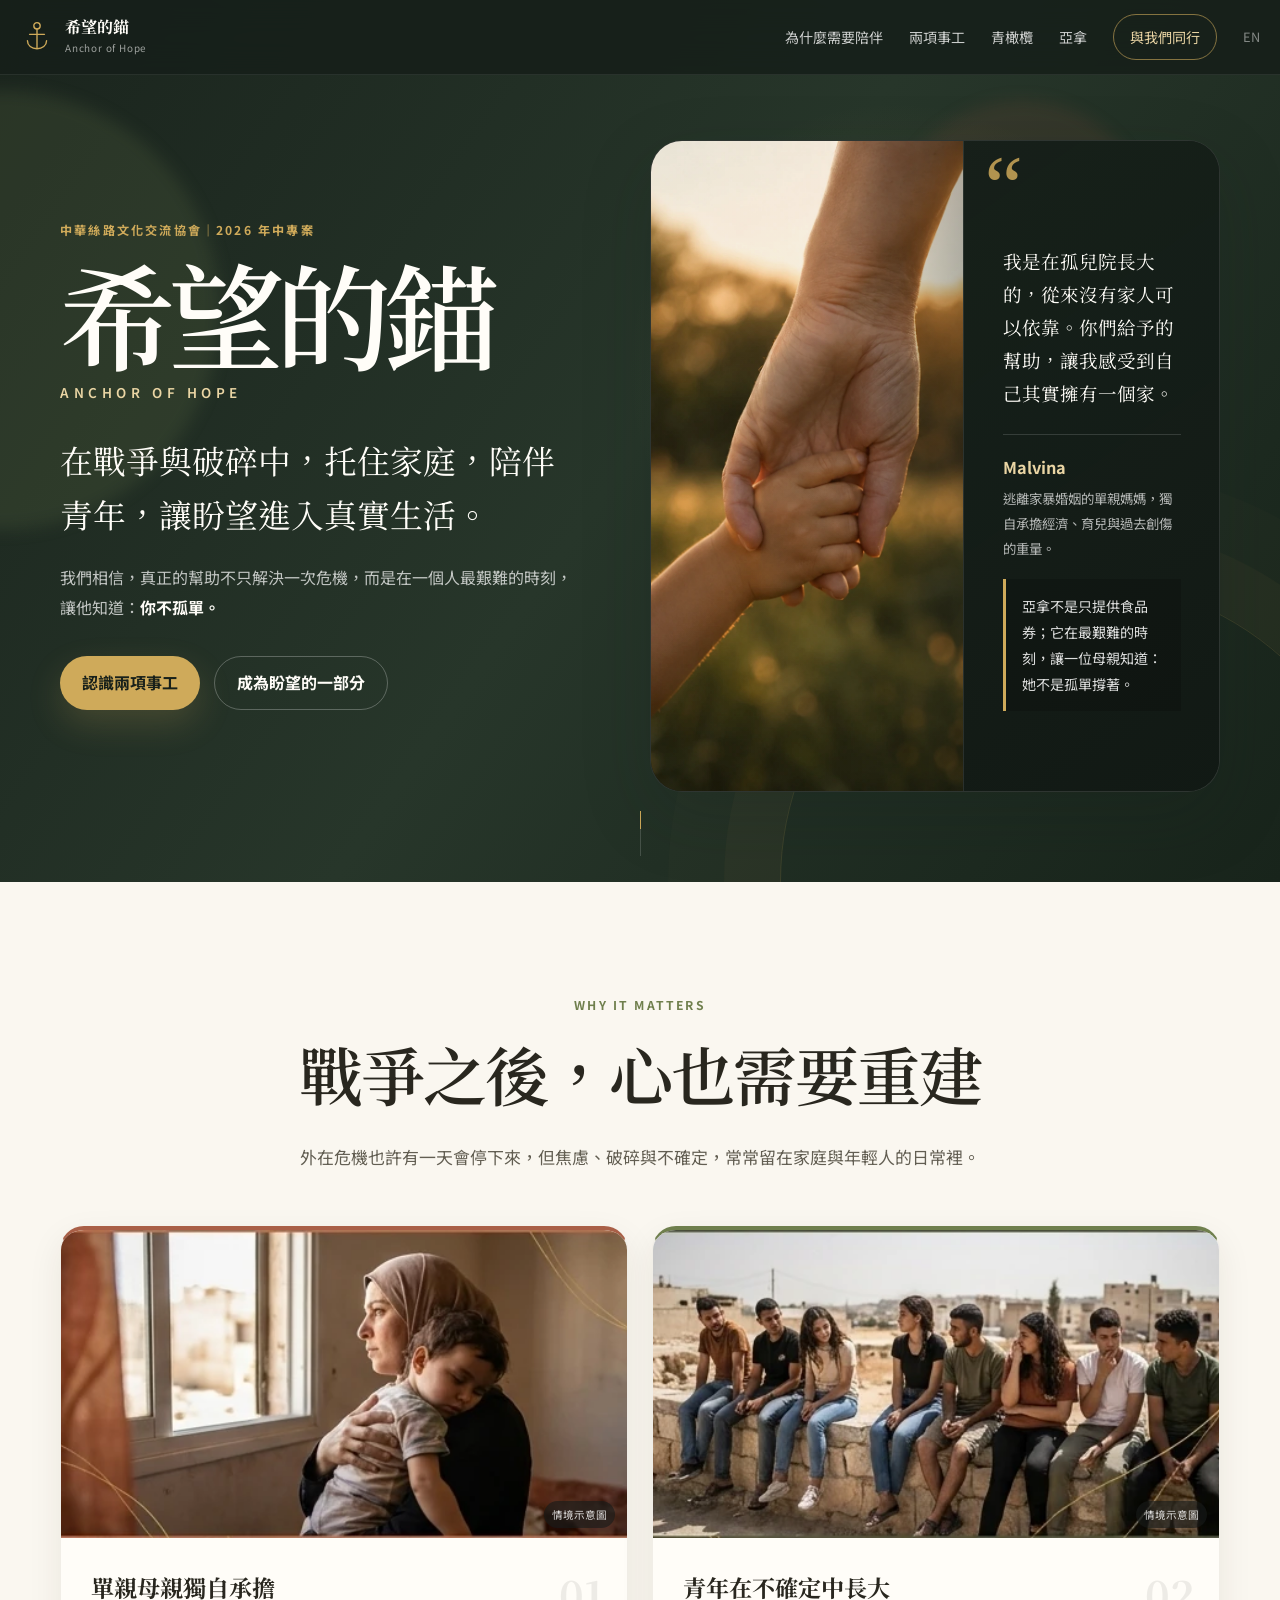
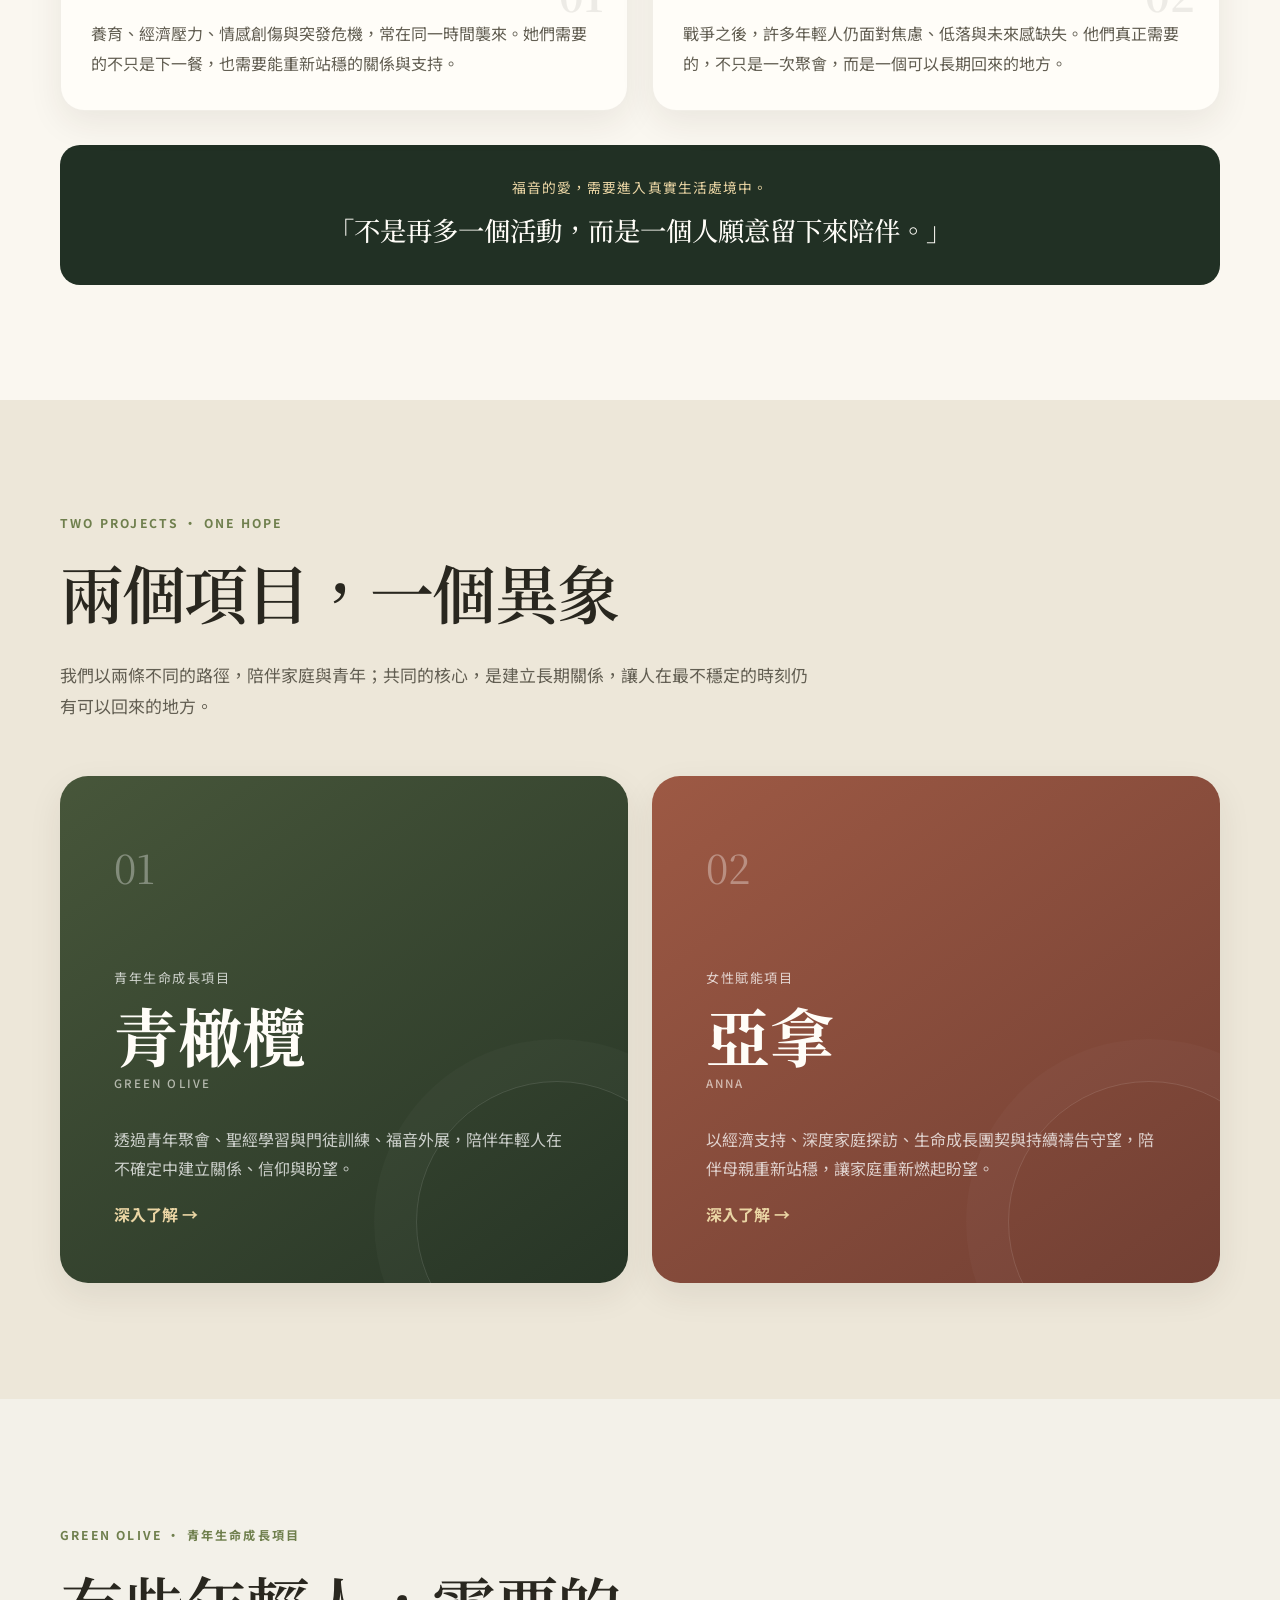
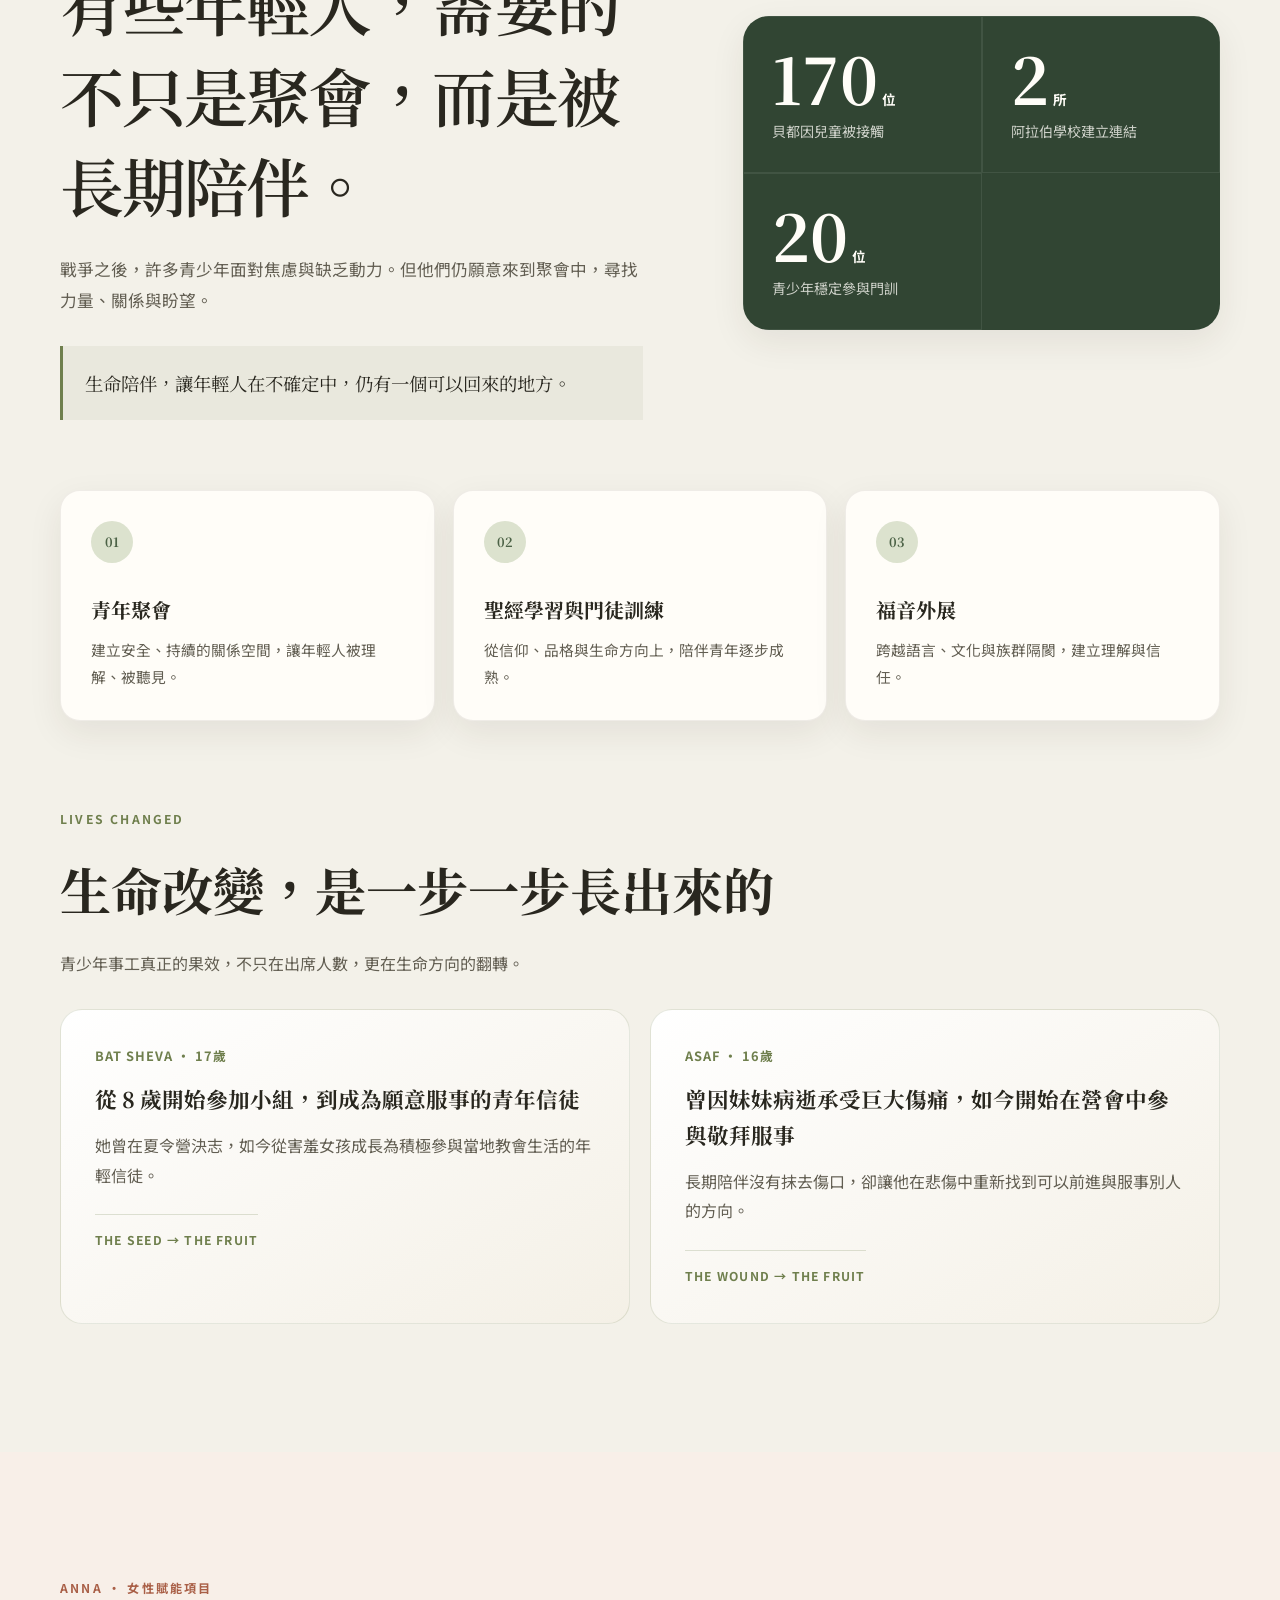
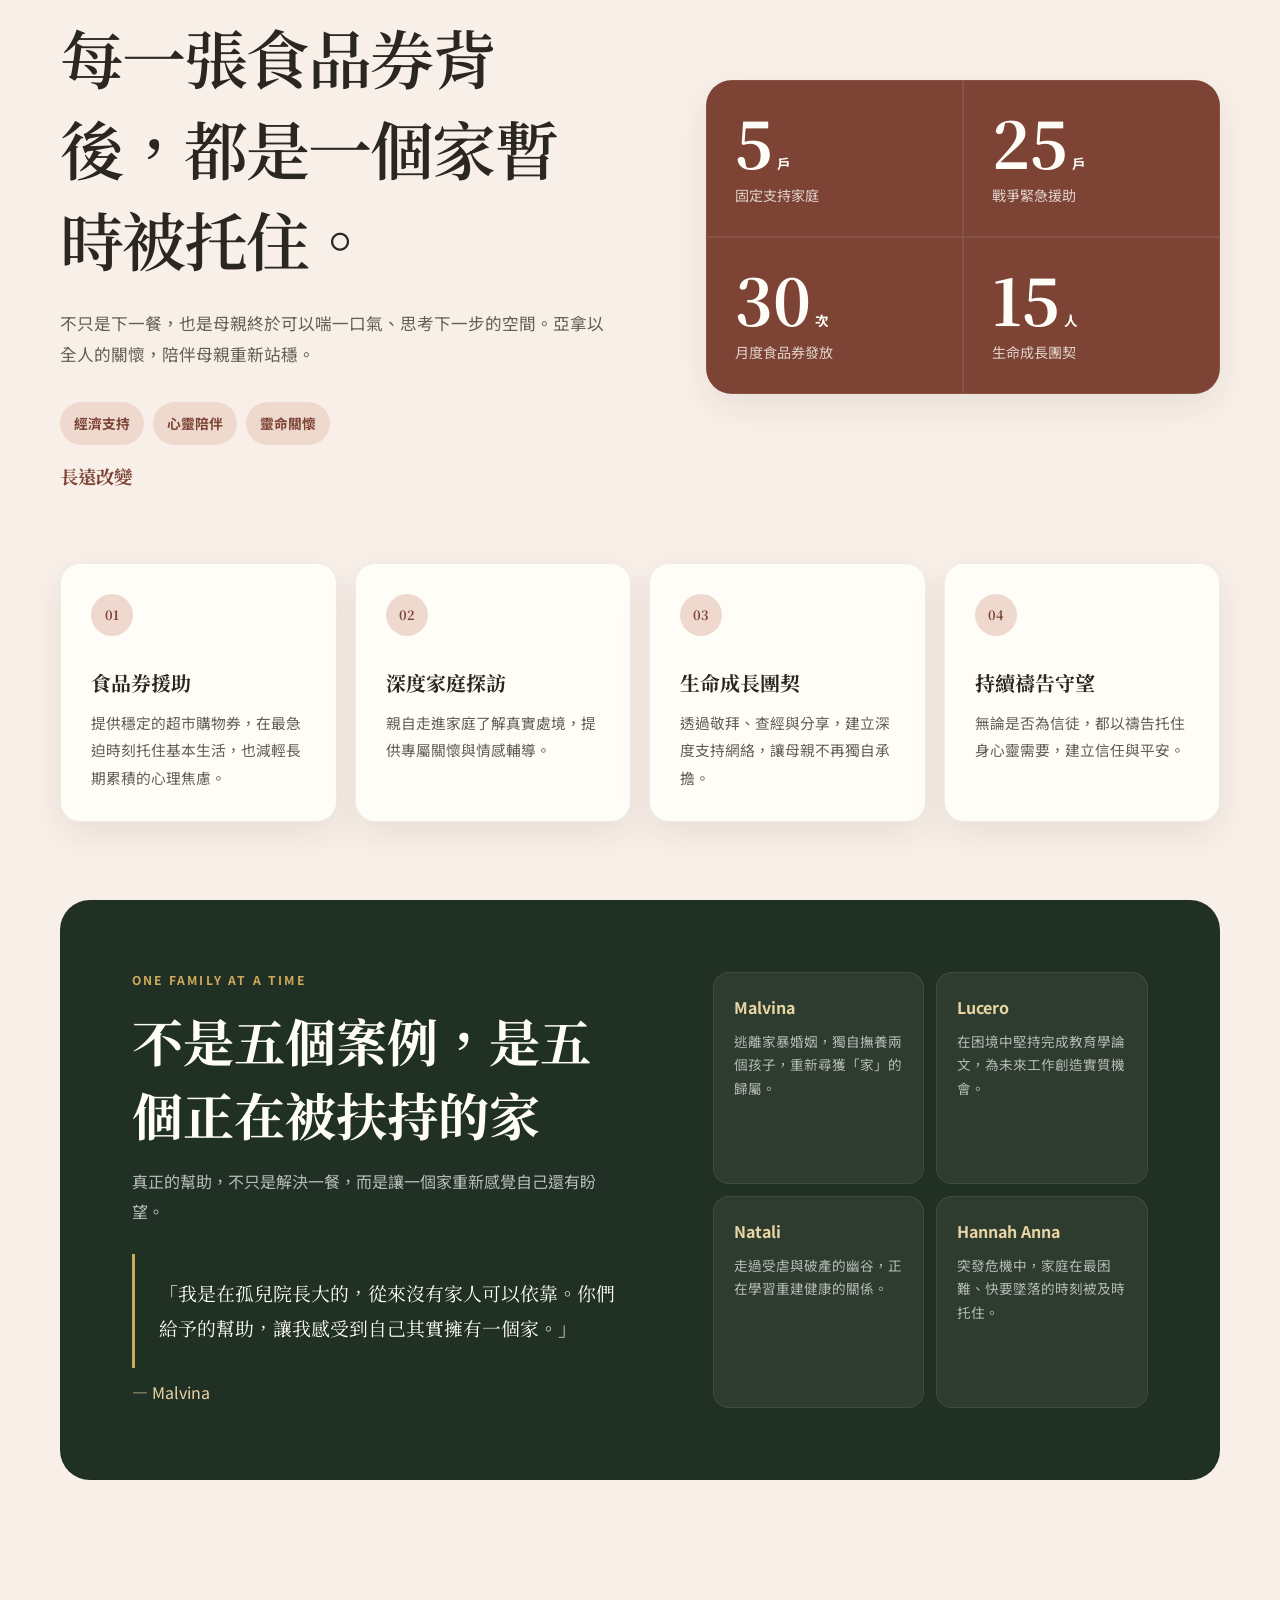
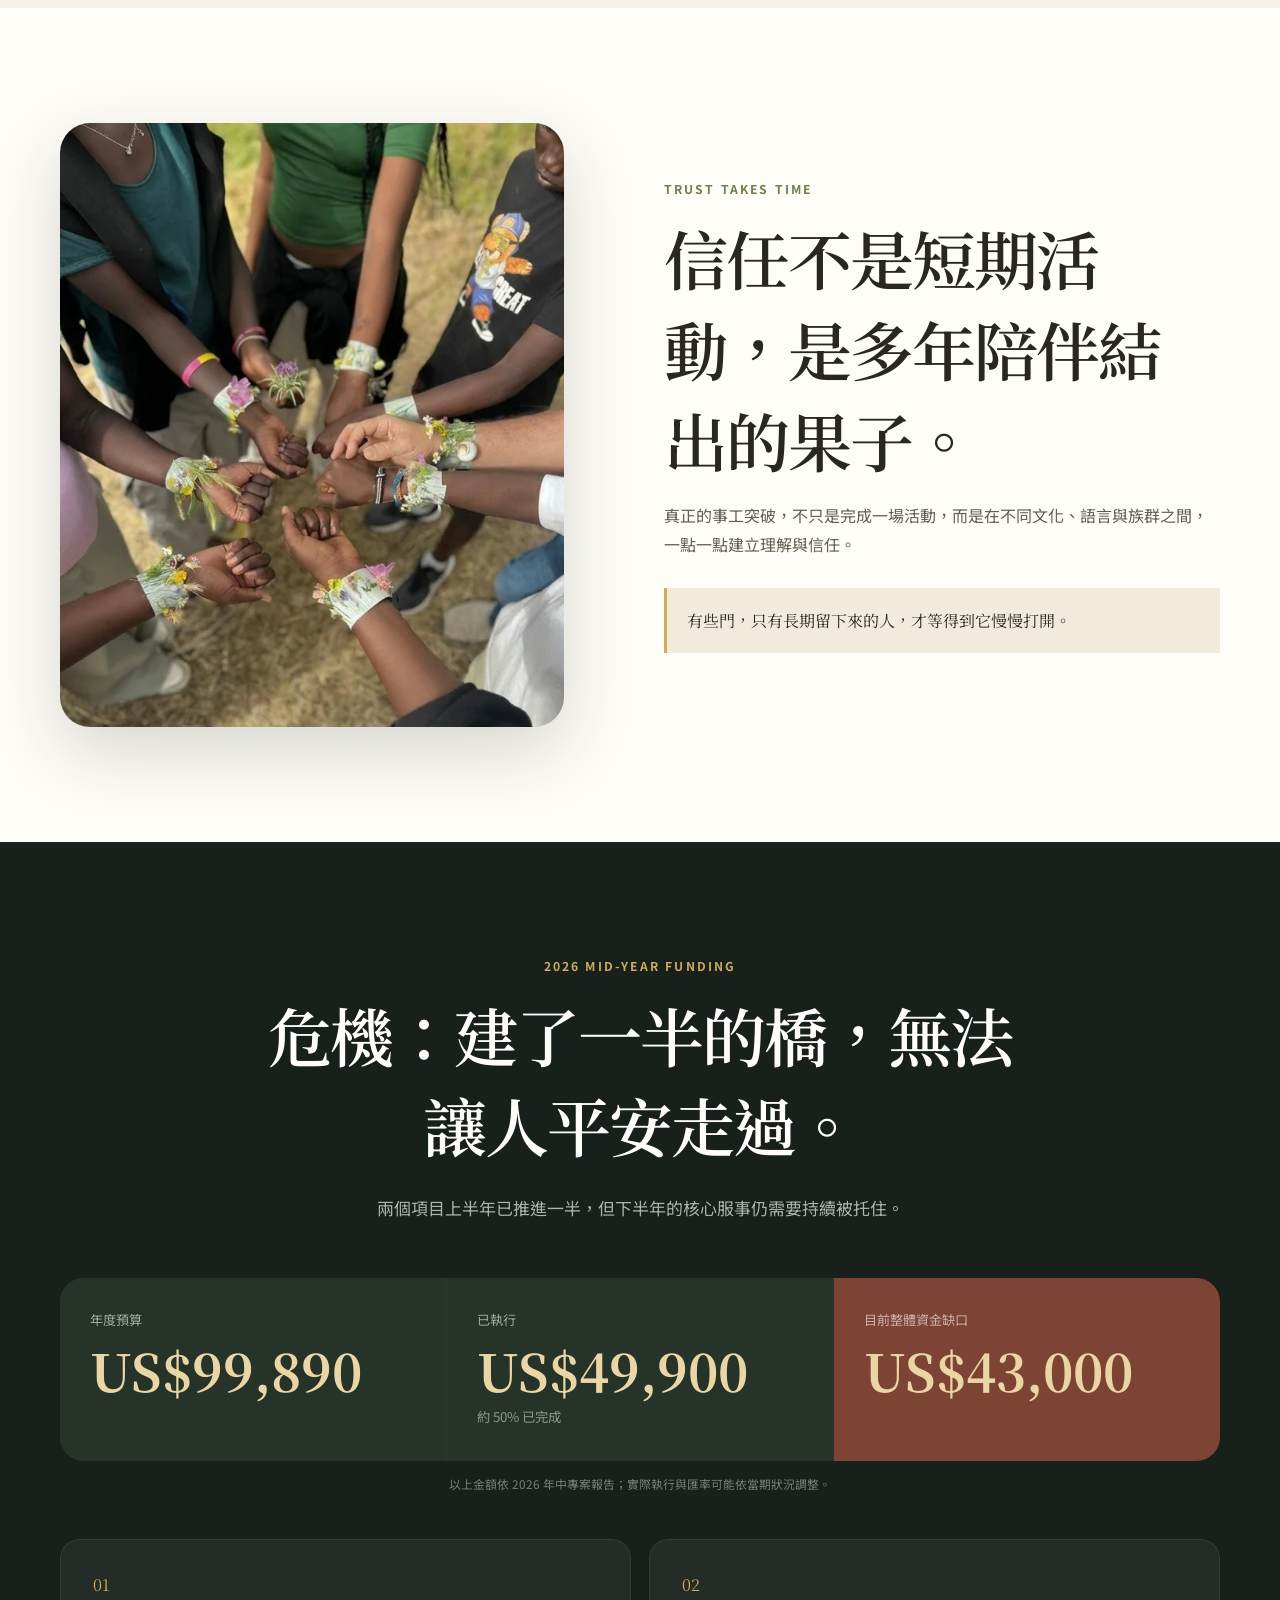
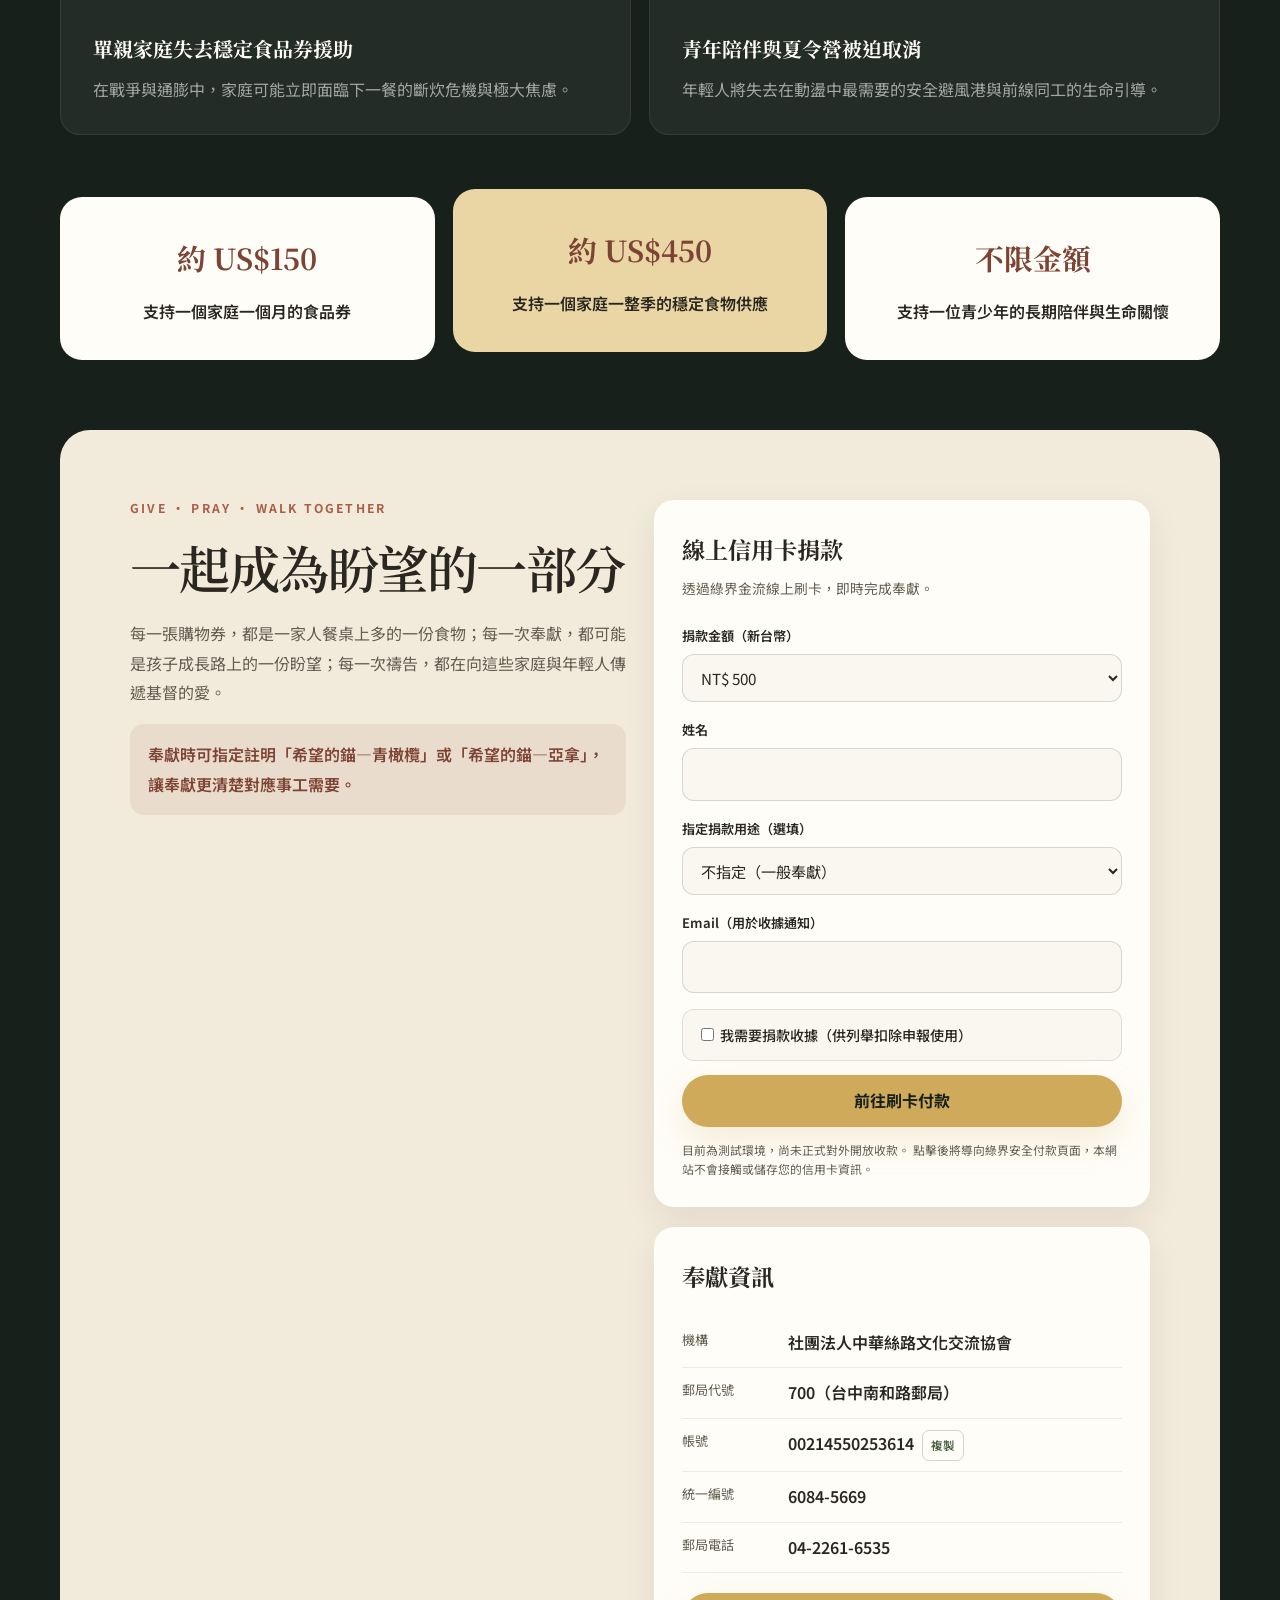
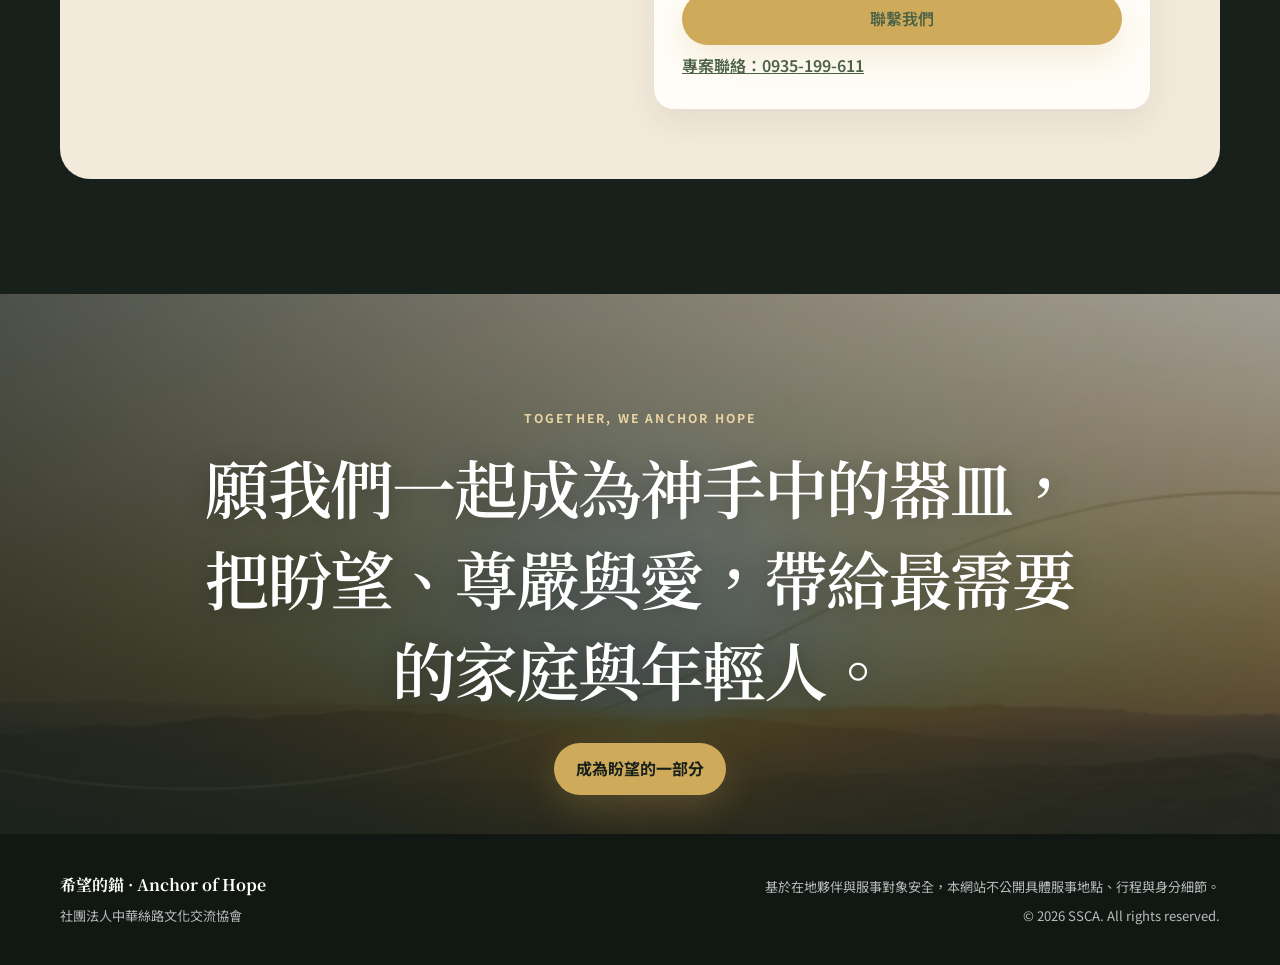
==== index.html @ 1921ca62 "Update index.html" ====
<!doctype html>
<html lang="zh-Hant">
<head>
  <meta charset="utf-8" />
  <meta name="viewport" content="width=device-width, initial-scale=1" />
  <meta name="theme-color" content="#213024" />
  <!-- Hope Anchor V2: hero image visibility fix -->
<title>希望的錨 Anchor of Hope｜中華絲路文化交流協會</title>
  <meta name="description" content="希望的錨透過青橄欖與亞拿兩項核心計畫，長期陪伴戰爭陰影下的青年與單親家庭，讓盼望進入真實生活。" />
  <meta property="og:title" content="希望的錨 Anchor of Hope" />
  <meta property="og:description" content="不是再多一個活動，而是一個人願意留下來陪伴。" />
  <meta property="og:type" content="website" />
  <link rel="preconnect" href="https://fonts.googleapis.com" />
  <link rel="preconnect" href="https://fonts.gstatic.com" crossorigin />
  <link href="https://fonts.googleapis.com/css2?family=Noto+Sans+TC:wght@400;500;600;700&family=Noto+Serif+TC:wght@500;600;700&display=swap" rel="stylesheet" />
  <link rel="stylesheet" href="style.css" />
</head>
<body>
  <a class="skip-link" href="#main">跳到主要內容</a>

  <nav class="site-nav" aria-label="主要導覽">
    <div class="nav-inner">
      <a class="brand" href="#top" aria-label="回到頁首">
        <span class="brand-mark" aria-hidden="true">
          <svg viewBox="0 0 64 64" fill="none">
            <circle cx="32" cy="11" r="6" stroke="currentColor" stroke-width="2.6"/>
            <path d="M32 17v35M18 27h28" stroke="currentColor" stroke-width="2.6" stroke-linecap="round"/>
            <path d="M14 39c0 9 8 15 18 15s18-6 18-15" stroke="currentColor" stroke-width="2.6" stroke-linecap="round"/>
          </svg>
        </span>
        <span>
          <strong>希望的錨</strong>
          <small>Anchor of Hope</small>
        </span>
      </a>

      <button class="menu-toggle" aria-expanded="false" aria-controls="nav-links" aria-label="開啟導覽選單">
        <span></span><span></span><span></span>
      </button>

      <div class="nav-links" id="nav-links">
        <a href="#why">為什麼需要陪伴</a>
        <a href="#projects">兩項事工</a>
        <a href="#olive">青橄欖</a>
        <a href="#anna">亞拿</a>
        <a class="nav-cta" href="#support">與我們同行</a>
        <a href="/en/" style="opacity:.6; font-size:.8rem;">EN</a>
      </div>
    </div>
  </nav>

  <header class="hero" id="top">
    <div class="hero-glow hero-glow-one"></div>
    <div class="hero-glow hero-glow-two"></div>
    <div class="container hero-grid">
      <div class="hero-copy reveal">
        <p class="kicker">中華絲路文化交流協會｜2026 年中專案</p>
        <h1>希望的錨</h1>
        <p class="hero-en">ANCHOR OF HOPE</p>
        <p class="hero-lede">在戰爭與破碎中，托住家庭，陪伴青年，讓盼望進入真實生活。</p>
        <p class="hero-body">我們相信，真正的幫助不只解決一次危機，而是在一個人最艱難的時刻，讓他知道：<strong>你不孤單。</strong></p>
        <div class="hero-actions">
          <a class="btn btn-primary" href="#projects">認識兩項事工</a>
          <a class="btn btn-secondary" href="#support">成為盼望的一部分</a>
        </div>
      </div>

      <div class="hero-visual reveal delay-1">
        <img
          class="hero-hands-image"
           src="hero-hands.webp?v=20260715-2"
          alt="大人牽著孩子的手，象徵陪伴、保護與盼望"
          fetchpriority="high"
        />
        <aside class="hero-quote-card" aria-label="受助者故事摘錄">
          <span class="quote-mark">“</span>
          <blockquote>
            我是在孤兒院長大的，從來沒有家人可以依靠。你們給予的幫助，讓我感受到自己其實擁有一個家。
          </blockquote>
          <div class="quote-person">
            <strong>Malvina</strong>
            <span>逃離家暴婚姻的單親媽媽，獨自承擔經濟、育兒與過去創傷的重量。</span>
          </div>
          <p class="quote-note">亞拿不是只提供食品券；它在最艱難的時刻，讓一位母親知道：她不是孤單撐著。</p>
        </aside>
      </div>
    </div>
    <div class="scroll-cue" aria-hidden="true"><span></span></div>
  </header>

  <main id="main">
    <section class="section context-section" id="why">
      <div class="container">
        <div class="section-heading centered reveal">
          <p class="eyebrow">WHY IT MATTERS</p>
          <h2>戰爭之後，心也需要重建</h2>
          <p>外在危機也許有一天會停下來，但焦慮、破碎與不確定，常常留在家庭與年輕人的日常裡。</p>
        </div>

        <div class="context-grid">
          <article class="context-card anna-tone reveal">
            <div class="context-image-wrap">
              <img src="context-mother-child.webp" alt="母親抱著孩子的情境示意圖" loading="lazy" />
              <span class="image-label">情境示意圖</span>
            </div>
            <div class="context-content">
              <span class="context-icon" aria-hidden="true">01</span>
              <h3>單親母親獨自承擔</h3>
              <p>養育、經濟壓力、情感創傷與突發危機，常在同一時間襲來。她們需要的不只是下一餐，也需要能重新站穩的關係與支持。</p>
            </div>
          </article>

          <article class="context-card olive-tone reveal delay-1">
            <div class="context-image-wrap">
              <img src="context-youth.webp" alt="青年聚集談話的情境示意圖" loading="lazy" />
              <span class="image-label">情境示意圖</span>
            </div>
            <div class="context-content">
              <span class="context-icon" aria-hidden="true">02</span>
              <h3>青年在不確定中長大</h3>
              <p>戰爭之後，許多年輕人仍面對焦慮、低落與未來感缺失。他們真正需要的，不只是一次聚會，而是一個可以長期回來的地方。</p>
            </div>
          </article>
        </div>

        <div class="belief-strip reveal">
          <p>福音的愛，需要進入真實生活處境中。</p>
          <strong>「不是再多一個活動，而是一個人願意留下來陪伴。」</strong>
        </div>
      </div>
    </section>

    <section class="section projects-overview" id="projects">
      <div class="container">
        <div class="section-heading reveal">
          <p class="eyebrow">TWO PROJECTS · ONE HOPE</p>
          <h2>兩個項目，一個異象</h2>
          <p>我們以兩條不同的路徑，陪伴家庭與青年；共同的核心，是建立長期關係，讓人在最不穩定的時刻仍有可以回來的地方。</p>
        </div>

        <div class="project-pair">
          <a class="project-card project-olive reveal" href="#olive">
            <span class="project-number">01</span>
            <p class="project-type">青年生命成長項目</p>
            <h3>青橄欖 <small>Green Olive</small></h3>
            <p>透過青年聚會、聖經學習與門徒訓練、福音外展，陪伴年輕人在不確定中建立關係、信仰與盼望。</p>
            <span class="text-link">深入了解 <span aria-hidden="true">→</span></span>
          </a>

          <a class="project-card project-anna reveal delay-1" href="#anna">
            <span class="project-number">02</span>
            <p class="project-type">女性賦能項目</p>
            <h3>亞拿 <small>Anna</small></h3>
            <p>以經濟支持、深度家庭探訪、生命成長團契與持續禱告守望，陪伴母親重新站穩，讓家庭重新燃起盼望。</p>
            <span class="text-link">深入了解 <span aria-hidden="true">→</span></span>
          </a>
        </div>
      </div>
    </section>

    <section class="project-section olive-section" id="olive">
      <div class="container">
        <div class="project-intro-grid">
          <div class="project-intro reveal">
            <p class="project-label">GREEN OLIVE · 青年生命成長項目</p>
            <h2>有些年輕人，需要的不只是聚會，而是被長期陪伴。</h2>
            <p>戰爭之後，許多青少年面對焦慮與缺乏動力。但他們仍願意來到聚會中，尋找力量、關係與盼望。</p>
            <blockquote>生命陪伴，讓年輕人在不確定中，仍有一個可以回來的地方。</blockquote>
          </div>

          <div class="stats-panel olive-stats reveal delay-1">
            <div class="stat-item"><strong>170<span>位</span></strong><p>貝都因兒童被接觸</p></div>
            <div class="stat-item"><strong>2<span>所</span></strong><p>阿拉伯學校建立連結</p></div>
            <div class="stat-item"><strong>20<span>位</span></strong><p>青少年穩定參與門訓</p></div>
          </div>
        </div>

        <div class="pathway-grid reveal">
          <article><span>01</span><h3>青年聚會</h3><p>建立安全、持續的關係空間，讓年輕人被理解、被聽見。</p></article>
          <article><span>02</span><h3>聖經學習與門徒訓練</h3><p>從信仰、品格與生命方向上，陪伴青年逐步成熟。</p></article>
          <article><span>03</span><h3>福音外展</h3><p>跨越語言、文化與族群隔閡，建立理解與信任。</p></article>
        </div>

        <div class="story-section">
          <div class="story-heading reveal">
            <p class="eyebrow">LIVES CHANGED</p>
            <h3>生命改變，是一步一步長出來的</h3>
            <p>青少年事工真正的果效，不只在出席人數，更在生命方向的翻轉。</p>
          </div>

          <div class="story-grid two-stories">
            <article class="story-card reveal">
              <div class="story-meta">Bat Sheva · 17歲</div>
              <h4>從 8 歲開始參加小組，到成為願意服事的青年信徒</h4>
              <p>她曾在夏令營決志，如今從害羞女孩成長為積極參與當地教會生活的年輕信徒。</p>
              <span class="story-tag">THE SEED → THE FRUIT</span>
            </article>
            <article class="story-card reveal delay-1">
              <div class="story-meta">Asaf · 16歲</div>
              <h4>曾因妹妹病逝承受巨大傷痛，如今開始在營會中參與敬拜服事</h4>
              <p>長期陪伴沒有抹去傷口，卻讓他在悲傷中重新找到可以前進與服事別人的方向。</p>
              <span class="story-tag">THE WOUND → THE FRUIT</span>
            </article>
          </div>
        </div>
      </div>
    </section>

    <section class="project-section anna-section" id="anna">
      <div class="container">
        <div class="project-intro-grid reverse">
          <div class="project-intro reveal">
            <p class="project-label">ANNA · 女性賦能項目</p>
            <h2>每一張食品券背後，都是一個家暫時被托住。</h2>
            <p>不只是下一餐，也是母親終於可以喘一口氣、思考下一步的空間。亞拿以全人的關懷，陪伴母親重新站穩。</p>
            <div class="anna-model">
              <span>經濟支持</span><span>心靈陪伴</span><span>靈命關懷</span>
              <strong>長遠改變</strong>
            </div>
          </div>

          <div class="stats-panel anna-stats reveal delay-1">
            <div class="stat-item"><strong>5<span>戶</span></strong><p>固定支持家庭</p></div>
            <div class="stat-item"><strong>25<span>戶</span></strong><p>戰爭緊急援助</p></div>
            <div class="stat-item"><strong>30<span>次</span></strong><p>月度食品券發放</p></div>
            <div class="stat-item"><strong>15<span>人</span></strong><p>生命成長團契</p></div>
          </div>
        </div>

        <div class="service-grid">
          <article class="service-card reveal"><span class="service-icon">01</span><h3>食品券援助</h3><p>提供穩定的超市購物券，在最急迫時刻托住基本生活，也減輕長期累積的心理焦慮。</p></article>
          <article class="service-card reveal delay-1"><span class="service-icon">02</span><h3>深度家庭探訪</h3><p>親自走進家庭了解真實處境，提供專屬關懷與情感輔導。</p></article>
          <article class="service-card reveal delay-2"><span class="service-icon">03</span><h3>生命成長團契</h3><p>透過敬拜、查經與分享，建立深度支持網絡，讓母親不再獨自承擔。</p></article>
          <article class="service-card reveal delay-3"><span class="service-icon">04</span><h3>持續禱告守望</h3><p>無論是否為信徒，都以禱告托住身心靈需要，建立信任與平安。</p></article>
        </div>

        <div class="featured-story reveal">
          <div class="featured-story-copy">
            <p class="eyebrow">ONE FAMILY AT A TIME</p>
            <h3>不是五個案例，是五個正在被扶持的家</h3>
            <p>真正的幫助，不只是解決一餐，而是讓一個家重新感覺自己還有盼望。</p>
            <blockquote>「我是在孤兒院長大的，從來沒有家人可以依靠。你們給予的幫助，讓我感受到自己其實擁有一個家。」</blockquote>
            <cite>— Malvina</cite>
          </div>

          <div class="mini-stories">
            <article><strong>Malvina</strong><p>逃離家暴婚姻，獨自撫養兩個孩子，重新尋獲「家」的歸屬。</p></article>
            <article><strong>Lucero</strong><p>在困境中堅持完成教育學論文，為未來工作創造實質機會。</p></article>
            <article><strong>Natali</strong><p>走過受虐與破產的幽谷，正在學習重建健康的關係。</p></article>
            <article><strong>Hannah Anna</strong><p>突發危機中，家庭在最困難、快要墜落的時刻被及時托住。</p></article>
          </div>
        </div>
      </div>
    </section>

    <section class="section trust-section">
      <div class="container trust-grid">
        <div class="trust-image reveal">
          <img src="hands-circle.webp" alt="不同背景的人彼此伸手、圍成一圈" loading="lazy" />
        </div>
        <div class="trust-copy reveal delay-1">
          <p class="eyebrow">TRUST TAKES TIME</p>
          <h2>信任不是短期活動，是多年陪伴結出的果子。</h2>
          <p>真正的事工突破，不只是完成一場活動，而是在不同文化、語言與族群之間，一點一點建立理解與信任。</p>
          <p class="trust-note">有些門，只有長期留下來的人，才等得到它慢慢打開。</p>
        </div>
      </div>
    </section>

    <section class="section funding-section" id="support">
      <div class="container">
        <div class="section-heading centered light reveal">
          <p class="eyebrow">2026 MID-YEAR FUNDING</p>
          <h2>危機：建了一半的橋，無法讓人平安走過。</h2>
          <p>兩個項目上半年已推進一半，但下半年的核心服事仍需要持續被托住。</p>
        </div>

        <div class="funding-summary reveal">
          <div class="funding-metric"><span>年度預算</span><strong>US$99,890</strong></div>
          <div class="funding-metric"><span>已執行</span><strong>US$49,900</strong><small>約 50% 已完成</small></div>
          <div class="funding-metric highlight"><span>目前整體資金缺口</span><strong>US$43,000</strong></div>
        </div>
        <p class="funding-source">以上金額依 2026 年中專案報告；實際執行與匯率可能依當期狀況調整。</p>

        <div class="risk-grid reveal">
          <article>
            <span class="risk-number">01</span>
            <h3>單親家庭失去穩定食品券援助</h3>
            <p>在戰爭與通膨中，家庭可能立即面臨下一餐的斷炊危機與極大焦慮。</p>
          </article>
          <article>
            <span class="risk-number">02</span>
            <h3>青年陪伴與夏令營被迫取消</h3>
            <p>年輕人將失去在動盪中最需要的安全避風港與前線同工的生命引導。</p>
          </article>
        </div>

        <div class="support-options reveal">
          <div class="support-option">
            <p class="support-price">約 US$150</p>
            <h3>支持一個家庭一個月的食品券</h3>
          </div>
          <div class="support-option featured">
            <p class="support-price">約 US$450</p>
            <h3>支持一個家庭一整季的穩定食物供應</h3>
          </div>
          <div class="support-option">
            <p class="support-price">不限金額</p>
            <h3>支持一位青少年的長期陪伴與生命關懷</h3>
          </div>
        </div>

        <div class="donation-panel reveal">
          <div class="donation-copy">
            <p class="eyebrow">GIVE · PRAY · WALK TOGETHER</p>
            <h2>一起成為盼望的一部分</h2>
            <p>每一張購物券，都是一家人餐桌上多的一份食物；每一次奉獻，都可能是孩子成長路上的一份盼望；每一次禱告，都在向這些家庭與年輕人傳遞基督的愛。</p>
            <p class="donation-note">奉獻時可指定註明「希望的錨—青橄欖」或「希望的錨—亞拿」，讓奉獻更清楚對應事工需要。</p>
          </div>

          <div class="donation-options">
            <div class="ecpay-card">
              <h3>線上信用卡捐款</h3>
              <p class="ecpay-sub">透過綠界金流線上刷卡，即時完成奉獻。</p>

              <form
                id="ecpay-donate-form"
                action="https://script.google.com/macros/s/AKfycbzXzQNts27Rl4TPOylGTrpMyLsNsa7mcstyidnSA9S_g-VRZPPPv_tZfJAMLagwdMPa/exec"
                method="post"
              >
                <div class="ecpay-row">
                  <label for="ecpay-amount">捐款金額（新台幣）</label>
                  <select id="ecpay-amount" name="amount" required>
                    <option value="500">NT$ 500</option>
                    <option value="1000">NT$ 1,000</option>
                    <option value="3000">NT$ 3,000</option>
                    <option value="custom">其他金額</option>
                  </select>
                  <input
                    type="number"
                    id="ecpay-amount-custom"
                    name="amount-custom"
                    min="1"
                    placeholder="請輸入金額"
                    style="display:none; margin-top:0.6rem;"
                  />
                </div>

                <div class="ecpay-row">
                  <label for="ecpay-name">姓名</label>
                  <input type="text" id="ecpay-name" name="name" required />
                </div>

                <div class="ecpay-row">
                  <label for="ecpay-designation">指定捐款用途（選填）</label>
                  <select id="ecpay-designation" name="designation">
                    <option value="">不指定（一般奉獻）</option>
                    <option value="希望的錨—青橄欖">希望的錨—青橄欖</option>
                    <option value="希望的錨—亞拿">希望的錨—亞拿</option>
                  </select>
                </div>

                <div class="ecpay-row">
                  <label for="ecpay-email">Email（用於收據通知）</label>
                  <input type="email" id="ecpay-email" name="email" required />
                </div>

                <div class="ecpay-row receipt-toggle-row">
                  <label class="receipt-checkbox-label" for="ecpay-need-receipt">
                    <input type="checkbox" id="ecpay-need-receipt" name="needReceipt" value="Y" />
                    <span>我需要捐款收據（供列舉扣除申報使用）</span>
                  </label>
                </div>

                <div class="ecpay-row" id="ecpay-id-row" style="display:none;">
                  <label for="ecpay-id-number">身分證字號（供開立收據核對使用）</label>
                  <input
                    type="text"
                    id="ecpay-id-number"
                    name="idNumber"
                    maxlength="10"
                    placeholder="例：A123456789"
                    autocomplete="off"
                  />
                  <p class="ecpay-hint">此資料僅用於開立捐款收據，不作其他用途。收據將以 Email 通知後續寄送方式。</p>
                </div>

                <button type="submit" class="btn btn-primary">前往刷卡付款</button>
                <p class="ecpay-error" style="display:none; color:#a95f47; font-size:.82rem; margin:10px 0 0;"></p>
              </form>

              <p class="ecpay-note">
                目前為測試環境，尚未正式對外開放收款。
                點擊後將導向綠界安全付款頁面，本網站不會接觸或儲存您的信用卡資訊。
              </p>
            </div>

            <div class="bank-card">
              <h3>奉獻資訊</h3>
              <dl>
                <div><dt>機構</dt><dd>社團法人中華絲路文化交流協會</dd></div>
                <div><dt>郵局代號</dt><dd>700（台中南和路郵局）</dd></div>
                <div><dt>帳號</dt><dd><span id="bank-account">00214550253614</span><button class="copy-btn" data-copy="00214550253614">複製</button></dd></div>
                <div><dt>統一編號</dt><dd>6084-5669</dd></div>
                <div><dt>郵局電話</dt><dd>04-2261-6535</dd></div>
              </dl>
              <div class="contact-row">
                <a class="btn btn-primary" href="mailto:admin@ssca.ngo">聯繫我們</a>
                <a href="tel:+886935199611">專案聯絡：0935-199-611</a>
              </div>
            </div>
          </div>
        </div>
      </div>
    </section>

    <section class="closing-section">
      <div class="closing-overlay"></div>
      <div class="container closing-copy reveal">
        <p class="eyebrow">TOGETHER, WE ANCHOR HOPE</p>
        <h2>願我們一起成為神手中的器皿，<br />把盼望、尊嚴與愛，帶給最需要的家庭與年輕人。</h2>
        <a class="btn btn-primary" href="#support">成為盼望的一部分</a>
      </div>
    </section>
  </main>

  <footer class="site-footer">
    <div class="container footer-grid">
      <div>
        <strong>希望的錨 · Anchor of Hope</strong>
        <p>社團法人中華絲路文化交流協會</p>
      </div>
      <div class="footer-meta">
        <p>基於在地夥伴與服事對象安全，本網站不公開具體服事地點、行程與身分細節。</p>
        <p>© <span id="year"></span> SSCA. All rights reserved.</p>
      </div>
    </div>
  </footer>

  <div class="toast" role="status" aria-live="polite">已複製帳號</div>

  <script>
    document.getElementById('year').textContent = new Date().getFullYear();

    const menuToggle = document.querySelector('.menu-toggle');
    const navLinks = document.querySelector('.nav-links');
    menuToggle.addEventListener('click', () => {
      const open = menuToggle.getAttribute('aria-expanded') === 'true';
      menuToggle.setAttribute('aria-expanded', String(!open));
      navLinks.classList.toggle('open', !open);
    });
    navLinks.querySelectorAll('a').forEach(link => link.addEventListener('click', () => {
      menuToggle.setAttribute('aria-expanded', 'false');
      navLinks.classList.remove('open');
    }));

    const revealEls = document.querySelectorAll('.reveal');
    if ('IntersectionObserver' in window) {
      const observer = new IntersectionObserver((entries) => {
        entries.forEach(entry => {
          if (entry.isIntersecting) {
            entry.target.classList.add('visible');
            observer.unobserve(entry.target);
          }
        });
      }, { threshold: 0.12 });
      revealEls.forEach(el => observer.observe(el));
    } else {
      revealEls.forEach(el => el.classList.add('visible'));
    }

    const toast = document.querySelector('.toast');
    document.querySelectorAll('.copy-btn').forEach(btn => {
      btn.addEventListener('click', async () => {
        try {
          await navigator.clipboard.writeText(btn.dataset.copy);
          toast.classList.add('show');
          setTimeout(() => toast.classList.remove('show'), 1800);
        } catch {
          window.prompt('請手動複製帳號：', btn.dataset.copy);
        }
      });
    });

    // 線上捐款表單：選「其他金額」時顯示自訂輸入框
    (function () {
      const sel = document.getElementById('ecpay-amount');
      const custom = document.getElementById('ecpay-amount-custom');
      if (!sel || !custom) return;
      sel.addEventListener('change', function () {
        if (this.value === 'custom') {
          custom.style.display = 'block';
          custom.setAttribute('name', 'amount');
          sel.removeAttribute('name');
        } else {
          custom.style.display = 'none';
          sel.setAttribute('name', 'amount');
          custom.removeAttribute('name');
        }
      });
    })();

    // 線上捐款表單：勾選「需要收據」時，顯示身分證字號欄位並設為必填
    (function () {
      const receiptCheckbox = document.getElementById('ecpay-need-receipt');
      const idRow = document.getElementById('ecpay-id-row');
      const idInput = document.getElementById('ecpay-id-number');
      if (!receiptCheckbox || !idRow || !idInput) return;
      receiptCheckbox.addEventListener('change', function () {
        if (this.checked) {
          idRow.style.display = 'block';
          idInput.setAttribute('required', 'required');
        } else {
          idRow.style.display = 'none';
          idInput.removeAttribute('required');
          idInput.value = '';
        }
      });
    })();

    // 線上捐款表單：改用背景送出（fetch），避免在 GAS 的 iframe 內
    // 嘗試整頁導向第三方付款頁而被拒絕連線。
    // 送出後由「這個網站自己的頁面」組出表單、跳轉到綠界，
    // 而不是由 GAS 回傳的頁面嘗試跳轉。
    (function () {
      const form = document.getElementById('ecpay-donate-form');
      if (!form) return;
      const errorEl = form.querySelector('.ecpay-error');
      const submitBtn = form.querySelector('button[type="submit"]');

      form.addEventListener('submit', async function (e) {
        e.preventDefault();
        errorEl.style.display = 'none';

        const originalText = submitBtn.textContent;
        submitBtn.textContent = '處理中…';
        submitBtn.disabled = true;

        try {
          const body = new URLSearchParams(new FormData(form));
          const res = await fetch(form.action, { method: 'POST', body: body });
          const data = await res.json();

          if (data.error) {
            errorEl.textContent = data.error;
            errorEl.style.display = 'block';
            submitBtn.textContent = originalText;
            submitBtn.disabled = false;
            return;
          }

          // 在這個頁面（不是 GAS 的頁面）動態組出表單，導向綠界
          const ecpayForm = document.createElement('form');
          ecpayForm.method = 'POST';
          ecpayForm.action = data.actionUrl;
          Object.keys(data.params).forEach(function (key) {
            const input = document.createElement('input');
            input.type = 'hidden';
            input.name = key;
            input.value = data.params[key];
            ecpayForm.appendChild(input);
          });
          document.body.appendChild(ecpayForm);
          ecpayForm.submit();
        } catch (err) {
          errorEl.textContent = '連線發生問題，請稍後再試一次。';
          errorEl.style.display = 'block';
          submitBtn.textContent = originalText;
          submitBtn.disabled = false;
        }
      });
    })();
  </script>
</body>
</html>
---- style.css ----
:root {
  --forest-950: #17201a;
  --forest-900: #213024;
  --forest-800: #314533;
  --forest-700: #4c6246;
  --olive: #6f7f4d;
  --olive-soft: #dce2ce;
  --clay: #a95f47;
  --clay-dark: #7d4435;
  --clay-soft: #efd9cf;
  --gold: #cfaa5a;
  --gold-soft: #ead5a4;
  --sand-50: #faf7f0;
  --sand-100: #f2eadb;
  --sand-200: #e7dac4;
  --ink: #29271f;
  --ink-soft: #625e52;
  --white: #fffdf8;
  --serif: "Noto Serif TC", "Songti TC", serif;
  --sans: "Noto Sans TC", system-ui, -apple-system, BlinkMacSystemFont, "Segoe UI", sans-serif;
  --shadow-sm: 0 12px 34px rgba(49, 39, 20, .08);
  --shadow-lg: 0 24px 70px rgba(23, 32, 26, .18);
  --radius: 24px;
}

* { box-sizing: border-box; }
html { scroll-behavior: smooth; scroll-padding-top: 80px; }
body {
  margin: 0;
  color: var(--ink);
  background: var(--sand-50);
  font-family: var(--sans);
  line-height: 1.85;
  text-rendering: optimizeLegibility;
}
img, svg { display: block; max-width: 100%; }
a { color: inherit; }
button, input { font: inherit; }
::selection { background: var(--gold-soft); color: var(--forest-950); }

.skip-link {
  position: fixed; left: 1rem; top: -5rem; z-index: 999;
  padding: .7rem 1rem; border-radius: 10px;
  background: var(--white); color: var(--forest-900); text-decoration: none;
}
.skip-link:focus { top: 1rem; }

.container { width: min(1160px, calc(100% - 40px)); margin-inline: auto; }
.section { padding: clamp(76px, 9vw, 132px) 0; }

.eyebrow, .kicker, .project-label {
  margin: 0 0 14px;
  font-size: .76rem;
  line-height: 1.4;
  font-weight: 700;
  letter-spacing: .18em;
  text-transform: uppercase;
}
.eyebrow { color: var(--olive); }

.section-heading { max-width: 760px; margin-bottom: 54px; }
.section-heading.centered { text-align: center; margin-inline: auto; }
.section-heading h2, .project-intro h2, .trust-copy h2, .donation-copy h2, .closing-copy h2 {
  margin: 0;
  font-family: var(--serif);
  font-weight: 600;
  letter-spacing: -.03em;
  line-height: 1.42;
}
.section-heading h2 { font-size: clamp(2.1rem, 5vw, 4.25rem); }
.section-heading > p:last-child { margin: 22px 0 0; color: var(--ink-soft); font-size: 1.06rem; }

/* Navigation */
.site-nav {
  position: fixed; inset: 0 0 auto 0; z-index: 100;
  background: rgba(23, 32, 26, .9);
  backdrop-filter: blur(16px);
  border-bottom: 1px solid rgba(255,255,255,.08);
  color: var(--white);
}
.nav-inner {
  width: min(1240px, calc(100% - 36px)); height: 74px; margin: 0 auto;
  display: flex; align-items: center; justify-content: space-between; gap: 24px;
}
.brand { display: inline-flex; align-items: center; gap: 11px; color: var(--white); text-decoration: none; }
.brand-mark { width: 34px; color: var(--gold); }
.brand strong { display: block; font-family: var(--serif); font-size: 1rem; line-height: 1.2; }
.brand small { display: block; margin-top: 3px; color: rgba(255,255,255,.58); font-size: .62rem; letter-spacing: .08em; }
.nav-links { display: flex; align-items: center; gap: 26px; }
.nav-links a { color: rgba(255,255,255,.78); text-decoration: none; font-size: .88rem; transition: color .2s ease; }
.nav-links a:hover { color: #fff; }
.nav-links .nav-cta { padding: 9px 16px; border: 1px solid rgba(207,170,90,.6); border-radius: 999px; color: var(--gold-soft); }
.menu-toggle { display: none; border: 0; background: none; padding: 8px; }
.menu-toggle span { display: block; width: 24px; height: 2px; background: white; margin: 5px 0; }

/* Hero */
.hero {
  position: relative; overflow: hidden; min-height: 760px;
  display: grid; align-items: center; padding: 140px 0 90px;
  background:
    radial-gradient(circle at 70% 42%, rgba(207,170,90,.18), transparent 26%),
    linear-gradient(125deg, #1a241d 0%, #27362a 50%, #18241b 100%);
  color: var(--white);
}
.hero::after {
  content: ""; position: absolute; inset: auto -8% -34% auto; width: 600px; aspect-ratio: 1;
  border: 1px solid rgba(207,170,90,.16); border-radius: 50%; box-shadow: 0 0 0 56px rgba(207,170,90,.035), 0 0 0 112px rgba(207,170,90,.02);
}
.hero-glow { position: absolute; border-radius: 50%; filter: blur(8px); pointer-events: none; }
.hero-glow-one { width: 440px; height: 440px; left: -220px; top: 90px; background: rgba(111,127,77,.18); }
.hero-glow-two { width: 260px; height: 260px; right: 10%; top: 100px; background: rgba(169,95,71,.12); }
.hero-grid { position: relative; z-index: 2; display: grid; grid-template-columns: .96fr 1.04fr; gap: clamp(36px, 5vw, 72px); align-items: center; }
.hero-copy { max-width: 660px; }
.kicker { color: var(--gold); }
.hero h1 { margin: 0; font-family: var(--serif); font-size: clamp(4rem, 9vw, 7.8rem); font-weight: 600; line-height: 1.04; letter-spacing: -.06em; }
.hero-en { margin: 7px 0 28px; color: var(--gold-soft); font-size: .84rem; font-weight: 600; letter-spacing: .34em; }
.hero-lede { max-width: 620px; margin: 0 0 22px; font-family: var(--serif); font-size: clamp(1.35rem, 2.6vw, 2.05rem); line-height: 1.65; }
.hero-body { max-width: 600px; color: rgba(255,255,255,.72); font-size: 1rem; }
.hero-body strong { color: var(--white); }
.hero-actions { display: flex; flex-wrap: wrap; gap: 14px; margin-top: 34px; }
.btn { display: inline-flex; justify-content: center; align-items: center; min-height: 48px; padding: 11px 22px; border-radius: 999px; text-decoration: none; font-weight: 700; transition: transform .2s ease, box-shadow .2s ease, background .2s ease; }
.btn:hover { transform: translateY(-2px); }
.btn-primary { background: var(--gold); color: var(--forest-950); box-shadow: 0 14px 34px rgba(207,170,90,.2); }
.btn-primary:hover { box-shadow: 0 18px 40px rgba(207,170,90,.3); }
.btn-secondary { border: 1px solid rgba(255,255,255,.26); color: var(--white); }
.btn-secondary:hover { background: rgba(255,255,255,.07); }

.hero-visual {
  position: relative;
  min-height: 650px;
  overflow: hidden;
  display: grid;
  grid-template-columns: minmax(300px, 55%) 1fr;
  border-radius: 32px;
  border: 1px solid rgba(255,255,255,.12);
  background: #111914;
  box-shadow: var(--shadow-lg);
}
.hero-visual::before {
  content: "";
  position: absolute;
  inset: 0 auto 0 0;
  width: 55%;
  z-index: 1;
  pointer-events: none;
  background: linear-gradient(90deg, rgba(23,32,26,.04) 0%, rgba(23,32,26,.04) 68%, rgba(23,32,26,.34) 100%);
}
.hero-hands-image {
  position: relative;
  z-index: 0;
  display: block;
  width: 100%;
  height: 100%;
  min-height: 650px;
  object-fit: cover;
  object-position: 45% center;
  filter: saturate(.94) contrast(1.03);
}
.hero-quote-card {
  position: relative;
  z-index: 2;
  display: flex;
  flex-direction: column;
  justify-content: center;
  min-width: 0;
  padding: clamp(28px, 3vw, 40px);
  background: linear-gradient(145deg, rgba(23,32,26,.98), rgba(17,25,20,.96));
  border-left: 1px solid rgba(255,255,255,.10);
}
.quote-mark { position: absolute; left: 20px; top: 3px; color: var(--gold); font-family: Georgia, serif; font-size: 5.4rem; line-height: 1; opacity: .84; }
.hero-quote-card blockquote { position: relative; margin: 24px 0 24px; font-family: var(--serif); font-size: clamp(1.04rem, 1.45vw, 1.32rem); line-height: 1.78; }
.quote-person { display: grid; gap: 4px; padding-top: 17px; border-top: 1px solid rgba(255,255,255,.14); }
.quote-person strong { color: var(--gold-soft); font-size: 1.02rem; }
.quote-person span { color: rgba(255,255,255,.68); font-size: .84rem; }
.quote-note { margin: 18px 0 0; padding: 14px 16px; border-left: 3px solid var(--gold); background: rgba(0,0,0,.18); color: rgba(255,255,255,.86); font-size: .88rem; }
.scroll-cue { position: absolute; left: 50%; bottom: 26px; width: 1px; height: 45px; background: rgba(255,255,255,.16); }
.scroll-cue span { position: absolute; top: 0; left: 0; width: 1px; height: 18px; background: var(--gold); animation: scrollCue 2s ease-in-out infinite; }
@keyframes scrollCue { 0% { transform: translateY(0); opacity: 0; } 30% { opacity: 1; } 100% { transform: translateY(26px); opacity: 0; } }

/* Context */
.context-section { background: var(--sand-50); }
.context-grid { display: grid; grid-template-columns: 1fr 1fr; gap: 24px; }
.context-card { overflow: hidden; border-radius: var(--radius); background: var(--white); box-shadow: var(--shadow-sm); border: 1px solid rgba(78,67,47,.08); }
.context-image-wrap { position: relative; aspect-ratio: 16/8.7; overflow: hidden; }
.context-image-wrap img { width: 100%; height: 100%; object-fit: cover; transition: transform .8s ease; }
.context-card:hover img { transform: scale(1.035); }
.image-label { position: absolute; right: 12px; bottom: 10px; padding: 4px 8px; border-radius: 999px; background: rgba(24,28,25,.64); color: rgba(255,255,255,.86); font-size: .66rem; }
.context-content { position: relative; padding: 28px 30px 32px; }
.context-icon { position: absolute; right: 24px; top: 18px; font-family: var(--serif); font-size: 2.6rem; font-weight: 700; opacity: .08; }
.context-content h3 { margin: 0 0 10px; font-family: var(--serif); font-size: 1.45rem; }
.context-content p { margin: 0; color: var(--ink-soft); }
.anna-tone { border-top: 4px solid var(--clay); }
.olive-tone { border-top: 4px solid var(--olive); }
.belief-strip { margin-top: 34px; padding: 30px clamp(26px, 5vw, 58px); border-radius: 20px; background: var(--forest-900); color: var(--white); text-align: center; }
.belief-strip p { margin: 0 0 5px; color: var(--gold-soft); font-size: .86rem; letter-spacing: .08em; }
.belief-strip strong { font-family: var(--serif); font-size: clamp(1.1rem, 2.6vw, 1.65rem); font-weight: 500; }

/* Projects overview */
.projects-overview { background: #ede7d9; }
.project-pair { display: grid; grid-template-columns: 1fr 1fr; gap: 24px; }
.project-card {
  position: relative; overflow: hidden; min-height: 430px; padding: clamp(34px, 5vw, 54px);
  display: flex; flex-direction: column; align-items: flex-start;
  border-radius: 28px; color: var(--white); text-decoration: none; box-shadow: var(--shadow-sm);
  transition: transform .3s ease, box-shadow .3s ease;
}
.project-card:hover { transform: translateY(-6px); box-shadow: var(--shadow-lg); }
.project-card::after { content: ""; position: absolute; right: -70px; bottom: -80px; width: 280px; height: 280px; border-radius: 50%; border: 1px solid rgba(255,255,255,.12); box-shadow: 0 0 0 42px rgba(255,255,255,.025); }
.project-olive { background: linear-gradient(145deg, #47563a, #273526); }
.project-anna { background: linear-gradient(145deg, #9d5944, #713f33); }
.project-number { color: rgba(255,255,255,.34); font-family: var(--serif); font-size: 2.5rem; }
.project-type { margin: 62px 0 8px; color: rgba(255,255,255,.7); font-size: .82rem; letter-spacing: .12em; }
.project-card h3 { margin: 0 0 18px; font-family: var(--serif); font-size: clamp(2.4rem, 5vw, 4rem); line-height: 1.15; }
.project-card h3 small { display: block; margin-top: 6px; font-family: var(--sans); font-size: .72rem; font-weight: 500; letter-spacing: .18em; text-transform: uppercase; opacity: .62; }
.project-card p { max-width: 520px; color: rgba(255,255,255,.74); }
.text-link { margin-top: auto; color: var(--gold-soft); font-weight: 700; }

/* Project sections */
.project-section { padding: clamp(90px, 10vw, 145px) 0; }
.olive-section { background: #f3f1e9; }
.anna-section { background: #f8efe8; }
.project-intro-grid { display: grid; grid-template-columns: 1.1fr .9fr; gap: clamp(44px, 8vw, 100px); align-items: center; }
.project-intro-grid.reverse { grid-template-columns: 1.03fr .97fr; }
.project-intro h2 { font-size: clamp(2.2rem, 5vw, 4.5rem); }
.project-intro > p:not(.project-label) { margin: 24px 0; color: var(--ink-soft); font-size: 1.04rem; }
.project-intro blockquote { margin: 30px 0 0; padding: 20px 22px; border-left: 3px solid var(--olive); background: rgba(111,127,77,.08); font-family: var(--serif); font-size: 1.15rem; }
.olive-section .project-label { color: var(--olive); }
.anna-section .project-label { color: var(--clay); }

.stats-panel { display: grid; grid-template-columns: 1fr 1fr; border-radius: 26px; overflow: hidden; box-shadow: var(--shadow-sm); }
.stat-item { min-height: 154px; padding: 28px; display: flex; flex-direction: column; justify-content: center; border: 1px solid rgba(255,255,255,.08); }
.stat-item strong { font-family: var(--serif); font-size: clamp(2.3rem, 5vw, 4rem); line-height: 1; }
.stat-item strong span { margin-left: 4px; font-family: var(--sans); font-size: .85rem; }
.stat-item p { margin: 9px 0 0; font-size: .88rem; opacity: .76; }
.olive-stats { background: var(--forest-800); color: var(--white); }
.anna-stats { background: var(--clay-dark); color: var(--white); }

.pathway-grid, .service-grid { display: grid; gap: 18px; margin-top: 70px; }
.pathway-grid { grid-template-columns: repeat(3, 1fr); }
.pathway-grid article, .service-card { padding: 30px; background: var(--white); border: 1px solid rgba(56,48,34,.08); border-radius: 20px; box-shadow: var(--shadow-sm); }
.pathway-grid article > span, .service-icon { display: inline-flex; align-items: center; justify-content: center; width: 42px; height: 42px; margin-bottom: 28px; border-radius: 50%; font-family: var(--serif); font-size: .8rem; font-weight: 700; }
.pathway-grid article > span { background: var(--olive-soft); color: var(--forest-700); }
.pathway-grid h3, .service-card h3 { margin: 0 0 8px; font-family: var(--serif); font-size: 1.25rem; }
.pathway-grid p, .service-card p { margin: 0; color: var(--ink-soft); font-size: .92rem; }

.story-section { margin-top: 90px; }
.story-heading { max-width: 760px; margin-bottom: 30px; }
.story-heading h3 { margin: 0; font-family: var(--serif); font-size: clamp(2rem, 4vw, 3.2rem); }
.story-heading p:last-child { margin: 12px 0 0; color: var(--ink-soft); }
.story-grid { display: grid; gap: 20px; }
.two-stories { grid-template-columns: 1fr 1fr; }
.story-card { padding: 34px; border-radius: 22px; background: linear-gradient(150deg, #fff, #f4f0e6); border: 1px solid rgba(111,127,77,.18); }
.story-meta { margin-bottom: 14px; color: var(--olive); font-size: .8rem; font-weight: 700; letter-spacing: .08em; text-transform: uppercase; }
.story-card h4 { margin: 0 0 14px; font-family: var(--serif); font-size: 1.35rem; line-height: 1.65; }
.story-card p { margin: 0; color: var(--ink-soft); }
.story-tag { display: inline-block; margin-top: 24px; padding-top: 14px; border-top: 1px solid rgba(111,127,77,.22); color: var(--olive); font-size: .76rem; font-weight: 700; letter-spacing: .1em; }

.anna-model { position: relative; display: flex; flex-wrap: wrap; gap: 9px; margin-top: 32px; }
.anna-model span { padding: 9px 14px; border-radius: 999px; background: var(--clay-soft); color: var(--clay-dark); font-size: .86rem; font-weight: 700; }
.anna-model strong { flex-basis: 100%; margin-top: 5px; font-family: var(--serif); color: var(--clay-dark); font-size: 1.15rem; }
.service-grid { grid-template-columns: repeat(4, 1fr); }
.service-icon { background: var(--clay-soft); color: var(--clay-dark); }

.featured-story { margin-top: 78px; padding: clamp(36px, 6vw, 72px); border-radius: 30px; background: var(--forest-900); color: var(--white); display: grid; grid-template-columns: 1.06fr .94fr; gap: clamp(40px, 8vw, 90px); }
.featured-story-copy .eyebrow { color: var(--gold); }
.featured-story-copy h3 { margin: 0; font-family: var(--serif); font-size: clamp(2rem, 4vw, 3.45rem); line-height: 1.45; }
.featured-story-copy > p:not(.eyebrow) { color: rgba(255,255,255,.68); }
.featured-story-copy blockquote { margin: 28px 0 10px; padding: 22px 0 22px 24px; border-left: 3px solid var(--gold); font-family: var(--serif); font-size: 1.18rem; }
.featured-story-copy cite { color: var(--gold-soft); font-style: normal; }
.mini-stories { display: grid; grid-template-columns: 1fr 1fr; gap: 12px; }
.mini-stories article { padding: 20px; border-radius: 16px; background: rgba(255,255,255,.06); border: 1px solid rgba(255,255,255,.08); }
.mini-stories strong { color: var(--gold-soft); }
.mini-stories p { margin: 8px 0 0; color: rgba(255,255,255,.64); font-size: .85rem; line-height: 1.7; }

/* Trust */
.trust-section { background: var(--white); }
.trust-grid { display: grid; grid-template-columns: .95fr 1.05fr; gap: clamp(42px, 8vw, 100px); align-items: center; }
.trust-image { overflow: hidden; border-radius: 30px; box-shadow: var(--shadow-lg); }
.trust-image img { width: 100%; aspect-ratio: 4/4.8; object-fit: cover; }
.trust-copy h2 { font-size: clamp(2.1rem, 5vw, 4.2rem); }
.trust-copy > p:not(.eyebrow) { color: var(--ink-soft); }
.trust-note { margin-top: 28px; padding: 18px 20px; border-left: 3px solid var(--gold); background: var(--sand-100); font-family: var(--serif); color: var(--ink) !important; }

/* Funding */
.funding-section { background: var(--forest-950); color: var(--white); }
.section-heading.light .eyebrow { color: var(--gold); }
.section-heading.light > p:last-child { color: rgba(255,255,255,.65); }
.funding-summary { display: grid; grid-template-columns: repeat(3, 1fr); gap: 1px; overflow: hidden; border-radius: 24px; background: rgba(255,255,255,.1); }
.funding-metric { padding: 30px; background: #263328; }
.funding-metric span { display: block; color: rgba(255,255,255,.58); font-size: .82rem; }
.funding-metric strong { display: block; margin-top: 8px; font-family: var(--serif); color: var(--gold-soft); font-size: clamp(2rem, 4vw, 3.4rem); line-height: 1.2; }
.funding-metric small { color: rgba(255,255,255,.48); }
.funding-metric.highlight { background: var(--clay-dark); }
.funding-source { margin: 12px 0 0; color: rgba(255,255,255,.42); font-size: .74rem; text-align: center; }
.risk-grid { display: grid; grid-template-columns: 1fr 1fr; gap: 18px; margin-top: 44px; }
.risk-grid article { position: relative; padding: 30px 32px; border-radius: 20px; background: rgba(255,255,255,.055); border: 1px solid rgba(255,255,255,.08); }
.risk-number { color: var(--gold); font-family: var(--serif); }
.risk-grid h3 { margin: 30px 0 8px; font-family: var(--serif); font-size: 1.25rem; }
.risk-grid p { margin: 0; color: rgba(255,255,255,.58); }
.support-options { display: grid; grid-template-columns: 1fr 1fr 1fr; gap: 18px; margin-top: 62px; }
.support-option { padding: 34px; border-radius: 22px; background: var(--white); color: var(--ink); text-align: center; }
.support-option.featured { transform: translateY(-8px); background: var(--gold-soft); }
.support-price { margin: 0 0 14px; color: var(--clay-dark); font-family: var(--serif); font-size: 1.8rem; font-weight: 700; }
.support-option h3 { margin: 0; font-size: 1rem; font-weight: 600; line-height: 1.7; }

.donation-panel { margin-top: 70px; display: grid; grid-template-columns: 1fr 1fr; gap: 28px; padding: clamp(34px, 6vw, 70px); border-radius: 30px; background: #f2eadb; color: var(--ink); }
.donation-copy .eyebrow { color: var(--clay); }
.donation-copy h2 { font-size: clamp(2rem, 4vw, 3.2rem); }
.donation-copy > p:not(.eyebrow) { color: var(--ink-soft); }
.donation-note { padding: 16px 18px; border-radius: 14px; background: rgba(169,95,71,.1); color: var(--clay-dark) !important; font-weight: 600; }
.bank-card { padding: 28px; border-radius: 20px; background: var(--white); box-shadow: var(--shadow-sm); }
.bank-card h3 { margin: 0 0 20px; font-family: var(--serif); font-size: 1.45rem; }
.bank-card dl { margin: 0; }
.bank-card dl div { display: grid; grid-template-columns: 92px 1fr; gap: 14px; padding: 10px 0; border-bottom: 1px solid rgba(50,40,20,.08); }
.bank-card dt { color: var(--ink-soft); font-size: .82rem; }
.bank-card dd { margin: 0; font-weight: 600; word-break: break-word; }
.copy-btn { margin-left: 8px; padding: 4px 8px; border: 1px solid rgba(49,67,51,.22); border-radius: 7px; background: transparent; color: var(--forest-700); cursor: pointer; font-size: .72rem; }
.contact-row { display: grid; gap: 6px; margin-top: 20px; }
.contact-row a { color: var(--forest-700); font-weight: 600; }

/* ECPay 線上捐款表單（跟 .bank-card 並列在 donation-panel 右欄） */
.donation-options { display: grid; gap: 20px; }
.ecpay-card {
  padding: 28px;
  border-radius: 20px;
  background: var(--white);
  box-shadow: var(--shadow-sm);
}
.ecpay-card h3 {
  margin: 0 0 6px;
  font-family: var(--serif);
  font-size: 1.45rem;
}
.ecpay-card .ecpay-sub {
  margin: 0 0 22px;
  color: var(--ink-soft);
  font-size: .86rem;
}
.ecpay-row { margin-bottom: 16px; }
.ecpay-row label {
  display: block;
  margin-bottom: 6px;
  color: var(--ink);
  font-size: .82rem;
  font-weight: 600;
}
.ecpay-row select,
.ecpay-row input {
  width: 100%;
  box-sizing: border-box;
  padding: 11px 14px;
  border-radius: 12px;
  border: 1px solid rgba(50,40,20,.16);
  background: var(--sand-50);
  color: var(--ink);
  font-size: .95rem;
  font-family: var(--sans);
}
.ecpay-row select:focus,
.ecpay-row input:focus {
  outline: 2px solid var(--forest-700);
  outline-offset: 1px;
}
.ecpay-card button.btn {
  width: 100%;
  border: 0;
  cursor: pointer;
}
.ecpay-note {
  margin: 14px 0 0;
  color: var(--ink-soft);
  font-size: .74rem;
  line-height: 1.6;
}

/* 捐款收據：需要收據的核取方塊 */
.receipt-toggle-row { margin-bottom: 14px; }
.receipt-checkbox-label {
  display: flex;
  align-items: flex-start;
  gap: 10px;
  margin-bottom: 0 !important;
  padding: 12px 14px;
  border-radius: 12px;
  background: var(--sand-50);
  border: 1px solid rgba(50,40,20,.12);
  color: var(--ink) !important;
  font-size: .88rem !important;
  font-weight: 500 !important;
  cursor: pointer;
}
.receipt-checkbox-label input[type="checkbox"] {
  width: auto;
  margin-top: 2px;
  accent-color: var(--forest-700);
  flex-shrink: 0;
}
.receipt-checkbox-label span { line-height: 1.5; }

/* 捐款收據：身分證字號欄位下的提示文字 */
.ecpay-hint {
  margin: 6px 0 0;
  color: var(--ink-soft);
  font-size: .74rem;
  line-height: 1.6;
}

/* Closing + footer */
.closing-section { position: relative; min-height: 540px; display: grid; align-items: center; overflow: hidden; background: linear-gradient(rgba(23,32,26,.18), rgba(23,32,26,.78)), url('sunset-banner.webp') center/cover no-repeat; color: white; }
.closing-section::before { content: ""; position: absolute; inset: 0; background: linear-gradient(90deg, rgba(23,32,26,.68), rgba(23,32,26,.18)); }
.closing-copy { position: relative; z-index: 2; max-width: 900px; text-align: center; }
.closing-copy .eyebrow { color: var(--gold-soft); }
.closing-copy h2 { font-size: clamp(2rem, 5vw, 4.25rem); margin-bottom: 30px; text-shadow: 0 2px 22px rgba(0,0,0,.26); }
.site-footer { padding: 36px 0; background: #111814; color: rgba(255,255,255,.7); }
.footer-grid { display: grid; grid-template-columns: .8fr 1.2fr; gap: 28px; align-items: end; }
.site-footer strong { color: var(--white); font-family: var(--serif); }
.site-footer p { margin: 5px 0 0; font-size: .82rem; }
.footer-meta { text-align: right; }

.toast { position: fixed; left: 50%; bottom: 28px; z-index: 999; transform: translate(-50%, 20px); padding: 9px 14px; border-radius: 999px; background: var(--forest-950); color: white; box-shadow: var(--shadow-lg); opacity: 0; pointer-events: none; transition: .25s ease; font-size: .82rem; }
.toast.show { opacity: 1; transform: translate(-50%, 0); }

/* Reveal */
.reveal { opacity: 0; transform: translateY(24px); transition: opacity .8s cubic-bezier(.2,.7,.2,1), transform .8s cubic-bezier(.2,.7,.2,1); }
.reveal.visible { opacity: 1; transform: none; }
.delay-1 { transition-delay: .12s; }
.delay-2 { transition-delay: .2s; }
.delay-3 { transition-delay: .28s; }

@media (max-width: 980px) {
  .nav-links { position: fixed; top: 74px; left: 0; right: 0; padding: 20px; background: rgba(23,32,26,.97); display: none; flex-direction: column; align-items: stretch; border-top: 1px solid rgba(255,255,255,.08); }
  .nav-links.open { display: flex; }
  .nav-links a { padding: 8px 0; }
  .nav-links .nav-cta { text-align: center; }
  .menu-toggle { display: block; }
  .hero-grid, .project-intro-grid, .project-intro-grid.reverse, .trust-grid, .donation-panel { grid-template-columns: 1fr; }
  .hero { min-height: auto; }
  .hero-visual { width: 100%; max-width: 760px; min-height: 650px; }
  .service-grid { grid-template-columns: 1fr 1fr; }
  .featured-story { grid-template-columns: 1fr; }
}

@media (max-width: 720px) {
  .container { width: min(100% - 28px, 1160px); }
  .section { padding: 72px 0; }
  .hero { padding: 120px 0 74px; }
  .hero h1 { font-size: clamp(3.6rem, 19vw, 5.7rem); }
  .hero-en { letter-spacing: .22em; }
  .hero-visual {
    grid-template-columns: 1fr;
    grid-template-rows: 420px auto;
    min-height: 0;
    border-radius: 24px;
  }
  .hero-visual::before {
    inset: 0 0 auto 0;
    width: 100%;
    height: 420px;
    background: linear-gradient(180deg, rgba(23,32,26,.02) 68%, rgba(23,32,26,.30) 100%);
  }
  .hero-hands-image {
    min-height: 420px;
    height: 420px;
    object-position: center center;
  }
  .hero-quote-card {
    padding: 30px 24px 32px;
    border-left: 0;
    border-top: 1px solid rgba(255,255,255,.10);
  }
  .hero-quote-card blockquote { font-size: 1.08rem; line-height: 1.72; }
  .quote-note { font-size: .82rem; }
  .hero-actions { display: grid; grid-template-columns: 1fr; }
  .hero-actions .btn { width: 100%; }
  .context-grid, .project-pair, .two-stories, .risk-grid, .support-options, .funding-summary { grid-template-columns: 1fr; }
  .project-card { min-height: 360px; }
  .pathway-grid, .service-grid { grid-template-columns: 1fr; }
  .mini-stories { grid-template-columns: 1fr; }
  .support-option.featured { transform: none; }
  .funding-summary { gap: 1px; }
  .bank-card dl div { grid-template-columns: 1fr; gap: 3px; }
  .footer-grid { grid-template-columns: 1fr; }
  .footer-meta { text-align: left; }
  .scroll-cue { display: none; }
}

@media (prefers-reduced-motion: reduce) {
  html { scroll-behavior: auto; }
  *, *::before, *::after { animation: none !important; transition: none !important; }
  .reveal { opacity: 1; transform: none; }
}

@media print {
  .reveal { opacity: 1 !important; transform: none !important; }
  .site-nav { position: static !important; }
  .menu-toggle, .scroll-cue, .toast { display: none !important; }
}
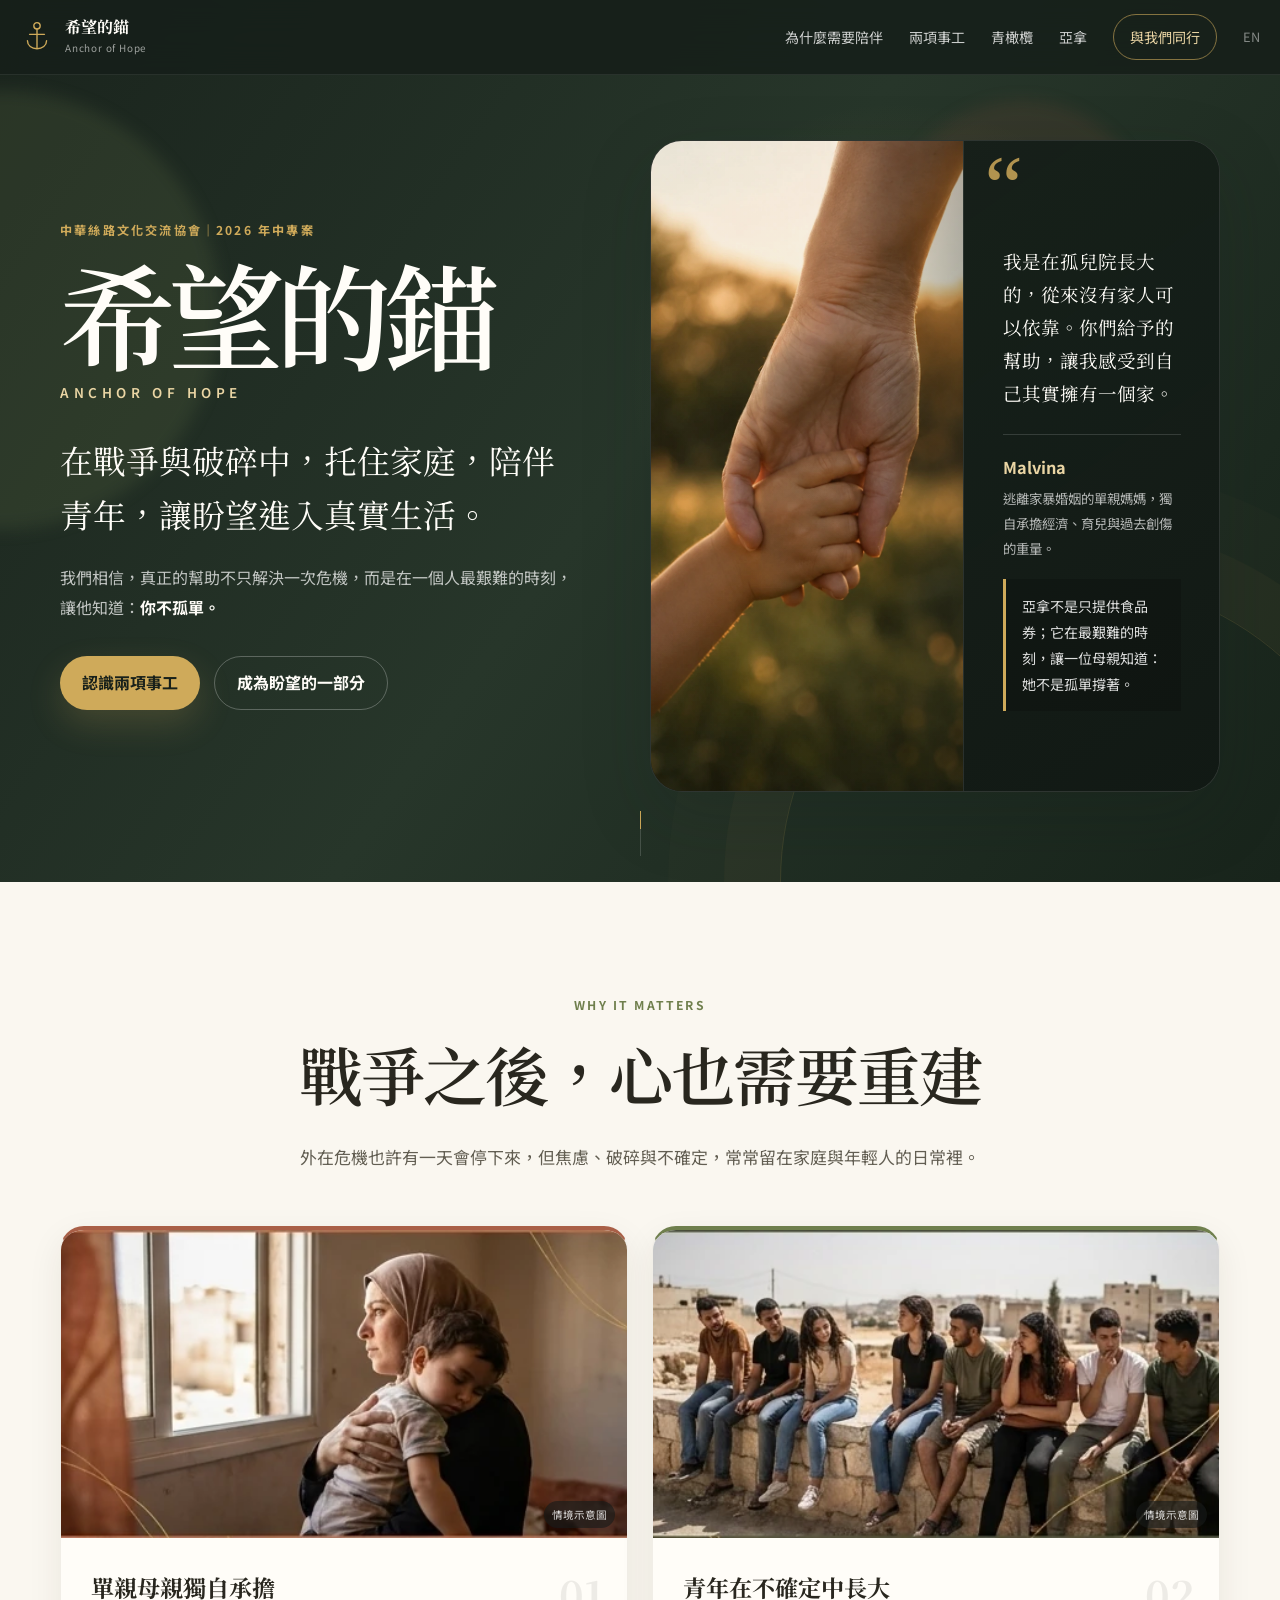
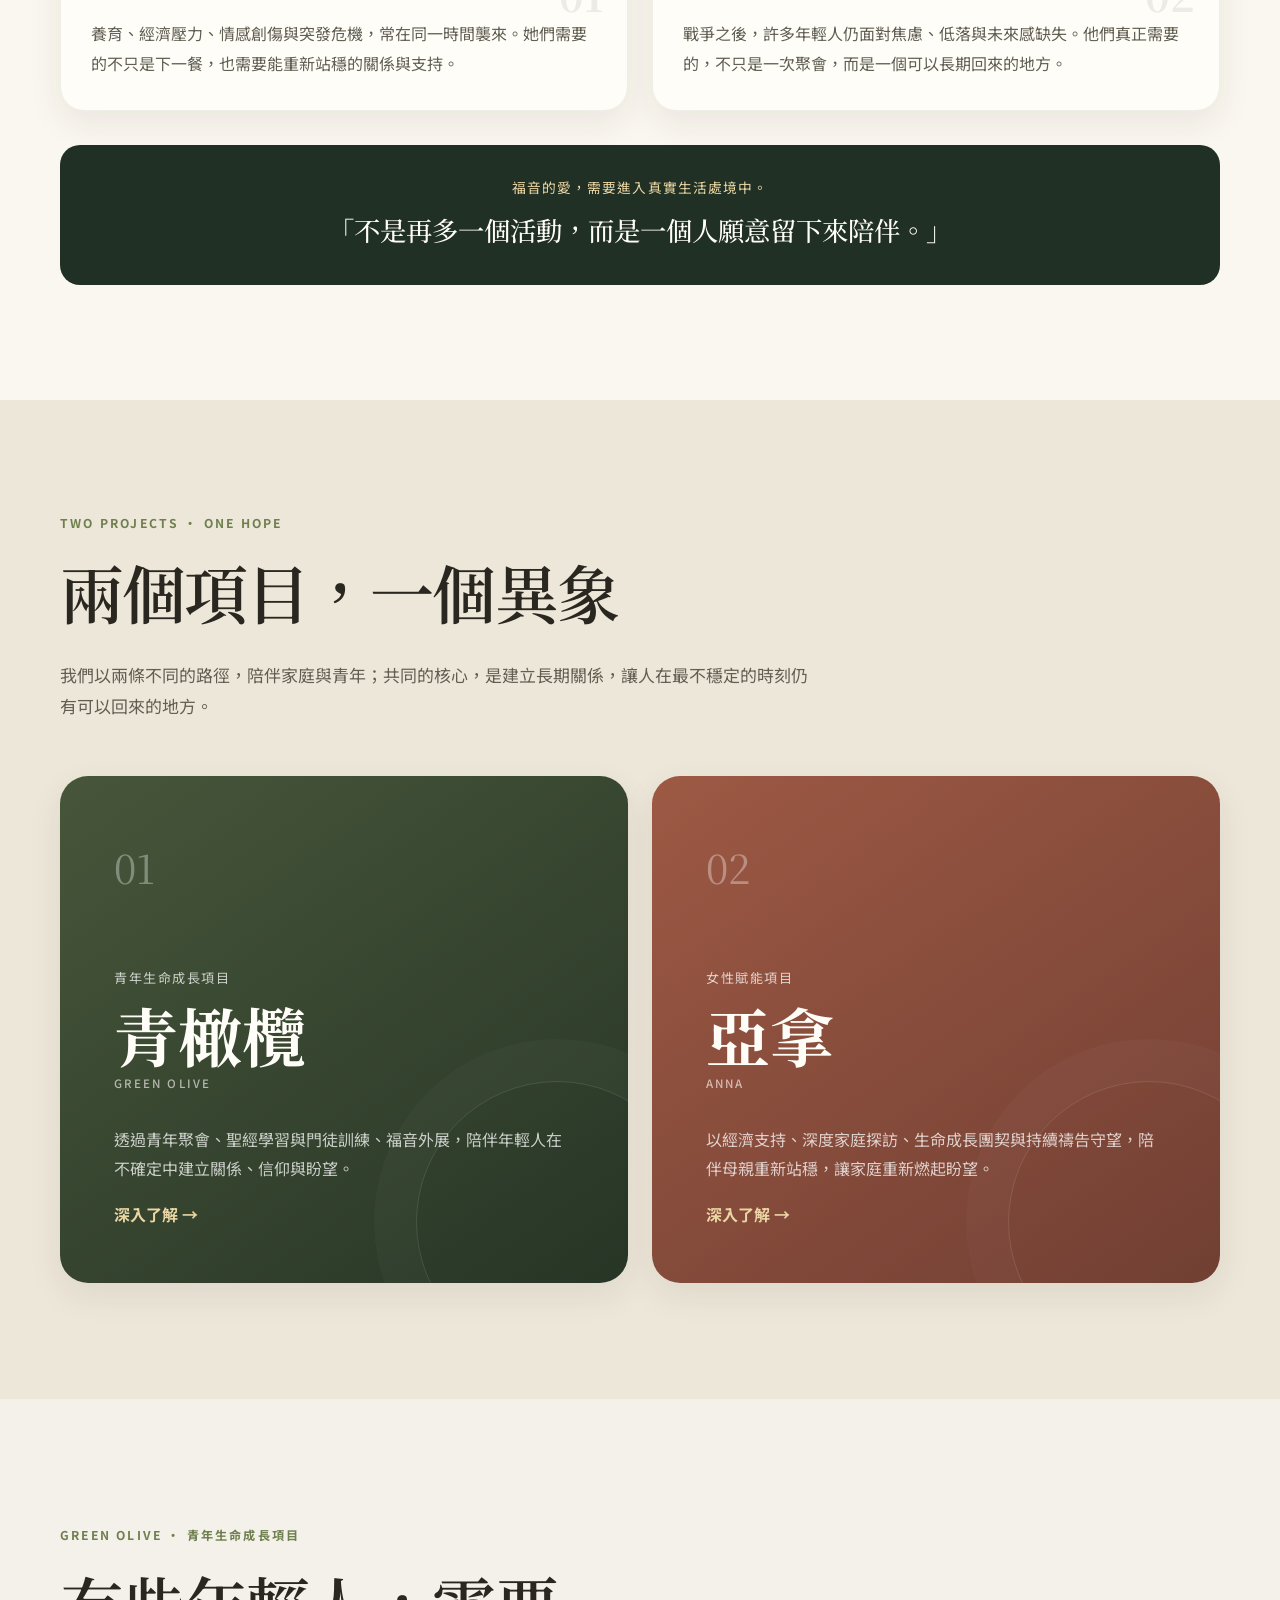
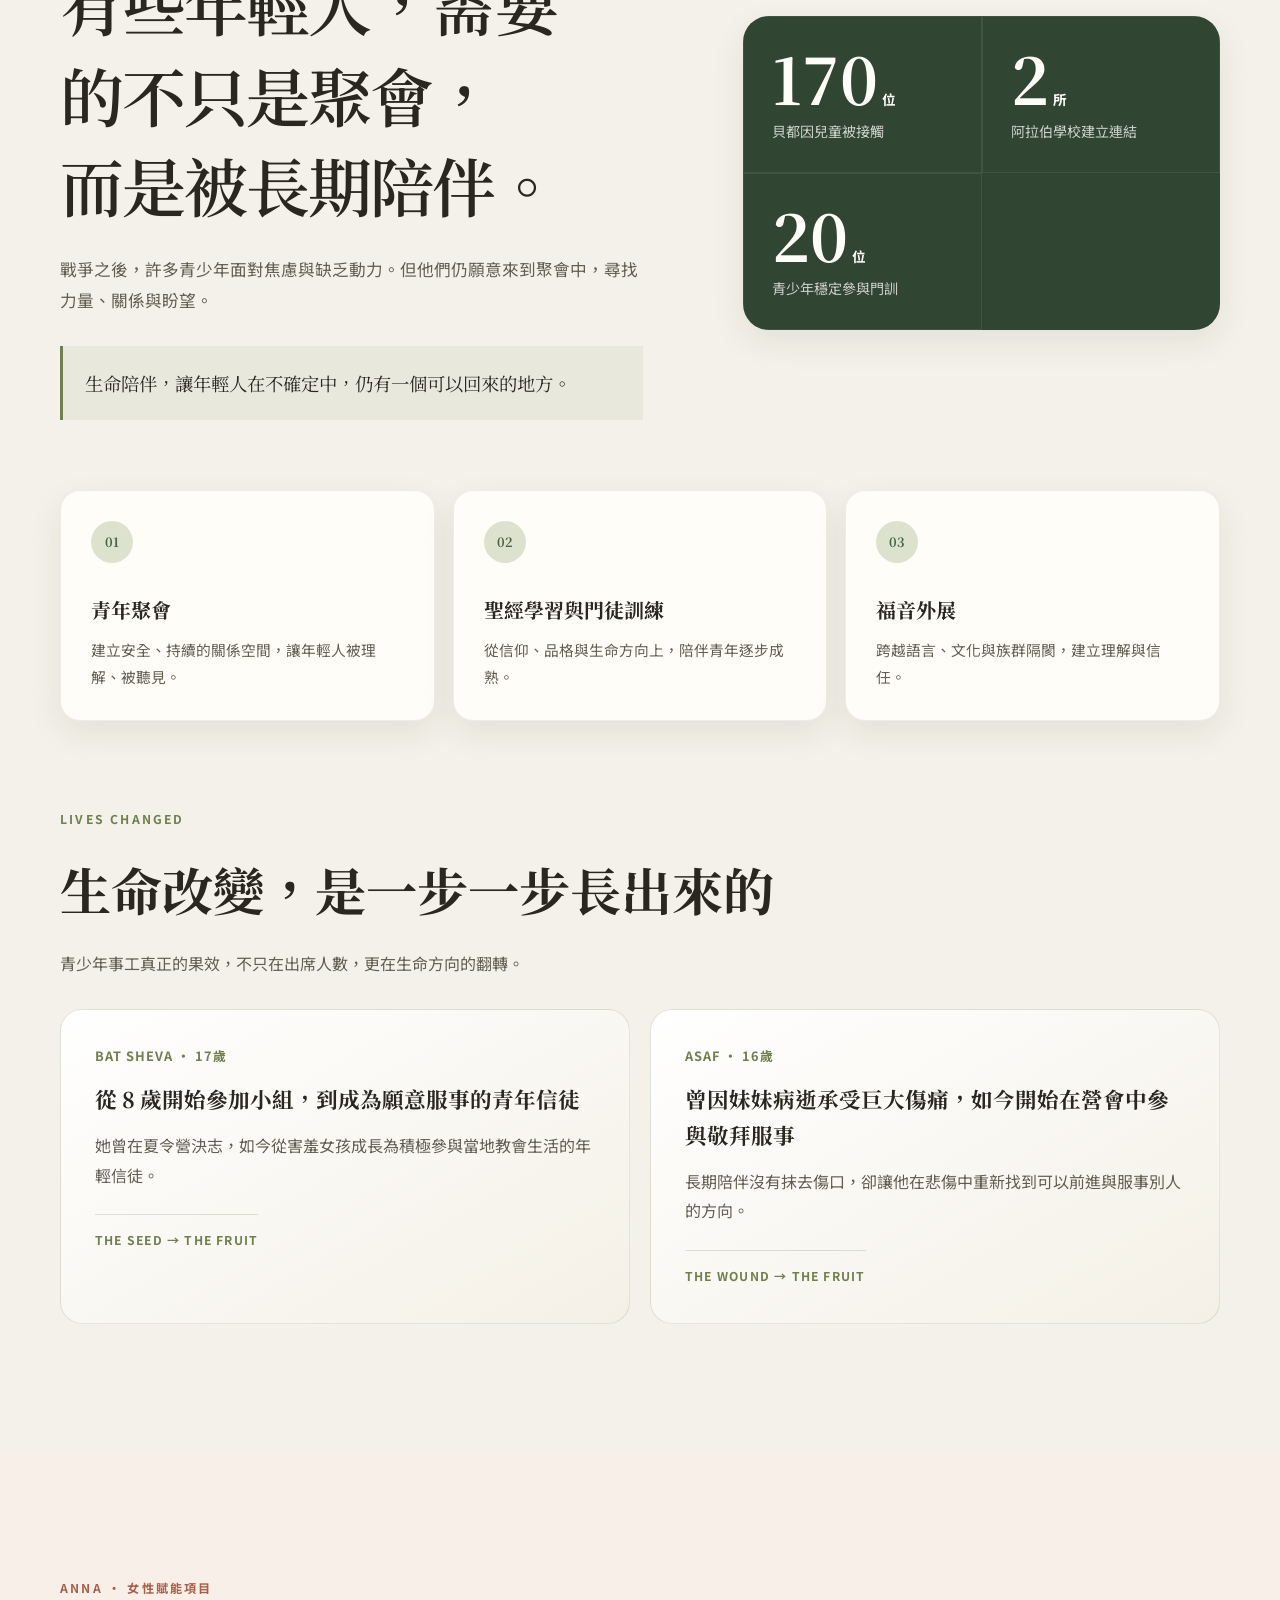
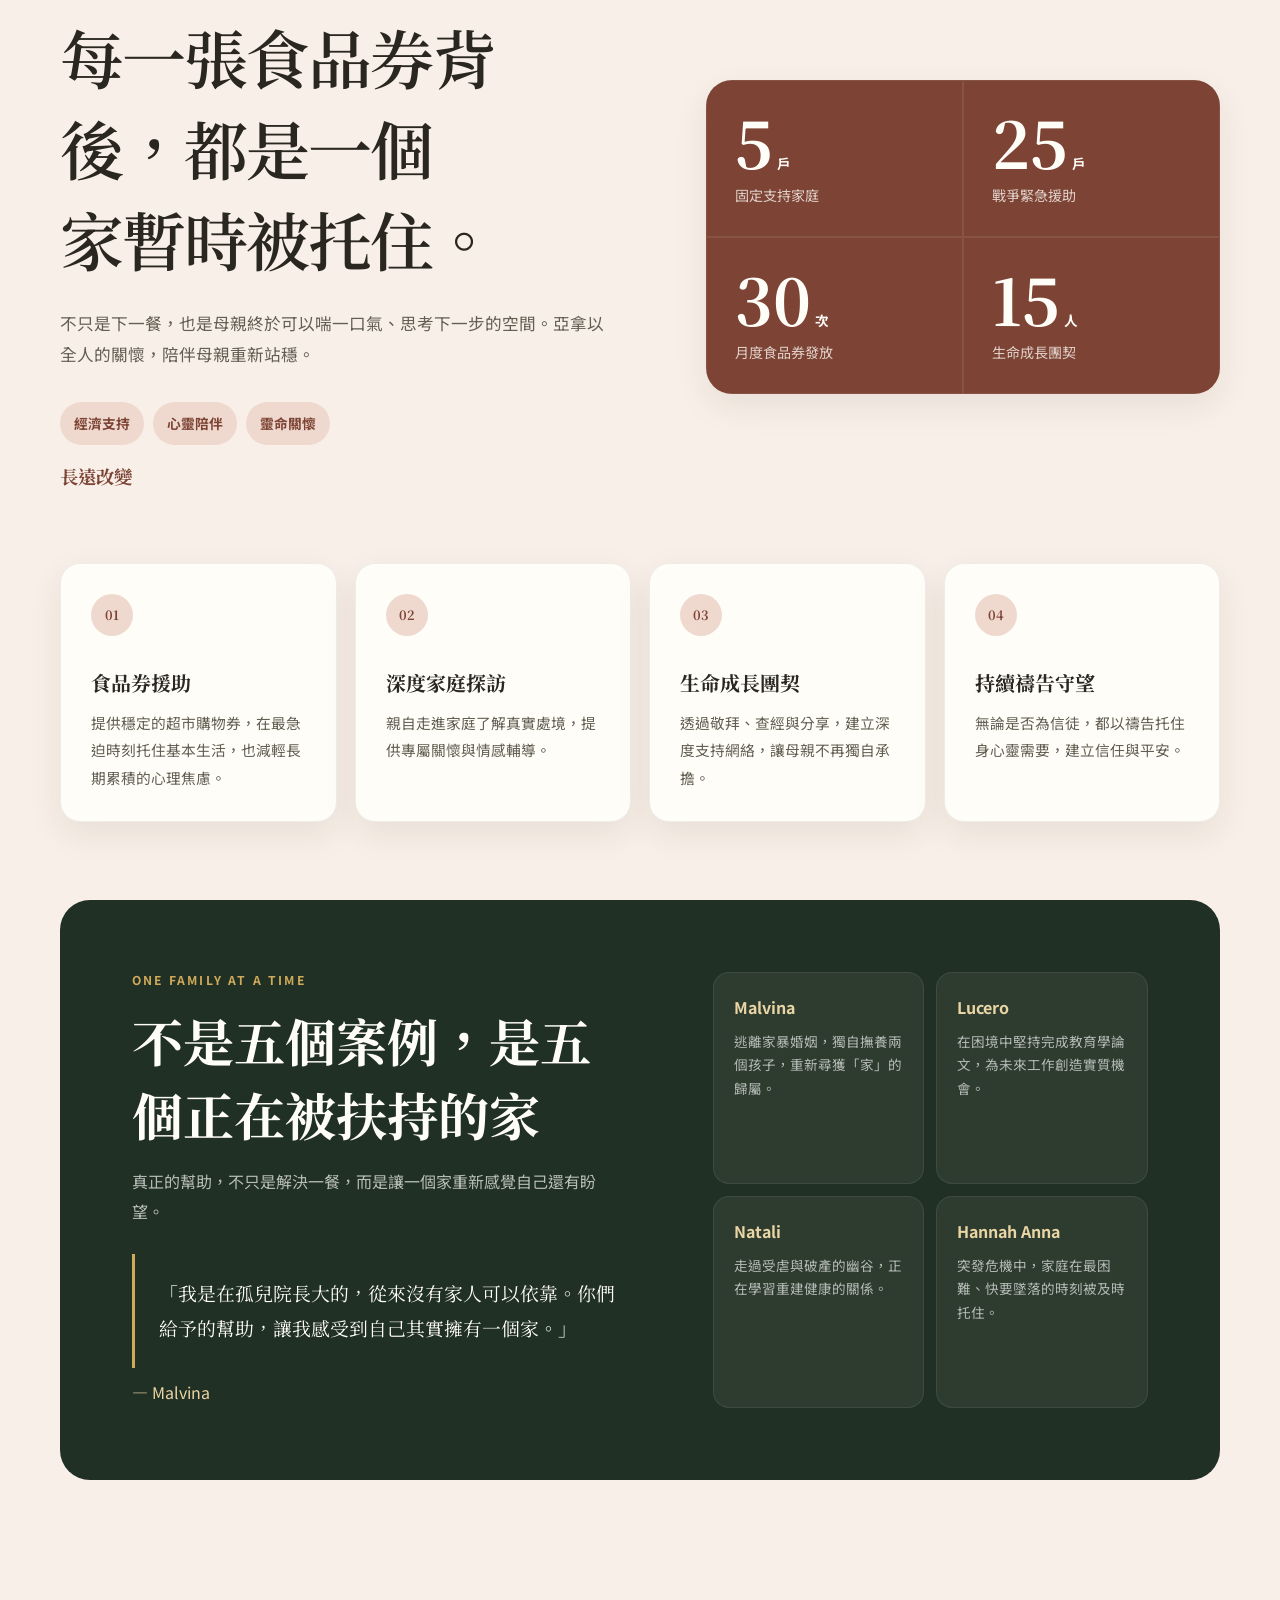
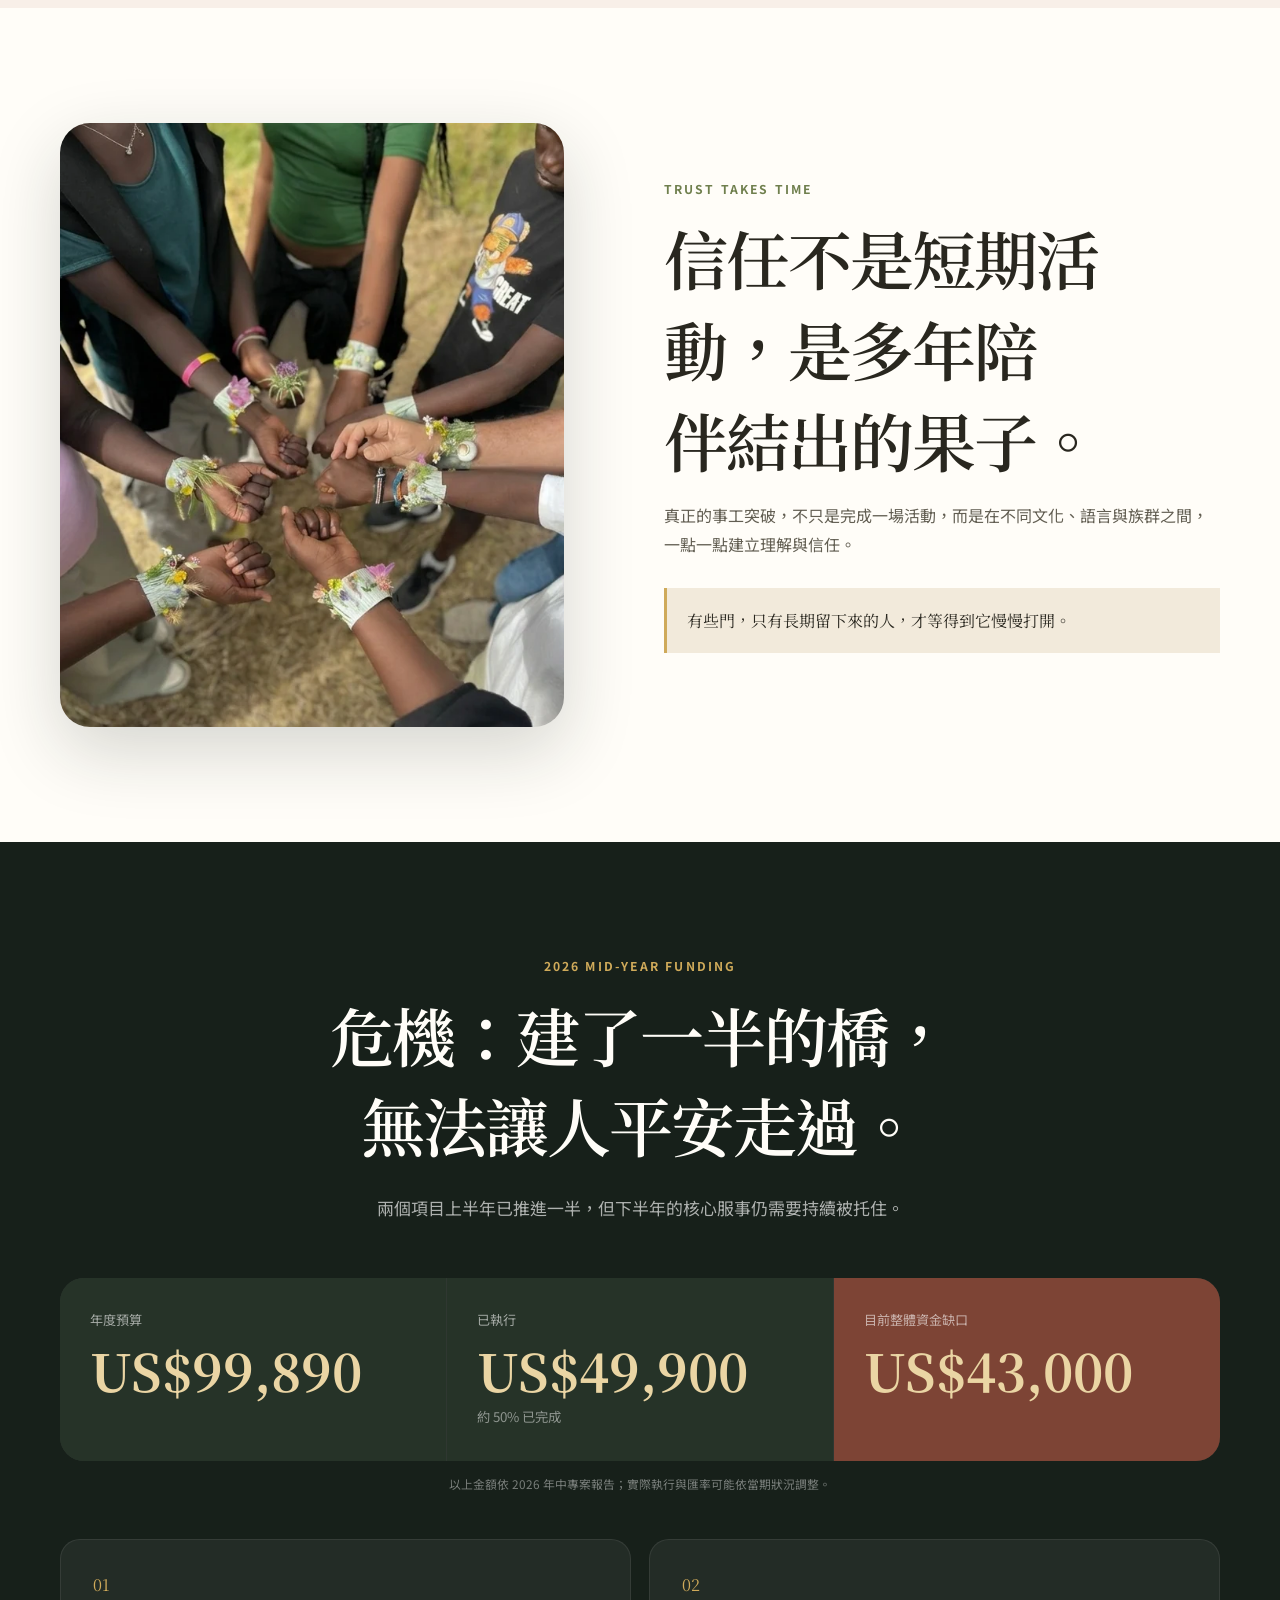
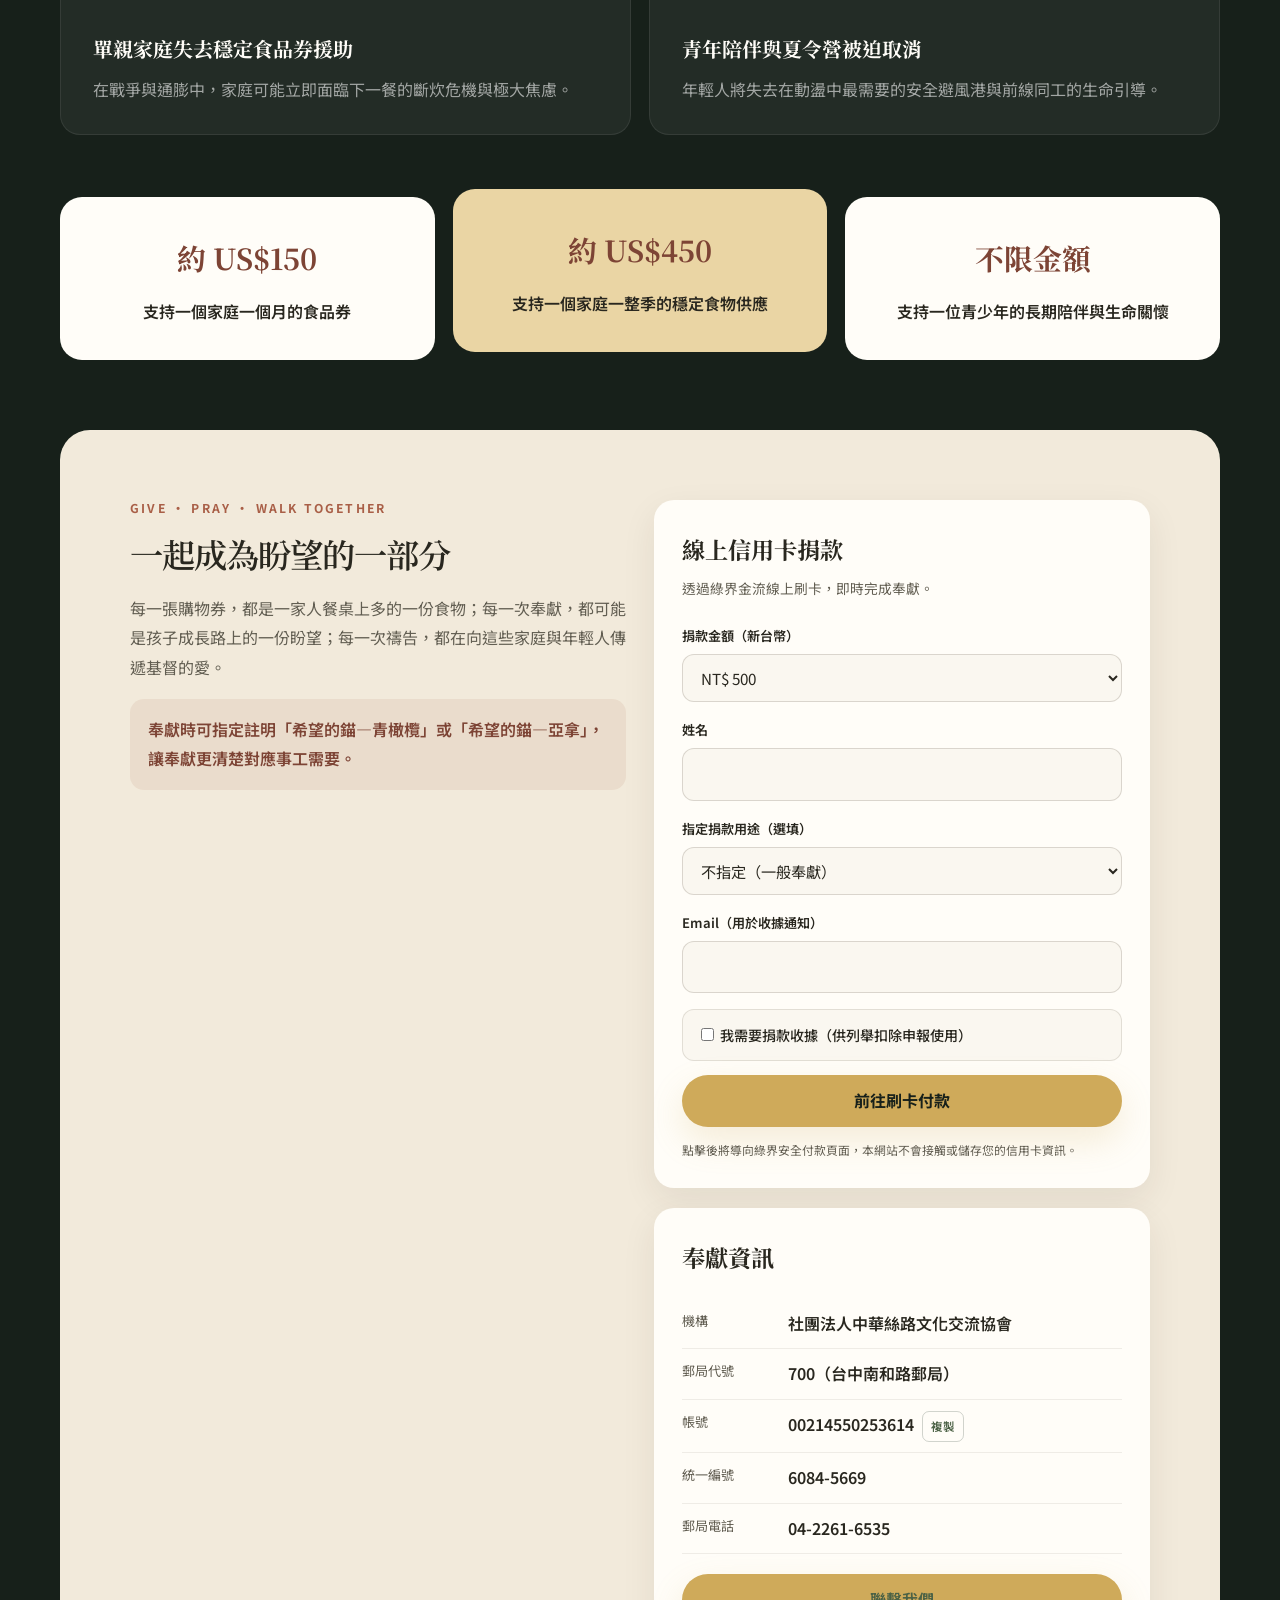
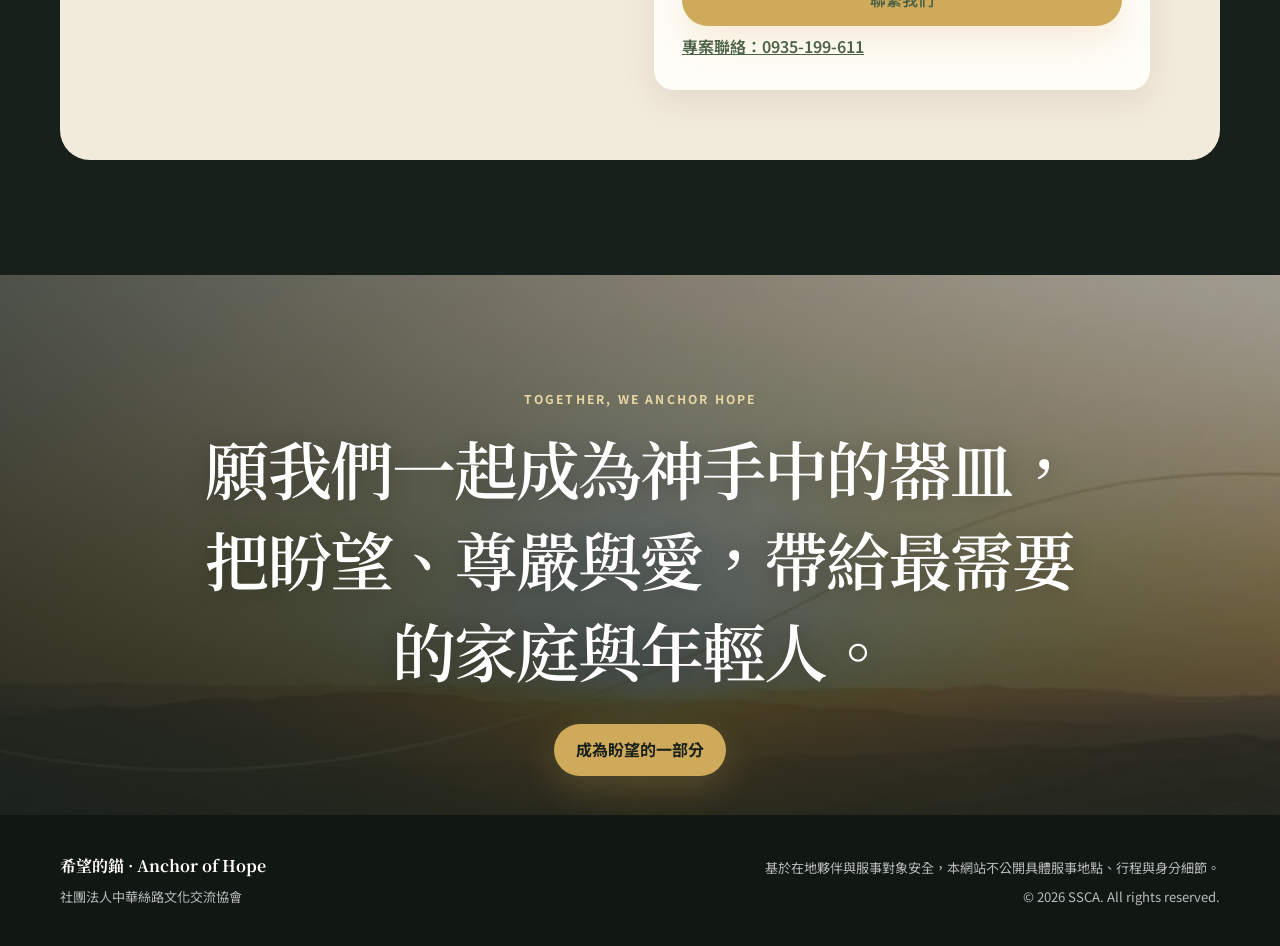
==== commit a26d24e7: "Update index.html" ====
--- a/index.html
+++ b/index.html
@@ -390,7 +390,6 @@
               </form>
 
               <p class="ecpay-note">
-                目前為測試環境，尚未正式對外開放收款。
                 點擊後將導向綠界安全付款頁面，本網站不會接觸或儲存您的信用卡資訊。
               </p>
             </div>
--- a/style.css
+++ b/style.css
@@ -66,6 +66,7 @@
   font-weight: 600;
   letter-spacing: -.03em;
   line-height: 1.42;
+  text-wrap: balance;
 }
 .section-heading h2 { font-size: clamp(2.1rem, 5vw, 4.25rem); }
 .section-heading > p:last-child { margin: 22px 0 0; color: var(--ink-soft); font-size: 1.06rem; }
@@ -306,6 +307,7 @@
 .donation-panel { margin-top: 70px; display: grid; grid-template-columns: 1fr 1fr; gap: 28px; padding: clamp(34px, 6vw, 70px); border-radius: 30px; background: #f2eadb; color: var(--ink); }
 .donation-copy .eyebrow { color: var(--clay); }
 .donation-copy h2 { font-size: clamp(2rem, 4vw, 3.2rem); }
+.donation-copy h2 { font-size: clamp(1.65rem, 2.6vw, 2.15rem); white-space: normal; }
 .donation-copy > p:not(.eyebrow) { color: var(--ink-soft); }
 .donation-note { padding: 16px 18px; border-radius: 14px; background: rgba(169,95,71,.1); color: var(--clay-dark) !important; font-weight: 600; }
 .bank-card { padding: 28px; border-radius: 20px; background: var(--white); box-shadow: var(--shadow-sm); }
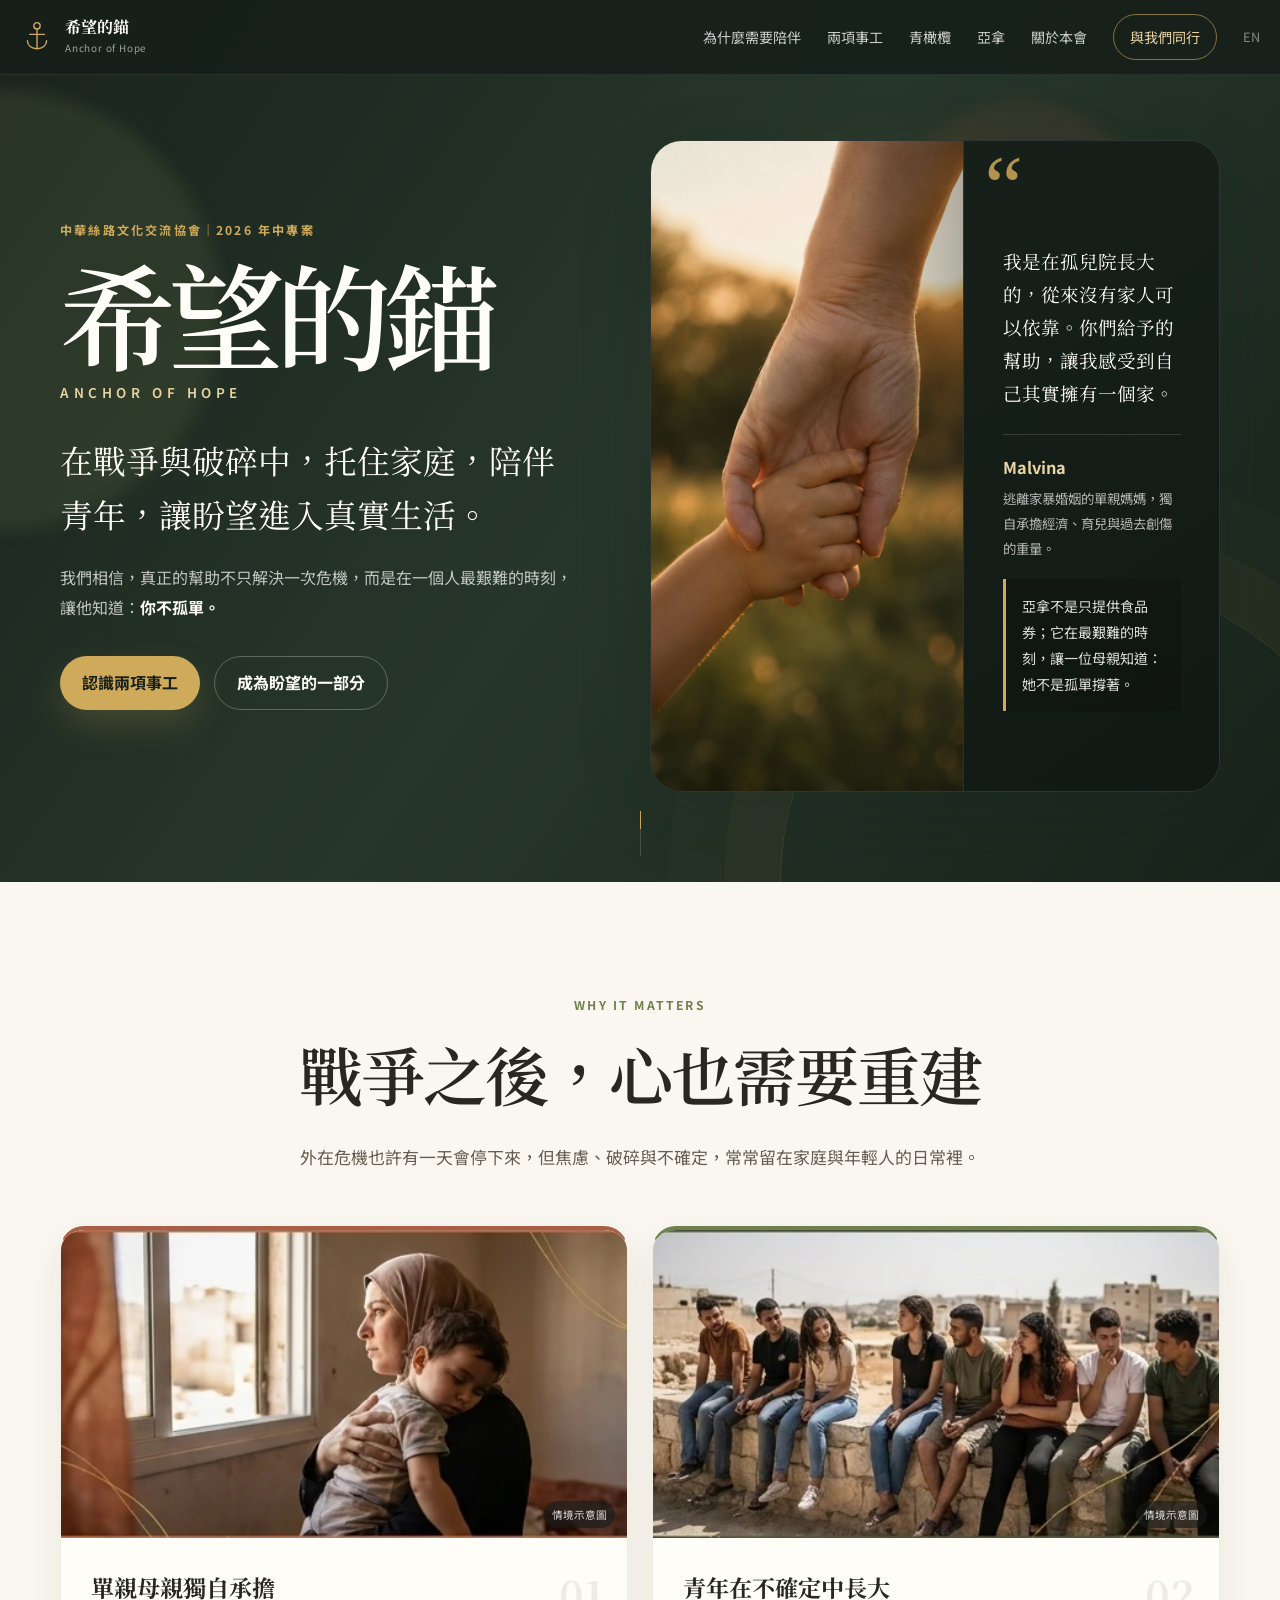
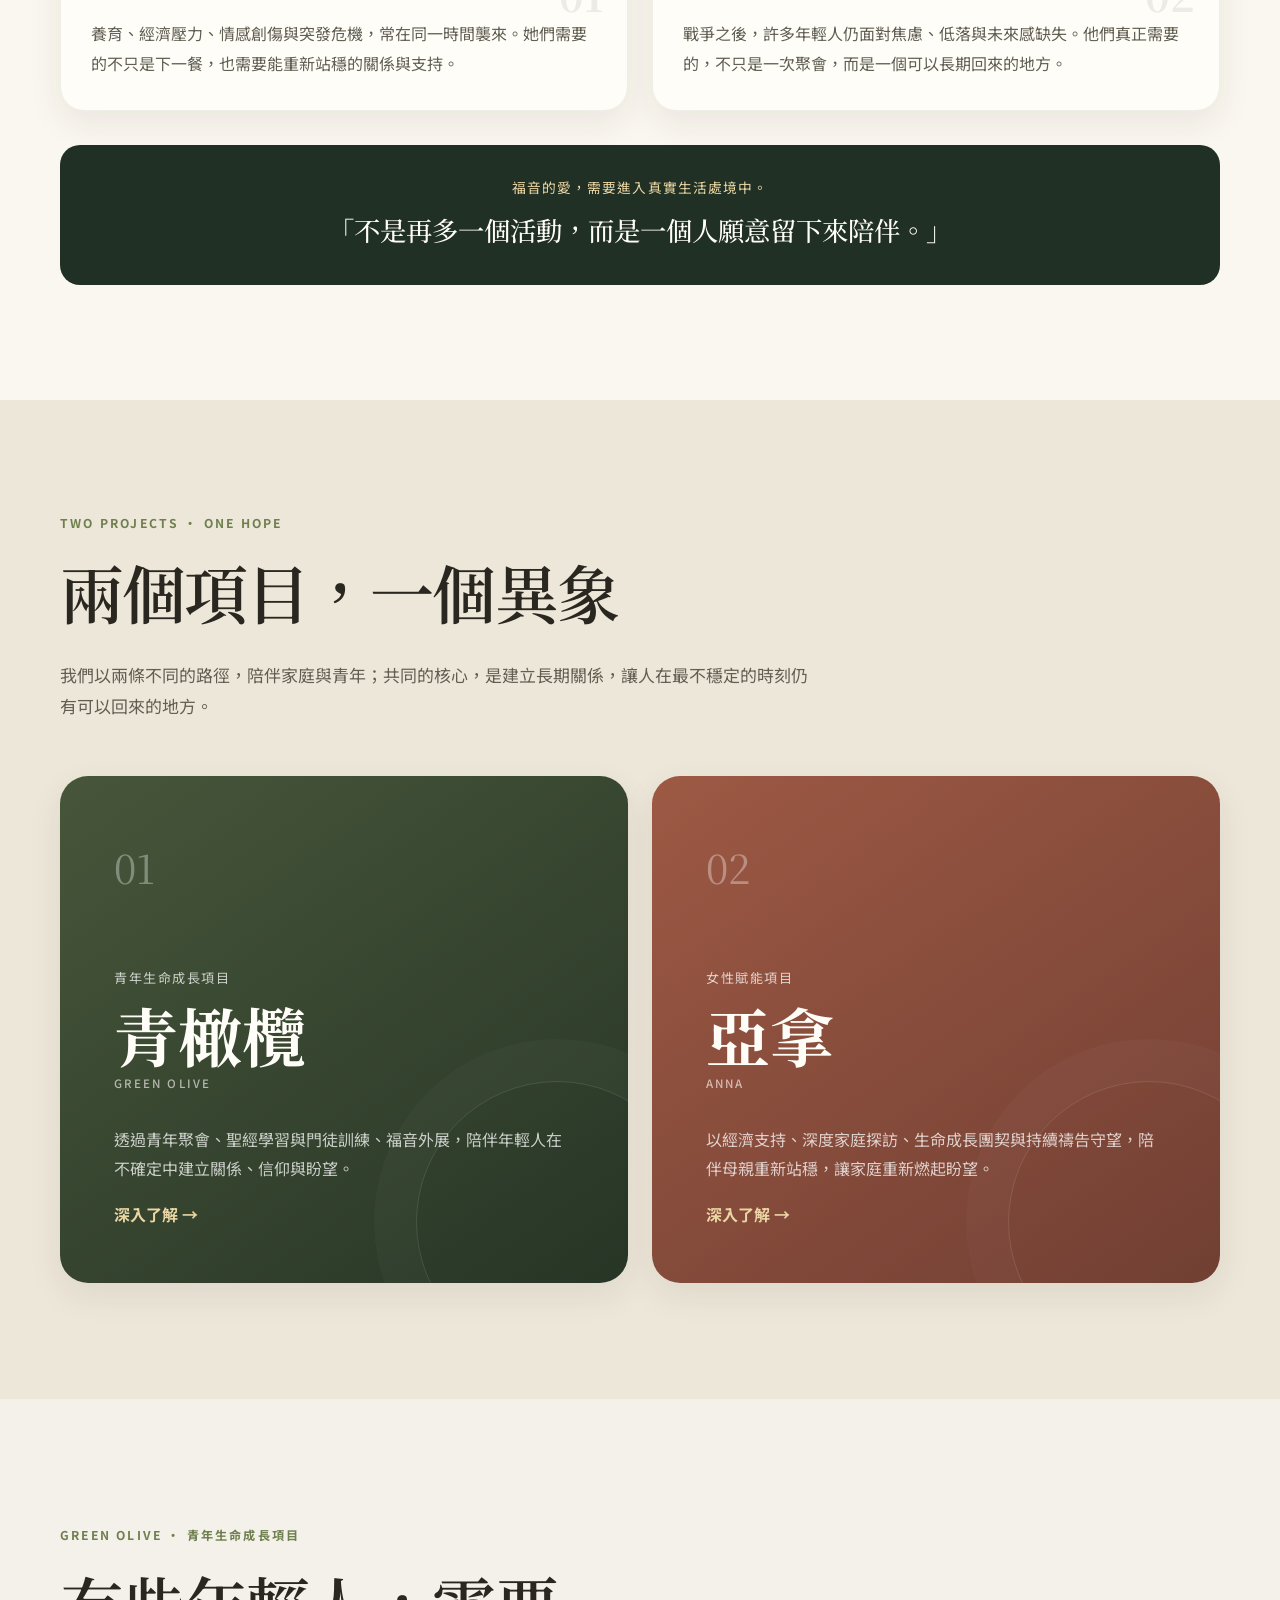
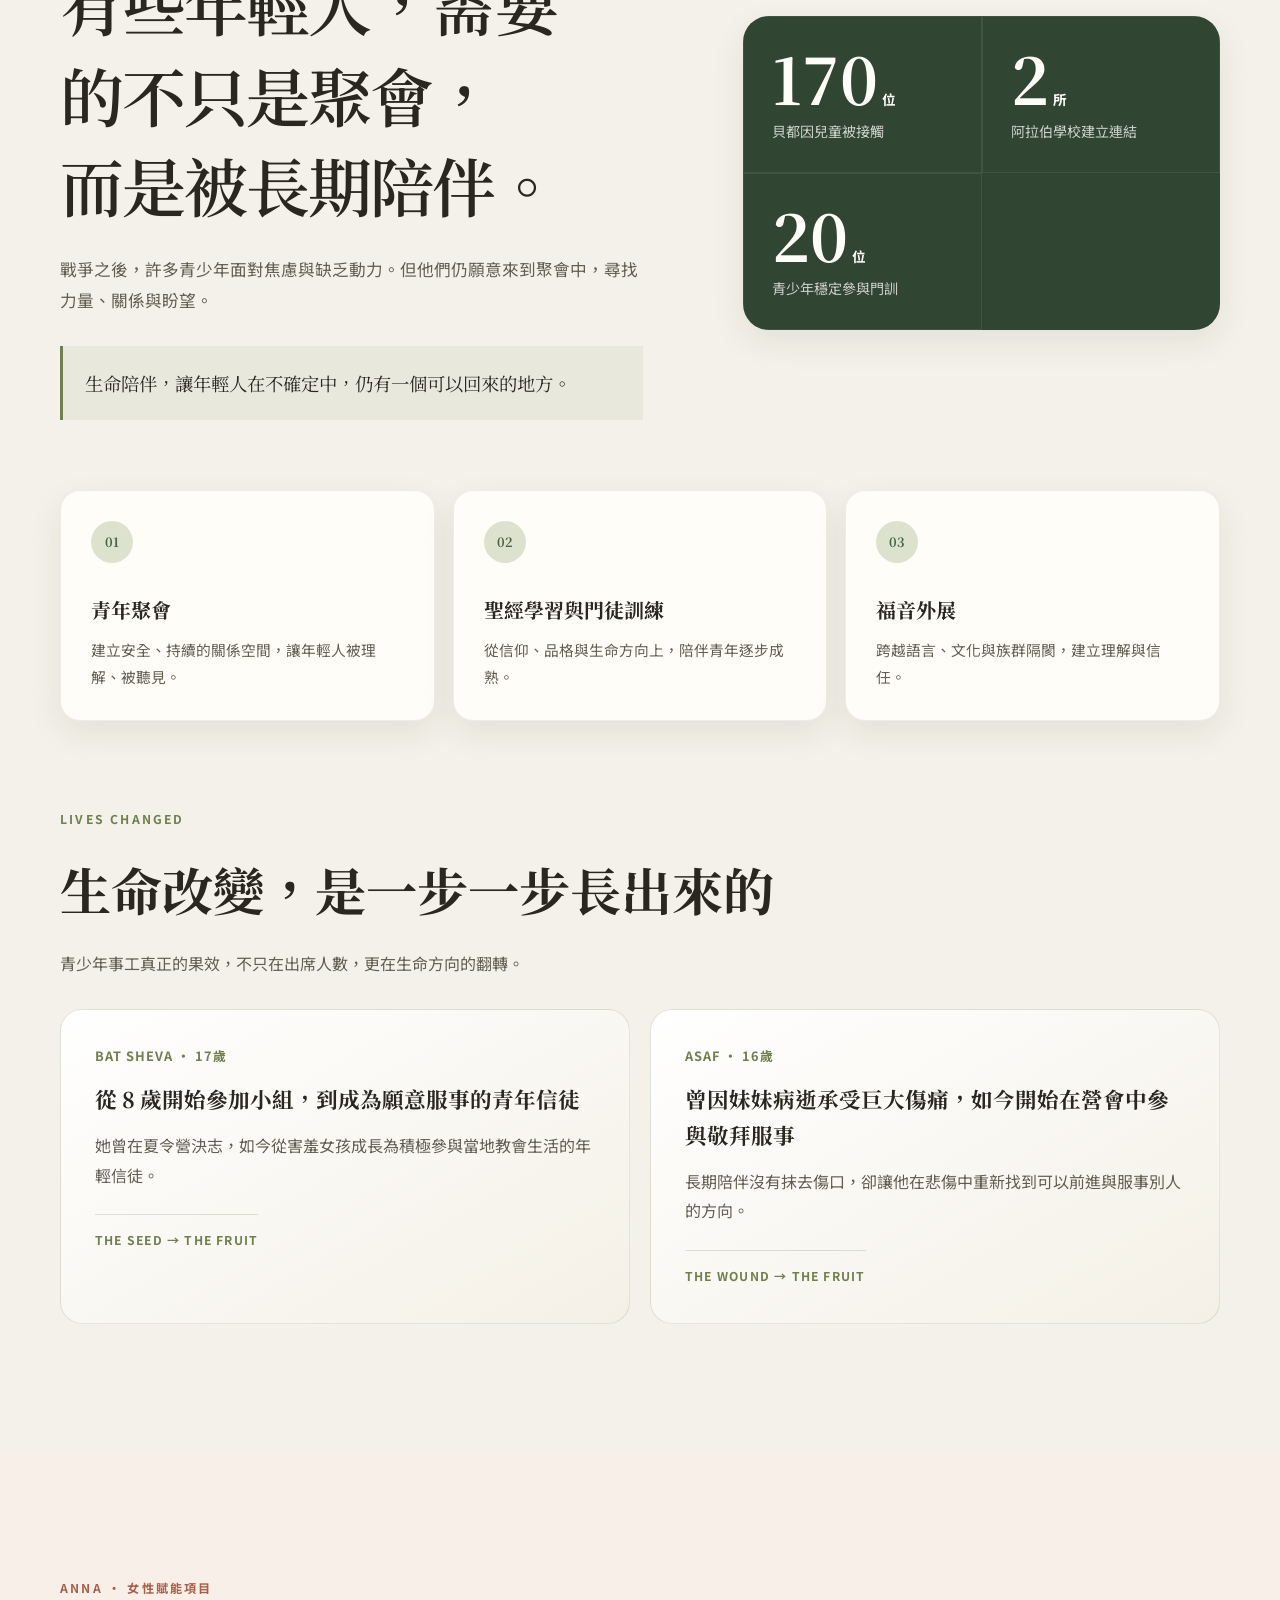
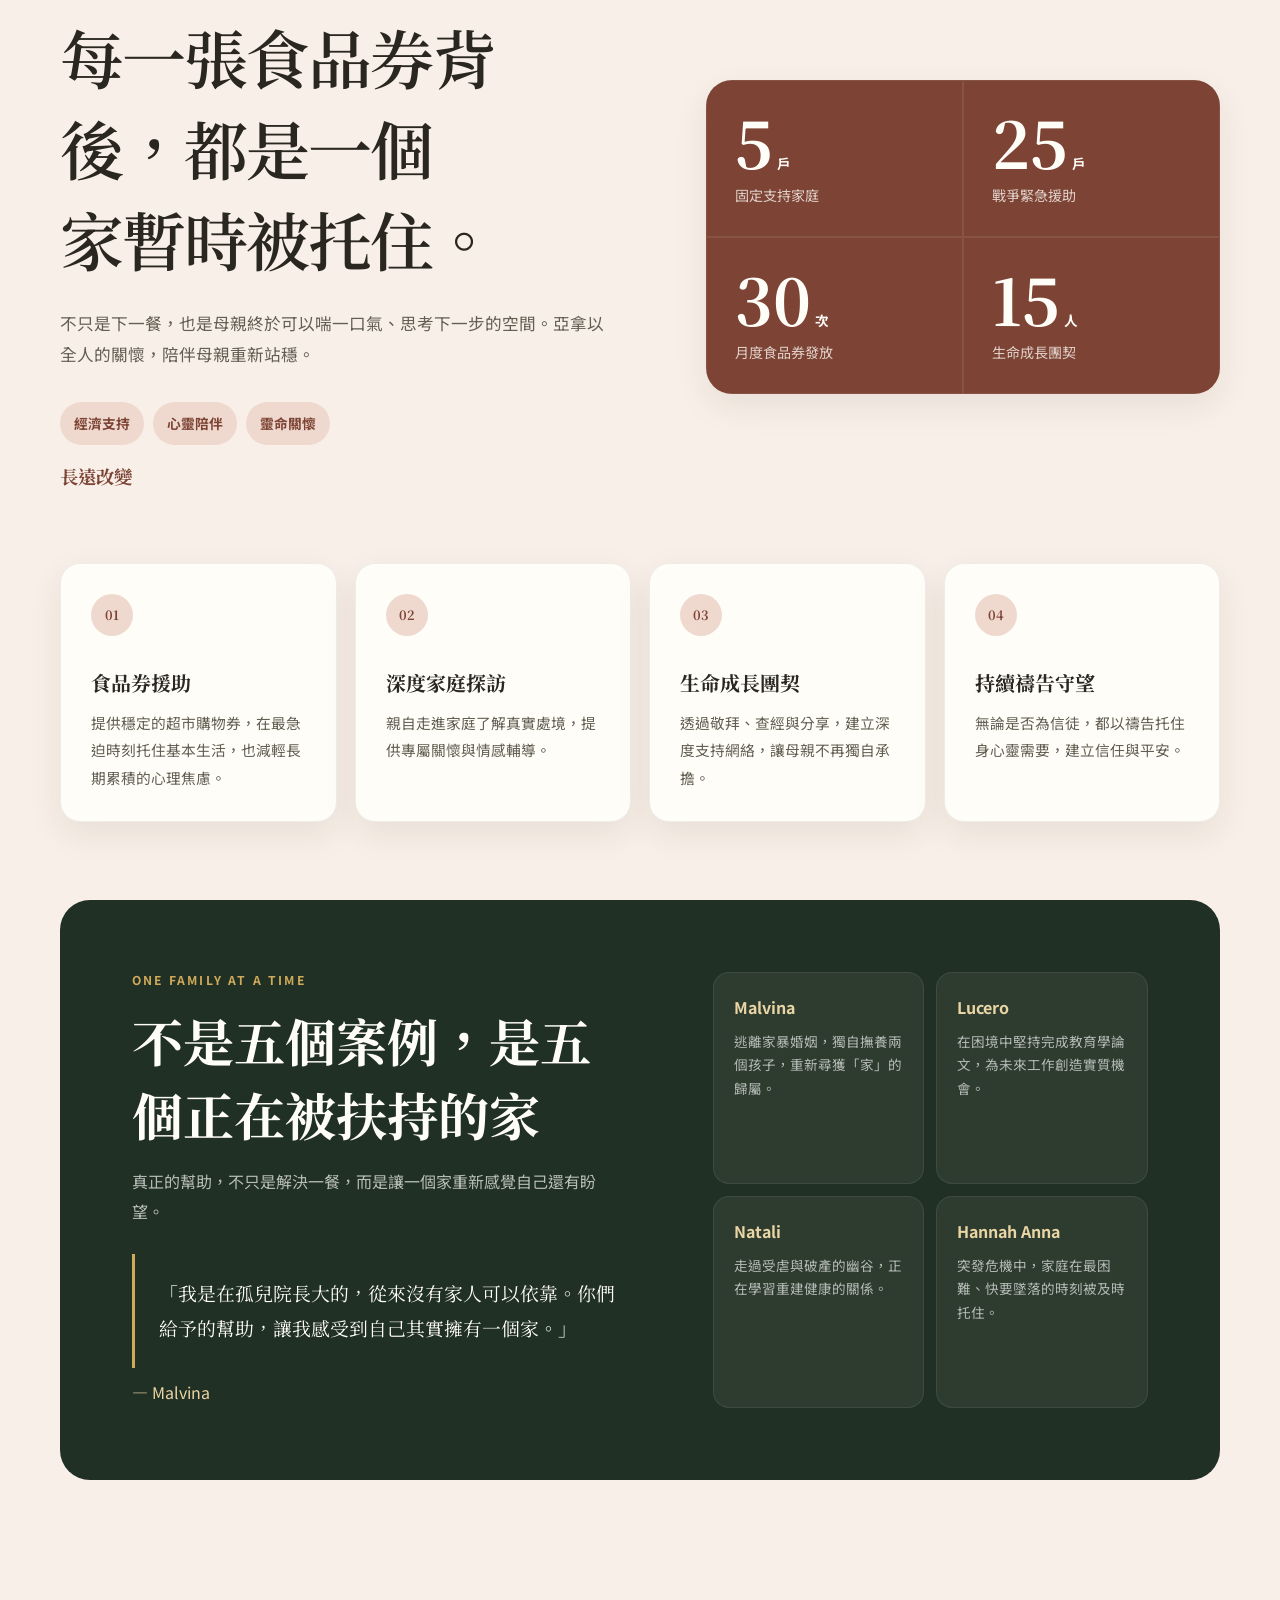
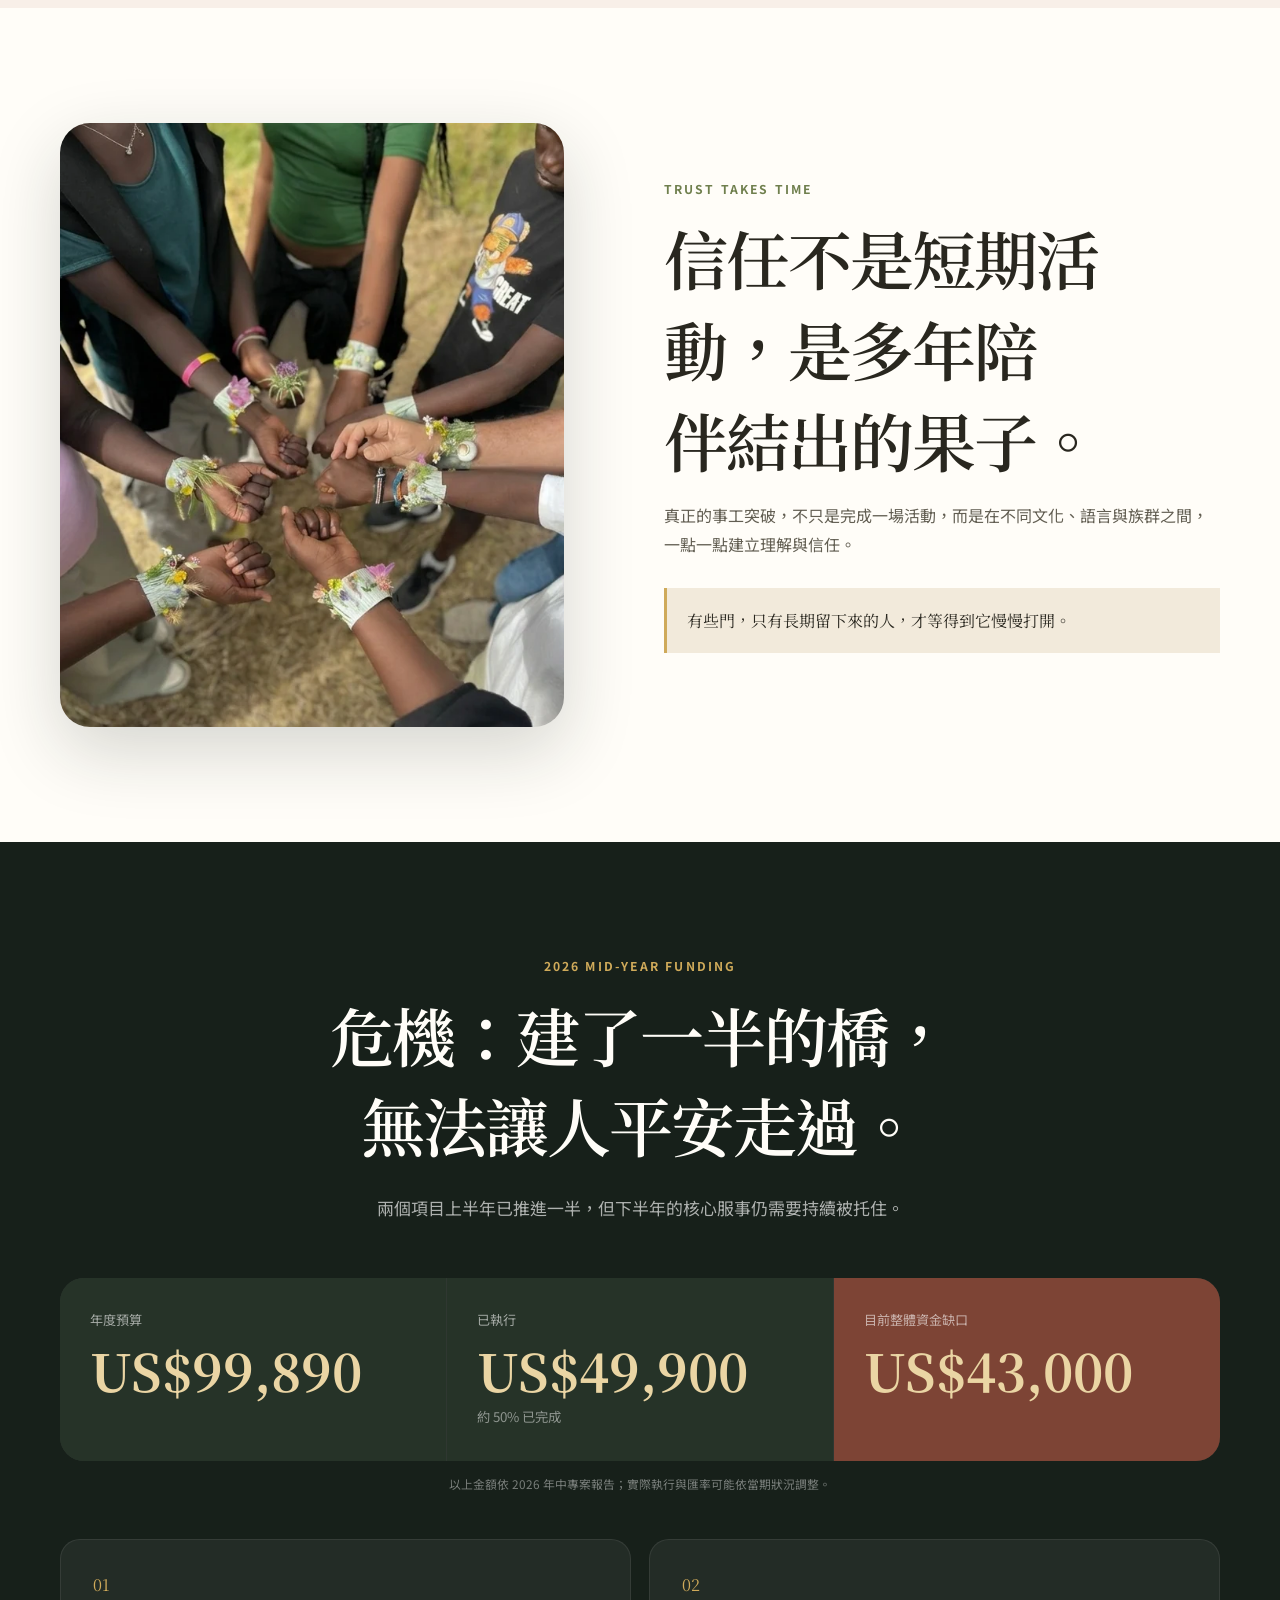
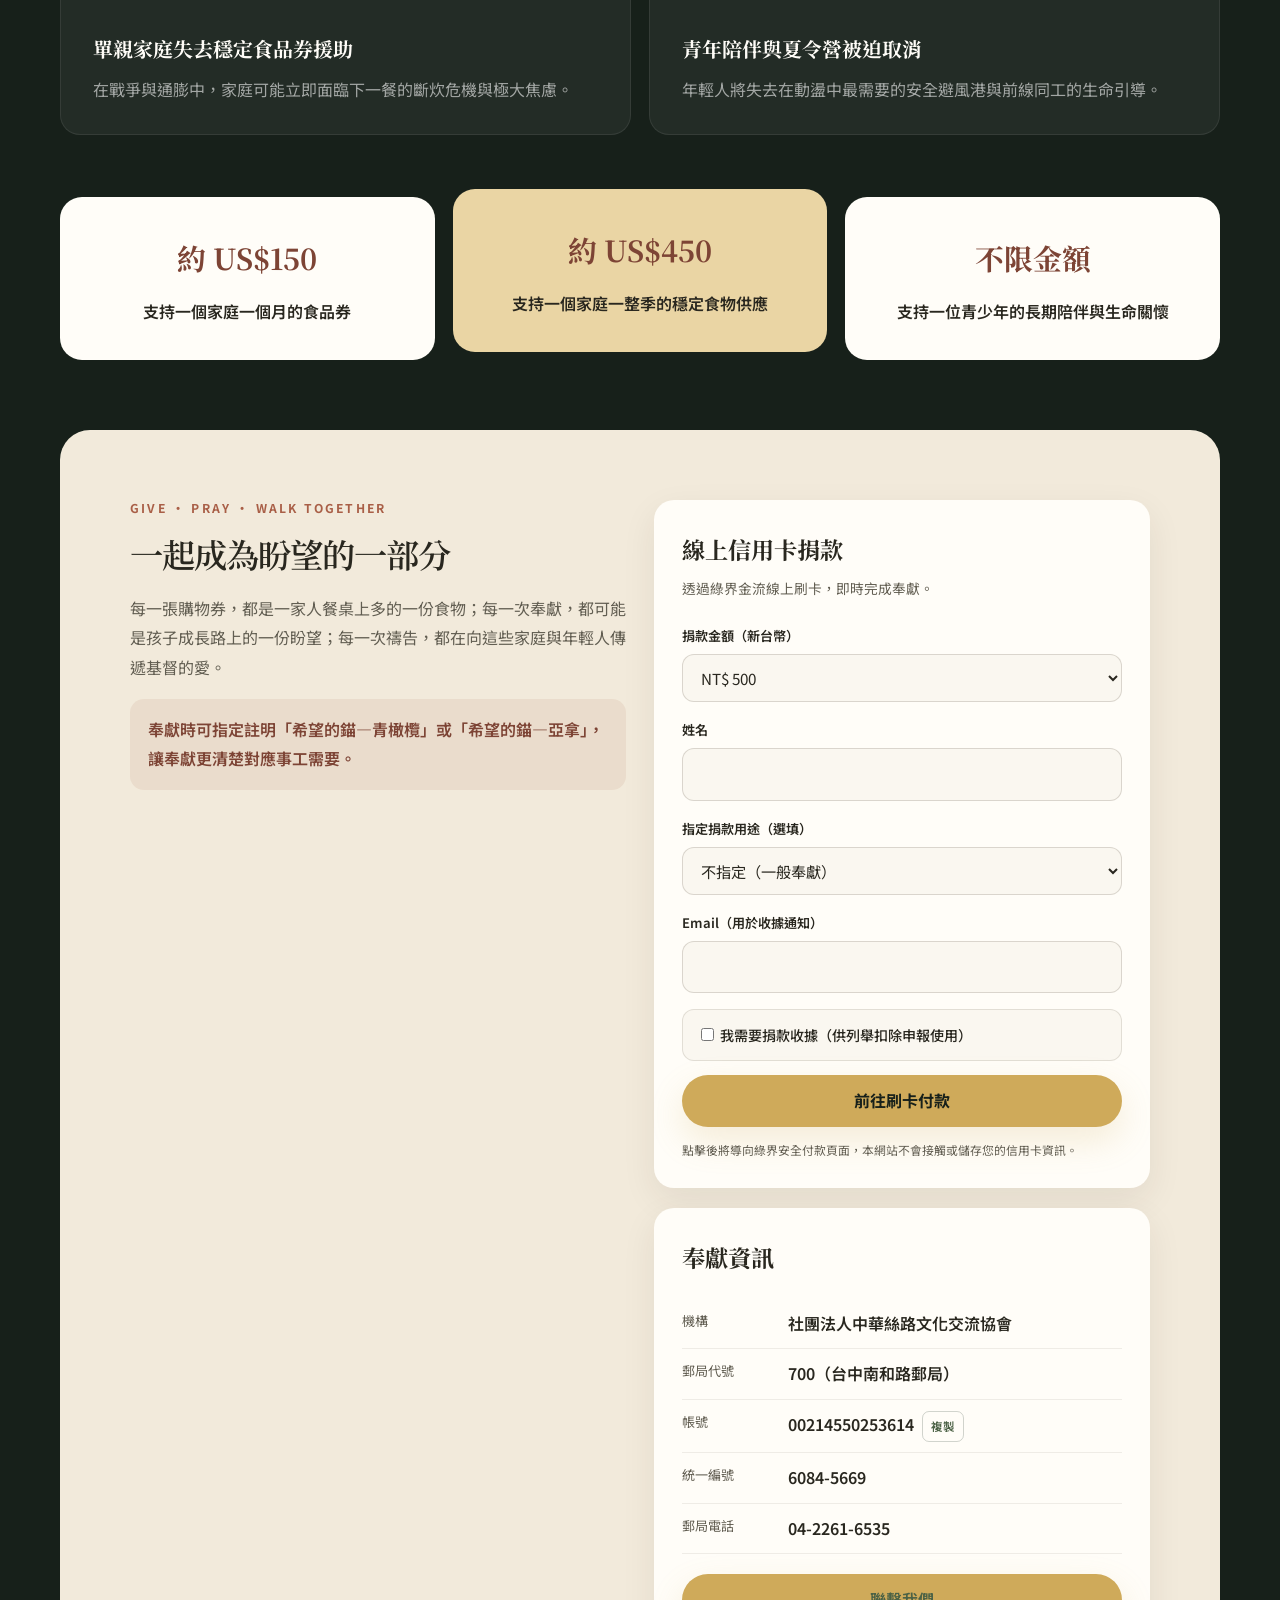
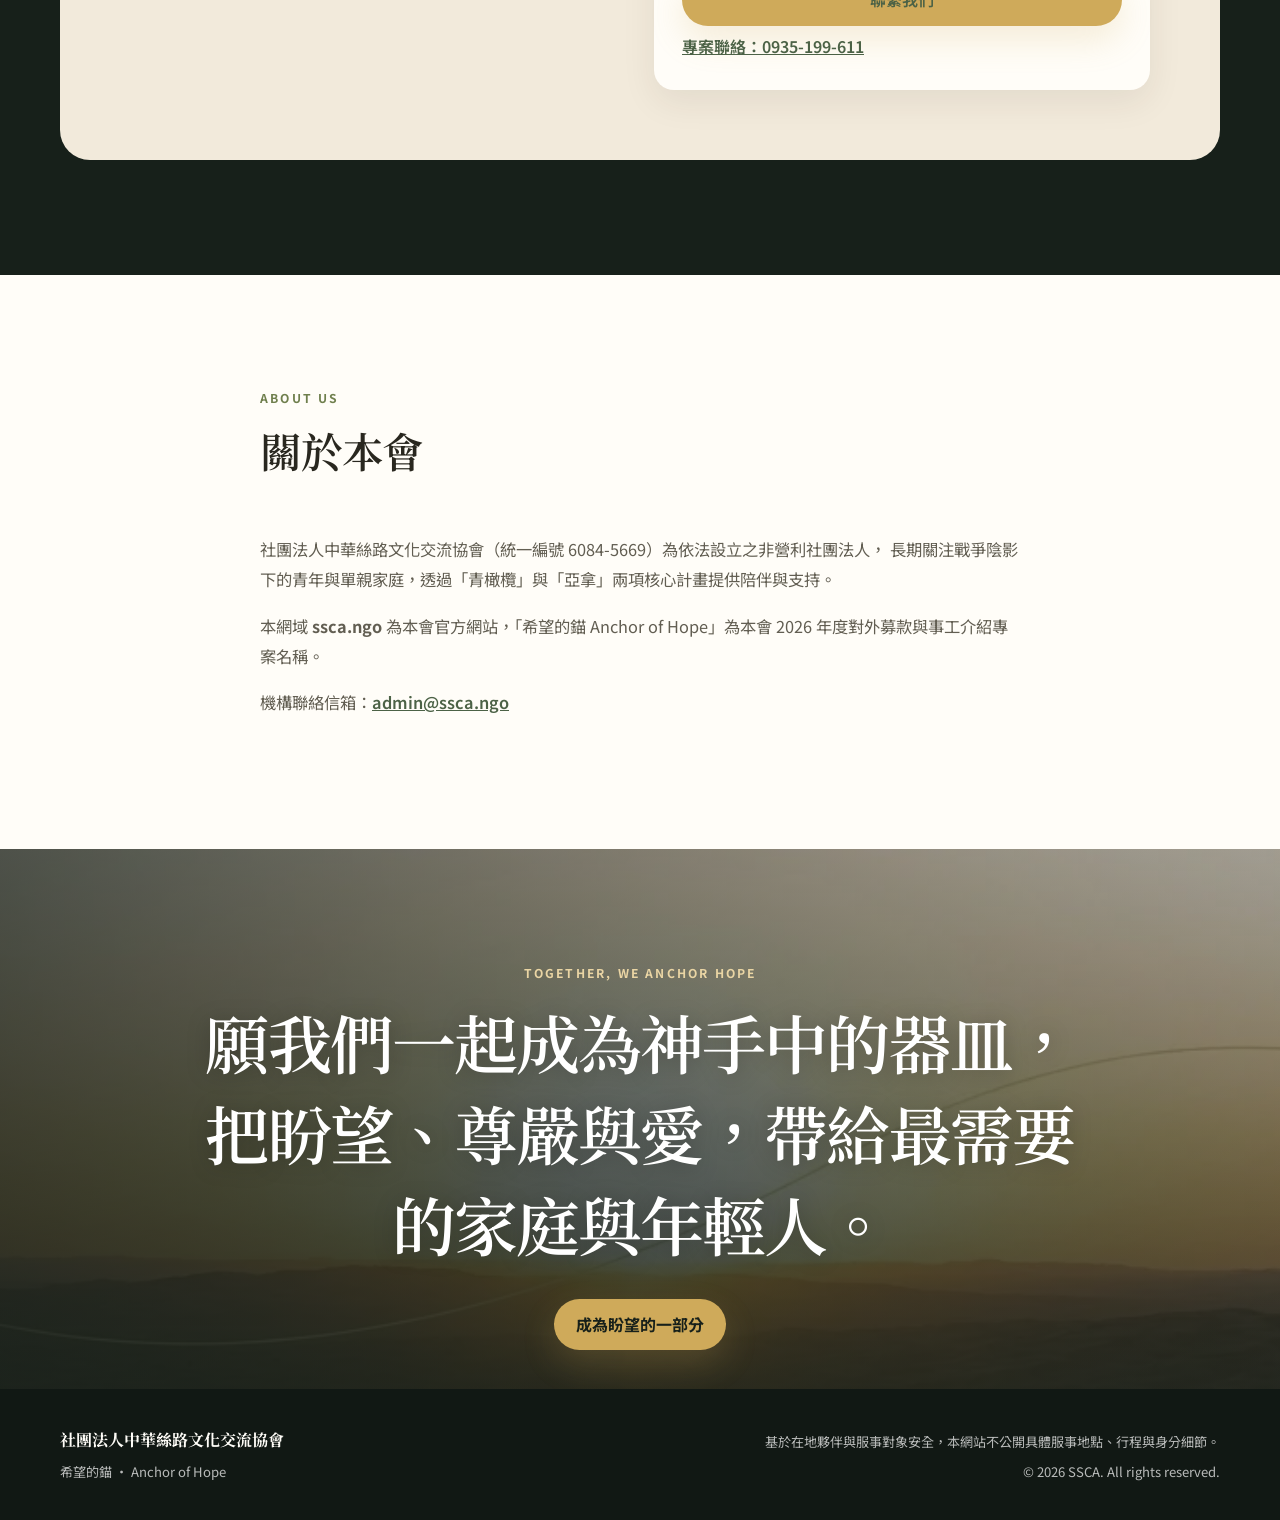
==== commit 1e7e3c63: "Update index.html" ====
--- a/index.html
+++ b/index.html
@@ -5,9 +5,10 @@
   <meta name="viewport" content="width=device-width, initial-scale=1" />
   <meta name="theme-color" content="#213024" />
   <!-- Hope Anchor V2: hero image visibility fix -->
-<title>希望的錨 Anchor of Hope｜中華絲路文化交流協會</title>
+  <!-- Hope Anchor V3: 機構全名優先呈現於 title / og:title / 頁尾，並新增「關於本會」區塊，供 Google for Nonprofits 網域驗證使用 -->
+<title>社團法人中華絲路文化交流協會｜希望的錨 Anchor of Hope</title>
   <meta name="description" content="希望的錨透過青橄欖與亞拿兩項核心計畫，長期陪伴戰爭陰影下的青年與單親家庭，讓盼望進入真實生活。" />
-  <meta property="og:title" content="希望的錨 Anchor of Hope" />
+  <meta property="og:title" content="社團法人中華絲路文化交流協會｜希望的錨 Anchor of Hope" />
   <meta property="og:description" content="不是再多一個活動，而是一個人願意留下來陪伴。" />
   <meta property="og:type" content="website" />
   <link rel="preconnect" href="https://fonts.googleapis.com" />
@@ -43,6 +44,7 @@
         <a href="#projects">兩項事工</a>
         <a href="#olive">青橄欖</a>
         <a href="#anna">亞拿</a>
+        <a href="#about">關於本會</a>
         <a class="nav-cta" href="#support">與我們同行</a>
         <a href="/en/" style="opacity:.6; font-size:.8rem;">EN</a>
       </div>
@@ -413,6 +415,25 @@
       </div>
     </section>
 
+    <section class="section about-section" id="about">
+      <div class="container" style="max-width:760px;">
+        <div class="section-heading reveal">
+          <p class="eyebrow">ABOUT US</p>
+          <h2 style="font-size:clamp(1.8rem, 3.6vw, 2.6rem);">關於本會</h2>
+        </div>
+        <p style="color:var(--ink-soft); font-size:1.02rem;">
+          社團法人中華絲路文化交流協會（統一編號 6084-5669）為依法設立之非營利社團法人，
+          長期關注戰爭陰影下的青年與單親家庭，透過「青橄欖」與「亞拿」兩項核心計畫提供陪伴與支持。
+        </p>
+        <p style="color:var(--ink-soft); font-size:1.02rem;">
+          本網域 <strong>ssca.ngo</strong> 為本會官方網站，「希望的錨 Anchor of Hope」為本會 2026 年度對外募款與事工介紹專案名稱。
+        </p>
+        <p style="color:var(--ink-soft); font-size:1.02rem;">
+          機構聯絡信箱：<a href="mailto:admin@ssca.ngo" style="color:var(--forest-700); font-weight:600;">admin@ssca.ngo</a>
+        </p>
+      </div>
+    </section>
+
     <section class="closing-section">
       <div class="closing-overlay"></div>
       <div class="container closing-copy reveal">
@@ -426,8 +447,8 @@
   <footer class="site-footer">
     <div class="container footer-grid">
       <div>
-        <strong>希望的錨 · Anchor of Hope</strong>
-        <p>社團法人中華絲路文化交流協會</p>
+        <strong>社團法人中華絲路文化交流協會</strong>
+        <p>希望的錨 · Anchor of Hope</p>
       </div>
       <div class="footer-meta">
         <p>基於在地夥伴與服事對象安全，本網站不公開具體服事地點、行程與身分細節。</p>
--- a/style.css
+++ b/style.css
@@ -406,6 +406,10 @@
   font-size: .74rem;
   line-height: 1.6;
 }
+
+/* 關於本會（Google for Nonprofits 網域驗證用區塊） */
+.about-section { background: var(--white); }
+.about-section p + p { margin-top: 4px; }
 
 /* Closing + footer */
 .closing-section { position: relative; min-height: 540px; display: grid; align-items: center; overflow: hidden; background: linear-gradient(rgba(23,32,26,.18), rgba(23,32,26,.78)), url('sunset-banner.webp') center/cover no-repeat; color: white; }
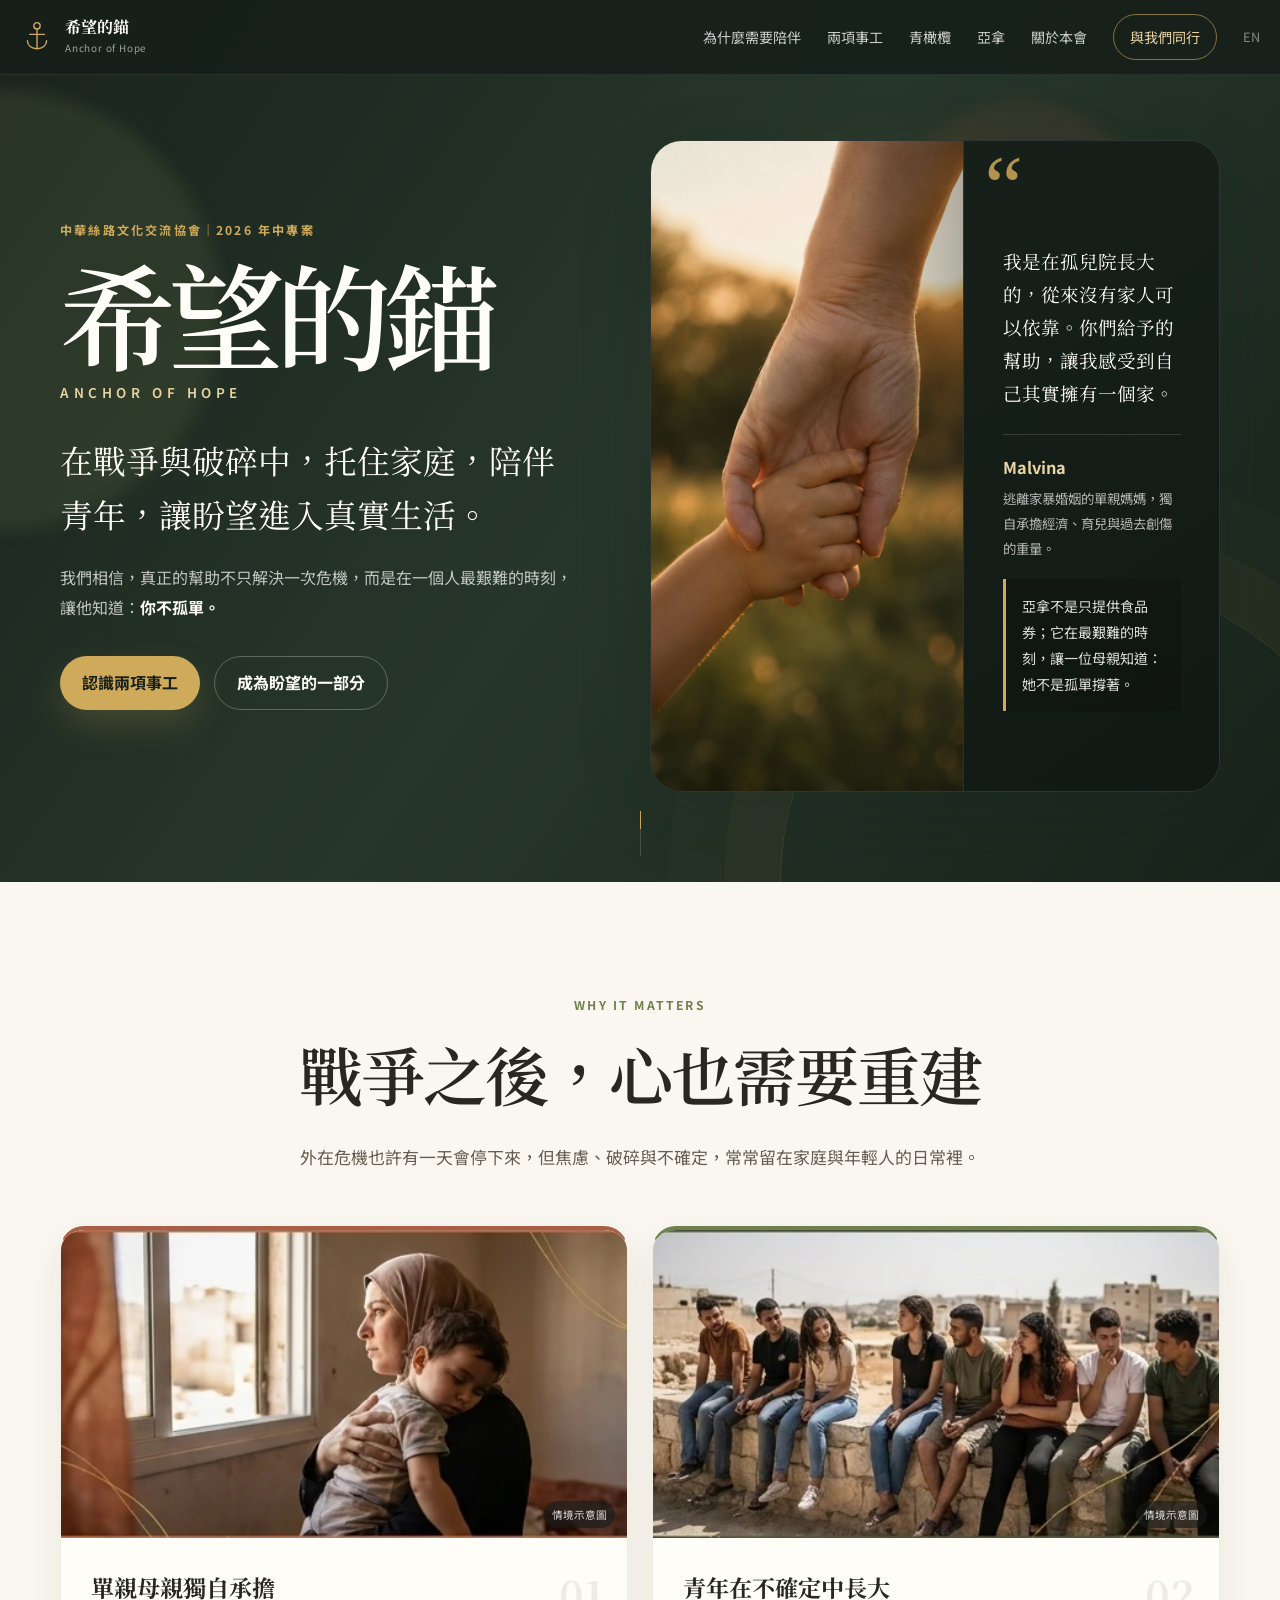
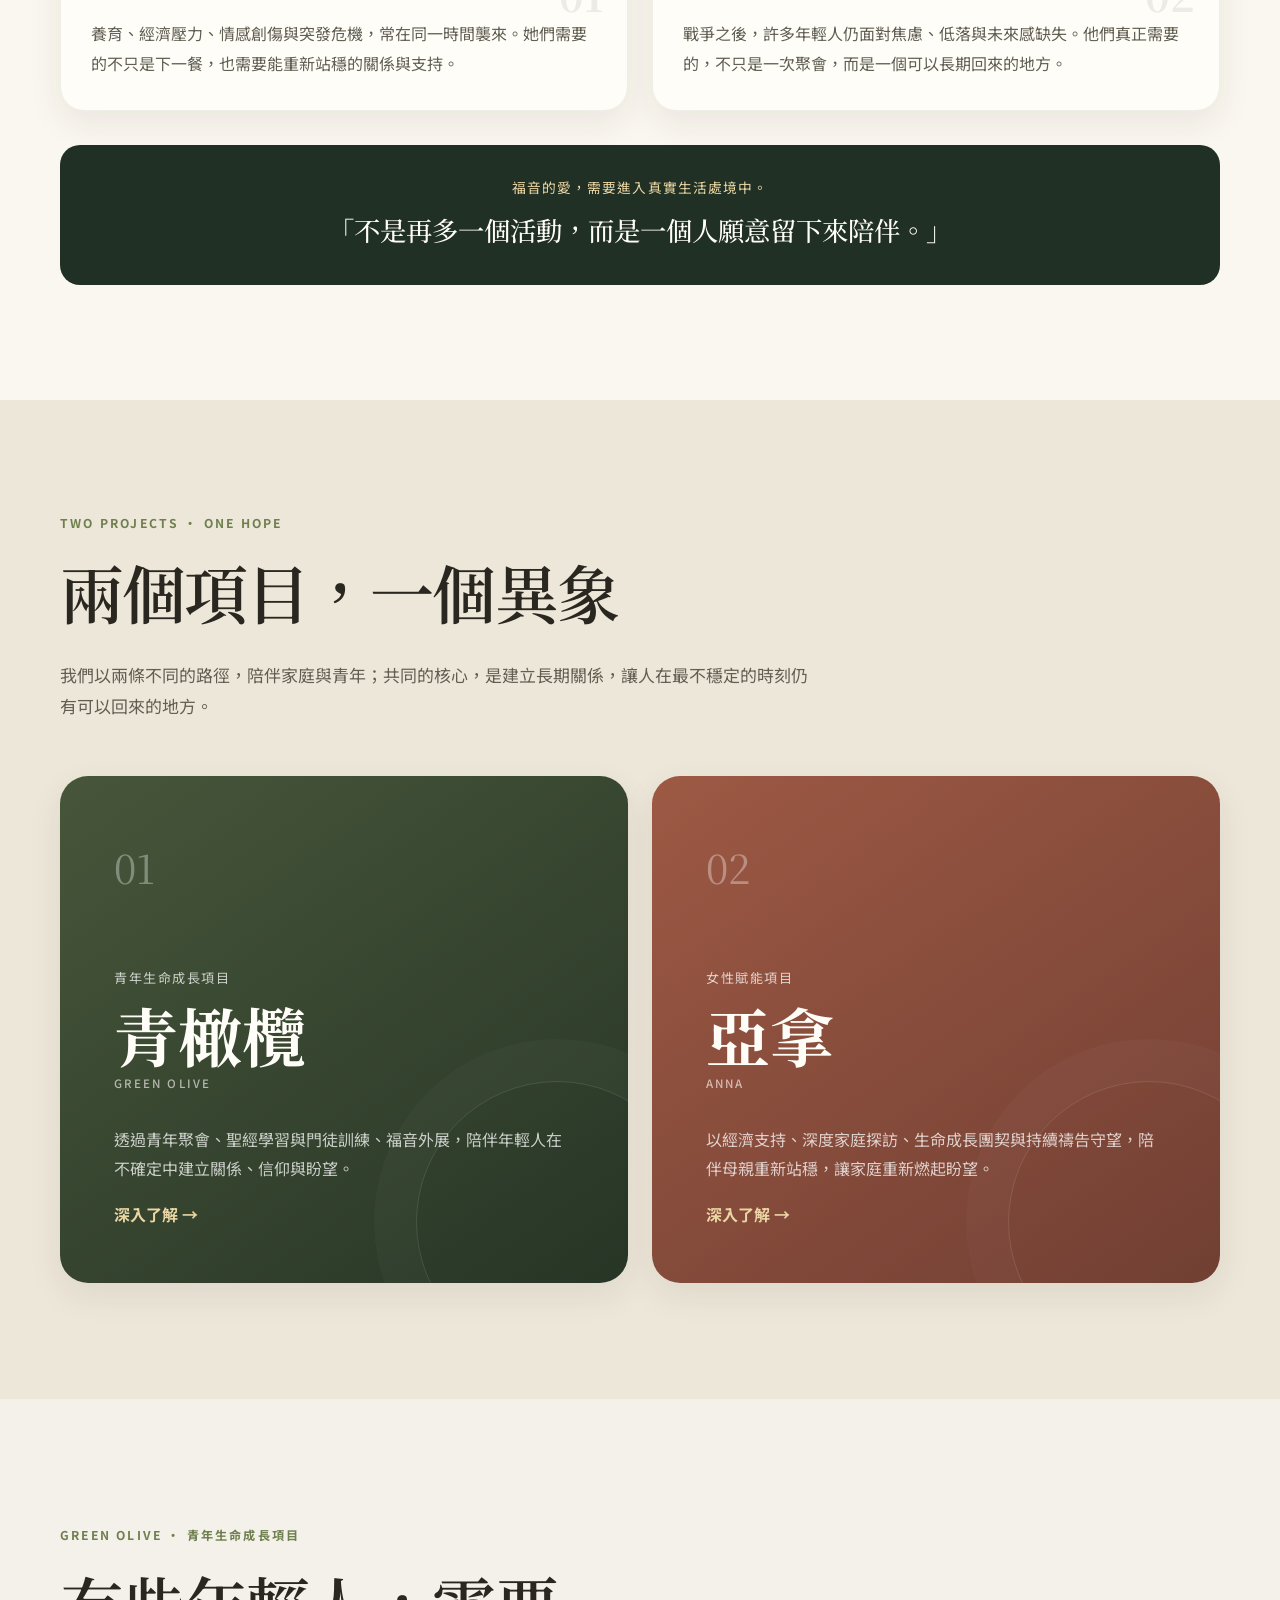
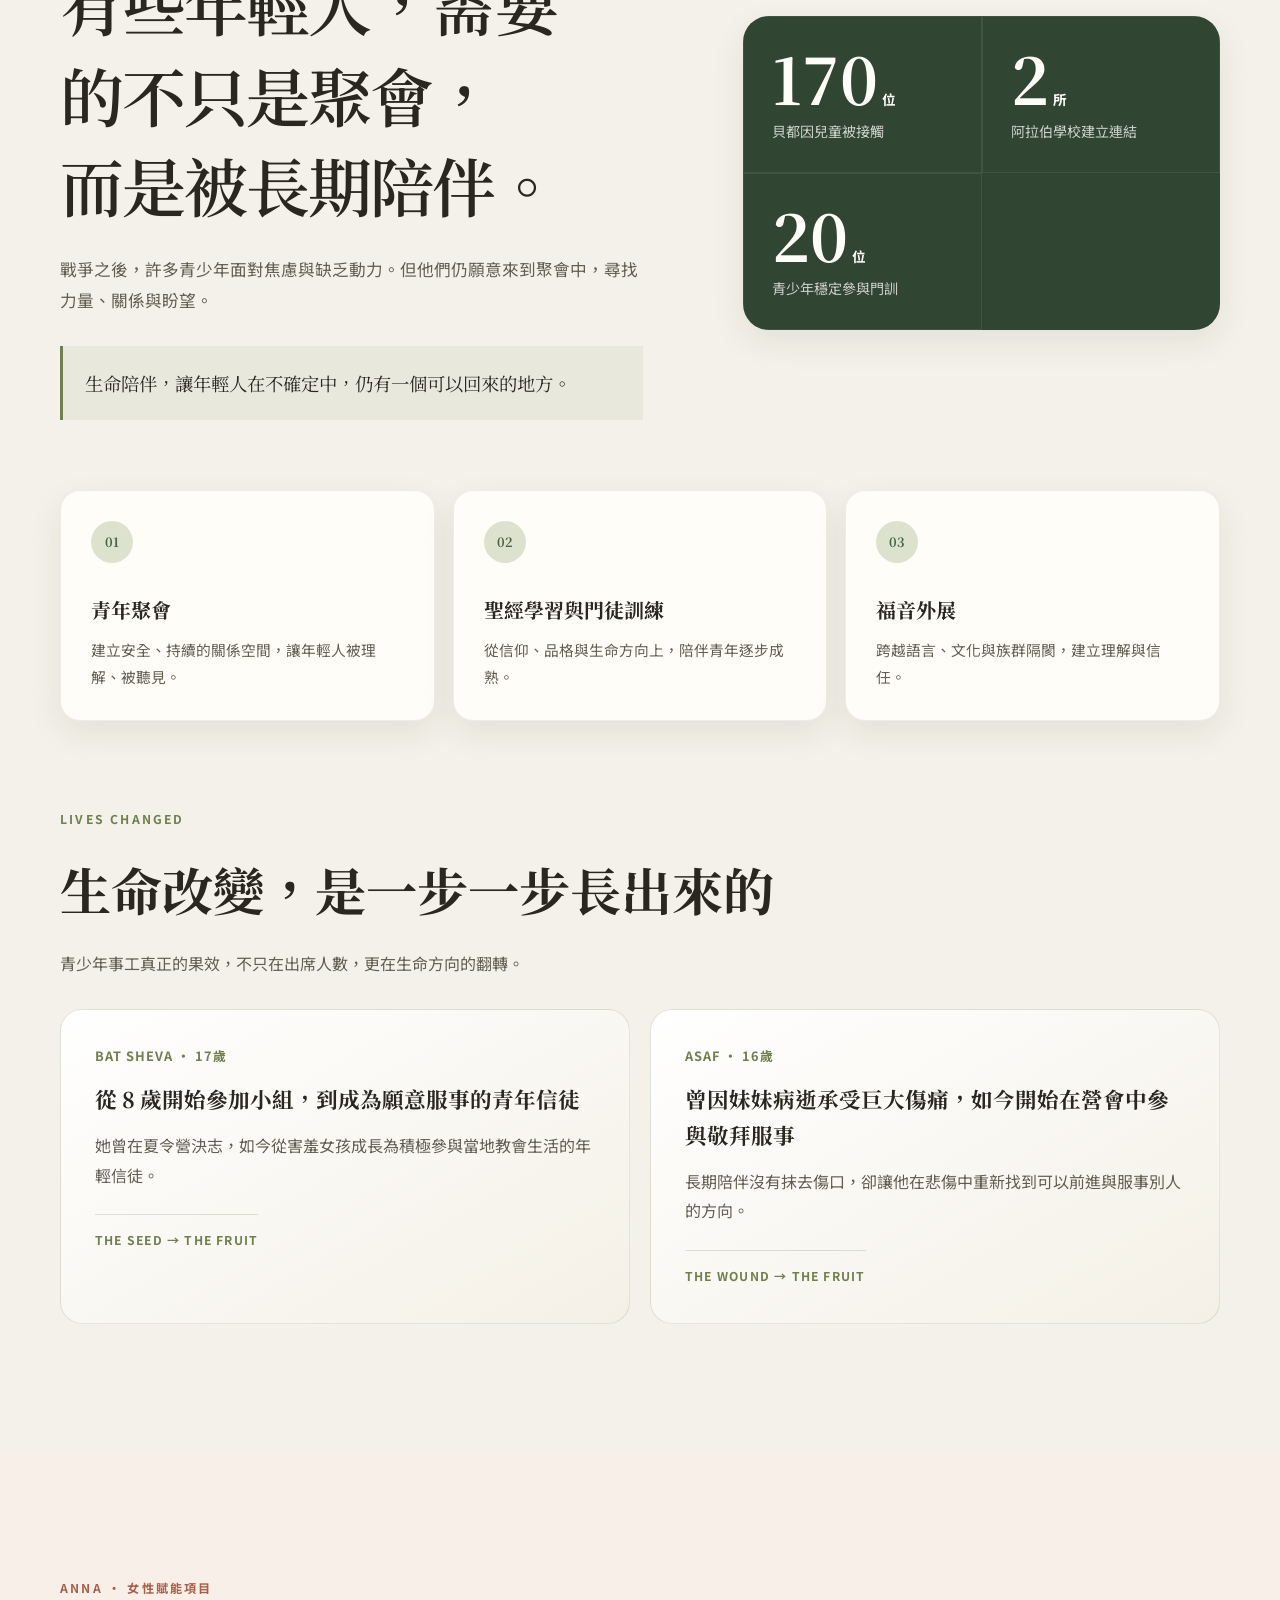
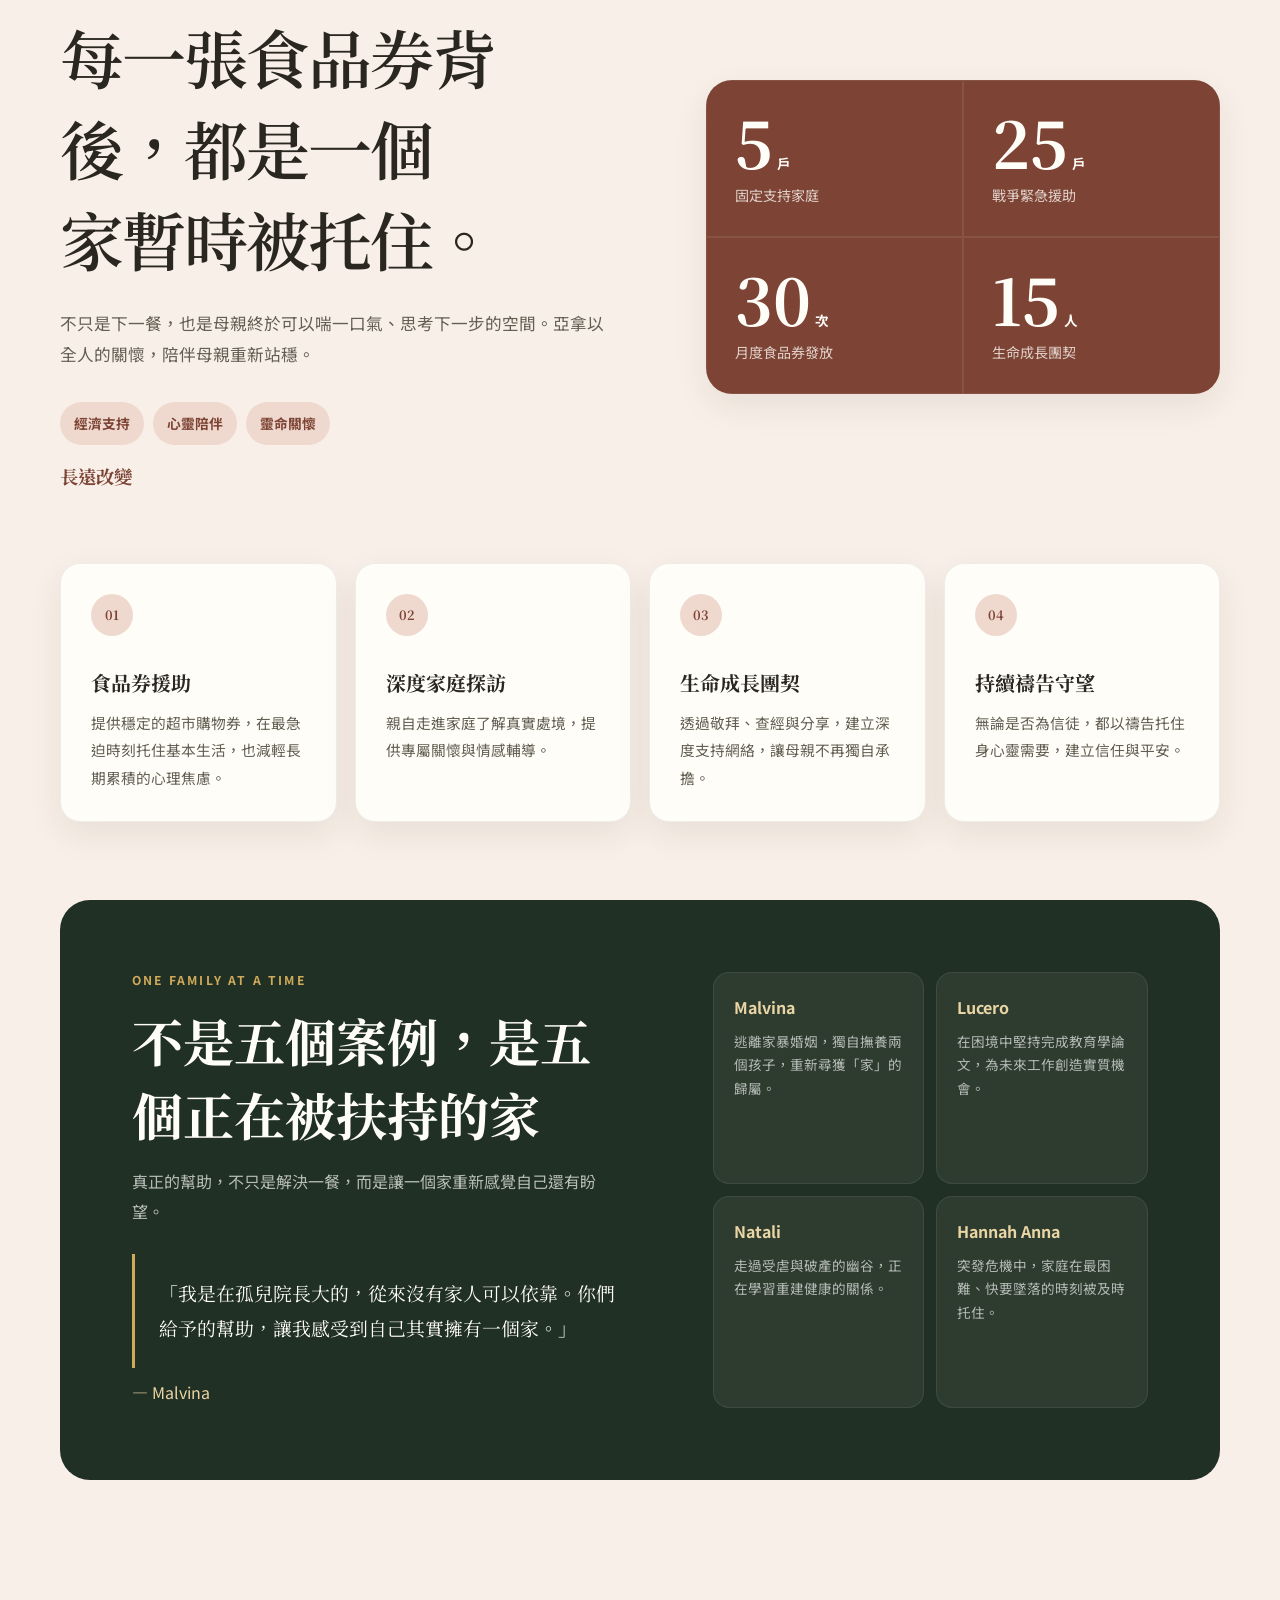
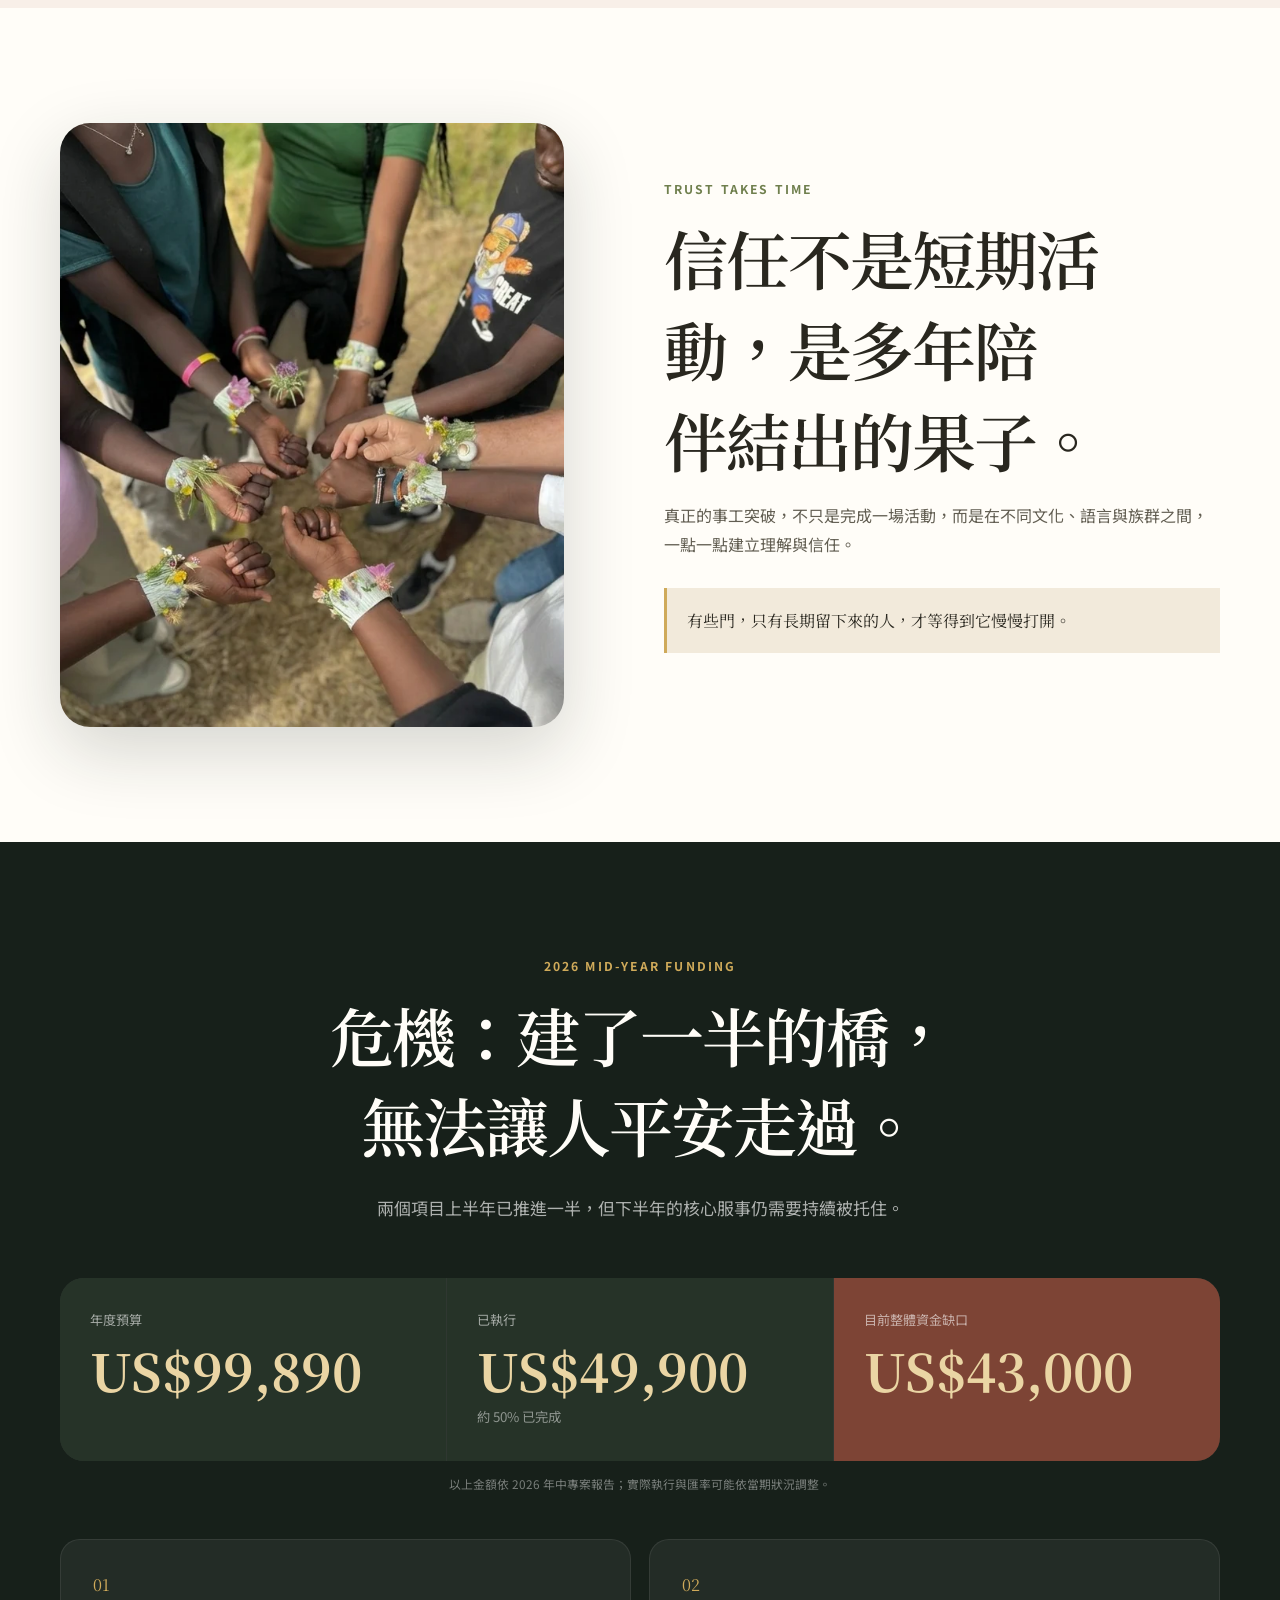
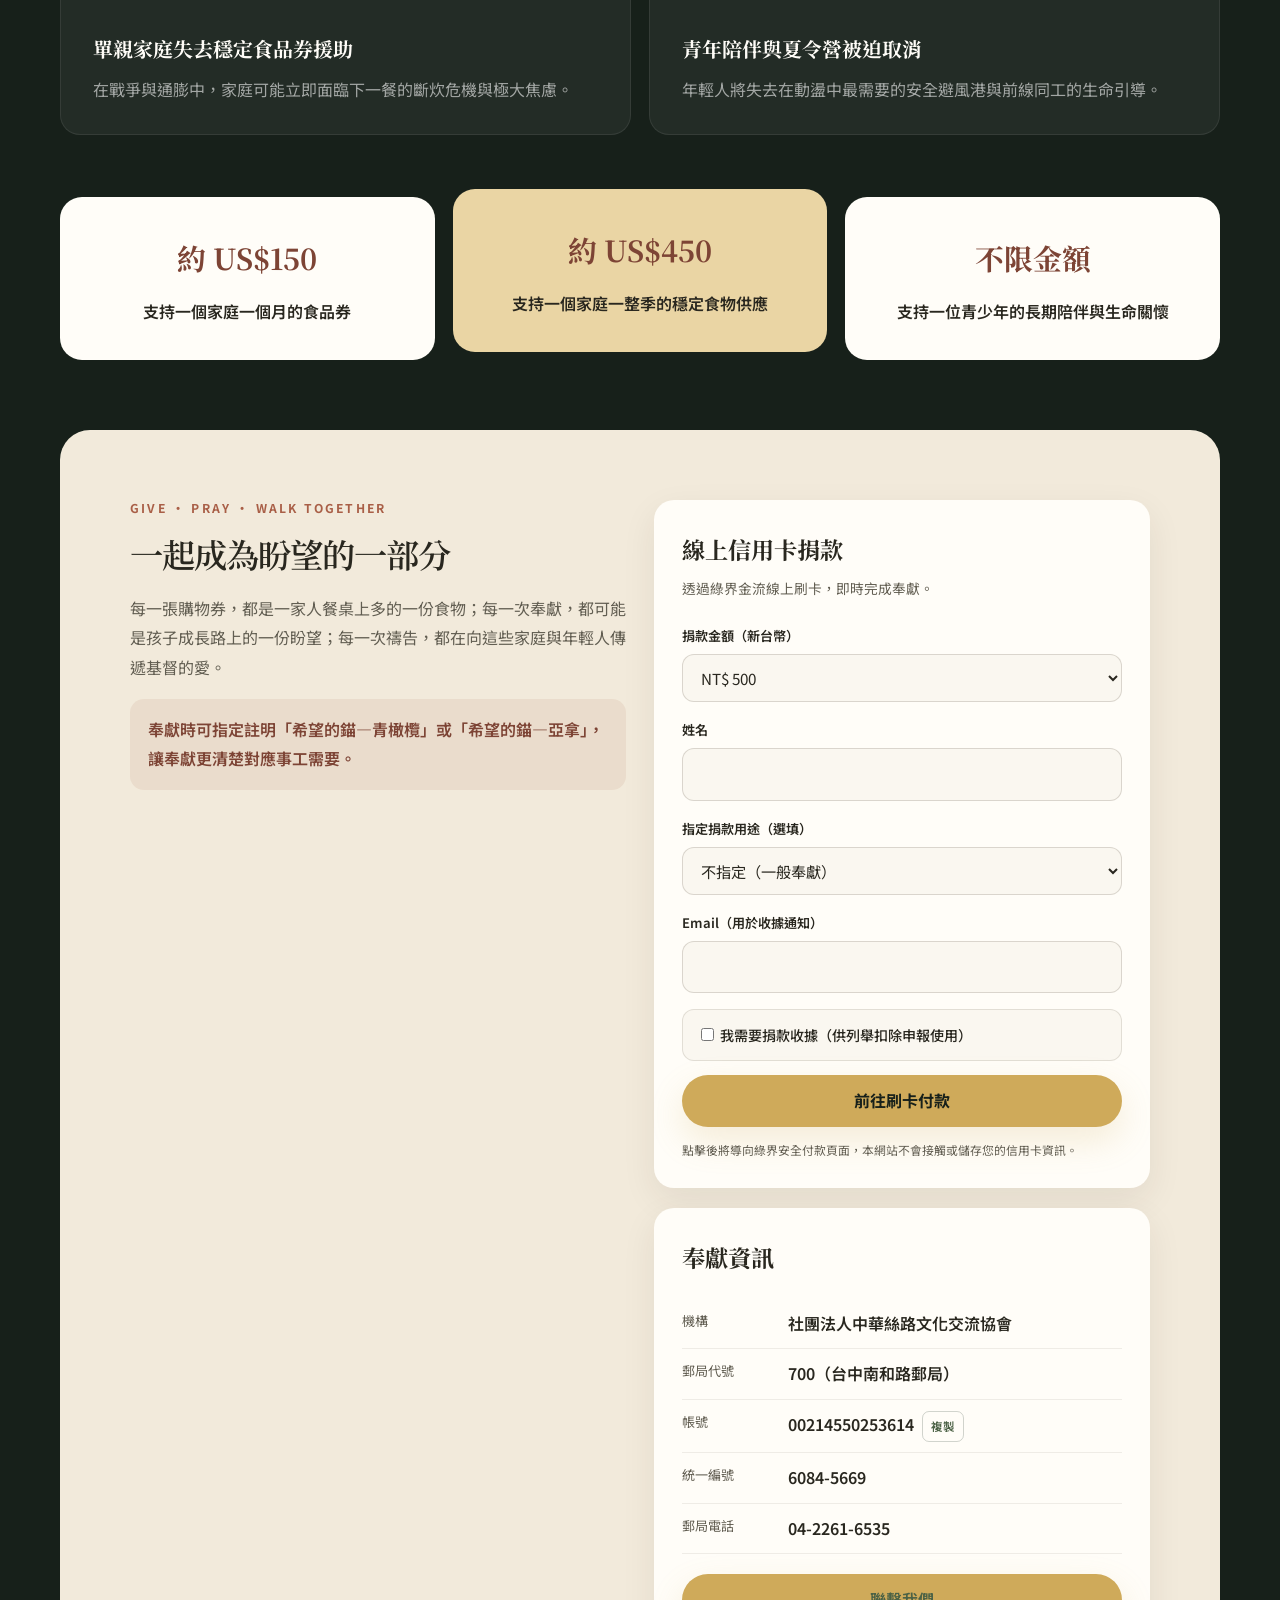
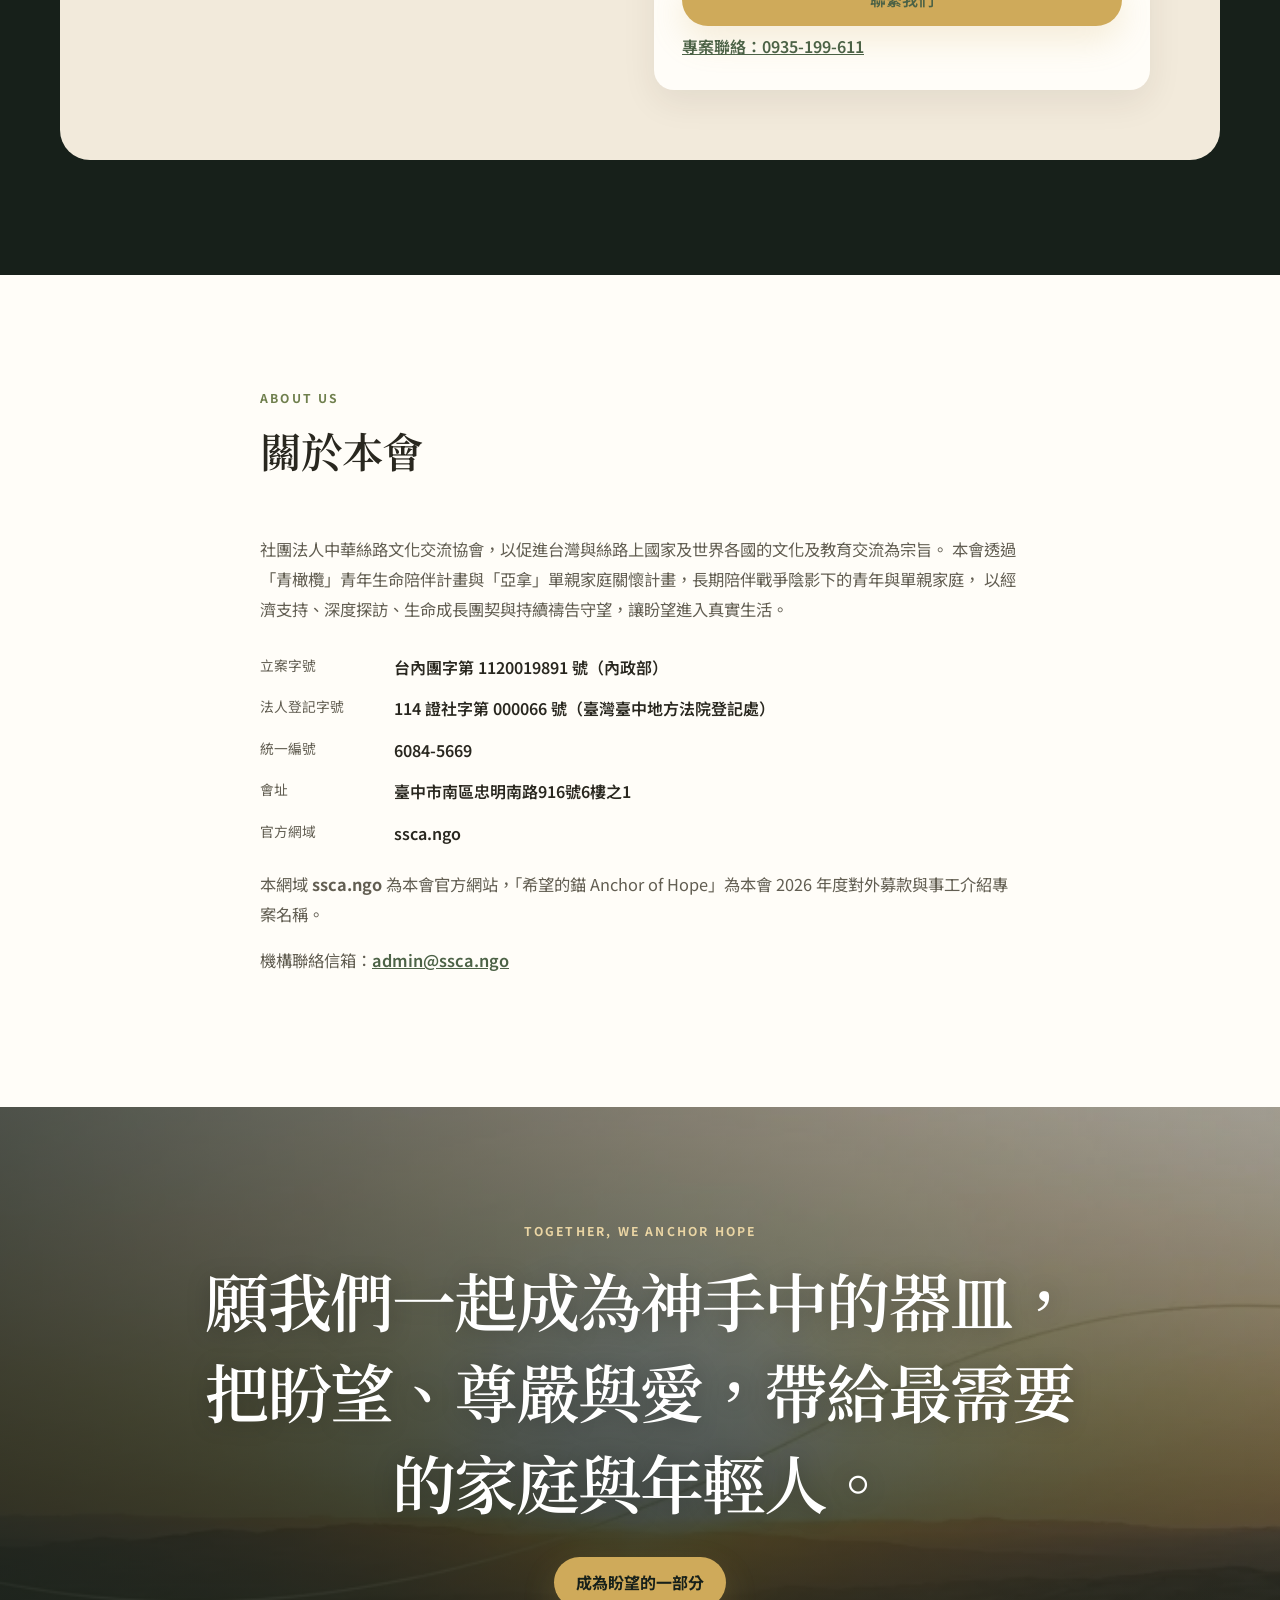
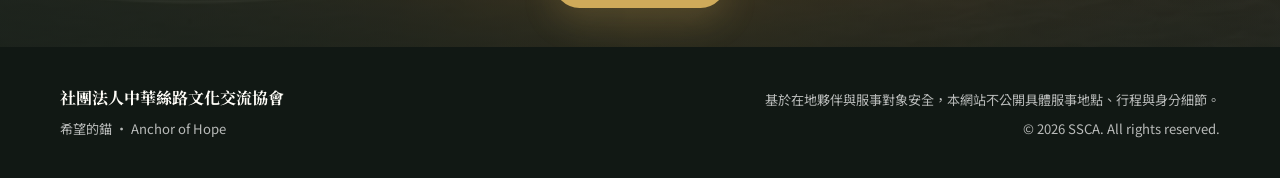
==== commit 726752bc: "Update index.html" ====
--- a/index.html
+++ b/index.html
@@ -422,10 +422,33 @@
           <h2 style="font-size:clamp(1.8rem, 3.6vw, 2.6rem);">關於本會</h2>
         </div>
         <p style="color:var(--ink-soft); font-size:1.02rem;">
-          社團法人中華絲路文化交流協會（統一編號 6084-5669）為依法設立之非營利社團法人，
-          長期關注戰爭陰影下的青年與單親家庭，透過「青橄欖」與「亞拿」兩項核心計畫提供陪伴與支持。
+          社團法人中華絲路文化交流協會，以促進台灣與絲路上國家及世界各國的文化及教育交流為宗旨。
+          本會透過「青橄欖」青年生命陪伴計畫與「亞拿」單親家庭關懷計畫，長期陪伴戰爭陰影下的青年與單親家庭，
+          以經濟支持、深度探訪、生命成長團契與持續禱告守望，讓盼望進入真實生活。
         </p>
-        <p style="color:var(--ink-soft); font-size:1.02rem;">
+        <dl style="margin:28px 0 0; display:grid; gap:12px;">
+          <div style="display:grid; grid-template-columns:120px 1fr; gap:14px;">
+            <dt style="color:var(--ink-soft); font-size:.86rem;">立案字號</dt>
+            <dd style="margin:0; font-weight:600;">台內團字第 1120019891 號（內政部）</dd>
+          </div>
+          <div style="display:grid; grid-template-columns:120px 1fr; gap:14px;">
+            <dt style="color:var(--ink-soft); font-size:.86rem;">法人登記字號</dt>
+            <dd style="margin:0; font-weight:600;">114 證社字第 000066 號（臺灣臺中地方法院登記處）</dd>
+          </div>
+          <div style="display:grid; grid-template-columns:120px 1fr; gap:14px;">
+            <dt style="color:var(--ink-soft); font-size:.86rem;">統一編號</dt>
+            <dd style="margin:0; font-weight:600;">6084-5669</dd>
+          </div>
+          <div style="display:grid; grid-template-columns:120px 1fr; gap:14px;">
+            <dt style="color:var(--ink-soft); font-size:.86rem;">會址</dt>
+            <dd style="margin:0; font-weight:600;">臺中市南區忠明南路916號6樓之1</dd>
+          </div>
+          <div style="display:grid; grid-template-columns:120px 1fr; gap:14px;">
+            <dt style="color:var(--ink-soft); font-size:.86rem;">官方網域</dt>
+            <dd style="margin:0; font-weight:600;">ssca.ngo</dd>
+          </div>
+        </dl>
+        <p style="color:var(--ink-soft); font-size:1.02rem; margin-top:20px;">
           本網域 <strong>ssca.ngo</strong> 為本會官方網站，「希望的錨 Anchor of Hope」為本會 2026 年度對外募款與事工介紹專案名稱。
         </p>
         <p style="color:var(--ink-soft); font-size:1.02rem;">
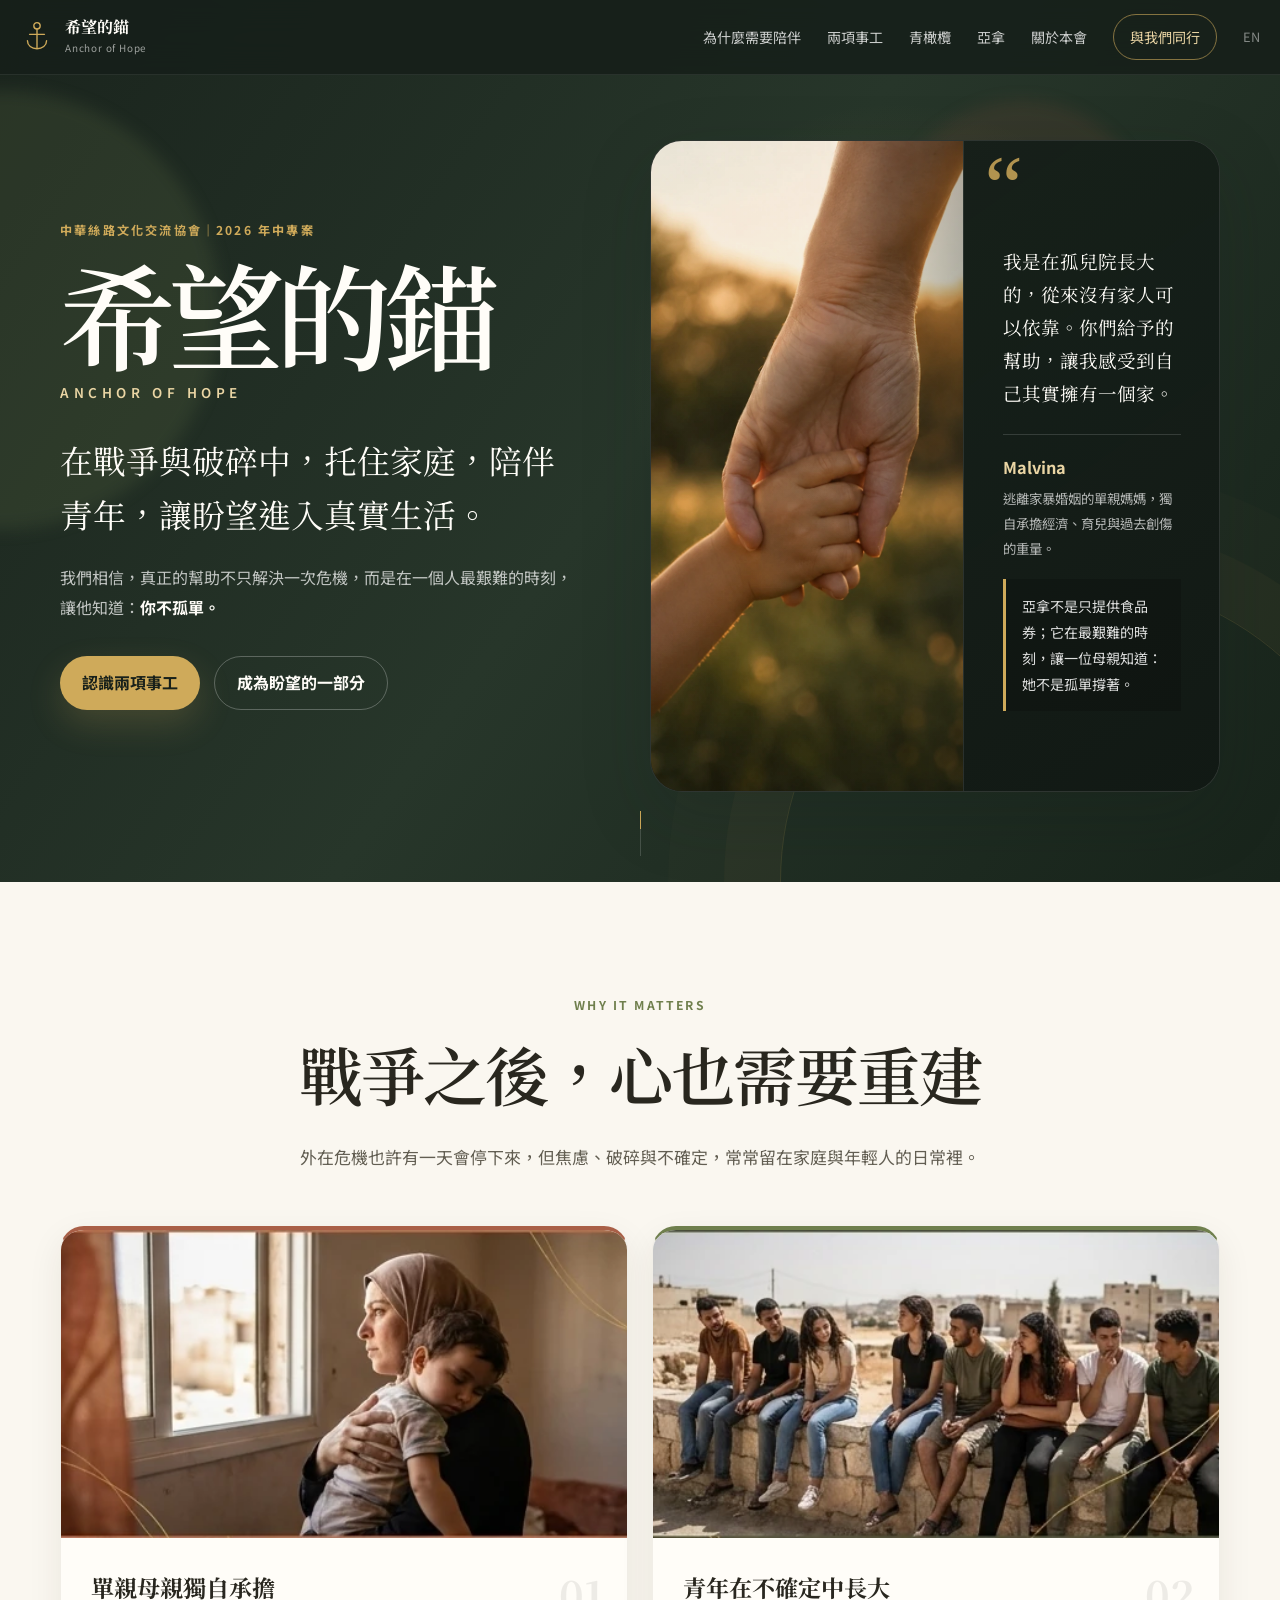
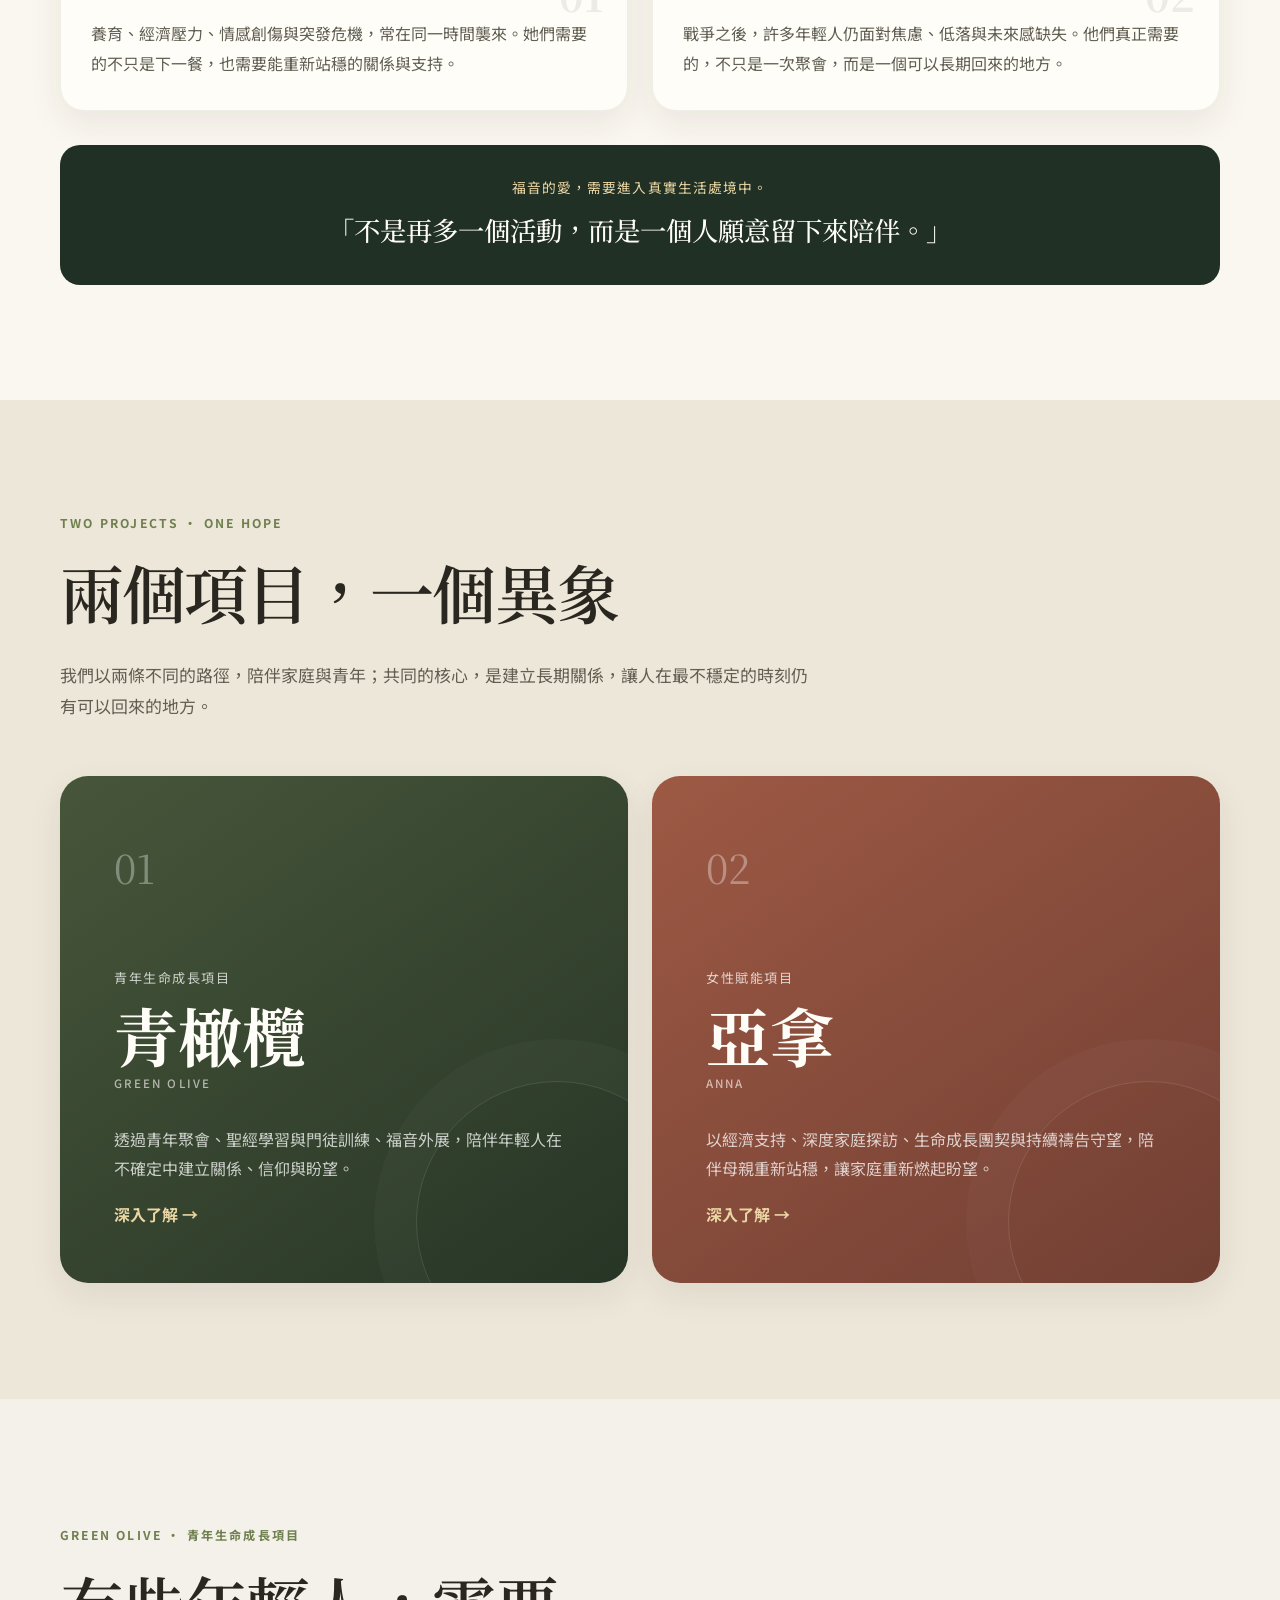
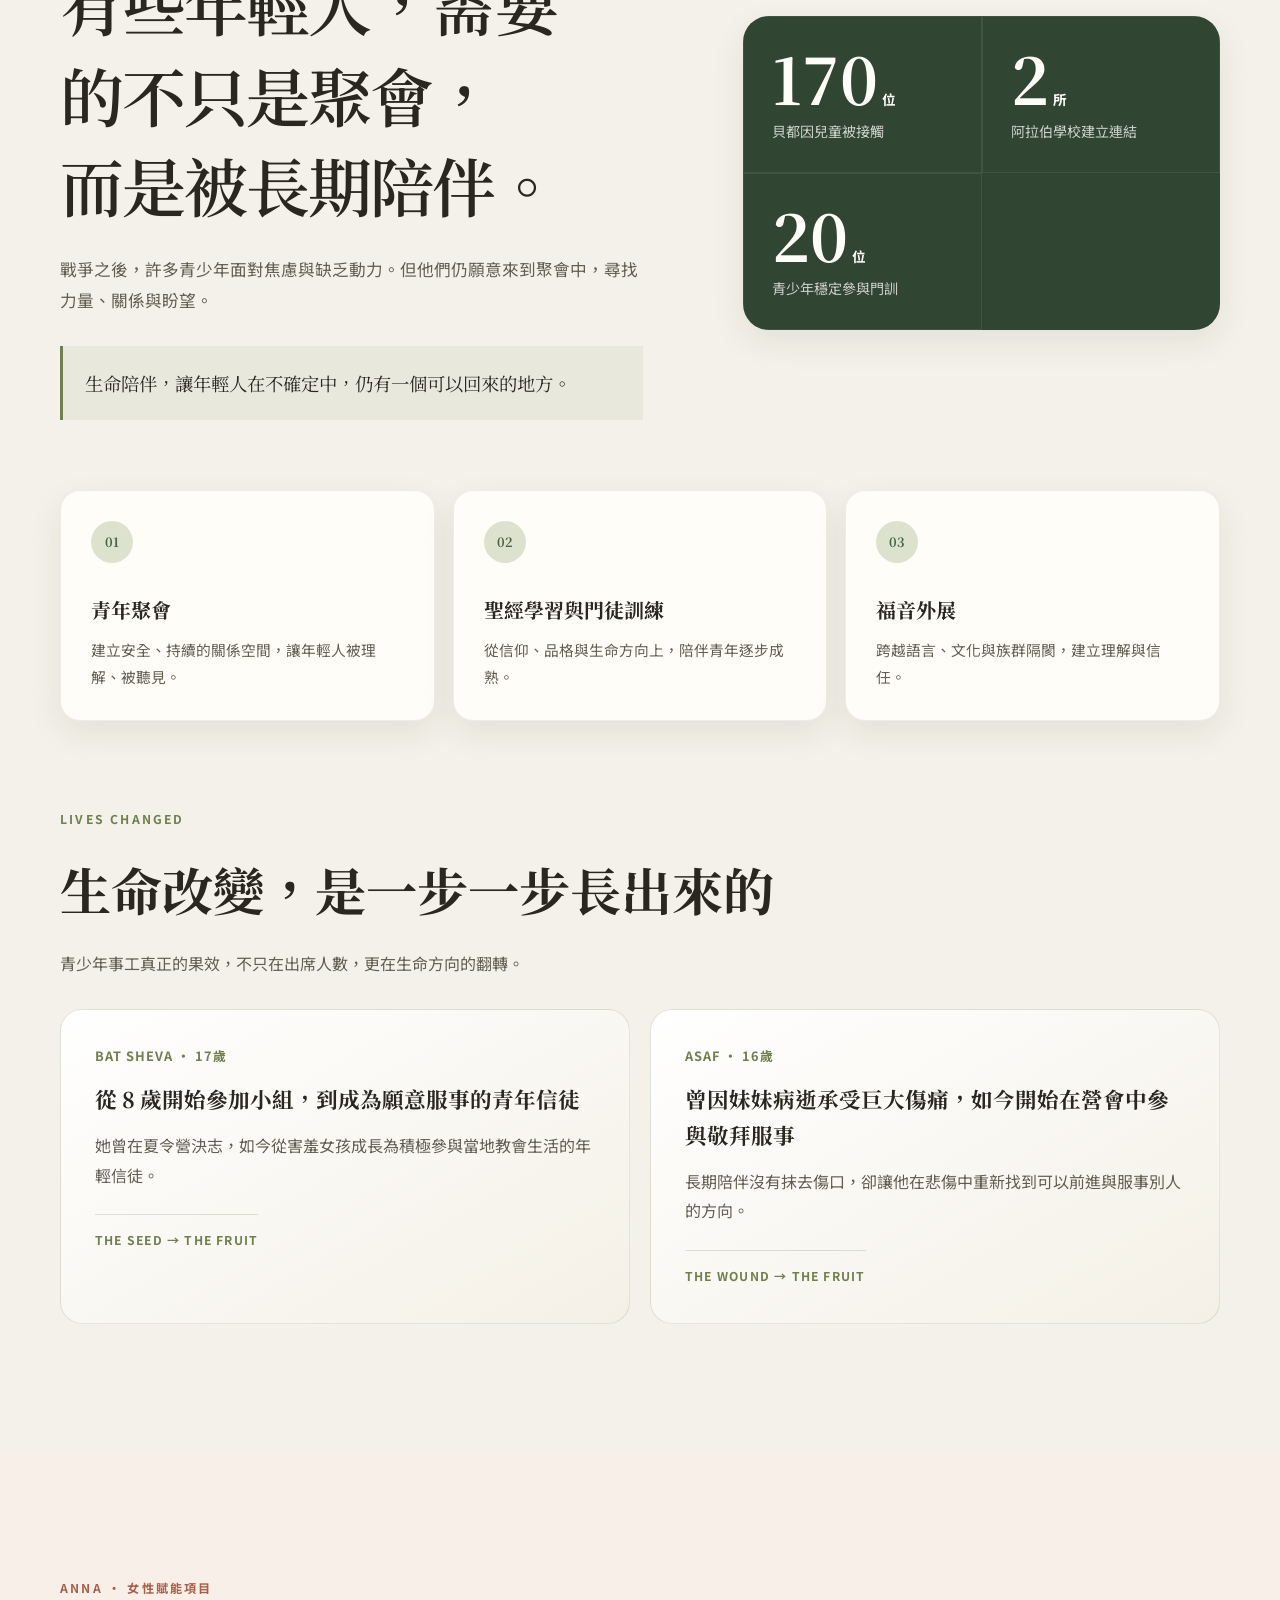
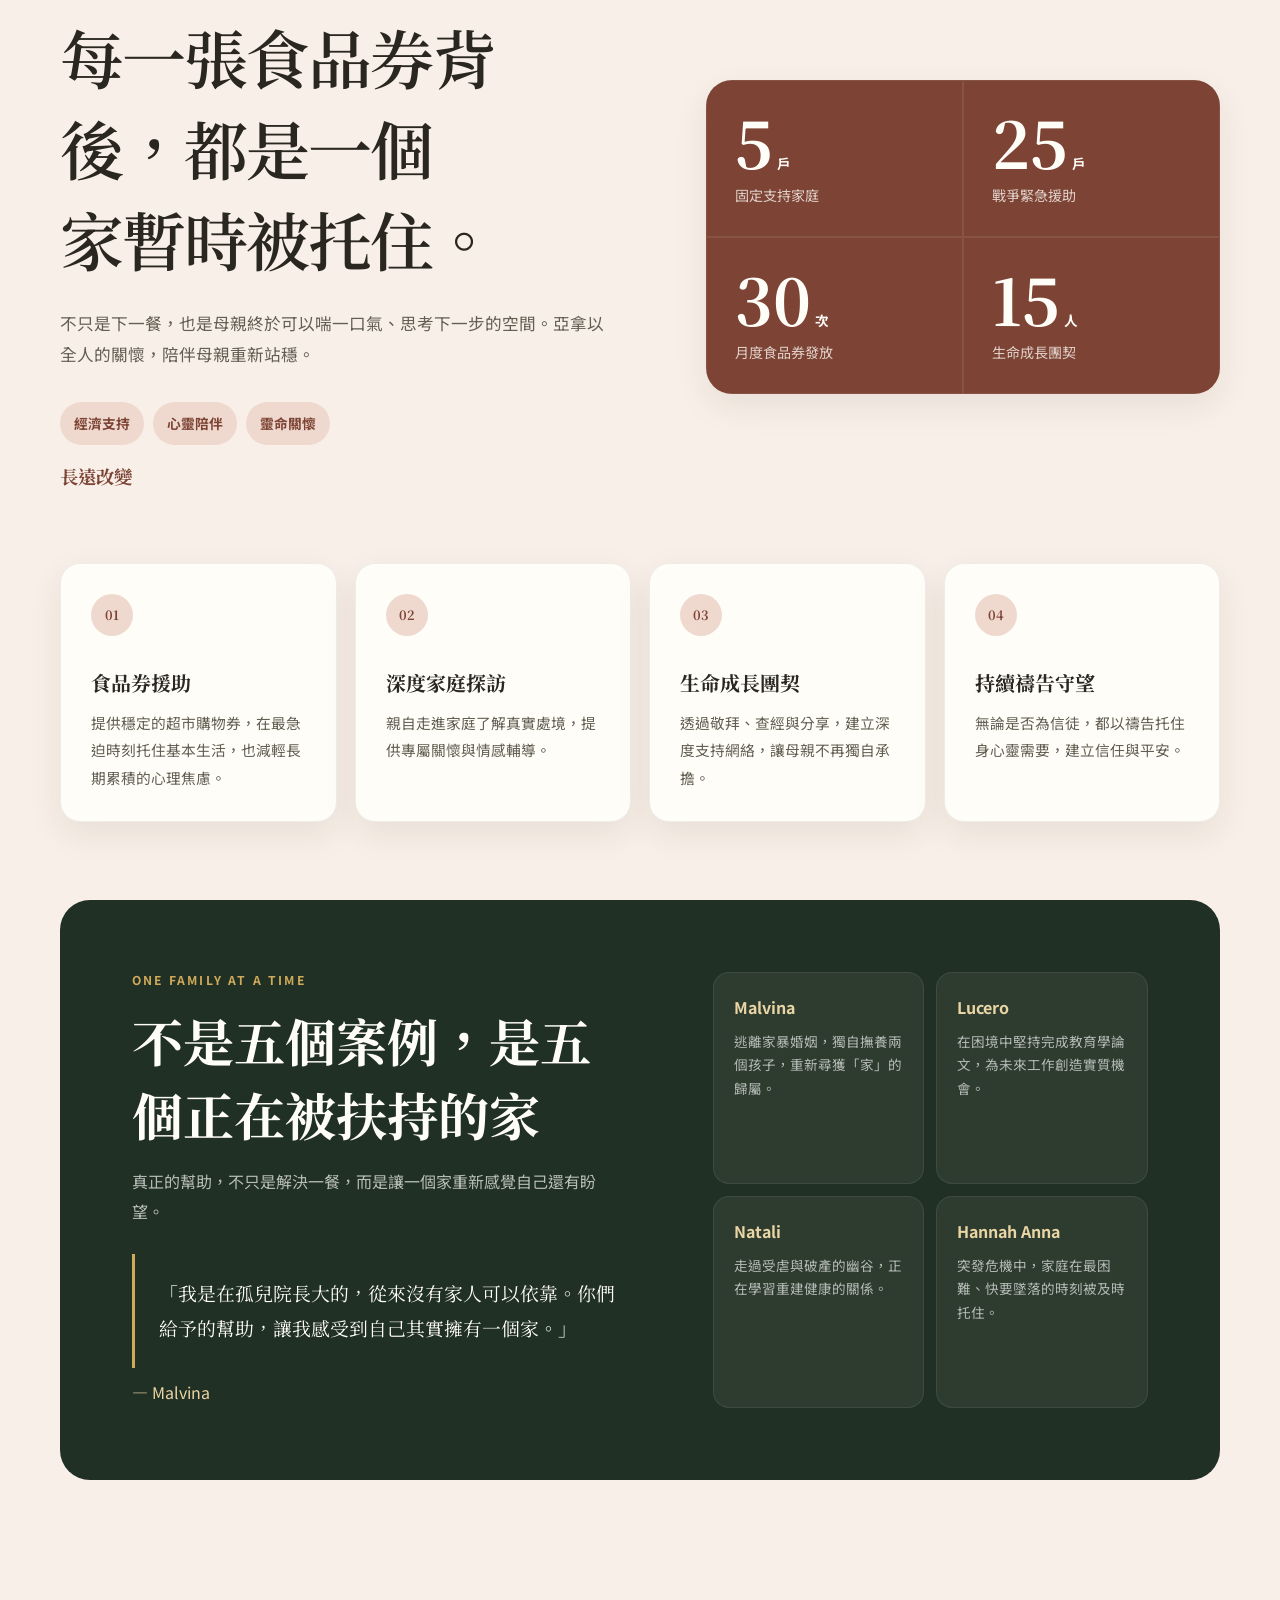
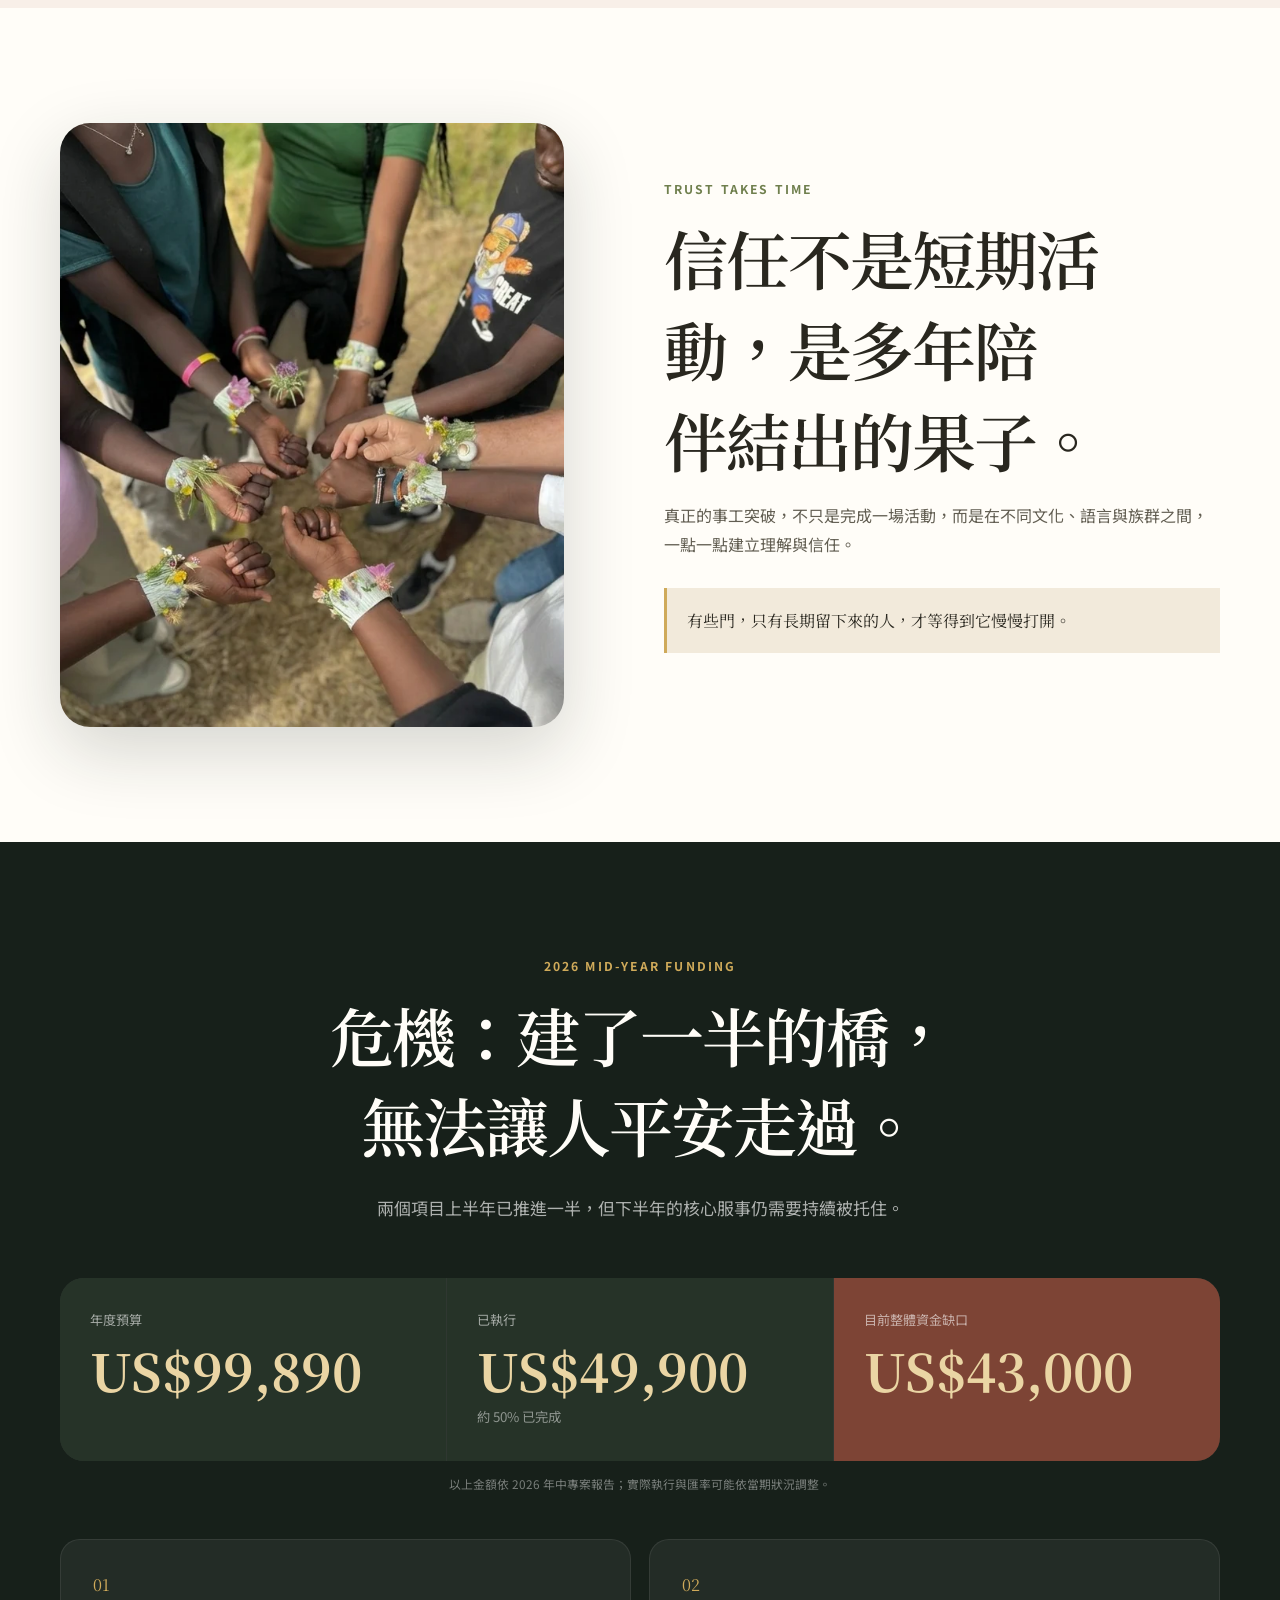
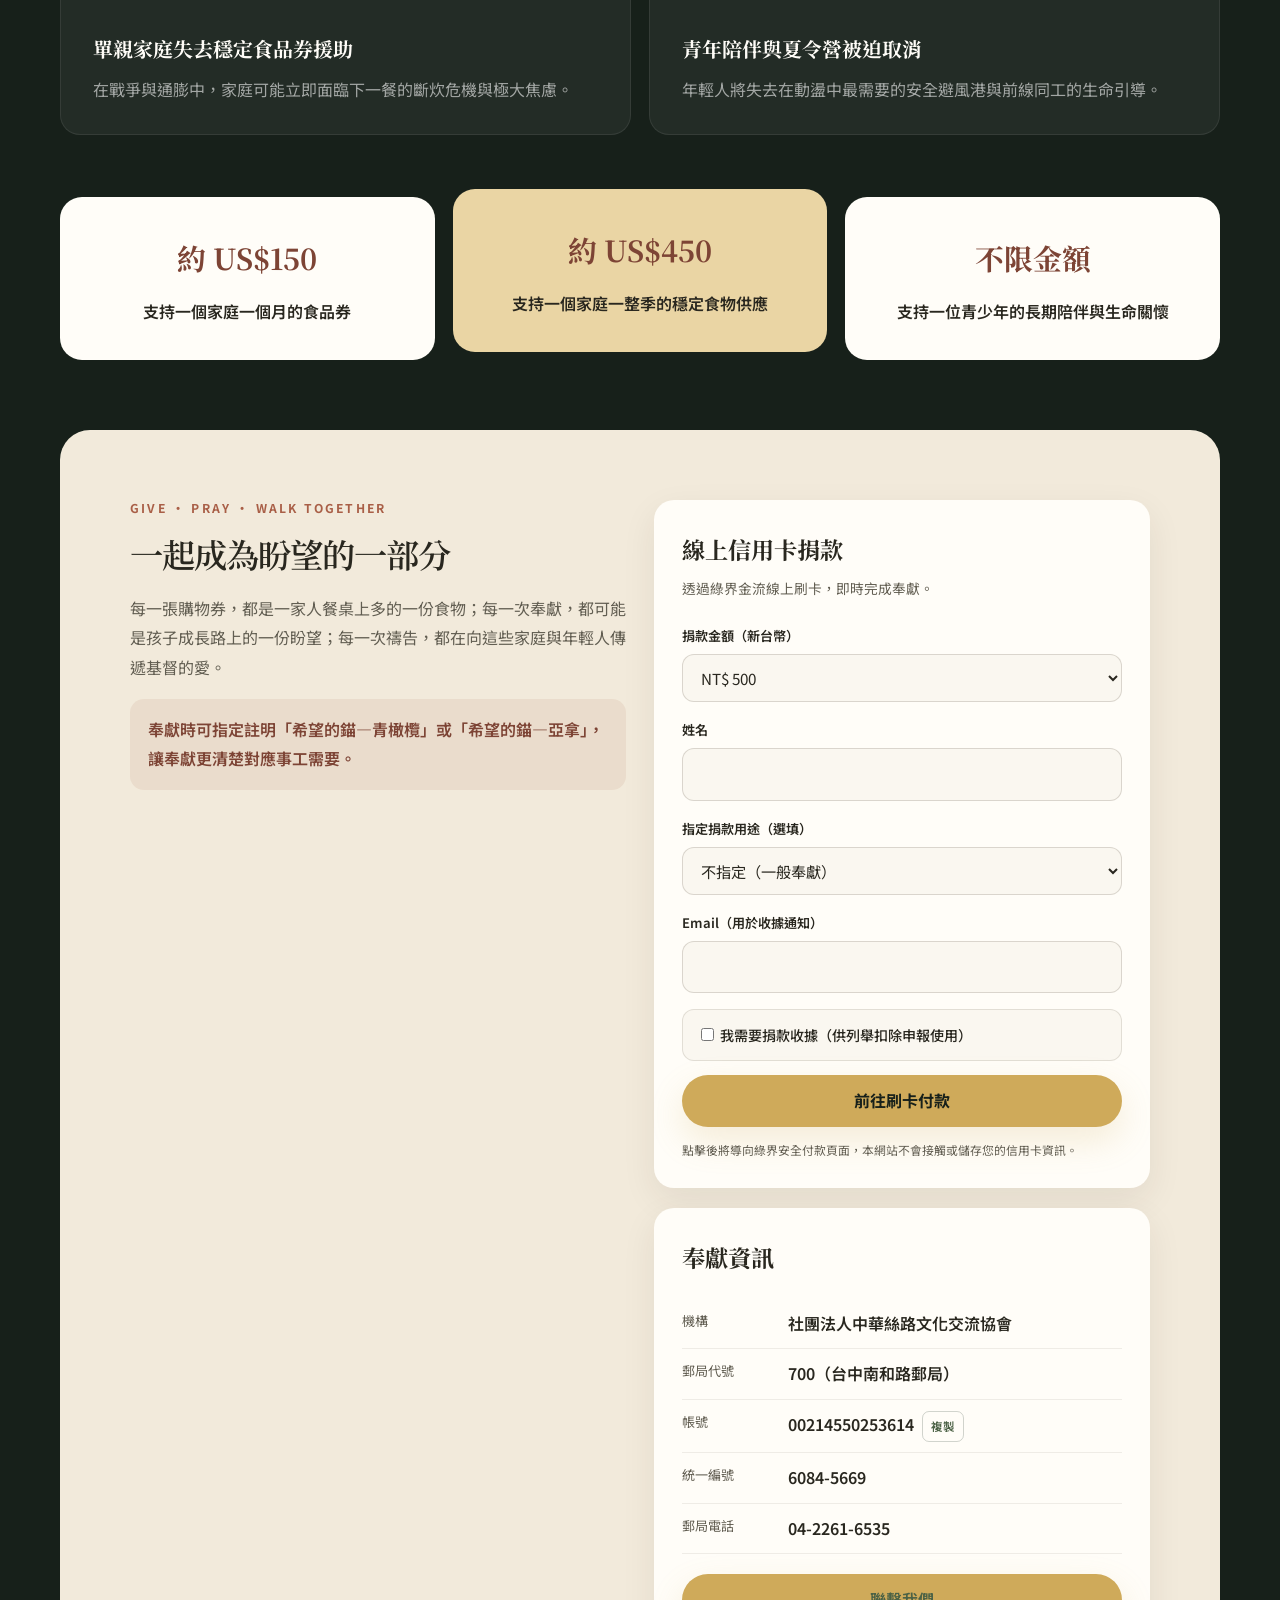
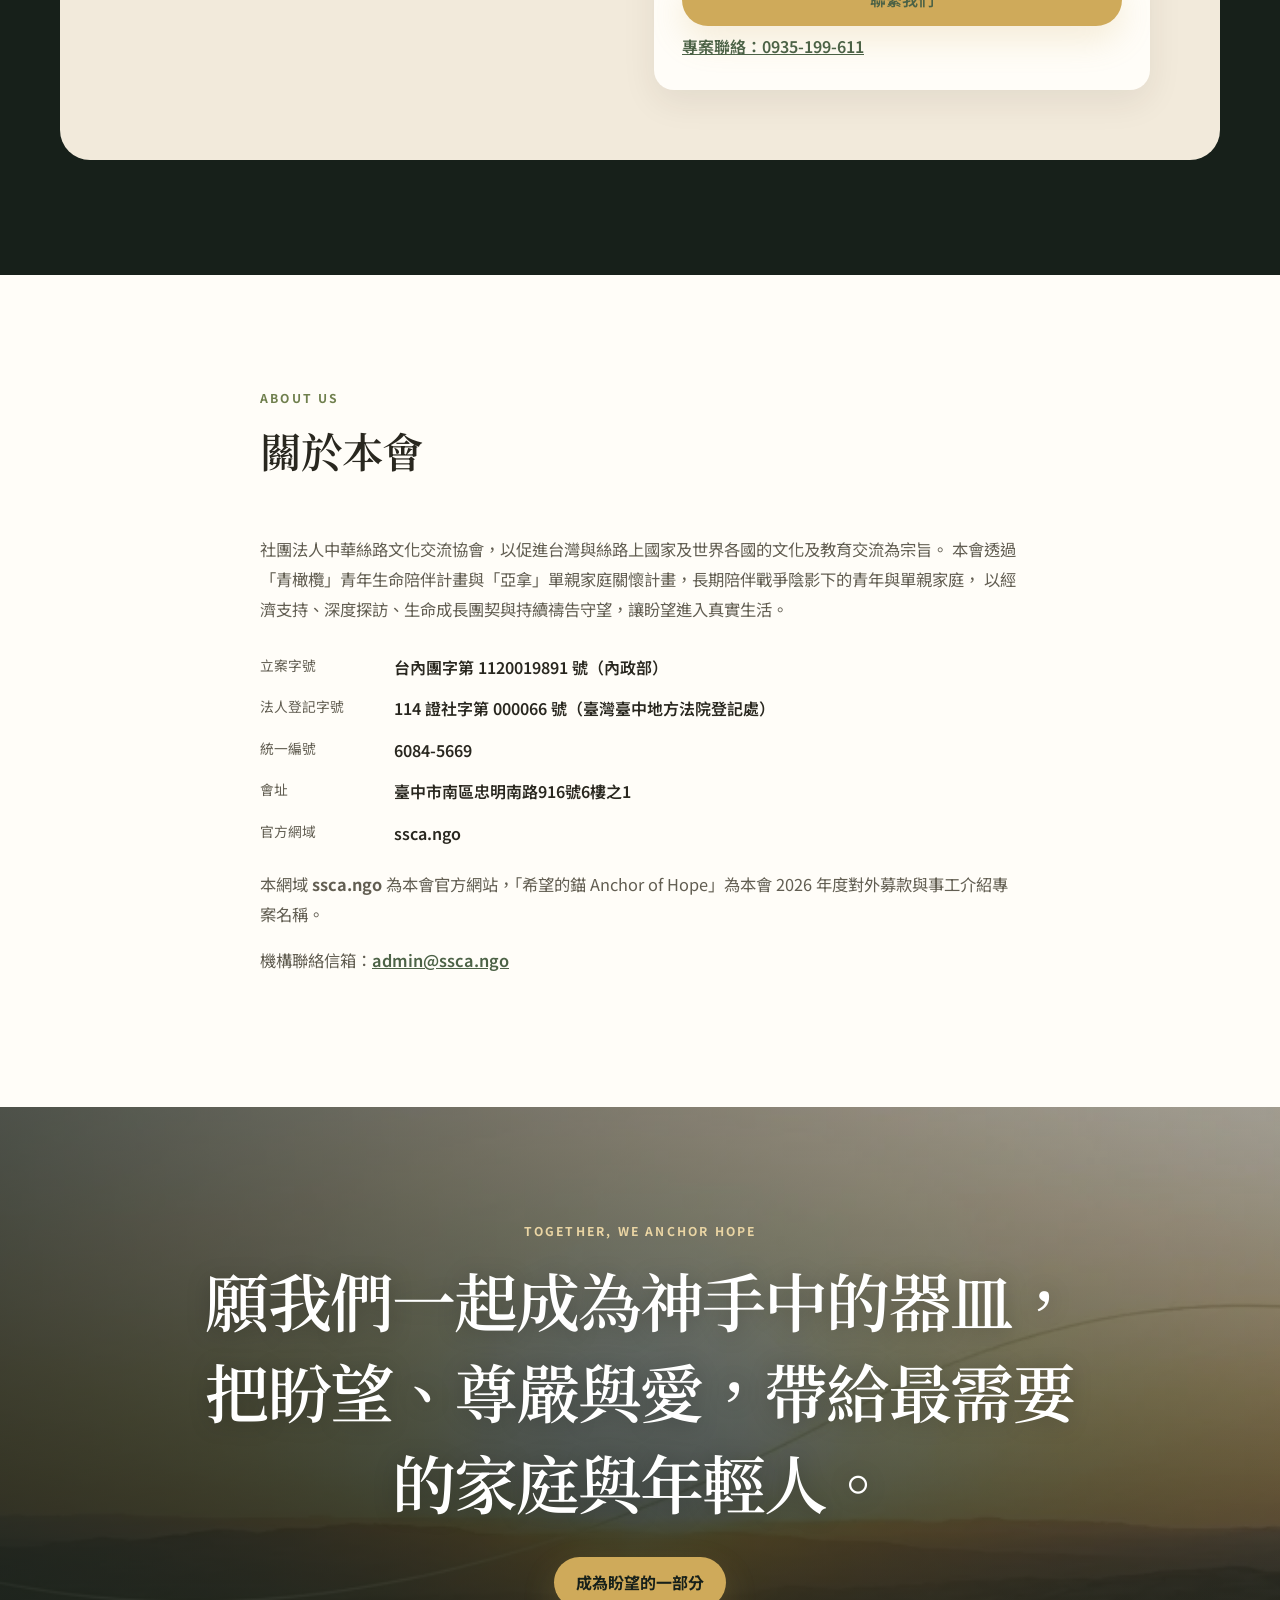
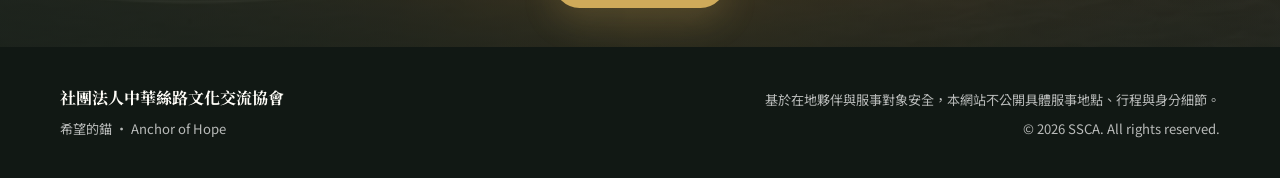
==== commit fe78ade4: "Update index.html" ====
--- a/index.html
+++ b/index.html
@@ -102,8 +102,7 @@
         <div class="context-grid">
           <article class="context-card anna-tone reveal">
             <div class="context-image-wrap">
-              <img src="context-mother-child.webp" alt="母親抱著孩子的情境示意圖" loading="lazy" />
-              <span class="image-label">情境示意圖</span>
+              <img src="context-mother-child.webp" alt="亞拿計畫實際服事家庭合照（已進行臉部馬賽克處理以保護隱私）" loading="lazy" />
             </div>
             <div class="context-content">
               <span class="context-icon" aria-hidden="true">01</span>
@@ -114,8 +113,7 @@
 
           <article class="context-card olive-tone reveal delay-1">
             <div class="context-image-wrap">
-              <img src="context-youth.webp" alt="青年聚集談話的情境示意圖" loading="lazy" />
-              <span class="image-label">情境示意圖</span>
+              <img src="context-youth.webp" alt="青橄欖計畫實際青年聚會活動（已進行臉部馬賽克處理以保護隱私）" loading="lazy" />
             </div>
             <div class="context-content">
               <span class="context-icon" aria-hidden="true">02</span>
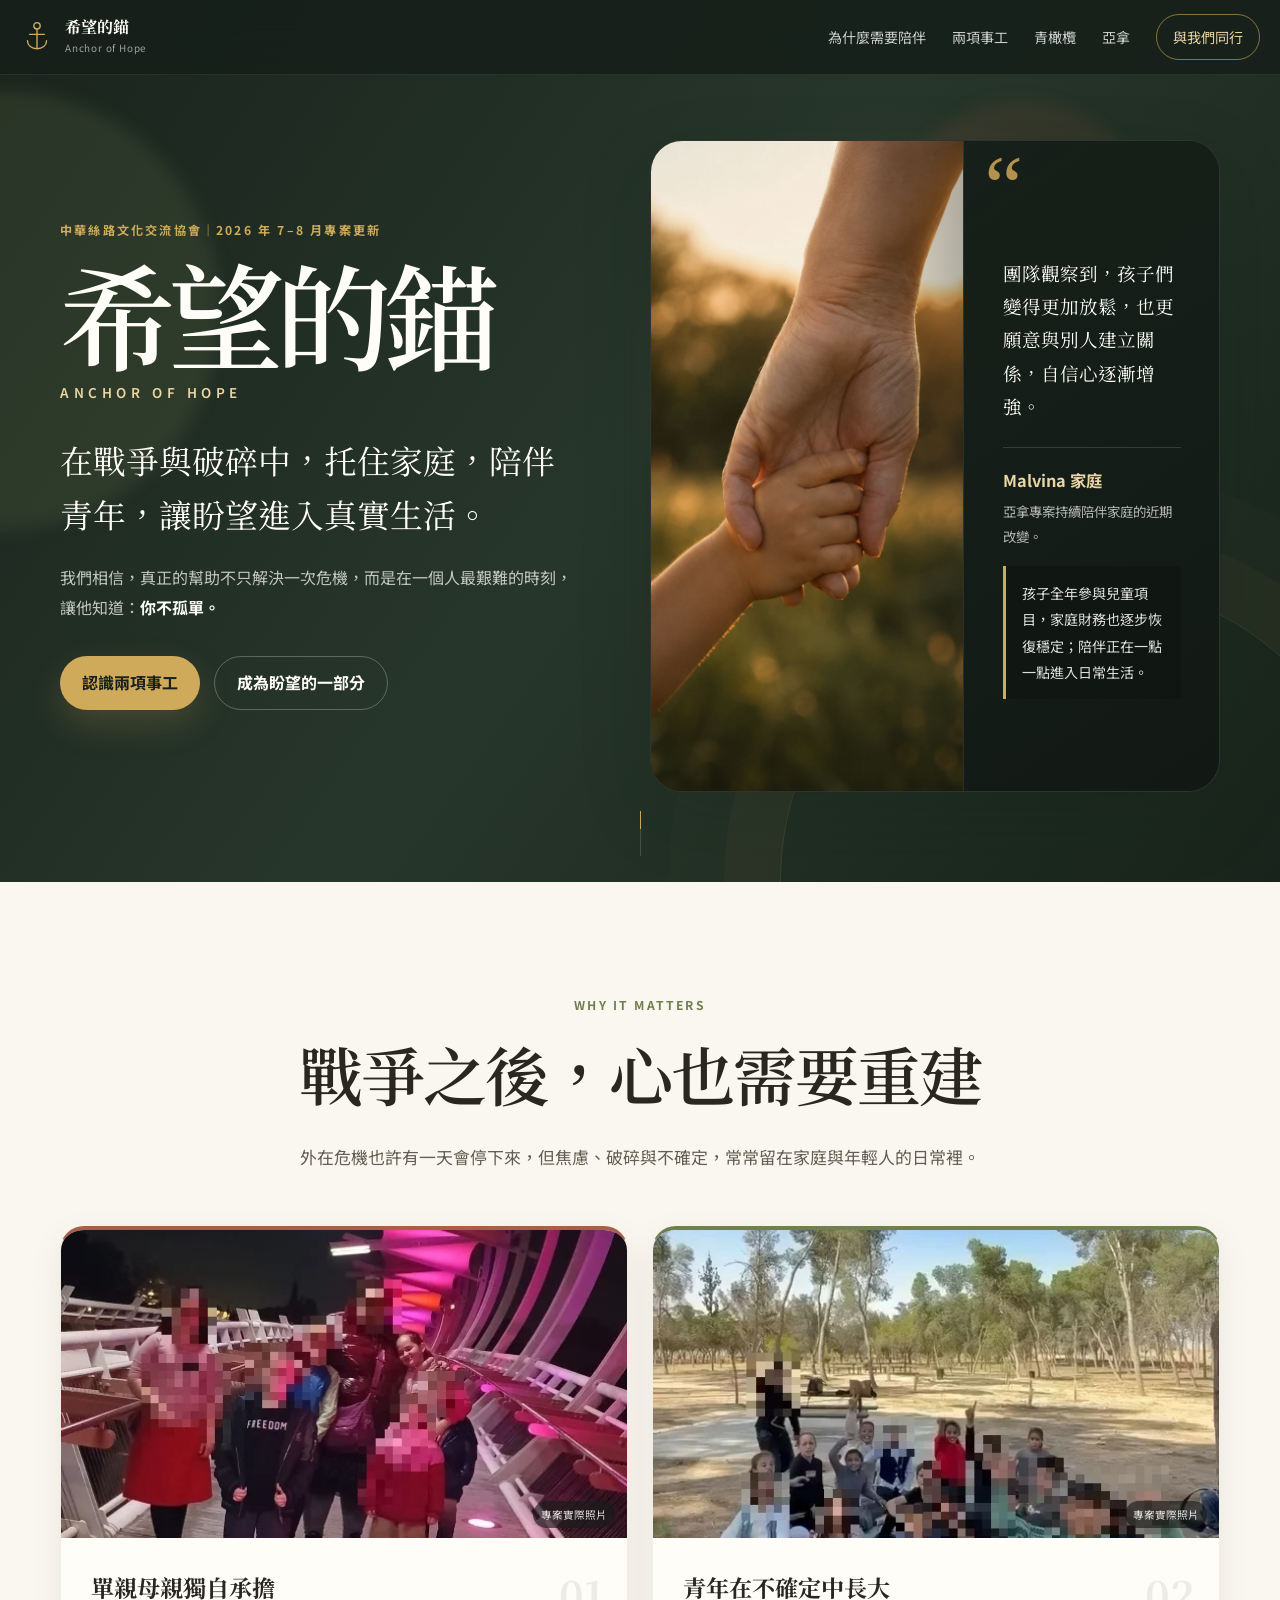
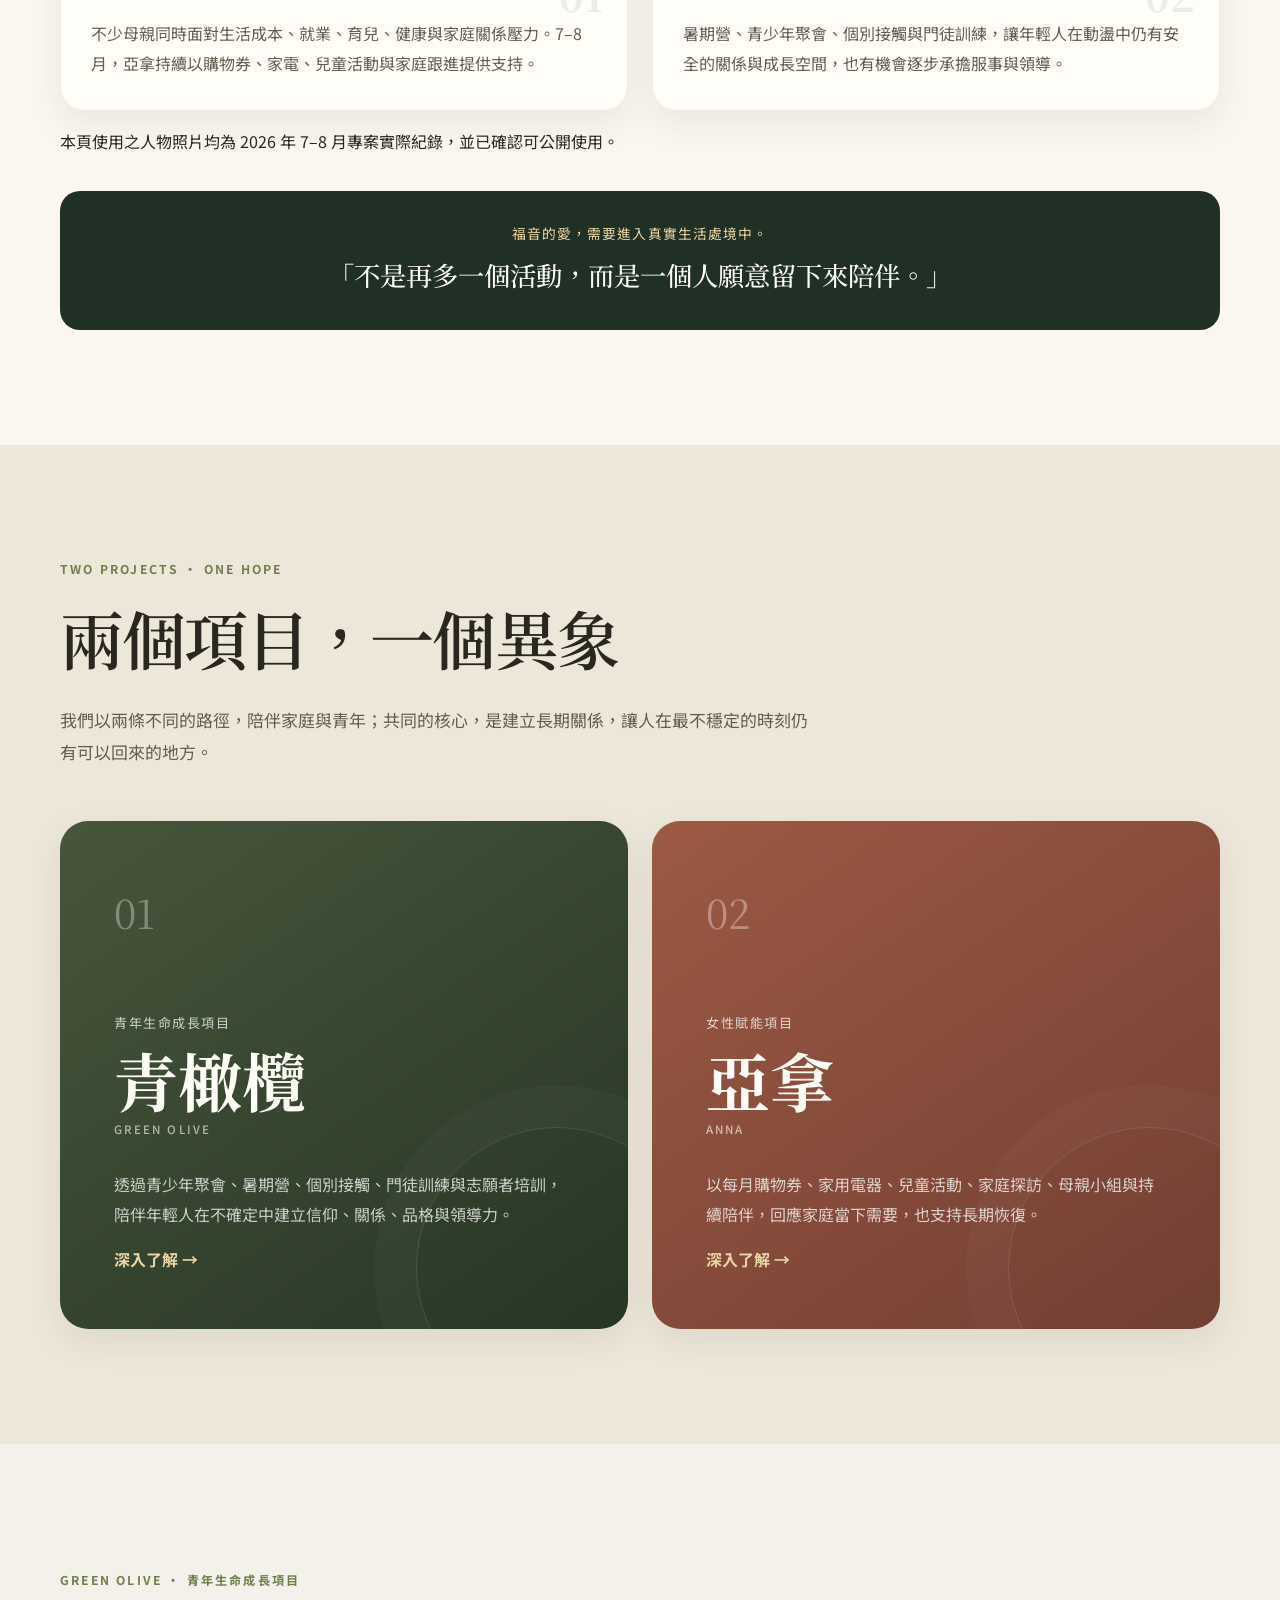
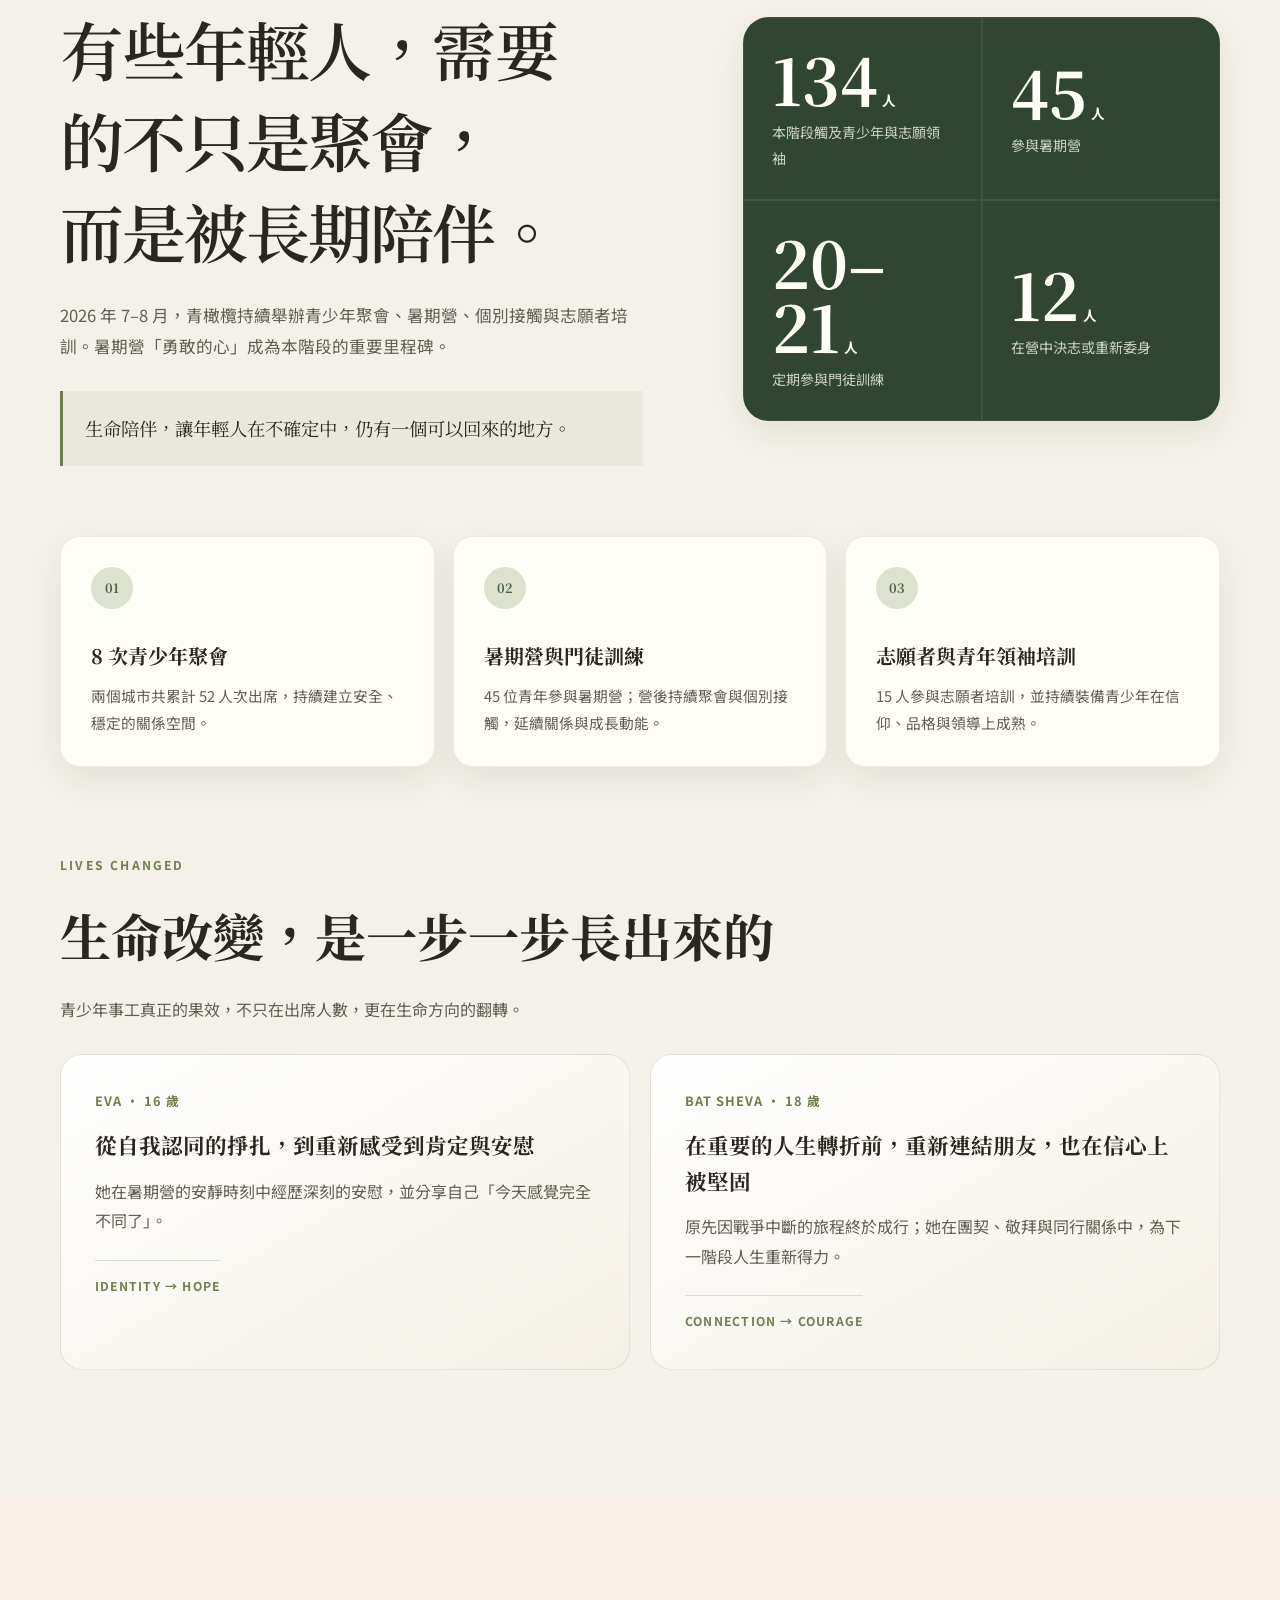
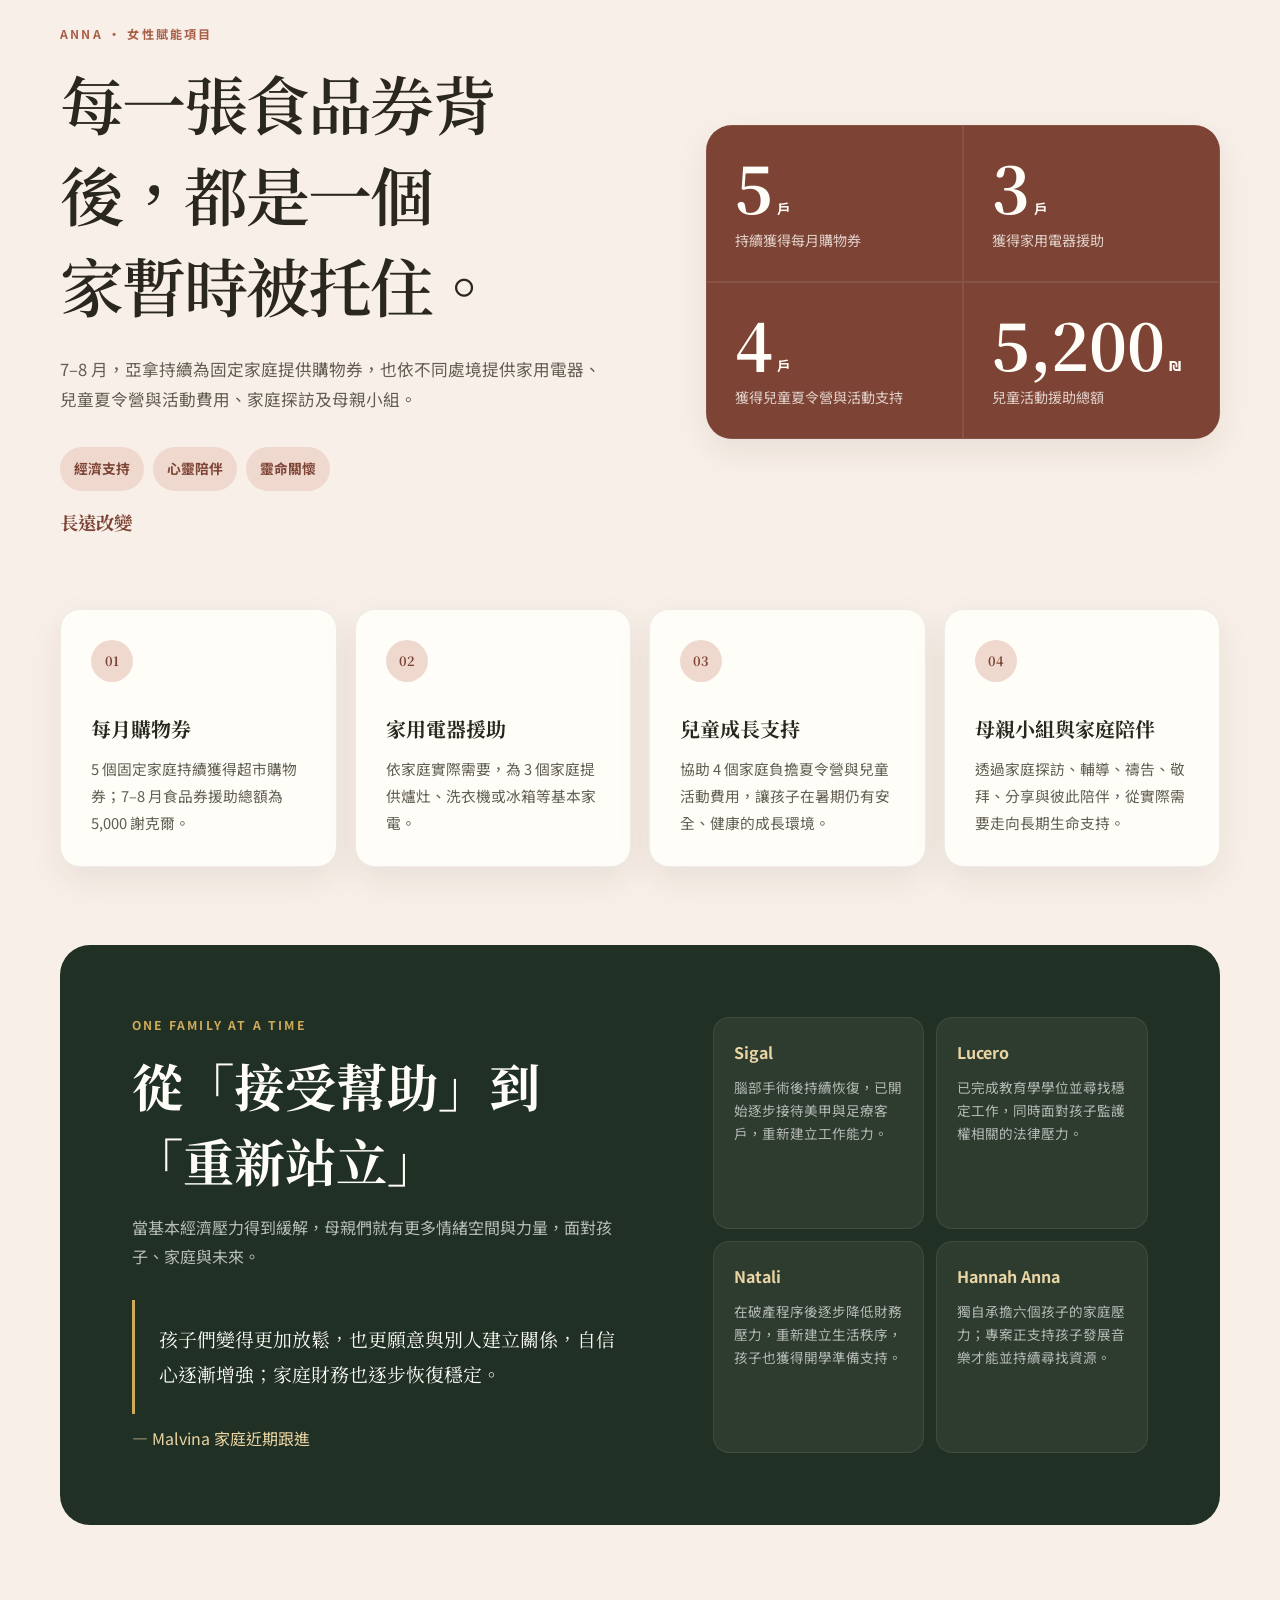
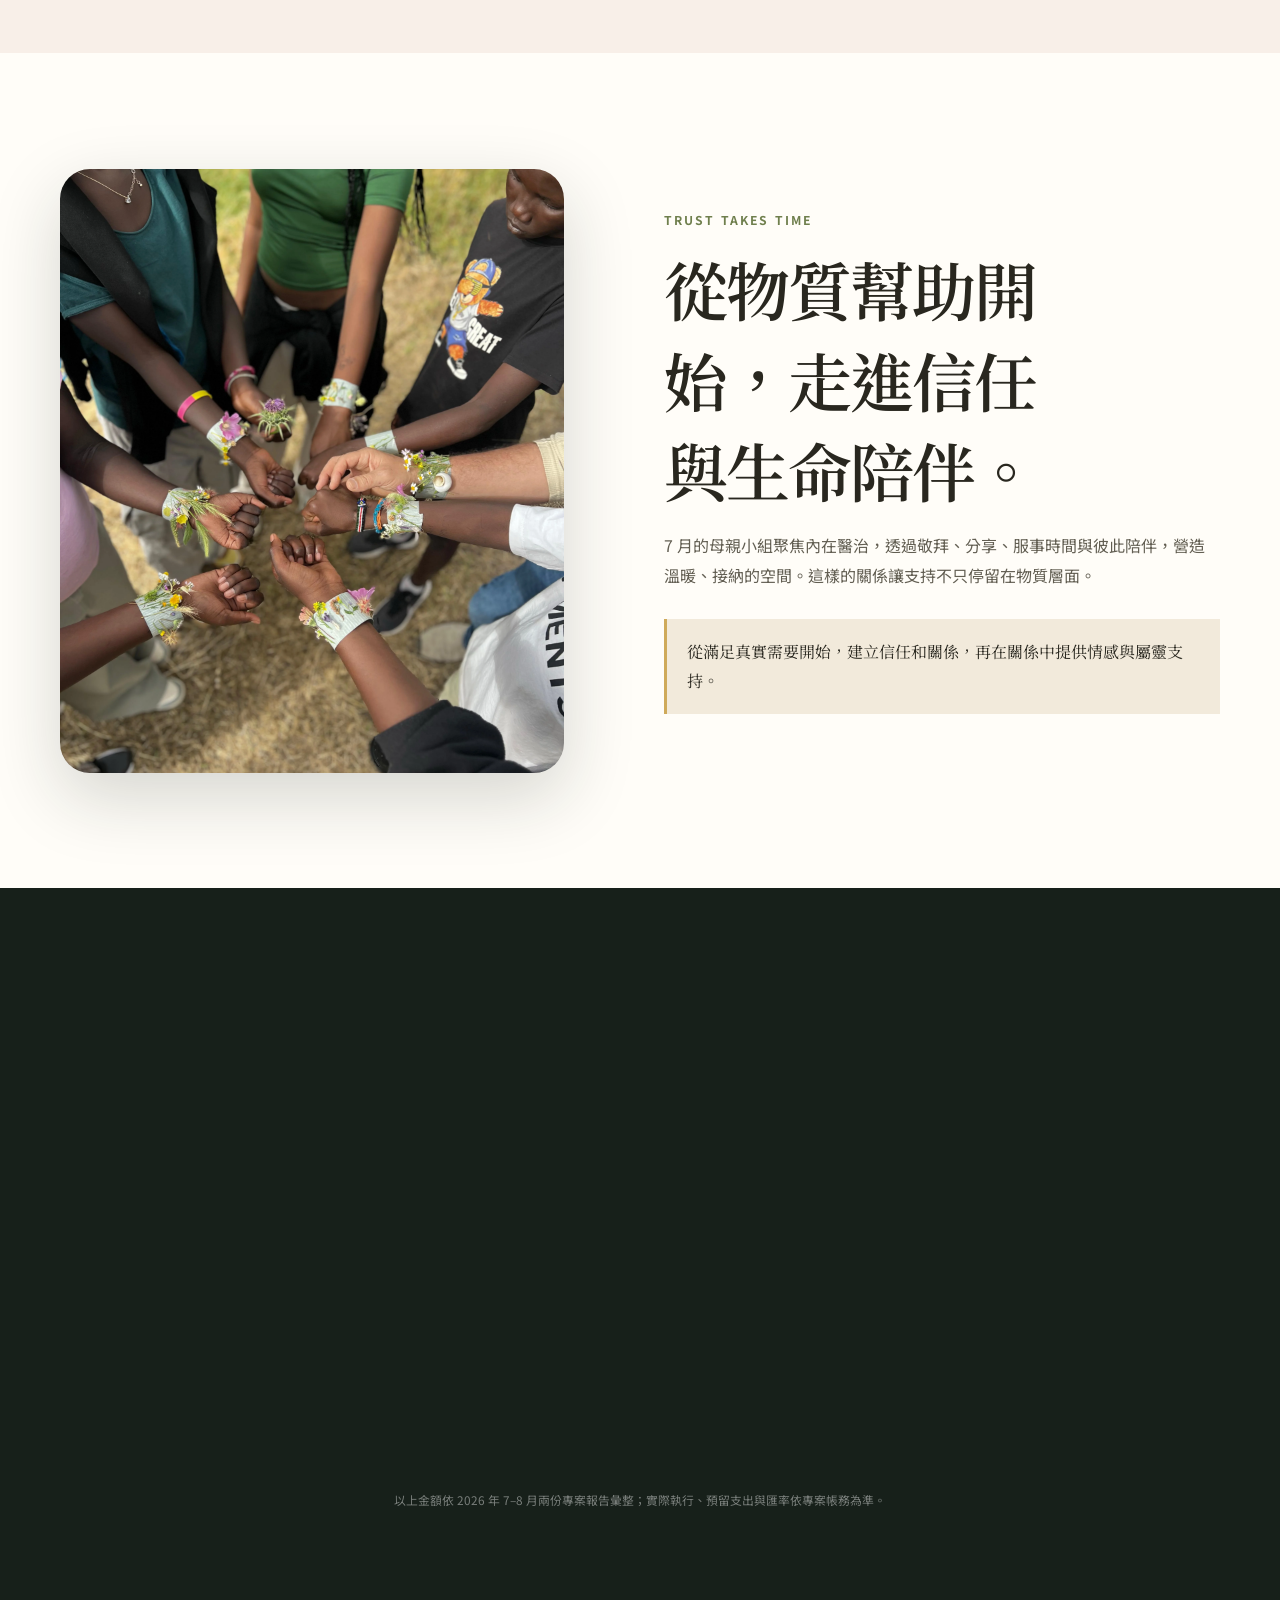
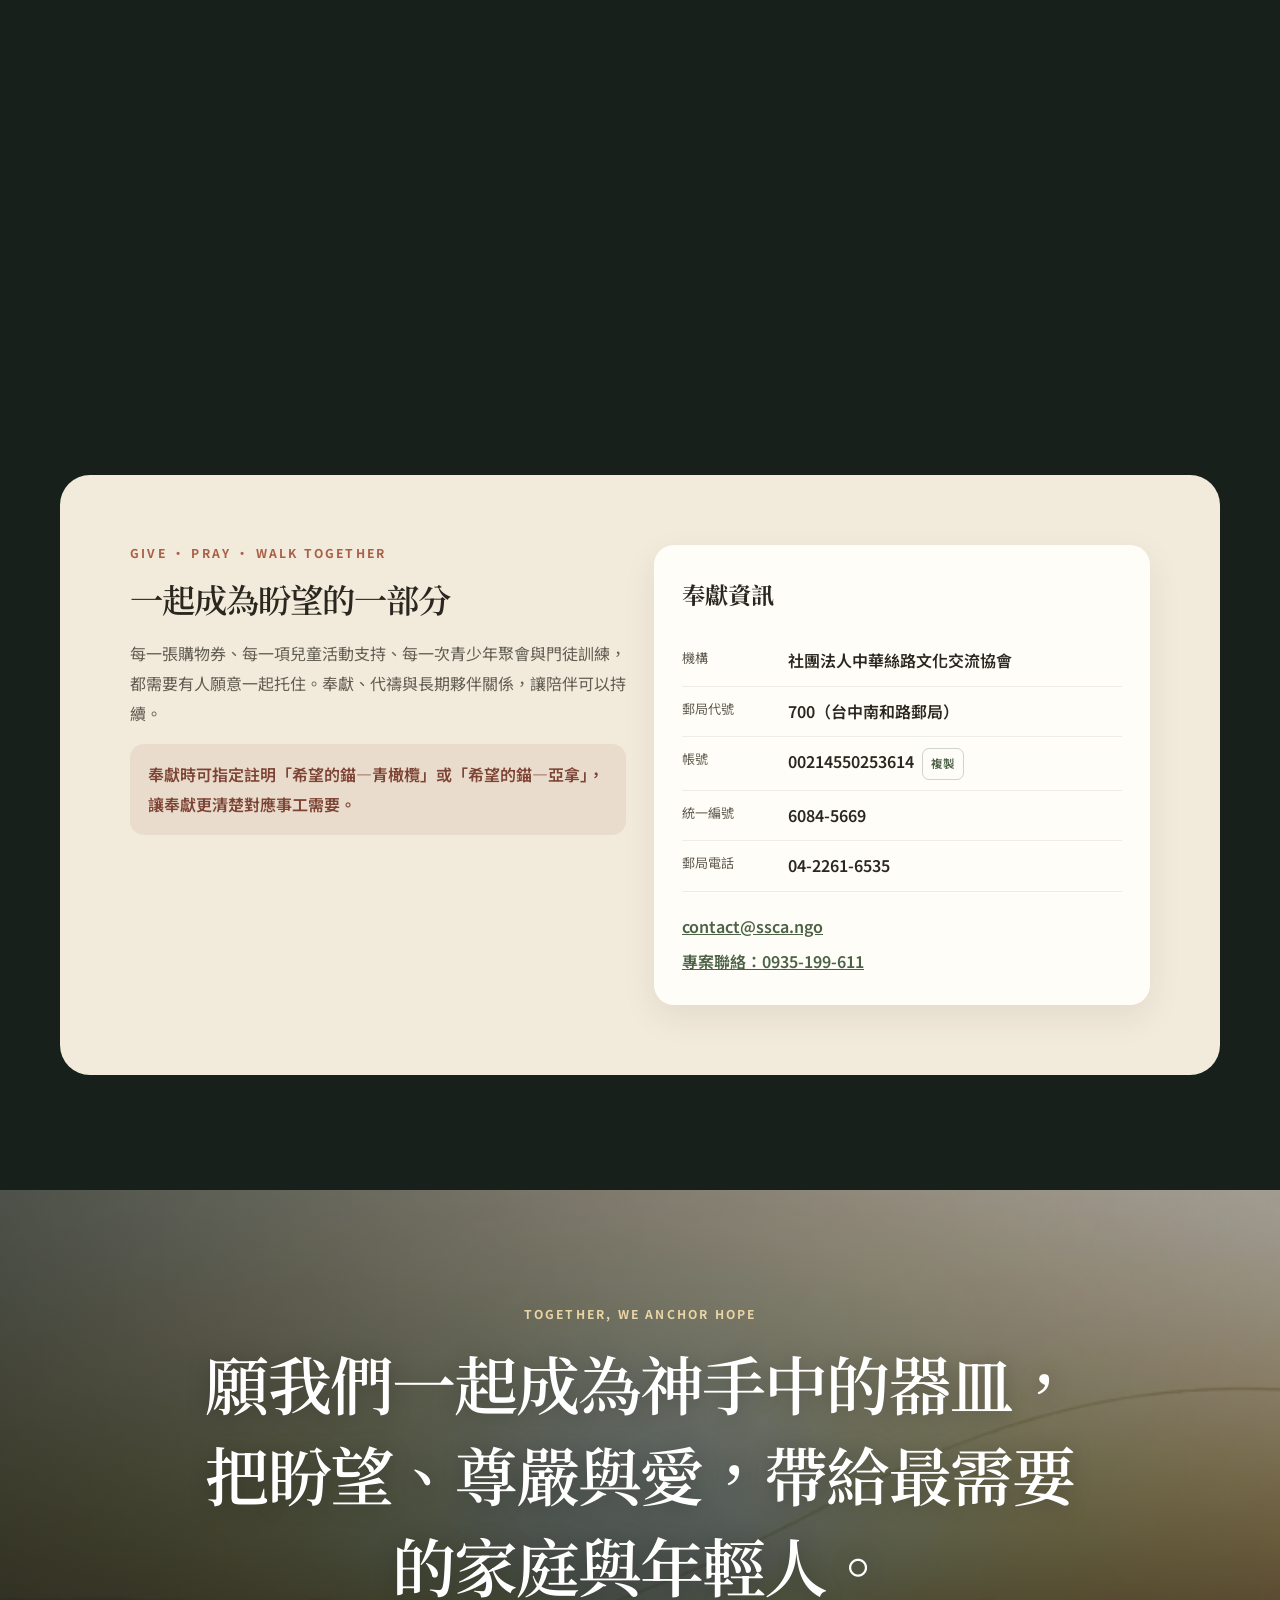
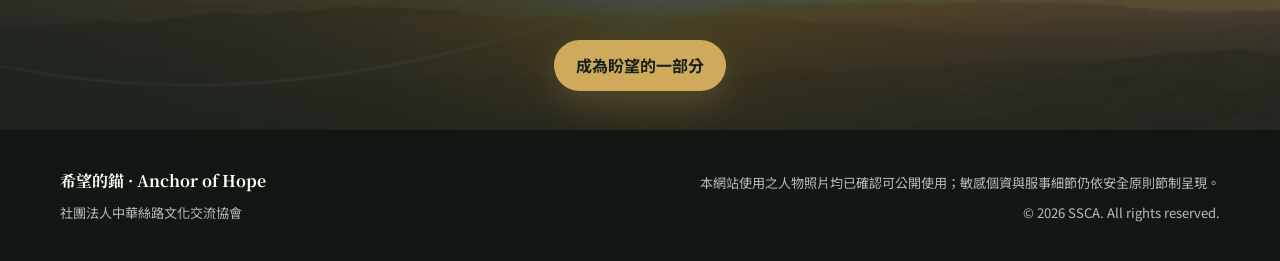
==== commit ba534f47: "Update index.html" ====
--- a/index.html
+++ b/index.html
@@ -4,17 +4,16 @@
   <meta charset="utf-8" />
   <meta name="viewport" content="width=device-width, initial-scale=1" />
   <meta name="theme-color" content="#213024" />
-  <!-- Hope Anchor V2: hero image visibility fix -->
-  <!-- Hope Anchor V3: 機構全名優先呈現於 title / og:title / 頁尾，並新增「關於本會」區塊，供 Google for Nonprofits 網域驗證使用 -->
-<title>社團法人中華絲路文化交流協會｜希望的錨 Anchor of Hope</title>
-  <meta name="description" content="希望的錨透過青橄欖與亞拿兩項核心計畫，長期陪伴戰爭陰影下的青年與單親家庭，讓盼望進入真實生活。" />
-  <meta property="og:title" content="社團法人中華絲路文化交流協會｜希望的錨 Anchor of Hope" />
+  <!-- Hope Anchor 2026-10 update: real project photos + Jul-Aug report data -->
+<title>希望的錨 Anchor of Hope｜中華絲路文化交流協會</title>
+  <meta name="description" content="希望的錨透過青橄欖與亞拿兩項核心計畫，持續陪伴青年與家庭。2026年7–8月專案更新包含暑期營、門徒訓練、家庭援助、兒童活動與母親小組。" />
+  <meta property="og:title" content="希望的錨 Anchor of Hope" />
   <meta property="og:description" content="不是再多一個活動，而是一個人願意留下來陪伴。" />
   <meta property="og:type" content="website" />
   <link rel="preconnect" href="https://fonts.googleapis.com" />
   <link rel="preconnect" href="https://fonts.gstatic.com" crossorigin />
   <link href="https://fonts.googleapis.com/css2?family=Noto+Sans+TC:wght@400;500;600;700&family=Noto+Serif+TC:wght@500;600;700&display=swap" rel="stylesheet" />
-  <link rel="stylesheet" href="style.css" />
+  <link rel="stylesheet" href="style.css?v=20261007" />
 </head>
 <body>
   <a class="skip-link" href="#main">跳到主要內容</a>
@@ -44,9 +43,7 @@
         <a href="#projects">兩項事工</a>
         <a href="#olive">青橄欖</a>
         <a href="#anna">亞拿</a>
-        <a href="#about">關於本會</a>
         <a class="nav-cta" href="#support">與我們同行</a>
-        <a href="/en/" style="opacity:.6; font-size:.8rem;">EN</a>
       </div>
     </div>
   </nav>
@@ -56,7 +53,7 @@
     <div class="hero-glow hero-glow-two"></div>
     <div class="container hero-grid">
       <div class="hero-copy reveal">
-        <p class="kicker">中華絲路文化交流協會｜2026 年中專案</p>
+        <p class="kicker">中華絲路文化交流協會｜2026 年 7–8 月專案更新</p>
         <h1>希望的錨</h1>
         <p class="hero-en">ANCHOR OF HOPE</p>
         <p class="hero-lede">在戰爭與破碎中，托住家庭，陪伴青年，讓盼望進入真實生活。</p>
@@ -70,20 +67,20 @@
       <div class="hero-visual reveal delay-1">
         <img
           class="hero-hands-image"
-           src="hero-hands.webp?v=20260715-2"
-          alt="大人牽著孩子的手，象徵陪伴、保護與盼望"
+          src="hero-hands.webp?v=20261007"
+          alt="亞拿專案受陪伴家庭的實際照片"
           fetchpriority="high"
         />
         <aside class="hero-quote-card" aria-label="受助者故事摘錄">
           <span class="quote-mark">“</span>
           <blockquote>
-            我是在孤兒院長大的，從來沒有家人可以依靠。你們給予的幫助，讓我感受到自己其實擁有一個家。
+            團隊觀察到，孩子們變得更加放鬆，也更願意與別人建立關係，自信心逐漸增強。
           </blockquote>
           <div class="quote-person">
-            <strong>Malvina</strong>
-            <span>逃離家暴婚姻的單親媽媽，獨自承擔經濟、育兒與過去創傷的重量。</span>
-          </div>
-          <p class="quote-note">亞拿不是只提供食品券；它在最艱難的時刻，讓一位母親知道：她不是孤單撐著。</p>
+            <strong>Malvina 家庭</strong>
+            <span>亞拿專案持續陪伴家庭的近期改變。</span>
+          </div>
+          <p class="quote-note">孩子全年參與兒童項目，家庭財務也逐步恢復穩定；陪伴正在一點一點進入日常生活。</p>
         </aside>
       </div>
     </div>
@@ -102,26 +99,29 @@
         <div class="context-grid">
           <article class="context-card anna-tone reveal">
             <div class="context-image-wrap">
-              <img src="context-mother-child.webp" alt="亞拿計畫實際服事家庭合照（已進行臉部馬賽克處理以保護隱私）" loading="lazy" />
+              <img src="context-mother-child.webp?v=20261007" alt="亞拿專案家庭的實際照片" loading="lazy" />
+              <span class="image-label">專案實際照片</span>
             </div>
             <div class="context-content">
               <span class="context-icon" aria-hidden="true">01</span>
               <h3>單親母親獨自承擔</h3>
-              <p>養育、經濟壓力、情感創傷與突發危機，常在同一時間襲來。她們需要的不只是下一餐，也需要能重新站穩的關係與支持。</p>
+              <p>不少母親同時面對生活成本、就業、育兒、健康與家庭關係壓力。7–8 月，亞拿持續以購物券、家電、兒童活動與家庭跟進提供支持。</p>
             </div>
           </article>
 
           <article class="context-card olive-tone reveal delay-1">
             <div class="context-image-wrap">
-              <img src="context-youth.webp" alt="青橄欖計畫實際青年聚會活動（已進行臉部馬賽克處理以保護隱私）" loading="lazy" />
+              <img src="context-youth.webp?v=20261007" alt="青橄欖暑期營中的實際陪伴照片" loading="lazy" />
+              <span class="image-label">專案實際照片</span>
             </div>
             <div class="context-content">
               <span class="context-icon" aria-hidden="true">02</span>
               <h3>青年在不確定中長大</h3>
-              <p>戰爭之後，許多年輕人仍面對焦慮、低落與未來感缺失。他們真正需要的，不只是一次聚會，而是一個可以長期回來的地方。</p>
+              <p>暑期營、青少年聚會、個別接觸與門徒訓練，讓年輕人在動盪中仍有安全的關係與成長空間，也有機會逐步承擔服事與領導。</p>
             </div>
           </article>
         </div>
+        <p class="photo-source-note reveal">本頁使用之人物照片均為 2026 年 7–8 月專案實際紀錄，並已確認可公開使用。</p>
 
         <div class="belief-strip reveal">
           <p>福音的愛，需要進入真實生活處境中。</p>
@@ -143,7 +143,7 @@
             <span class="project-number">01</span>
             <p class="project-type">青年生命成長項目</p>
             <h3>青橄欖 <small>Green Olive</small></h3>
-            <p>透過青年聚會、聖經學習與門徒訓練、福音外展，陪伴年輕人在不確定中建立關係、信仰與盼望。</p>
+            <p>透過青少年聚會、暑期營、個別接觸、門徒訓練與志願者培訓，陪伴年輕人在不確定中建立信仰、關係、品格與領導力。</p>
             <span class="text-link">深入了解 <span aria-hidden="true">→</span></span>
           </a>
 
@@ -151,7 +151,7 @@
             <span class="project-number">02</span>
             <p class="project-type">女性賦能項目</p>
             <h3>亞拿 <small>Anna</small></h3>
-            <p>以經濟支持、深度家庭探訪、生命成長團契與持續禱告守望，陪伴母親重新站穩，讓家庭重新燃起盼望。</p>
+            <p>以每月購物券、家用電器、兒童活動、家庭探訪、母親小組與持續陪伴，回應家庭當下需要，也支持長期恢復。</p>
             <span class="text-link">深入了解 <span aria-hidden="true">→</span></span>
           </a>
         </div>
@@ -164,21 +164,22 @@
           <div class="project-intro reveal">
             <p class="project-label">GREEN OLIVE · 青年生命成長項目</p>
             <h2>有些年輕人，需要的不只是聚會，而是被長期陪伴。</h2>
-            <p>戰爭之後，許多青少年面對焦慮與缺乏動力。但他們仍願意來到聚會中，尋找力量、關係與盼望。</p>
+            <p>2026 年 7–8 月，青橄欖持續舉辦青少年聚會、暑期營、個別接觸與志願者培訓。暑期營「勇敢的心」成為本階段的重要里程碑。</p>
             <blockquote>生命陪伴，讓年輕人在不確定中，仍有一個可以回來的地方。</blockquote>
           </div>
 
           <div class="stats-panel olive-stats reveal delay-1">
-            <div class="stat-item"><strong>170<span>位</span></strong><p>貝都因兒童被接觸</p></div>
-            <div class="stat-item"><strong>2<span>所</span></strong><p>阿拉伯學校建立連結</p></div>
-            <div class="stat-item"><strong>20<span>位</span></strong><p>青少年穩定參與門訓</p></div>
+            <div class="stat-item"><strong>134<span>人</span></strong><p>本階段觸及青少年與志願領袖</p></div>
+            <div class="stat-item"><strong>45<span>人</span></strong><p>參與暑期營</p></div>
+            <div class="stat-item"><strong>20–21<span>人</span></strong><p>定期參與門徒訓練</p></div>
+            <div class="stat-item"><strong>12<span>人</span></strong><p>在營中決志或重新委身</p></div>
           </div>
         </div>
 
         <div class="pathway-grid reveal">
-          <article><span>01</span><h3>青年聚會</h3><p>建立安全、持續的關係空間，讓年輕人被理解、被聽見。</p></article>
-          <article><span>02</span><h3>聖經學習與門徒訓練</h3><p>從信仰、品格與生命方向上，陪伴青年逐步成熟。</p></article>
-          <article><span>03</span><h3>福音外展</h3><p>跨越語言、文化與族群隔閡，建立理解與信任。</p></article>
+          <article><span>01</span><h3>8 次青少年聚會</h3><p>兩個城市共累計 52 人次出席，持續建立安全、穩定的關係空間。</p></article>
+          <article><span>02</span><h3>暑期營與門徒訓練</h3><p>45 位青年參與暑期營；營後持續聚會與個別接觸，延續關係與成長動能。</p></article>
+          <article><span>03</span><h3>志願者與青年領袖培訓</h3><p>15 人參與志願者培訓，並持續裝備青少年在信仰、品格與領導上成熟。</p></article>
         </div>
 
         <div class="story-section">
@@ -190,16 +191,16 @@
 
           <div class="story-grid two-stories">
             <article class="story-card reveal">
-              <div class="story-meta">Bat Sheva · 17歲</div>
-              <h4>從 8 歲開始參加小組，到成為願意服事的青年信徒</h4>
-              <p>她曾在夏令營決志，如今從害羞女孩成長為積極參與當地教會生活的年輕信徒。</p>
-              <span class="story-tag">THE SEED → THE FRUIT</span>
+              <div class="story-meta">Eva · 16 歲</div>
+              <h4>從自我認同的掙扎，到重新感受到肯定與安慰</h4>
+              <p>她在暑期營的安靜時刻中經歷深刻的安慰，並分享自己「今天感覺完全不同了」。</p>
+              <span class="story-tag">IDENTITY → HOPE</span>
             </article>
             <article class="story-card reveal delay-1">
-              <div class="story-meta">Asaf · 16歲</div>
-              <h4>曾因妹妹病逝承受巨大傷痛，如今開始在營會中參與敬拜服事</h4>
-              <p>長期陪伴沒有抹去傷口，卻讓他在悲傷中重新找到可以前進與服事別人的方向。</p>
-              <span class="story-tag">THE WOUND → THE FRUIT</span>
+              <div class="story-meta">Bat Sheva · 18 歲</div>
+              <h4>在重要的人生轉折前，重新連結朋友，也在信心上被堅固</h4>
+              <p>原先因戰爭中斷的旅程終於成行；她在團契、敬拜與同行關係中，為下一階段人生重新得力。</p>
+              <span class="story-tag">CONNECTION → COURAGE</span>
             </article>
           </div>
         </div>
@@ -212,7 +213,7 @@
           <div class="project-intro reveal">
             <p class="project-label">ANNA · 女性賦能項目</p>
             <h2>每一張食品券背後，都是一個家暫時被托住。</h2>
-            <p>不只是下一餐，也是母親終於可以喘一口氣、思考下一步的空間。亞拿以全人的關懷，陪伴母親重新站穩。</p>
+            <p>7–8 月，亞拿持續為固定家庭提供購物券，也依不同處境提供家用電器、兒童夏令營與活動費用、家庭探訪及母親小組。</p>
             <div class="anna-model">
               <span>經濟支持</span><span>心靈陪伴</span><span>靈命關懷</span>
               <strong>長遠改變</strong>
@@ -220,34 +221,34 @@
           </div>
 
           <div class="stats-panel anna-stats reveal delay-1">
-            <div class="stat-item"><strong>5<span>戶</span></strong><p>固定支持家庭</p></div>
-            <div class="stat-item"><strong>25<span>戶</span></strong><p>戰爭緊急援助</p></div>
-            <div class="stat-item"><strong>30<span>次</span></strong><p>月度食品券發放</p></div>
-            <div class="stat-item"><strong>15<span>人</span></strong><p>生命成長團契</p></div>
+            <div class="stat-item"><strong>5<span>戶</span></strong><p>持續獲得每月購物券</p></div>
+            <div class="stat-item"><strong>3<span>戶</span></strong><p>獲得家用電器援助</p></div>
+            <div class="stat-item"><strong>4<span>戶</span></strong><p>獲得兒童夏令營與活動支持</p></div>
+            <div class="stat-item"><strong>5,200<span>₪</span></strong><p>兒童活動援助總額</p></div>
           </div>
         </div>
 
         <div class="service-grid">
-          <article class="service-card reveal"><span class="service-icon">01</span><h3>食品券援助</h3><p>提供穩定的超市購物券，在最急迫時刻托住基本生活，也減輕長期累積的心理焦慮。</p></article>
-          <article class="service-card reveal delay-1"><span class="service-icon">02</span><h3>深度家庭探訪</h3><p>親自走進家庭了解真實處境，提供專屬關懷與情感輔導。</p></article>
-          <article class="service-card reveal delay-2"><span class="service-icon">03</span><h3>生命成長團契</h3><p>透過敬拜、查經與分享，建立深度支持網絡，讓母親不再獨自承擔。</p></article>
-          <article class="service-card reveal delay-3"><span class="service-icon">04</span><h3>持續禱告守望</h3><p>無論是否為信徒，都以禱告托住身心靈需要，建立信任與平安。</p></article>
+          <article class="service-card reveal"><span class="service-icon">01</span><h3>每月購物券</h3><p>5 個固定家庭持續獲得超市購物券；7–8 月食品券援助總額為 5,000 謝克爾。</p></article>
+          <article class="service-card reveal delay-1"><span class="service-icon">02</span><h3>家用電器援助</h3><p>依家庭實際需要，為 3 個家庭提供爐灶、洗衣機或冰箱等基本家電。</p></article>
+          <article class="service-card reveal delay-2"><span class="service-icon">03</span><h3>兒童成長支持</h3><p>協助 4 個家庭負擔夏令營與兒童活動費用，讓孩子在暑期仍有安全、健康的成長環境。</p></article>
+          <article class="service-card reveal delay-3"><span class="service-icon">04</span><h3>母親小組與家庭陪伴</h3><p>透過家庭探訪、輔導、禱告、敬拜、分享與彼此陪伴，從實際需要走向長期生命支持。</p></article>
         </div>
 
         <div class="featured-story reveal">
           <div class="featured-story-copy">
             <p class="eyebrow">ONE FAMILY AT A TIME</p>
-            <h3>不是五個案例，是五個正在被扶持的家</h3>
-            <p>真正的幫助，不只是解決一餐，而是讓一個家重新感覺自己還有盼望。</p>
-            <blockquote>「我是在孤兒院長大的，從來沒有家人可以依靠。你們給予的幫助，讓我感受到自己其實擁有一個家。」</blockquote>
-            <cite>— Malvina</cite>
+            <h3>從「接受幫助」到「重新站立」</h3>
+            <p>當基本經濟壓力得到緩解，母親們就有更多情緒空間與力量，面對孩子、家庭與未來。</p>
+            <blockquote>孩子們變得更加放鬆，也更願意與別人建立關係，自信心逐漸增強；家庭財務也逐步恢復穩定。</blockquote>
+            <cite>— Malvina 家庭近期跟進</cite>
           </div>
 
           <div class="mini-stories">
-            <article><strong>Malvina</strong><p>逃離家暴婚姻，獨自撫養兩個孩子，重新尋獲「家」的歸屬。</p></article>
-            <article><strong>Lucero</strong><p>在困境中堅持完成教育學論文，為未來工作創造實質機會。</p></article>
-            <article><strong>Natali</strong><p>走過受虐與破產的幽谷，正在學習重建健康的關係。</p></article>
-            <article><strong>Hannah Anna</strong><p>突發危機中，家庭在最困難、快要墜落的時刻被及時托住。</p></article>
+            <article><strong>Sigal</strong><p>腦部手術後持續恢復，已開始逐步接待美甲與足療客戶，重新建立工作能力。</p></article>
+            <article><strong>Lucero</strong><p>已完成教育學學位並尋找穩定工作，同時面對孩子監護權相關的法律壓力。</p></article>
+            <article><strong>Natali</strong><p>在破產程序後逐步降低財務壓力，重新建立生活秩序，孩子也獲得開學準備支持。</p></article>
+            <article><strong>Hannah Anna</strong><p>獨自承擔六個孩子的家庭壓力；專案正支持孩子發展音樂才能並持續尋找資源。</p></article>
           </div>
         </div>
       </div>
@@ -256,13 +257,13 @@
     <section class="section trust-section">
       <div class="container trust-grid">
         <div class="trust-image reveal">
-          <img src="hands-circle.webp" alt="不同背景的人彼此伸手、圍成一圈" loading="lazy" />
+          <img src="hands-circle.webp?v=20261007" alt="亞拿母親小組實際聚會照片" loading="lazy" />
         </div>
         <div class="trust-copy reveal delay-1">
           <p class="eyebrow">TRUST TAKES TIME</p>
-          <h2>信任不是短期活動，是多年陪伴結出的果子。</h2>
-          <p>真正的事工突破，不只是完成一場活動，而是在不同文化、語言與族群之間，一點一點建立理解與信任。</p>
-          <p class="trust-note">有些門，只有長期留下來的人，才等得到它慢慢打開。</p>
+          <h2>從物質幫助開始，走進信任與生命陪伴。</h2>
+          <p>7 月的母親小組聚焦內在醫治，透過敬拜、分享、服事時間與彼此陪伴，營造溫暖、接納的空間。這樣的關係讓支持不只停留在物質層面。</p>
+          <p class="trust-note">從滿足真實需要開始，建立信任和關係，再在關係中提供情感與屬靈支持。</p>
         </div>
       </div>
     </section>
@@ -270,43 +271,43 @@
     <section class="section funding-section" id="support">
       <div class="container">
         <div class="section-heading centered light reveal">
-          <p class="eyebrow">2026 MID-YEAR FUNDING</p>
-          <h2>危機：建了一半的橋，無法讓人平安走過。</h2>
-          <p>兩個項目上半年已推進一半，但下半年的核心服事仍需要持續被托住。</p>
+          <p class="eyebrow">2026 JUL–AUG FUNDING</p>
+          <h2>持續陪伴，需要持續的資源。</h2>
+          <p>依 2026 年 7–8 月專案報告，青橄欖與亞拿都已持續推進核心工作，也仍有下一階段資金需要。</p>
         </div>
 
         <div class="funding-summary reveal">
-          <div class="funding-metric"><span>年度預算</span><strong>US$99,890</strong></div>
-          <div class="funding-metric"><span>已執行</span><strong>US$49,900</strong><small>約 50% 已完成</small></div>
-          <div class="funding-metric highlight"><span>目前整體資金缺口</span><strong>US$43,000</strong></div>
-        </div>
-        <p class="funding-source">以上金額依 2026 年中專案報告；實際執行與匯率可能依當期狀況調整。</p>
+          <div class="funding-metric"><span>兩案年度預算合計</span><strong>US$99,890</strong></div>
+          <div class="funding-metric"><span>兩案已執行合計</span><strong>US$65,300</strong></div>
+          <div class="funding-metric highlight"><span>兩案報告所列資金缺口合計</span><strong>US$33,000</strong></div>
+        </div>
+        <p class="funding-source">以上金額依 2026 年 7–8 月兩份專案報告彙整；實際執行、預留支出與匯率依專案帳務為準。</p>
 
         <div class="risk-grid reveal">
           <article>
             <span class="risk-number">01</span>
-            <h3>單親家庭失去穩定食品券援助</h3>
-            <p>在戰爭與通膨中，家庭可能立即面臨下一餐的斷炊危機與極大焦慮。</p>
+            <h3>亞拿：US$13,000 資金缺口</h3>
+            <p>家庭所面對的生活成本、就業、健康、育兒與婚姻問題往往同時存在，需要穩定而持續的支持。</p>
           </article>
           <article>
             <span class="risk-number">02</span>
-            <h3>青年陪伴與夏令營被迫取消</h3>
-            <p>年輕人將失去在動盪中最需要的安全避風港與前線同工的生命引導。</p>
+            <h3>青橄欖：US$20,000 資金缺口</h3>
+            <p>青少年聚會、門徒訓練、志願者培訓與後續陪伴，都需要穩定的人力與資源才能延續。</p>
           </article>
         </div>
 
         <div class="support-options reveal">
           <div class="support-option">
-            <p class="support-price">約 US$150</p>
-            <h3>支持一個家庭一個月的食品券</h3>
+            <p class="support-price">家庭支持</p>
+            <h3>支持購物券、家電與兒童活動等實際需要</h3>
           </div>
           <div class="support-option featured">
-            <p class="support-price">約 US$450</p>
-            <h3>支持一個家庭一整季的穩定食物供應</h3>
+            <p class="support-price">青年成長</p>
+            <h3>支持聚會、門訓、暑期營與志願者培訓</h3>
           </div>
           <div class="support-option">
-            <p class="support-price">不限金額</p>
-            <h3>支持一位青少年的長期陪伴與生命關懷</h3>
+            <p class="support-price">長期同行</p>
+            <h3>以奉獻、代禱與夥伴關係支持持續陪伴</h3>
           </div>
         </div>
 
@@ -314,144 +315,25 @@
           <div class="donation-copy">
             <p class="eyebrow">GIVE · PRAY · WALK TOGETHER</p>
             <h2>一起成為盼望的一部分</h2>
-            <p>每一張購物券，都是一家人餐桌上多的一份食物；每一次奉獻，都可能是孩子成長路上的一份盼望；每一次禱告，都在向這些家庭與年輕人傳遞基督的愛。</p>
+            <p>每一張購物券、每一項兒童活動支持、每一次青少年聚會與門徒訓練，都需要有人願意一起托住。奉獻、代禱與長期夥伴關係，讓陪伴可以持續。</p>
             <p class="donation-note">奉獻時可指定註明「希望的錨—青橄欖」或「希望的錨—亞拿」，讓奉獻更清楚對應事工需要。</p>
           </div>
 
-          <div class="donation-options">
-            <div class="ecpay-card">
-              <h3>線上信用卡捐款</h3>
-              <p class="ecpay-sub">透過綠界金流線上刷卡，即時完成奉獻。</p>
-
-              <form
-                id="ecpay-donate-form"
-                action="https://script.google.com/macros/s/AKfycbzXzQNts27Rl4TPOylGTrpMyLsNsa7mcstyidnSA9S_g-VRZPPPv_tZfJAMLagwdMPa/exec"
-                method="post"
-              >
-                <div class="ecpay-row">
-                  <label for="ecpay-amount">捐款金額（新台幣）</label>
-                  <select id="ecpay-amount" name="amount" required>
-                    <option value="500">NT$ 500</option>
-                    <option value="1000">NT$ 1,000</option>
-                    <option value="3000">NT$ 3,000</option>
-                    <option value="custom">其他金額</option>
-                  </select>
-                  <input
-                    type="number"
-                    id="ecpay-amount-custom"
-                    name="amount-custom"
-                    min="1"
-                    placeholder="請輸入金額"
-                    style="display:none; margin-top:0.6rem;"
-                  />
-                </div>
-
-                <div class="ecpay-row">
-                  <label for="ecpay-name">姓名</label>
-                  <input type="text" id="ecpay-name" name="name" required />
-                </div>
-
-                <div class="ecpay-row">
-                  <label for="ecpay-designation">指定捐款用途（選填）</label>
-                  <select id="ecpay-designation" name="designation">
-                    <option value="">不指定（一般奉獻）</option>
-                    <option value="希望的錨—青橄欖">希望的錨—青橄欖</option>
-                    <option value="希望的錨—亞拿">希望的錨—亞拿</option>
-                  </select>
-                </div>
-
-                <div class="ecpay-row">
-                  <label for="ecpay-email">Email（用於收據通知）</label>
-                  <input type="email" id="ecpay-email" name="email" required />
-                </div>
-
-                <div class="ecpay-row receipt-toggle-row">
-                  <label class="receipt-checkbox-label" for="ecpay-need-receipt">
-                    <input type="checkbox" id="ecpay-need-receipt" name="needReceipt" value="Y" />
-                    <span>我需要捐款收據（供列舉扣除申報使用）</span>
-                  </label>
-                </div>
-
-                <div class="ecpay-row" id="ecpay-id-row" style="display:none;">
-                  <label for="ecpay-id-number">身分證字號（供開立收據核對使用）</label>
-                  <input
-                    type="text"
-                    id="ecpay-id-number"
-                    name="idNumber"
-                    maxlength="10"
-                    placeholder="例：A123456789"
-                    autocomplete="off"
-                  />
-                  <p class="ecpay-hint">此資料僅用於開立捐款收據，不作其他用途。收據將以 Email 通知後續寄送方式。</p>
-                </div>
-
-                <button type="submit" class="btn btn-primary">前往刷卡付款</button>
-                <p class="ecpay-error" style="display:none; color:#a95f47; font-size:.82rem; margin:10px 0 0;"></p>
-              </form>
-
-              <p class="ecpay-note">
-                點擊後將導向綠界安全付款頁面，本網站不會接觸或儲存您的信用卡資訊。
-              </p>
-            </div>
-
-            <div class="bank-card">
-              <h3>奉獻資訊</h3>
-              <dl>
-                <div><dt>機構</dt><dd>社團法人中華絲路文化交流協會</dd></div>
-                <div><dt>郵局代號</dt><dd>700（台中南和路郵局）</dd></div>
-                <div><dt>帳號</dt><dd><span id="bank-account">00214550253614</span><button class="copy-btn" data-copy="00214550253614">複製</button></dd></div>
-                <div><dt>統一編號</dt><dd>6084-5669</dd></div>
-                <div><dt>郵局電話</dt><dd>04-2261-6535</dd></div>
-              </dl>
-              <div class="contact-row">
-                <a class="btn btn-primary" href="mailto:admin@ssca.ngo">聯繫我們</a>
-                <a href="tel:+886935199611">專案聯絡：0935-199-611</a>
-              </div>
-            </div>
-          </div>
-        </div>
-      </div>
-    </section>
-
-    <section class="section about-section" id="about">
-      <div class="container" style="max-width:760px;">
-        <div class="section-heading reveal">
-          <p class="eyebrow">ABOUT US</p>
-          <h2 style="font-size:clamp(1.8rem, 3.6vw, 2.6rem);">關於本會</h2>
-        </div>
-        <p style="color:var(--ink-soft); font-size:1.02rem;">
-          社團法人中華絲路文化交流協會，以促進台灣與絲路上國家及世界各國的文化及教育交流為宗旨。
-          本會透過「青橄欖」青年生命陪伴計畫與「亞拿」單親家庭關懷計畫，長期陪伴戰爭陰影下的青年與單親家庭，
-          以經濟支持、深度探訪、生命成長團契與持續禱告守望，讓盼望進入真實生活。
-        </p>
-        <dl style="margin:28px 0 0; display:grid; gap:12px;">
-          <div style="display:grid; grid-template-columns:120px 1fr; gap:14px;">
-            <dt style="color:var(--ink-soft); font-size:.86rem;">立案字號</dt>
-            <dd style="margin:0; font-weight:600;">台內團字第 1120019891 號（內政部）</dd>
-          </div>
-          <div style="display:grid; grid-template-columns:120px 1fr; gap:14px;">
-            <dt style="color:var(--ink-soft); font-size:.86rem;">法人登記字號</dt>
-            <dd style="margin:0; font-weight:600;">114 證社字第 000066 號（臺灣臺中地方法院登記處）</dd>
-          </div>
-          <div style="display:grid; grid-template-columns:120px 1fr; gap:14px;">
-            <dt style="color:var(--ink-soft); font-size:.86rem;">統一編號</dt>
-            <dd style="margin:0; font-weight:600;">6084-5669</dd>
-          </div>
-          <div style="display:grid; grid-template-columns:120px 1fr; gap:14px;">
-            <dt style="color:var(--ink-soft); font-size:.86rem;">會址</dt>
-            <dd style="margin:0; font-weight:600;">臺中市南區忠明南路916號6樓之1</dd>
-          </div>
-          <div style="display:grid; grid-template-columns:120px 1fr; gap:14px;">
-            <dt style="color:var(--ink-soft); font-size:.86rem;">官方網域</dt>
-            <dd style="margin:0; font-weight:600;">ssca.ngo</dd>
-          </div>
-        </dl>
-        <p style="color:var(--ink-soft); font-size:1.02rem; margin-top:20px;">
-          本網域 <strong>ssca.ngo</strong> 為本會官方網站，「希望的錨 Anchor of Hope」為本會 2026 年度對外募款與事工介紹專案名稱。
-        </p>
-        <p style="color:var(--ink-soft); font-size:1.02rem;">
-          機構聯絡信箱：<a href="mailto:admin@ssca.ngo" style="color:var(--forest-700); font-weight:600;">admin@ssca.ngo</a>
-        </p>
+          <div class="bank-card">
+            <h3>奉獻資訊</h3>
+            <dl>
+              <div><dt>機構</dt><dd>社團法人中華絲路文化交流協會</dd></div>
+              <div><dt>郵局代號</dt><dd>700（台中南和路郵局）</dd></div>
+              <div><dt>帳號</dt><dd><span id="bank-account">00214550253614</span><button class="copy-btn" data-copy="00214550253614">複製</button></dd></div>
+              <div><dt>統一編號</dt><dd>6084-5669</dd></div>
+              <div><dt>郵局電話</dt><dd>04-2261-6535</dd></div>
+            </dl>
+            <div class="contact-row">
+              <a href="mailto:contact@ssca.ngo">contact@ssca.ngo</a>
+              <a href="tel:+886935199611">專案聯絡：0935-199-611</a>
+            </div>
+          </div>
+        </div>
       </div>
     </section>
 
@@ -468,11 +350,11 @@
   <footer class="site-footer">
     <div class="container footer-grid">
       <div>
-        <strong>社團法人中華絲路文化交流協會</strong>
-        <p>希望的錨 · Anchor of Hope</p>
+        <strong>希望的錨 · Anchor of Hope</strong>
+        <p>社團法人中華絲路文化交流協會</p>
       </div>
       <div class="footer-meta">
-        <p>基於在地夥伴與服事對象安全，本網站不公開具體服事地點、行程與身分細節。</p>
+        <p>本網站使用之人物照片均已確認可公開使用；敏感個資與服事細節仍依安全原則節制呈現。</p>
         <p>© <span id="year"></span> SSCA. All rights reserved.</p>
       </div>
     </div>
@@ -522,95 +404,6 @@
         }
       });
     });
-
-    // 線上捐款表單：選「其他金額」時顯示自訂輸入框
-    (function () {
-      const sel = document.getElementById('ecpay-amount');
-      const custom = document.getElementById('ecpay-amount-custom');
-      if (!sel || !custom) return;
-      sel.addEventListener('change', function () {
-        if (this.value === 'custom') {
-          custom.style.display = 'block';
-          custom.setAttribute('name', 'amount');
-          sel.removeAttribute('name');
-        } else {
-          custom.style.display = 'none';
-          sel.setAttribute('name', 'amount');
-          custom.removeAttribute('name');
-        }
-      });
-    })();
-
-    // 線上捐款表單：勾選「需要收據」時，顯示身分證字號欄位並設為必填
-    (function () {
-      const receiptCheckbox = document.getElementById('ecpay-need-receipt');
-      const idRow = document.getElementById('ecpay-id-row');
-      const idInput = document.getElementById('ecpay-id-number');
-      if (!receiptCheckbox || !idRow || !idInput) return;
-      receiptCheckbox.addEventListener('change', function () {
-        if (this.checked) {
-          idRow.style.display = 'block';
-          idInput.setAttribute('required', 'required');
-        } else {
-          idRow.style.display = 'none';
-          idInput.removeAttribute('required');
-          idInput.value = '';
-        }
-      });
-    })();
-
-    // 線上捐款表單：改用背景送出（fetch），避免在 GAS 的 iframe 內
-    // 嘗試整頁導向第三方付款頁而被拒絕連線。
-    // 送出後由「這個網站自己的頁面」組出表單、跳轉到綠界，
-    // 而不是由 GAS 回傳的頁面嘗試跳轉。
-    (function () {
-      const form = document.getElementById('ecpay-donate-form');
-      if (!form) return;
-      const errorEl = form.querySelector('.ecpay-error');
-      const submitBtn = form.querySelector('button[type="submit"]');
-
-      form.addEventListener('submit', async function (e) {
-        e.preventDefault();
-        errorEl.style.display = 'none';
-
-        const originalText = submitBtn.textContent;
-        submitBtn.textContent = '處理中…';
-        submitBtn.disabled = true;
-
-        try {
-          const body = new URLSearchParams(new FormData(form));
-          const res = await fetch(form.action, { method: 'POST', body: body });
-          const data = await res.json();
-
-          if (data.error) {
-            errorEl.textContent = data.error;
-            errorEl.style.display = 'block';
-            submitBtn.textContent = originalText;
-            submitBtn.disabled = false;
-            return;
-          }
-
-          // 在這個頁面（不是 GAS 的頁面）動態組出表單，導向綠界
-          const ecpayForm = document.createElement('form');
-          ecpayForm.method = 'POST';
-          ecpayForm.action = data.actionUrl;
-          Object.keys(data.params).forEach(function (key) {
-            const input = document.createElement('input');
-            input.type = 'hidden';
-            input.name = key;
-            input.value = data.params[key];
-            ecpayForm.appendChild(input);
-          });
-          document.body.appendChild(ecpayForm);
-          ecpayForm.submit();
-        } catch (err) {
-          errorEl.textContent = '連線發生問題，請稍後再試一次。';
-          errorEl.style.display = 'block';
-          submitBtn.textContent = originalText;
-          submitBtn.disabled = false;
-        }
-      });
-    })();
   </script>
 </body>
 </html>
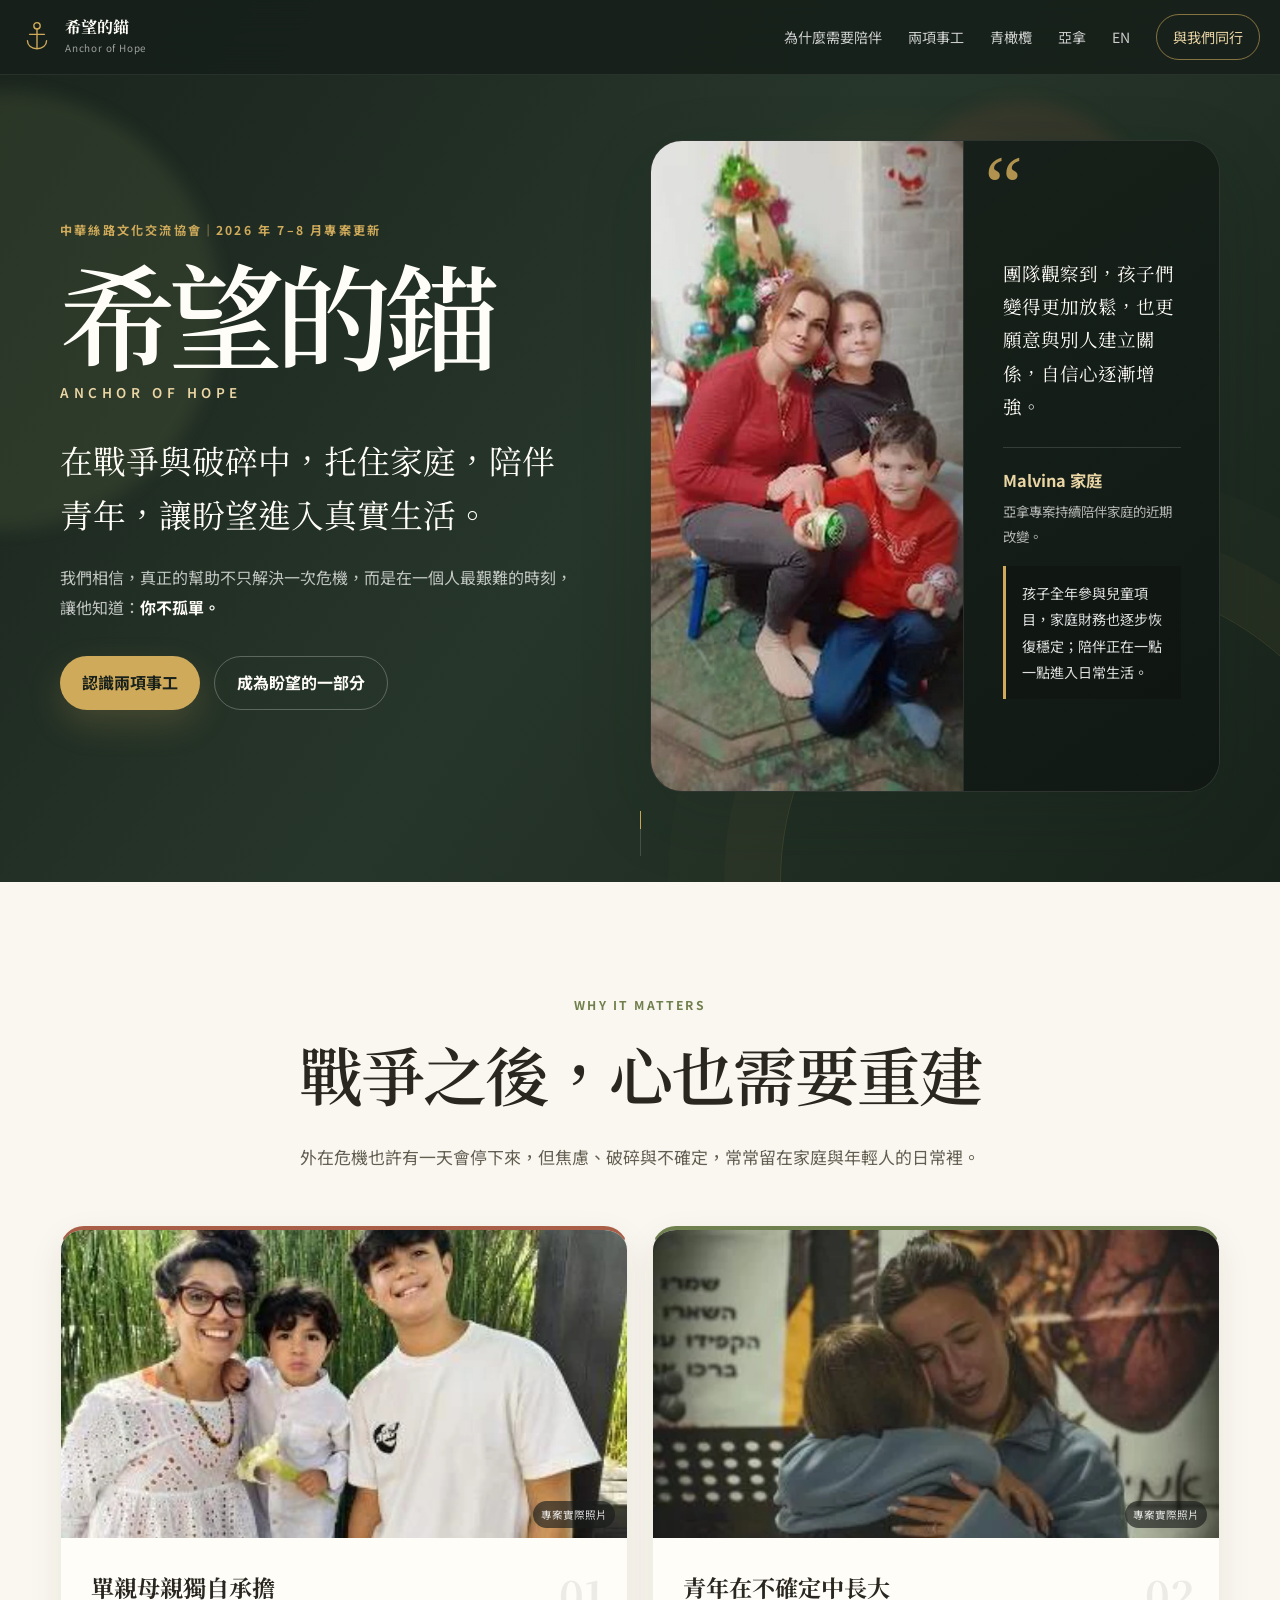
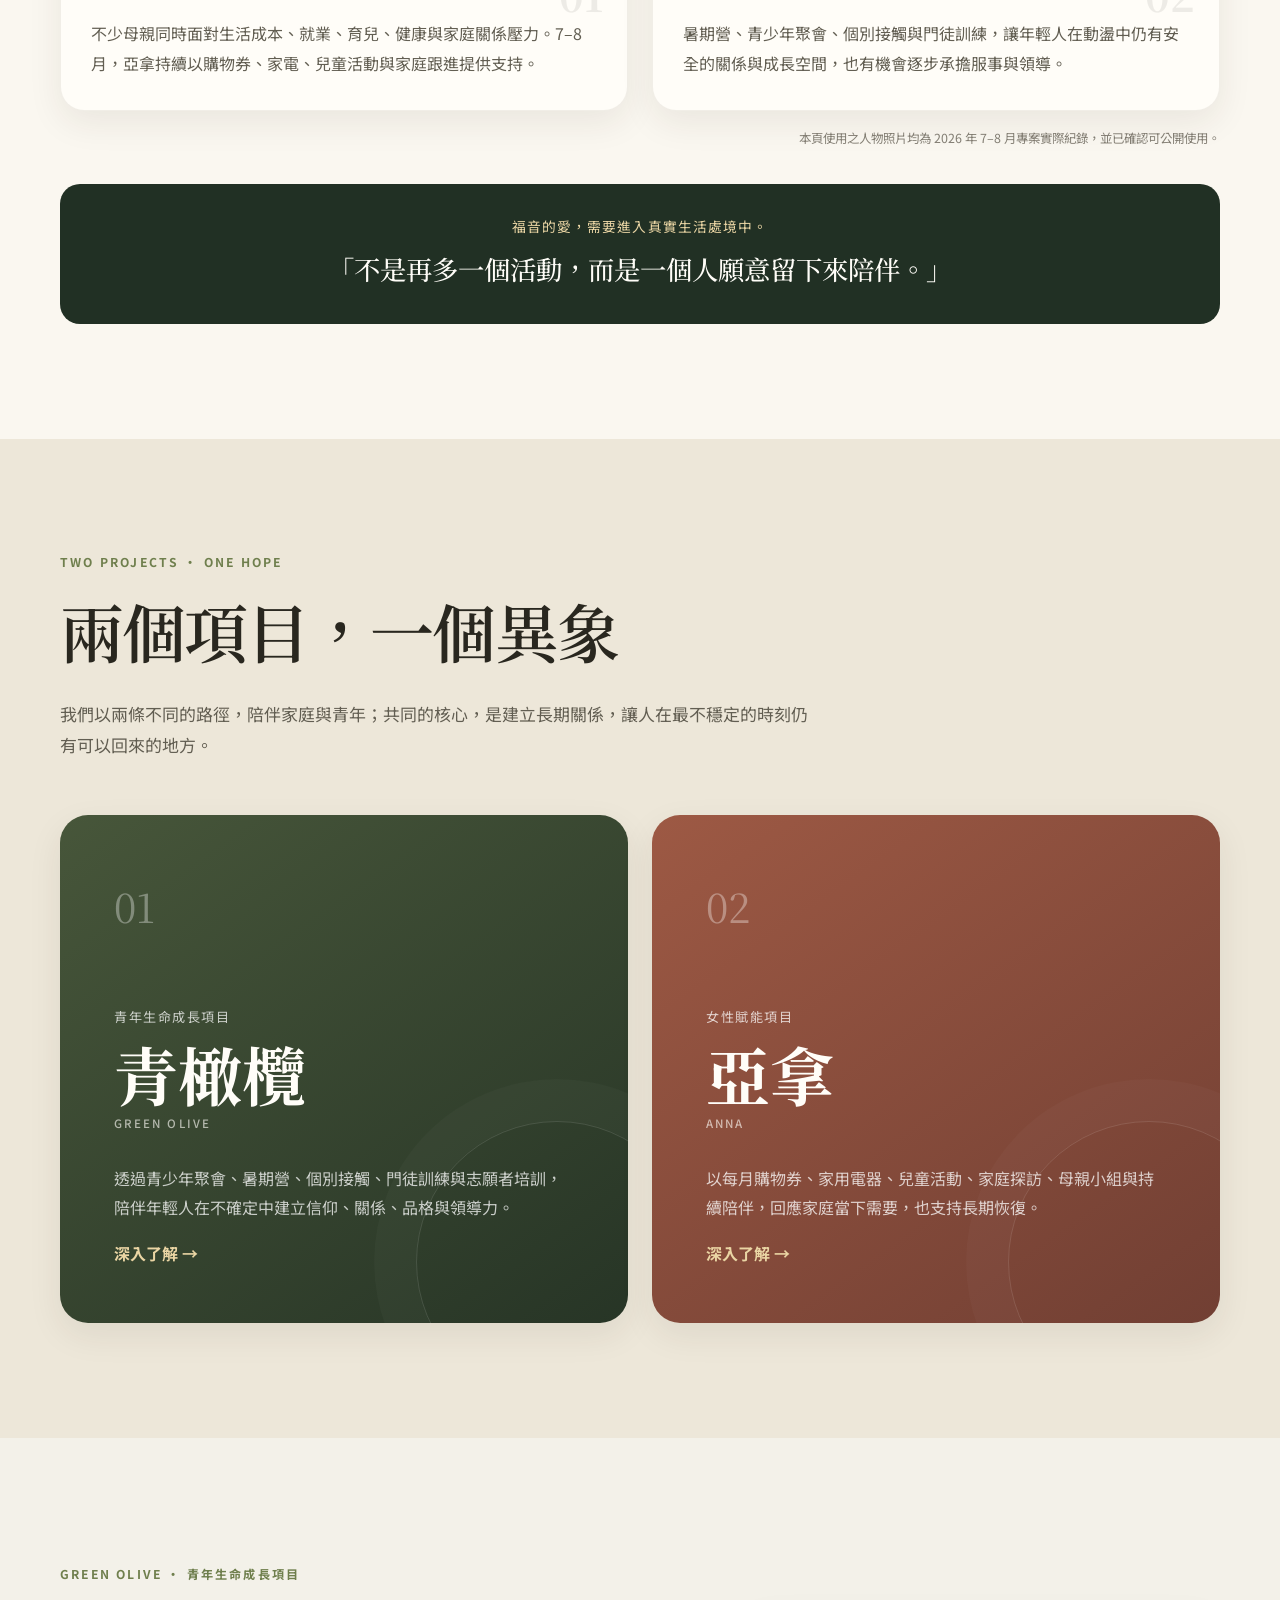
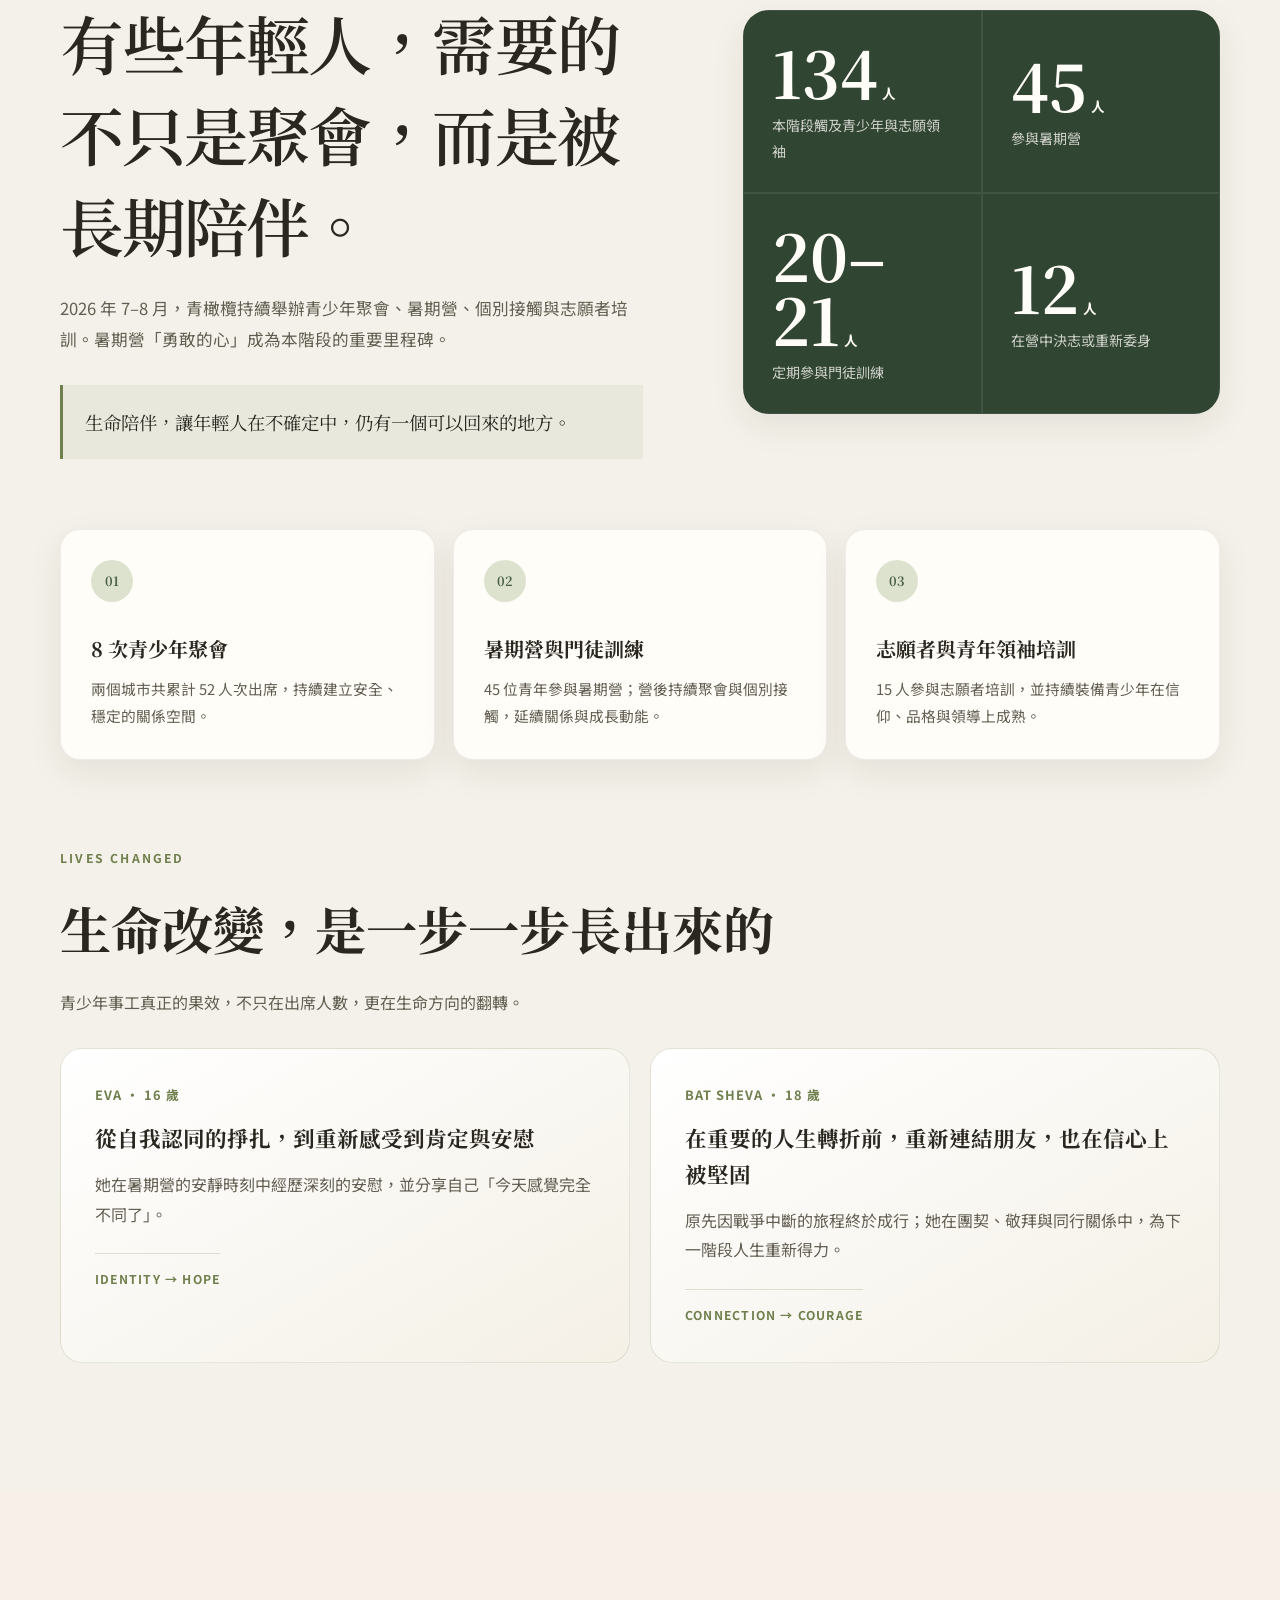
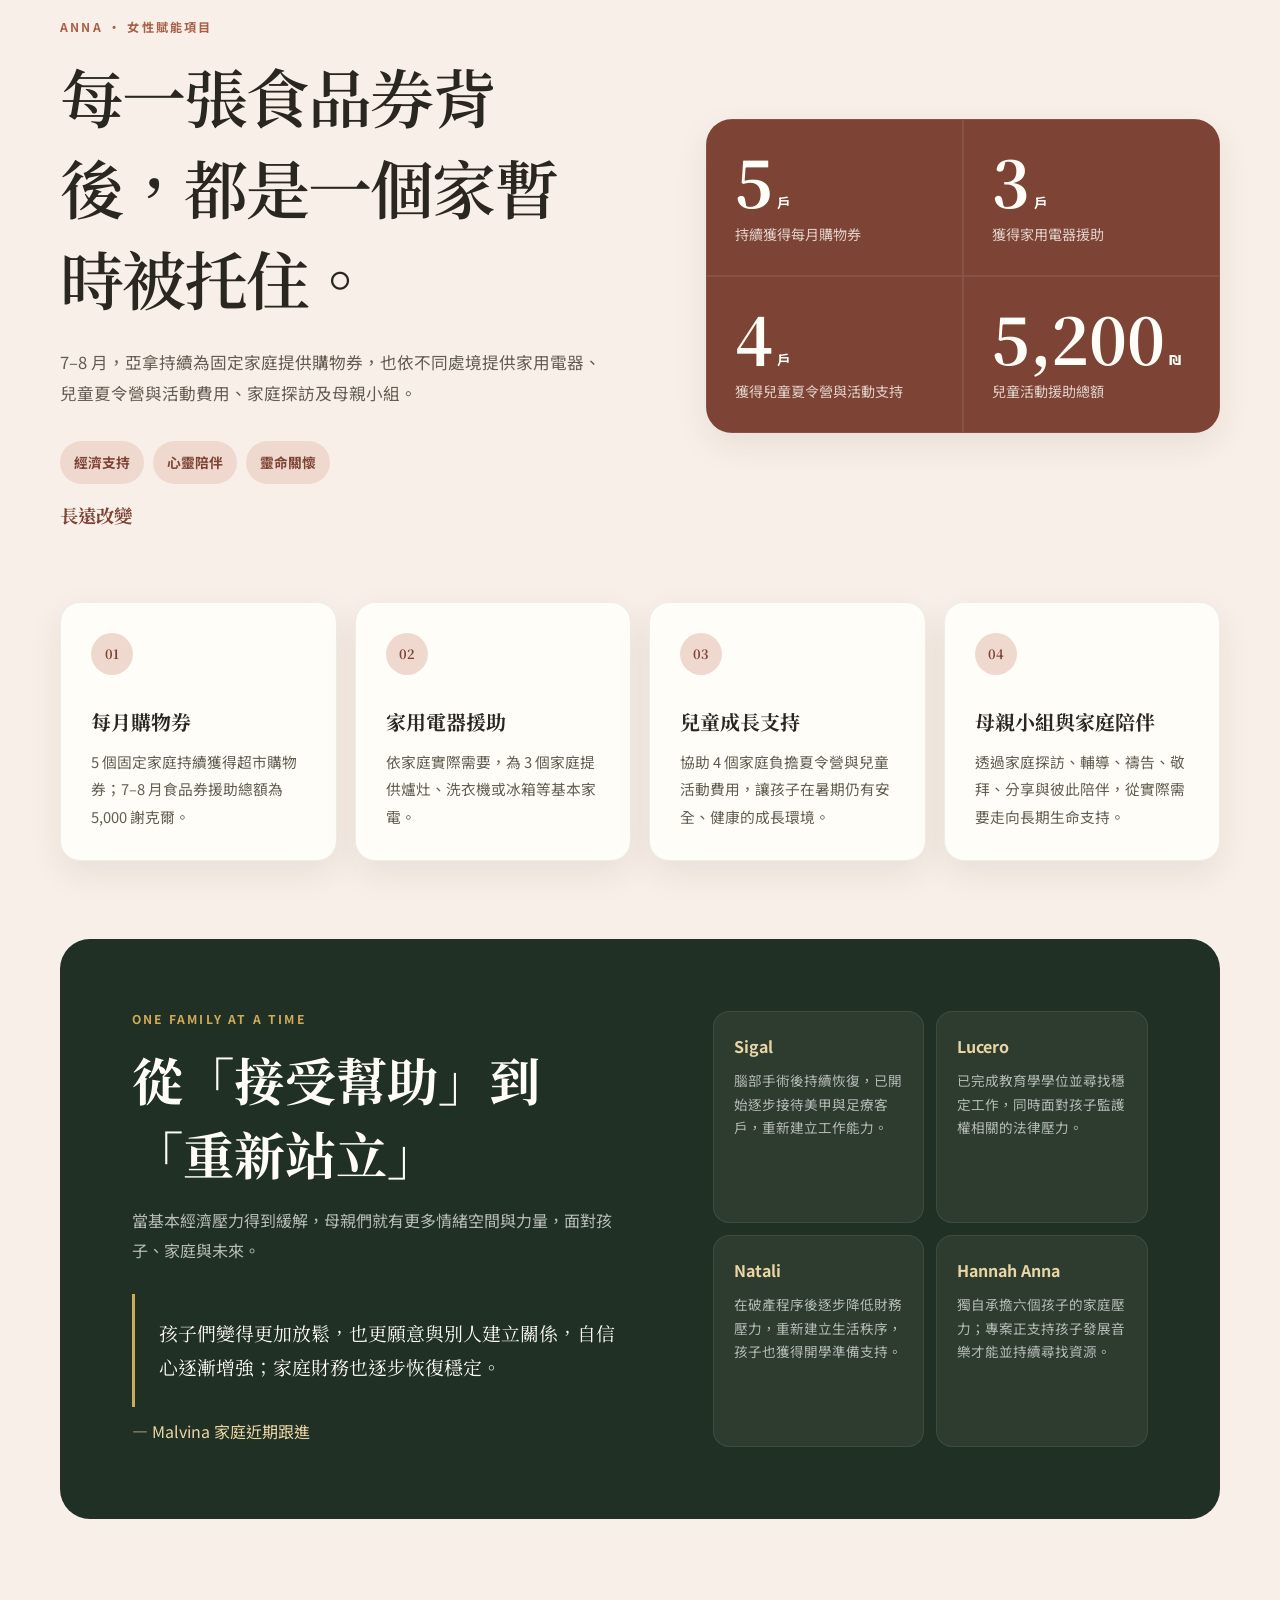
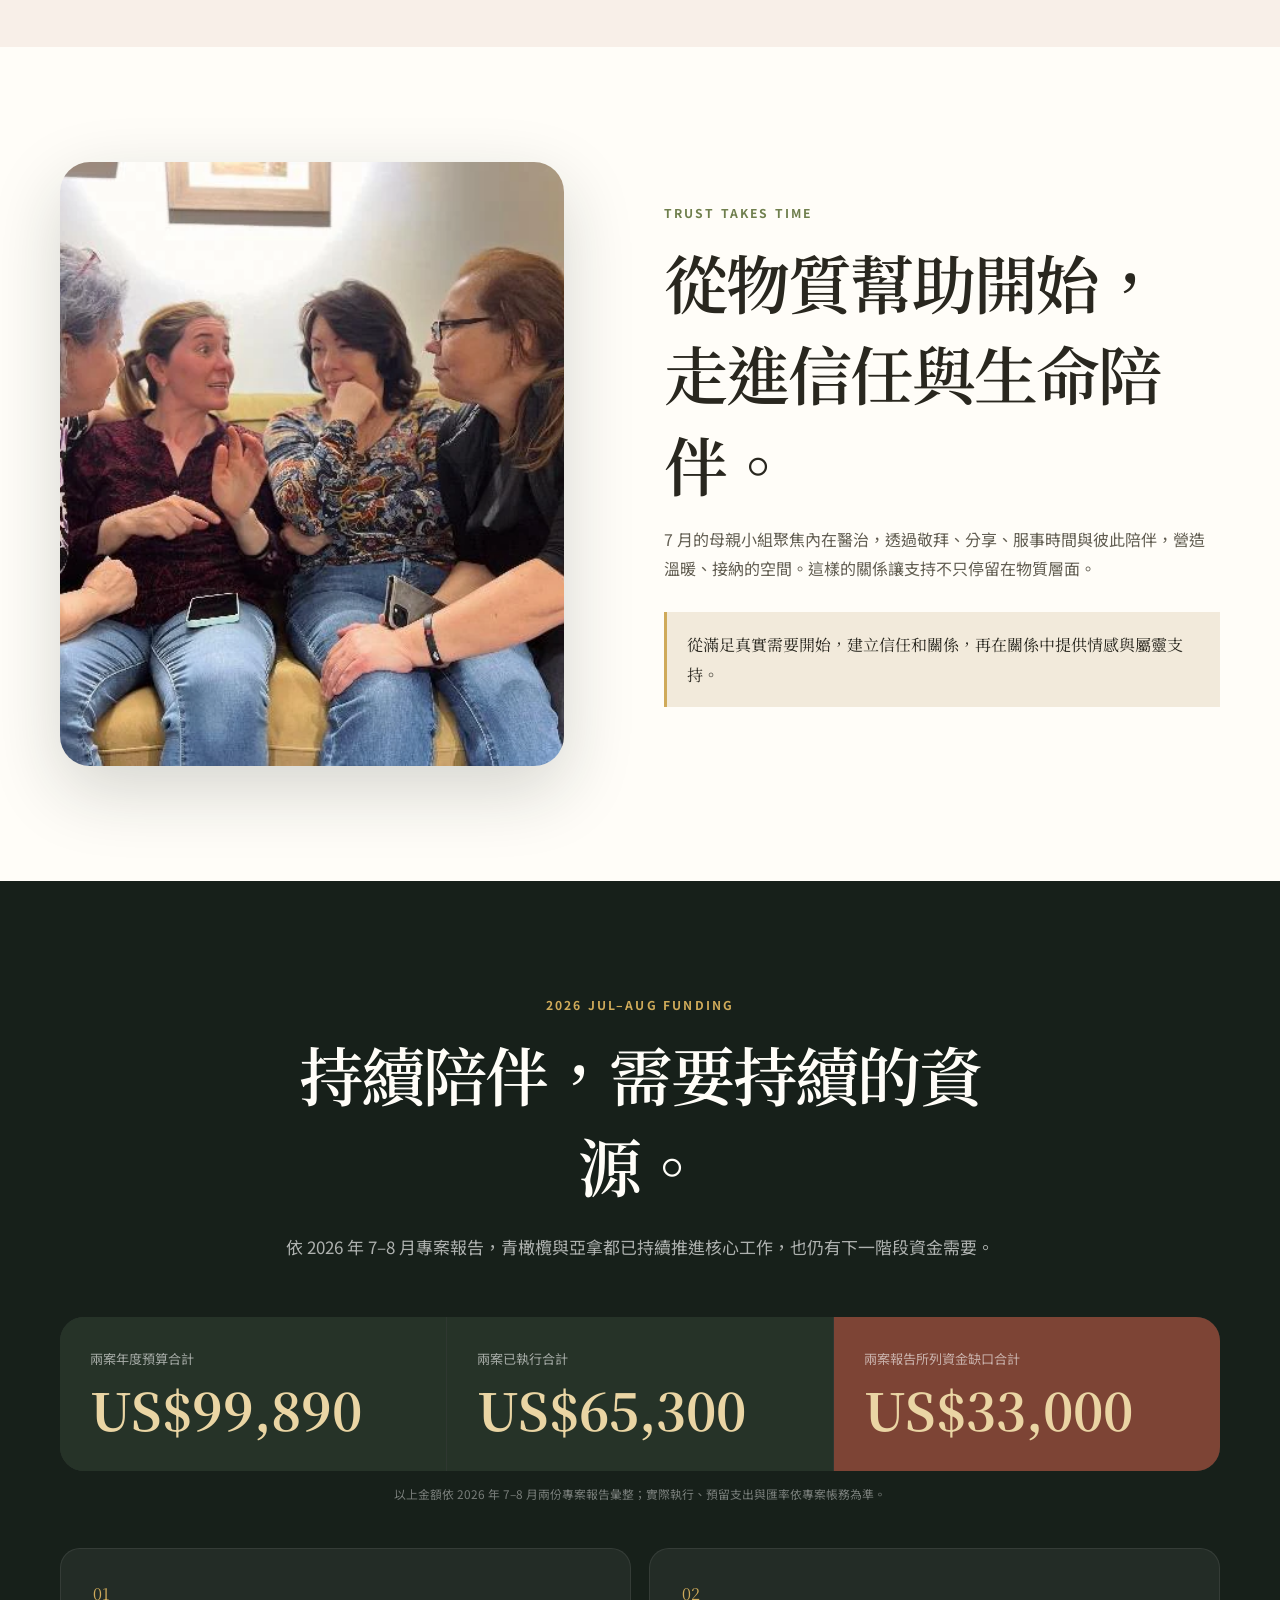
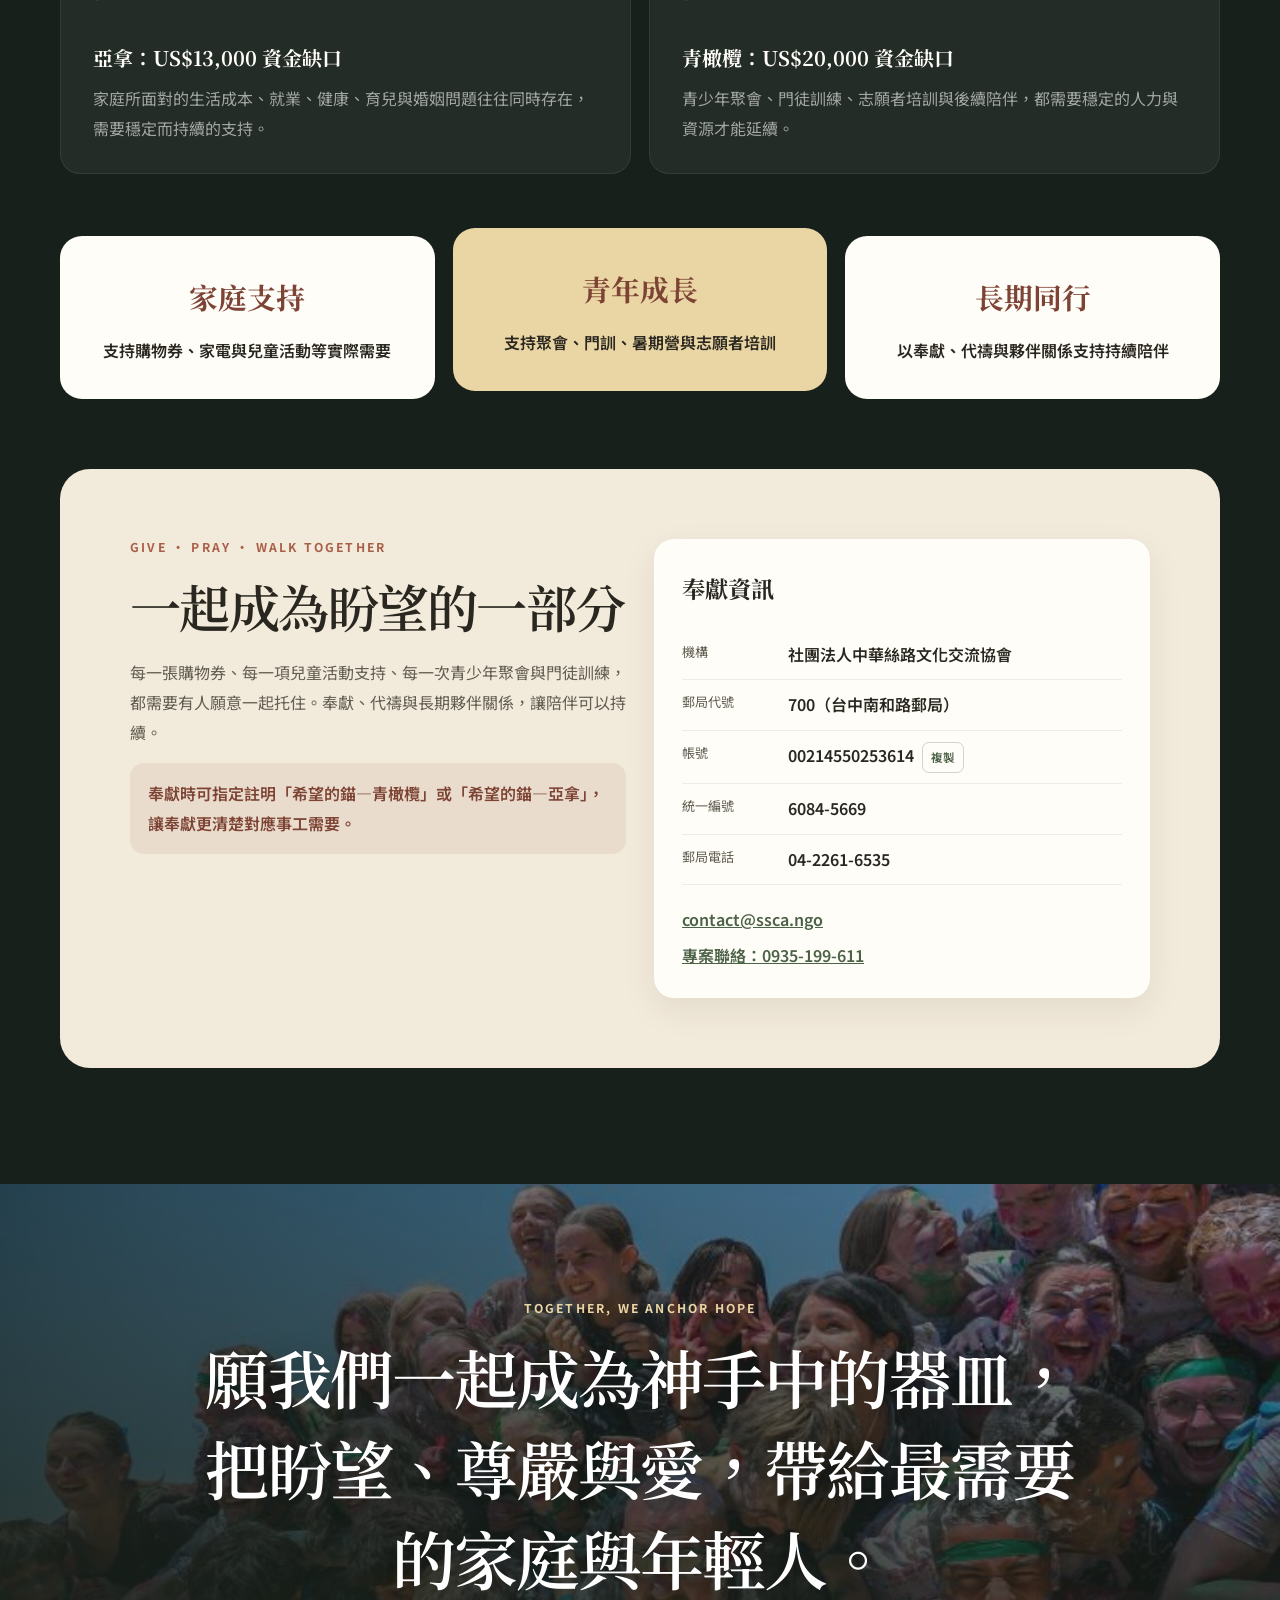
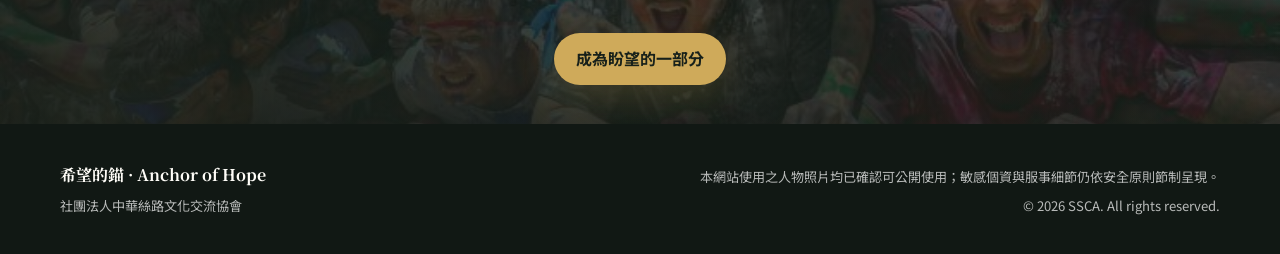
==== commit ba4f620f: "Add files via upload" ====
--- a/index.html
+++ b/index.html
@@ -13,6 +13,8 @@
   <link rel="preconnect" href="https://fonts.googleapis.com" />
   <link rel="preconnect" href="https://fonts.gstatic.com" crossorigin />
   <link href="https://fonts.googleapis.com/css2?family=Noto+Sans+TC:wght@400;500;600;700&family=Noto+Serif+TC:wght@500;600;700&display=swap" rel="stylesheet" />
+  <link rel="alternate" hreflang="zh-Hant" href="index.html" />
+  <link rel="alternate" hreflang="en" href="en/" />
   <link rel="stylesheet" href="style.css?v=20261007" />
 </head>
 <body>
@@ -43,6 +45,7 @@
         <a href="#projects">兩項事工</a>
         <a href="#olive">青橄欖</a>
         <a href="#anna">亞拿</a>
+        <a href="en/" aria-label="English version">EN</a>
         <a class="nav-cta" href="#support">與我們同行</a>
       </div>
     </div>
--- a/style.css
+++ b/style.css
@@ -66,7 +66,6 @@
   font-weight: 600;
   letter-spacing: -.03em;
   line-height: 1.42;
-  text-wrap: balance;
 }
 .section-heading h2 { font-size: clamp(2.1rem, 5vw, 4.25rem); }
 .section-heading > p:last-child { margin: 22px 0 0; color: var(--ink-soft); font-size: 1.06rem; }
@@ -154,7 +153,7 @@
   height: 100%;
   min-height: 650px;
   object-fit: cover;
-  object-position: 45% center;
+  object-position: center center;
   filter: saturate(.94) contrast(1.03);
 }
 .hero-quote-card {
@@ -307,7 +306,6 @@
 .donation-panel { margin-top: 70px; display: grid; grid-template-columns: 1fr 1fr; gap: 28px; padding: clamp(34px, 6vw, 70px); border-radius: 30px; background: #f2eadb; color: var(--ink); }
 .donation-copy .eyebrow { color: var(--clay); }
 .donation-copy h2 { font-size: clamp(2rem, 4vw, 3.2rem); }
-.donation-copy h2 { font-size: clamp(1.65rem, 2.6vw, 2.15rem); white-space: normal; }
 .donation-copy > p:not(.eyebrow) { color: var(--ink-soft); }
 .donation-note { padding: 16px 18px; border-radius: 14px; background: rgba(169,95,71,.1); color: var(--clay-dark) !important; font-weight: 600; }
 .bank-card { padding: 28px; border-radius: 20px; background: var(--white); box-shadow: var(--shadow-sm); }
@@ -320,99 +318,8 @@
 .contact-row { display: grid; gap: 6px; margin-top: 20px; }
 .contact-row a { color: var(--forest-700); font-weight: 600; }
 
-/* ECPay 線上捐款表單（跟 .bank-card 並列在 donation-panel 右欄） */
-.donation-options { display: grid; gap: 20px; }
-.ecpay-card {
-  padding: 28px;
-  border-radius: 20px;
-  background: var(--white);
-  box-shadow: var(--shadow-sm);
-}
-.ecpay-card h3 {
-  margin: 0 0 6px;
-  font-family: var(--serif);
-  font-size: 1.45rem;
-}
-.ecpay-card .ecpay-sub {
-  margin: 0 0 22px;
-  color: var(--ink-soft);
-  font-size: .86rem;
-}
-.ecpay-row { margin-bottom: 16px; }
-.ecpay-row label {
-  display: block;
-  margin-bottom: 6px;
-  color: var(--ink);
-  font-size: .82rem;
-  font-weight: 600;
-}
-.ecpay-row select,
-.ecpay-row input {
-  width: 100%;
-  box-sizing: border-box;
-  padding: 11px 14px;
-  border-radius: 12px;
-  border: 1px solid rgba(50,40,20,.16);
-  background: var(--sand-50);
-  color: var(--ink);
-  font-size: .95rem;
-  font-family: var(--sans);
-}
-.ecpay-row select:focus,
-.ecpay-row input:focus {
-  outline: 2px solid var(--forest-700);
-  outline-offset: 1px;
-}
-.ecpay-card button.btn {
-  width: 100%;
-  border: 0;
-  cursor: pointer;
-}
-.ecpay-note {
-  margin: 14px 0 0;
-  color: var(--ink-soft);
-  font-size: .74rem;
-  line-height: 1.6;
-}
-
-/* 捐款收據：需要收據的核取方塊 */
-.receipt-toggle-row { margin-bottom: 14px; }
-.receipt-checkbox-label {
-  display: flex;
-  align-items: flex-start;
-  gap: 10px;
-  margin-bottom: 0 !important;
-  padding: 12px 14px;
-  border-radius: 12px;
-  background: var(--sand-50);
-  border: 1px solid rgba(50,40,20,.12);
-  color: var(--ink) !important;
-  font-size: .88rem !important;
-  font-weight: 500 !important;
-  cursor: pointer;
-}
-.receipt-checkbox-label input[type="checkbox"] {
-  width: auto;
-  margin-top: 2px;
-  accent-color: var(--forest-700);
-  flex-shrink: 0;
-}
-.receipt-checkbox-label span { line-height: 1.5; }
-
-/* 捐款收據：身分證字號欄位下的提示文字 */
-.ecpay-hint {
-  margin: 6px 0 0;
-  color: var(--ink-soft);
-  font-size: .74rem;
-  line-height: 1.6;
-}
-
-/* 關於本會（Google for Nonprofits 網域驗證用區塊） */
-.about-section { background: var(--white); }
-.about-section p + p { margin-top: 4px; }
-
 /* Closing + footer */
-.closing-section { position: relative; min-height: 540px; display: grid; align-items: center; overflow: hidden; background: linear-gradient(rgba(23,32,26,.18), rgba(23,32,26,.78)), url('sunset-banner.webp') center/cover no-repeat; color: white; }
+.closing-section { position: relative; min-height: 540px; display: grid; align-items: center; overflow: hidden; background: linear-gradient(rgba(23,32,26,.18), rgba(23,32,26,.78)), url('sunset-banner.webp?v=20261007') center/cover no-repeat; color: white; }
 .closing-section::before { content: ""; position: absolute; inset: 0; background: linear-gradient(90deg, rgba(23,32,26,.68), rgba(23,32,26,.18)); }
 .closing-copy { position: relative; z-index: 2; max-width: 900px; text-align: center; }
 .closing-copy .eyebrow { color: var(--gold-soft); }
@@ -501,3 +408,56 @@
   .site-nav { position: static !important; }
   .menu-toggle, .scroll-cue, .toast { display: none !important; }
 }
+
+/* 2026-10 real project photo update */
+.photo-source-note {
+  margin: 16px 0 0;
+  color: rgba(70,64,52,.66);
+  font-size: .78rem;
+  text-align: right;
+}
+.context-card.anna-tone .context-image-wrap img { object-position: center 42%; }
+.context-card.olive-tone .context-image-wrap img { object-position: center 34%; }
+.trust-image img { object-position: center center; }
+@media (max-width: 720px) {
+  .photo-source-note { text-align: left; }
+}
+
+/* English version typography and spacing */
+body.en-page {
+  --serif: "Cormorant Garamond", Georgia, serif;
+  --sans: "Inter", system-ui, -apple-system, BlinkMacSystemFont, "Segoe UI", sans-serif;
+  line-height: 1.72;
+}
+.en-page .brand strong { font-family: var(--serif); font-size: 1.05rem; }
+.en-page .nav-links { gap: 22px; }
+.en-page .nav-links a { font-size: .82rem; white-space: nowrap; }
+.en-page .hero h1 {
+  font-size: clamp(4rem, 7vw, 6.8rem);
+  line-height: .98;
+  letter-spacing: -.045em;
+}
+.en-page .hero-en { letter-spacing: .24em; }
+.en-page .hero-lede {
+  font-size: clamp(1.45rem, 2.4vw, 2.05rem);
+  line-height: 1.38;
+}
+.en-page .section-heading h2,
+.en-page .project-intro h2,
+.en-page .trust-copy h2,
+.en-page .donation-copy h2,
+.en-page .closing-copy h2 { line-height: 1.12; }
+.en-page .project-card h3 { line-height: 1.02; }
+.en-page .story-card h4 { line-height: 1.35; }
+.en-page .featured-story-copy h3 { line-height: 1.12; }
+
+@media (max-width: 1120px) and (min-width: 981px) {
+  .en-page .nav-links { gap: 15px; }
+  .en-page .nav-links a { font-size: .76rem; }
+  .en-page .nav-links .nav-cta { padding-inline: 12px; }
+}
+
+@media (max-width: 720px) {
+  .en-page .hero h1 { font-size: clamp(3.5rem, 16vw, 5.2rem); }
+  .en-page .hero-lede { font-size: 1.35rem; }
+}
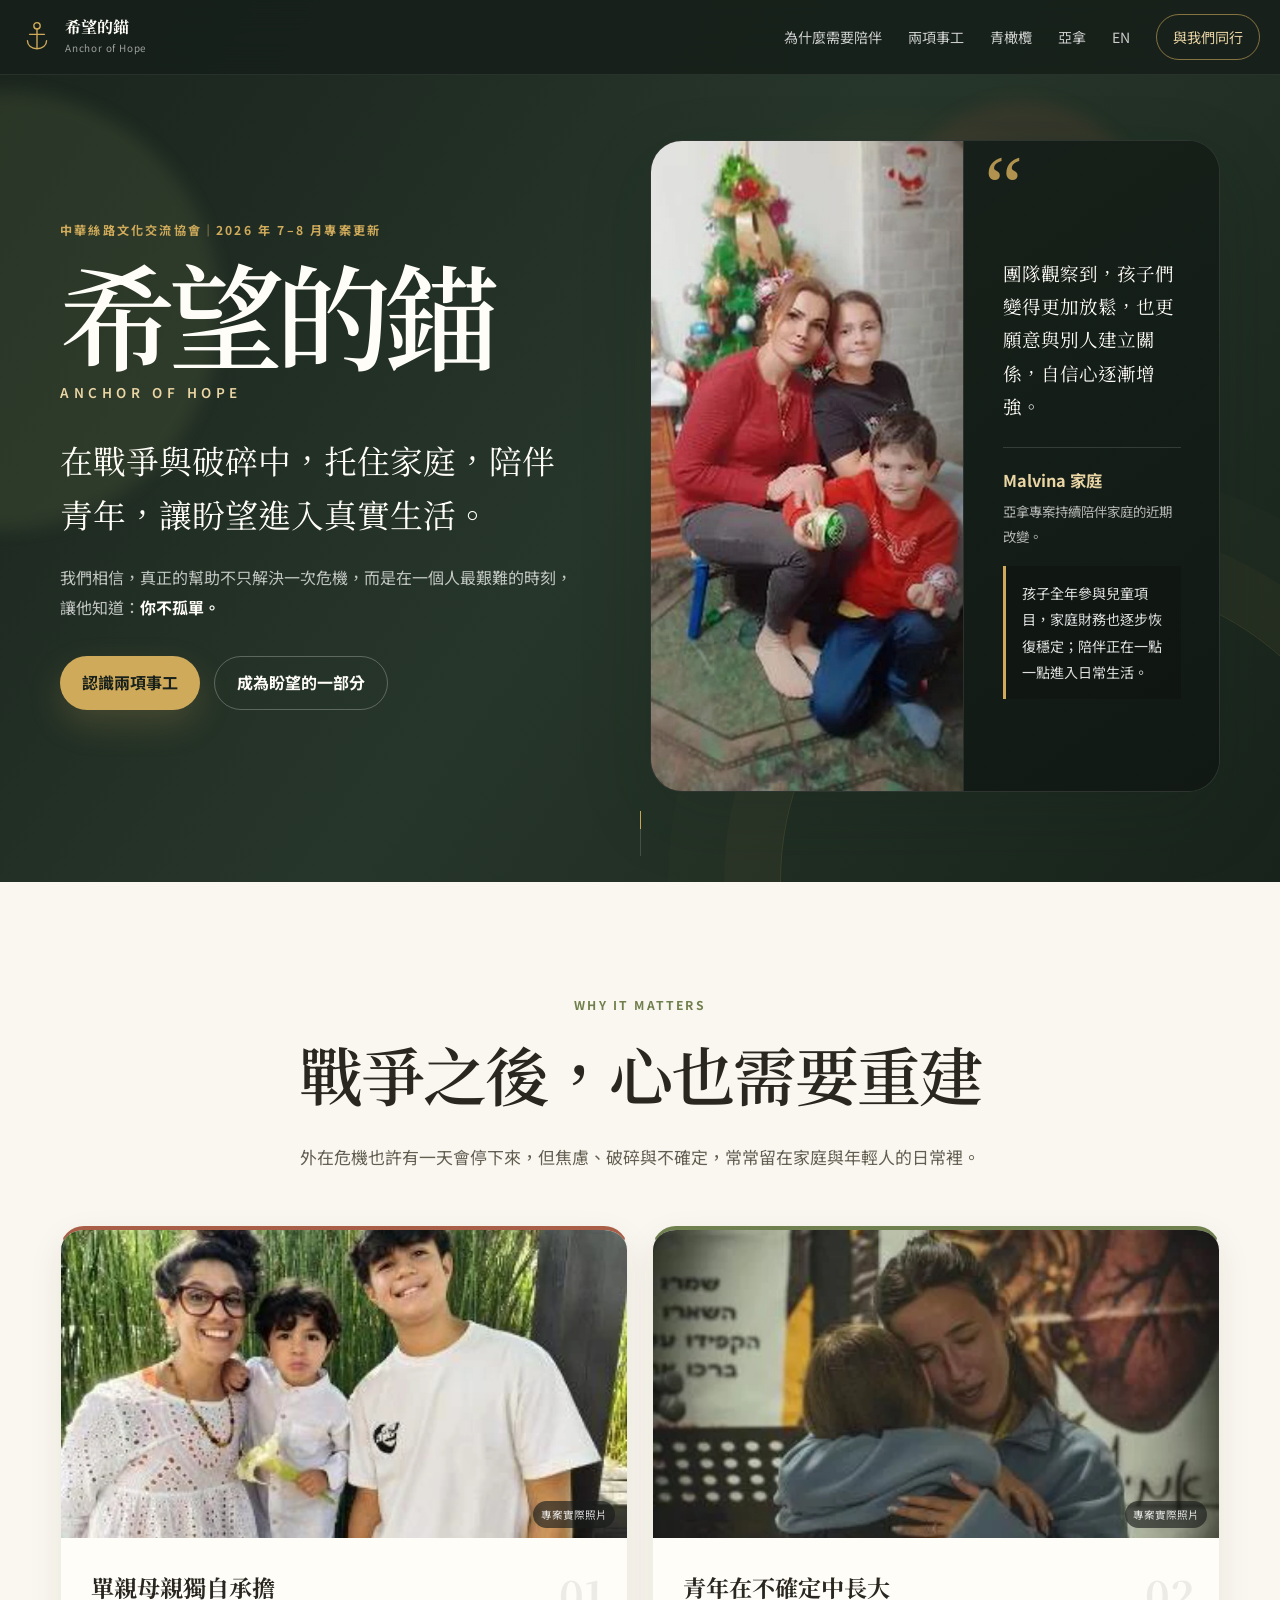
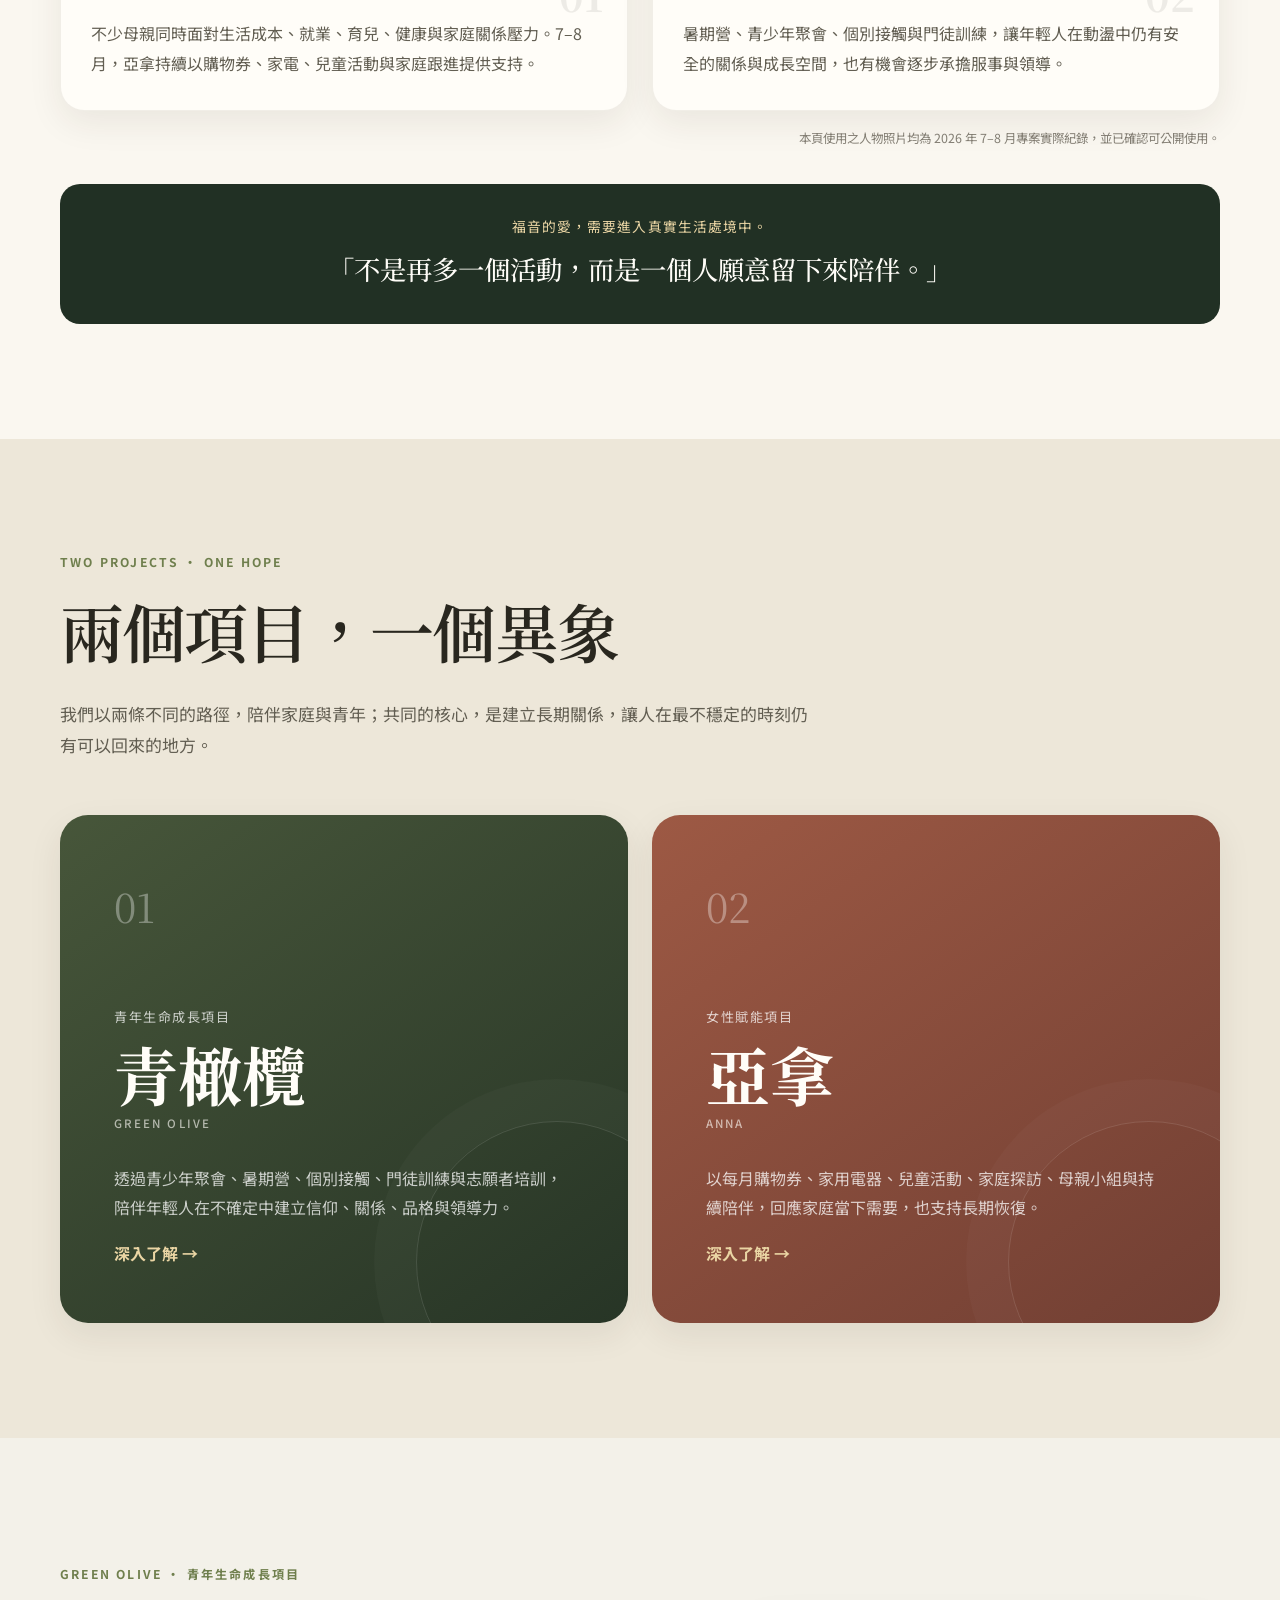
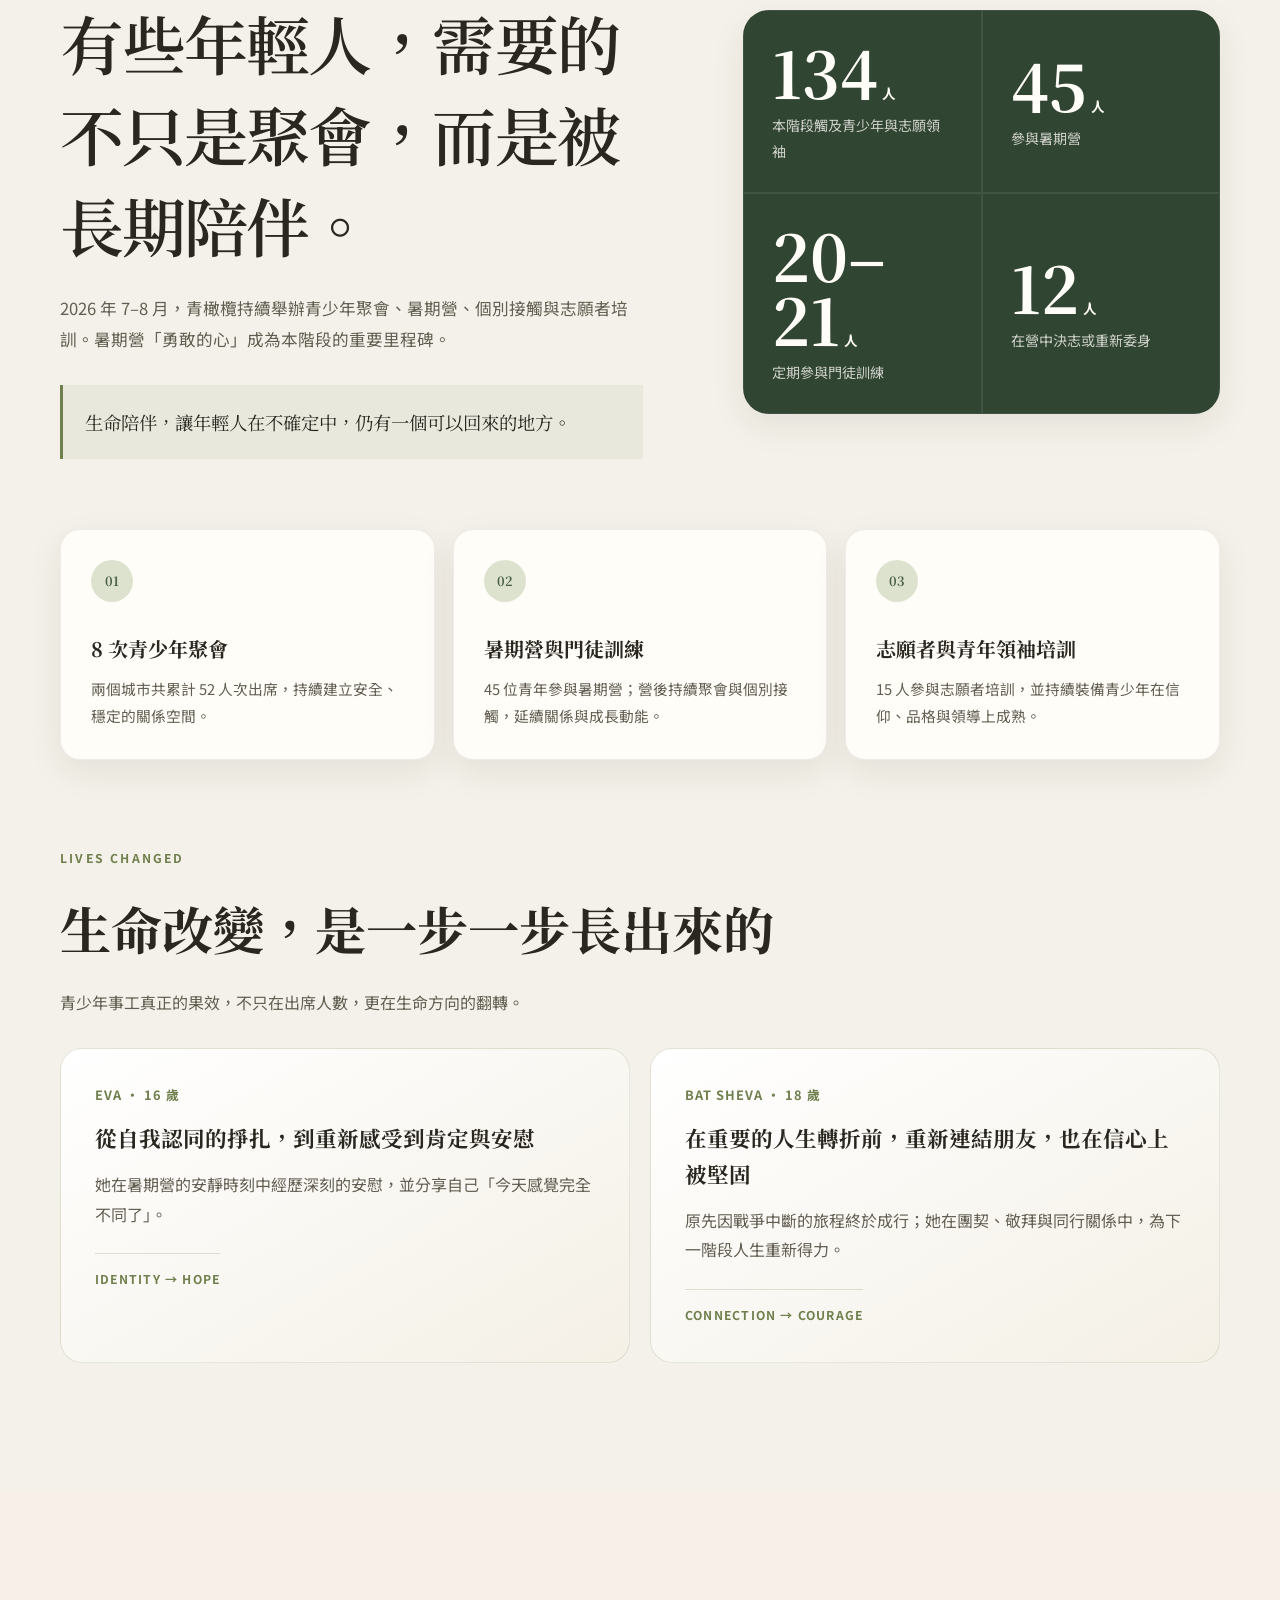
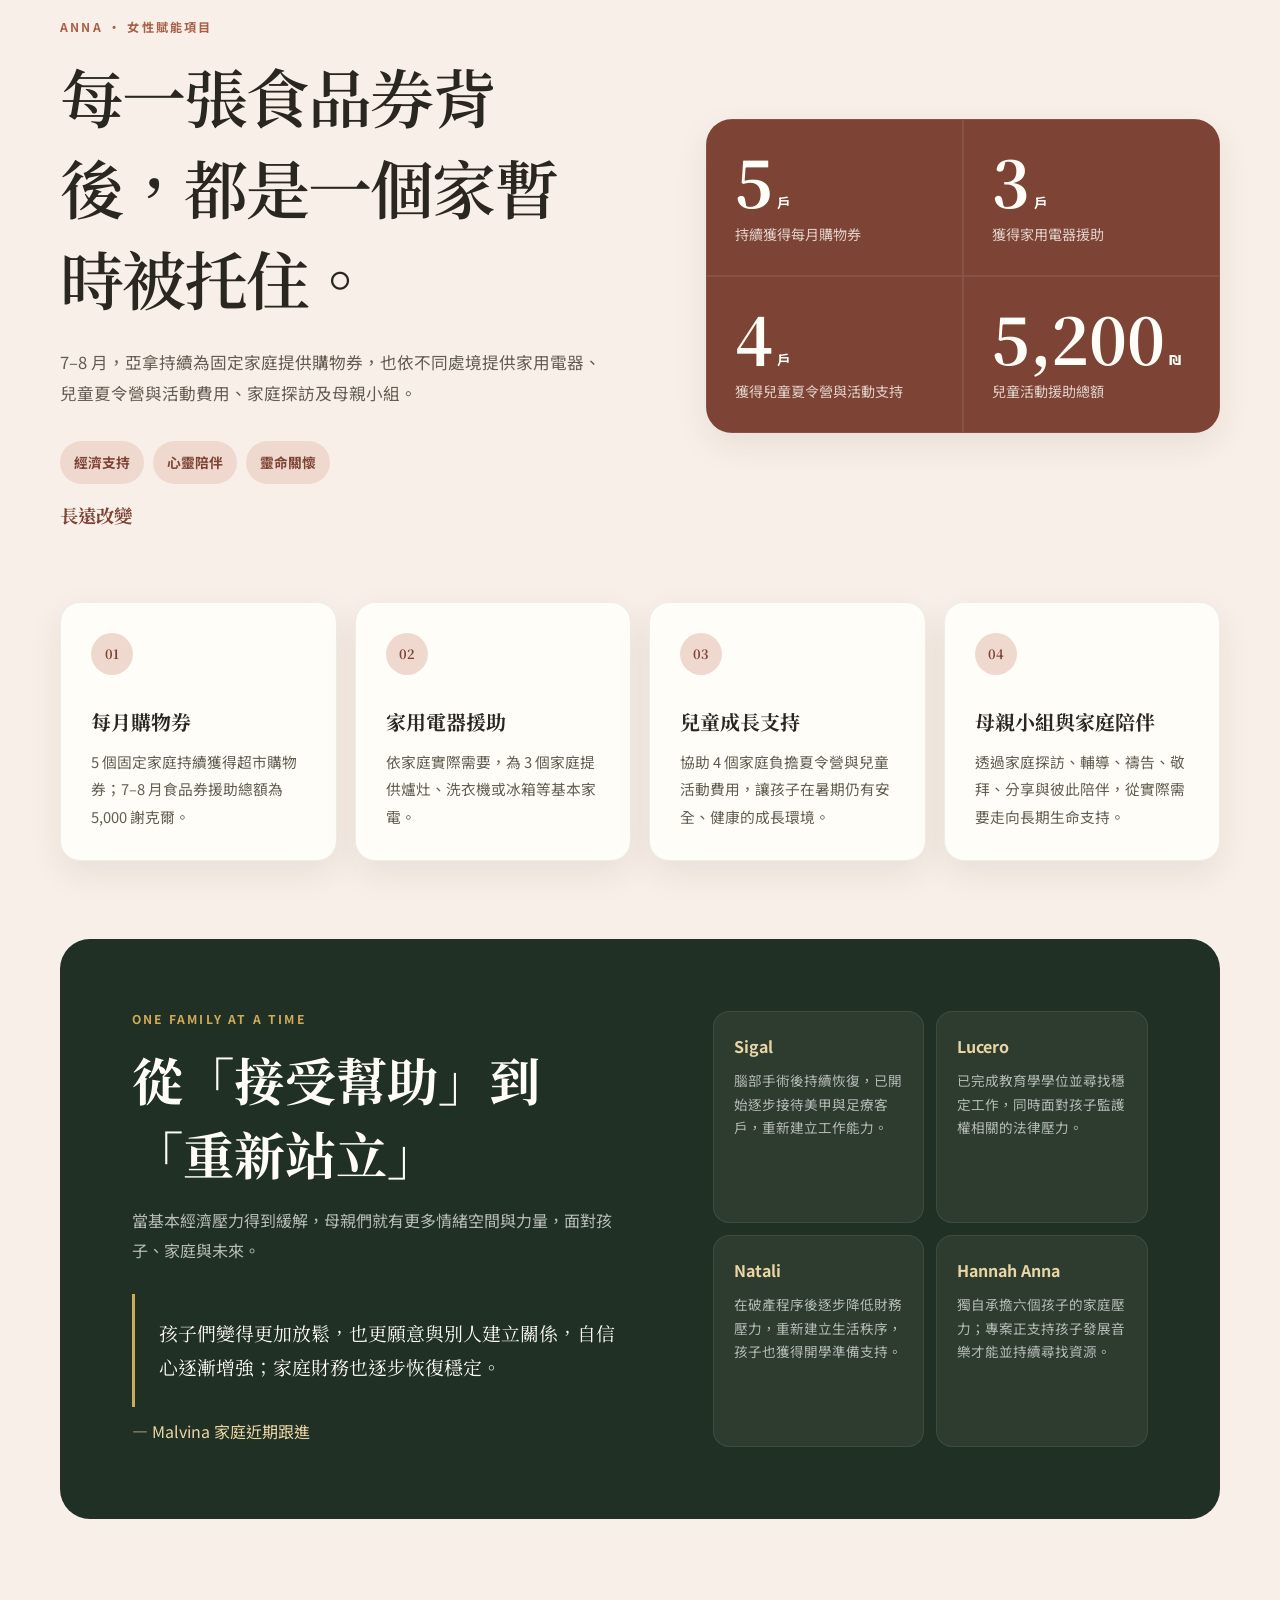
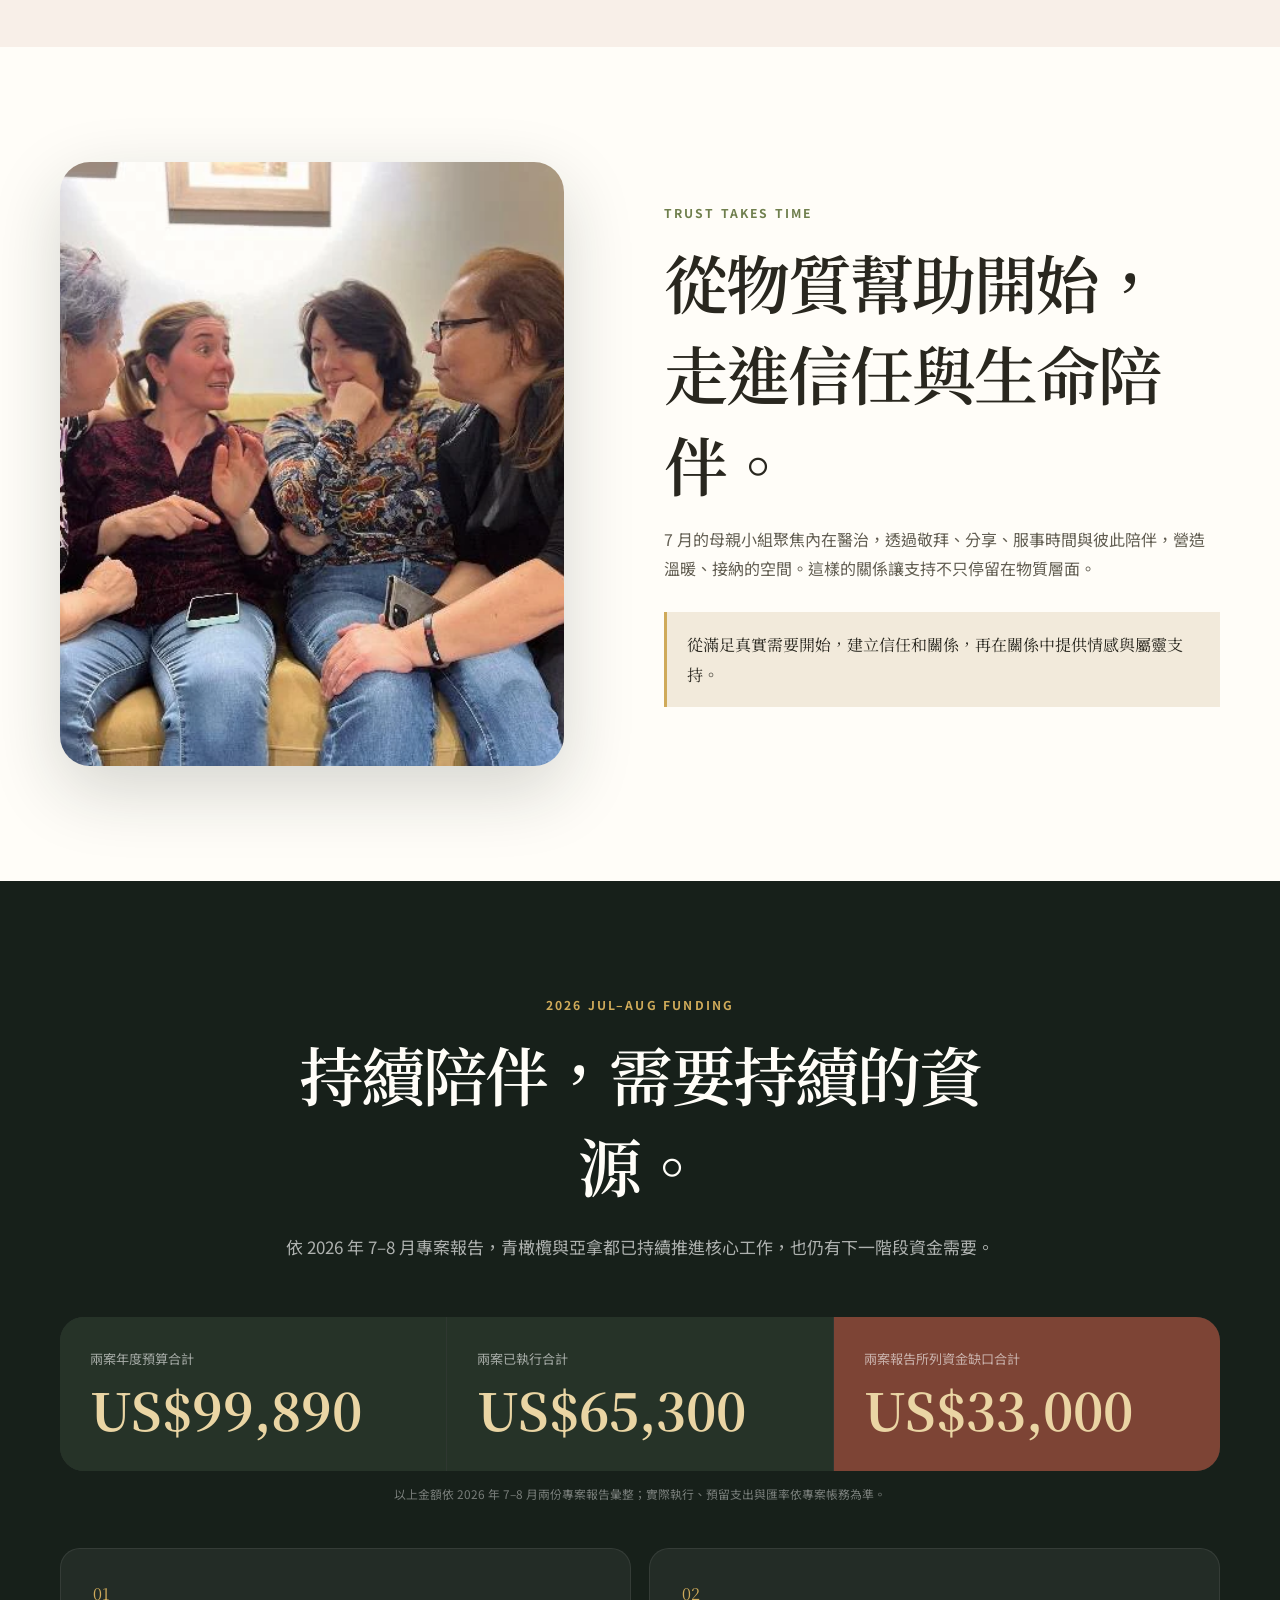
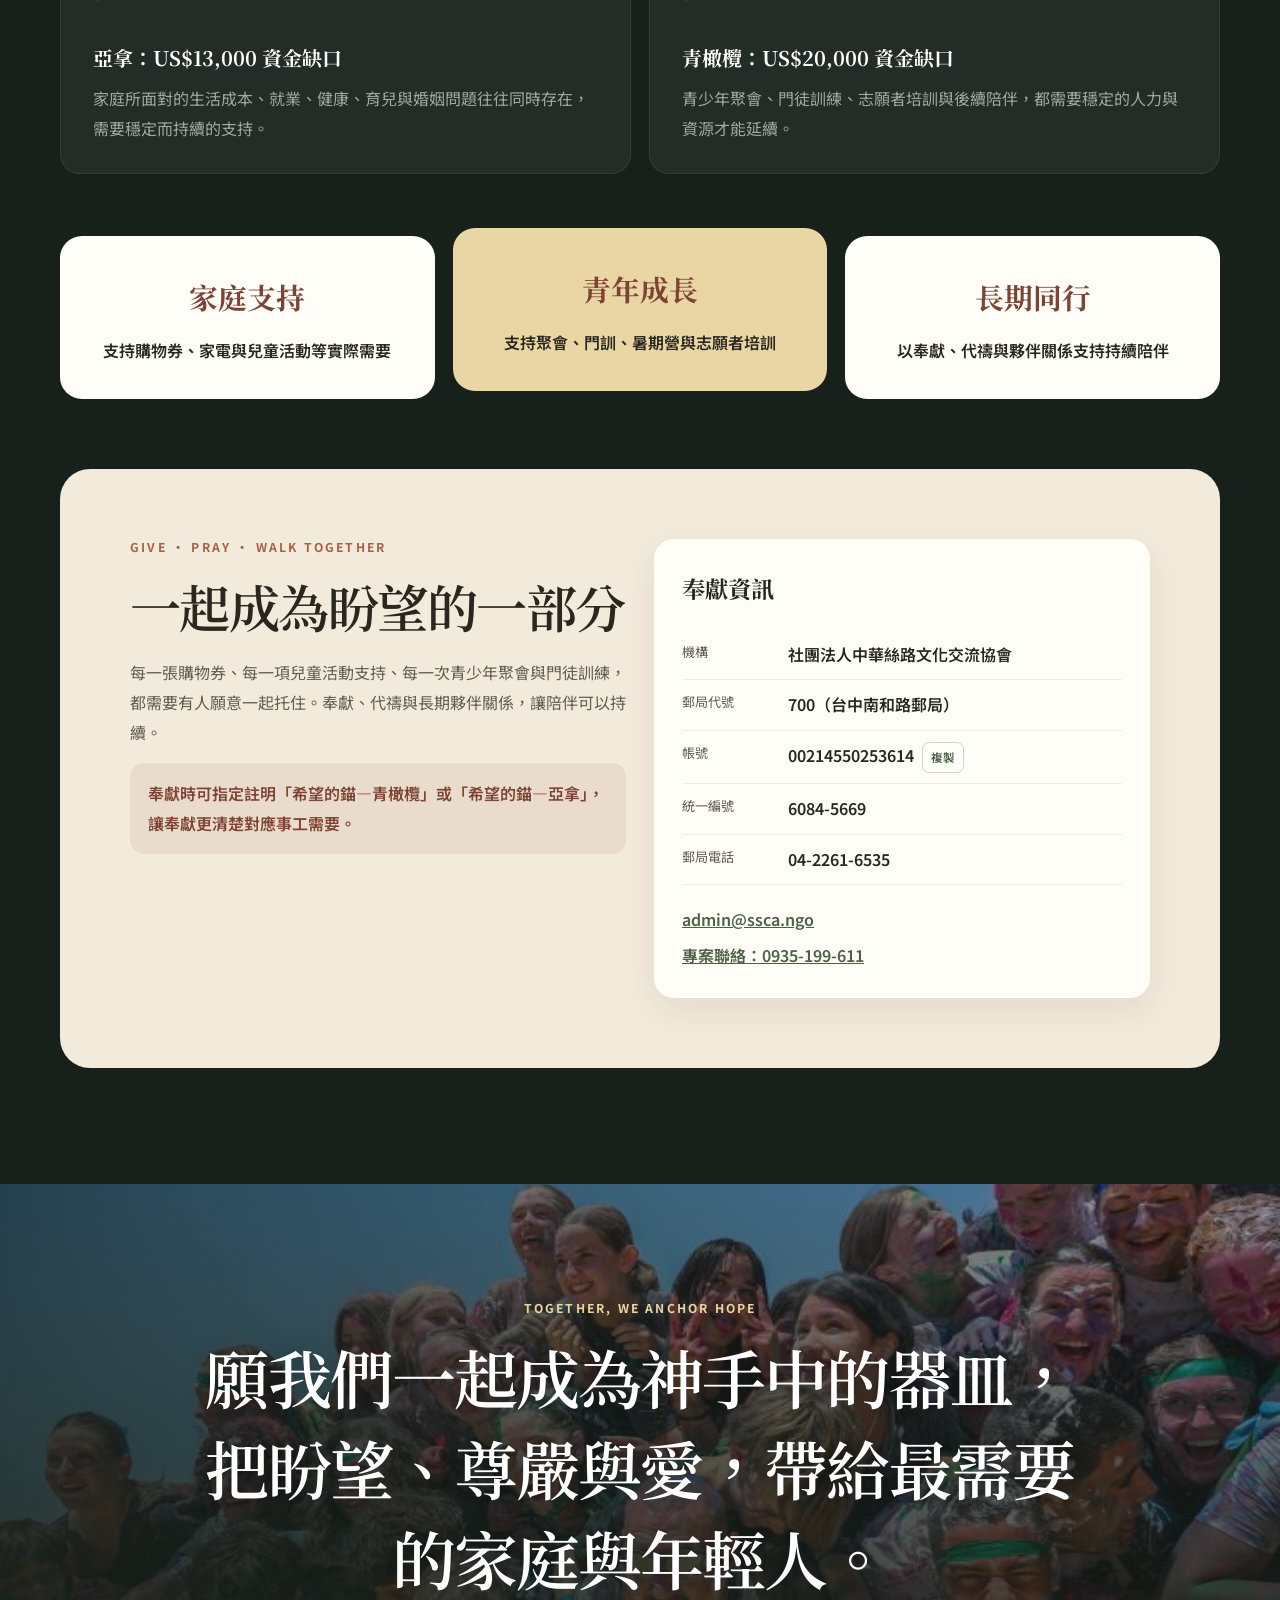
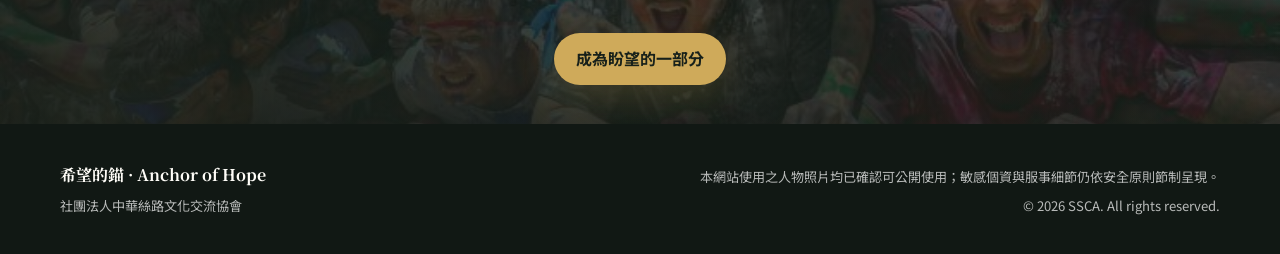
==== commit fe4b6c32: "Update index.html" ====
--- a/index.html
+++ b/index.html
@@ -332,7 +332,7 @@
               <div><dt>郵局電話</dt><dd>04-2261-6535</dd></div>
             </dl>
             <div class="contact-row">
-              <a href="mailto:contact@ssca.ngo">contact@ssca.ngo</a>
+              <a href="mailto:contact@ssca.ngo">admin@ssca.ngo</a>
               <a href="tel:+886935199611">專案聯絡：0935-199-611</a>
             </div>
           </div>
